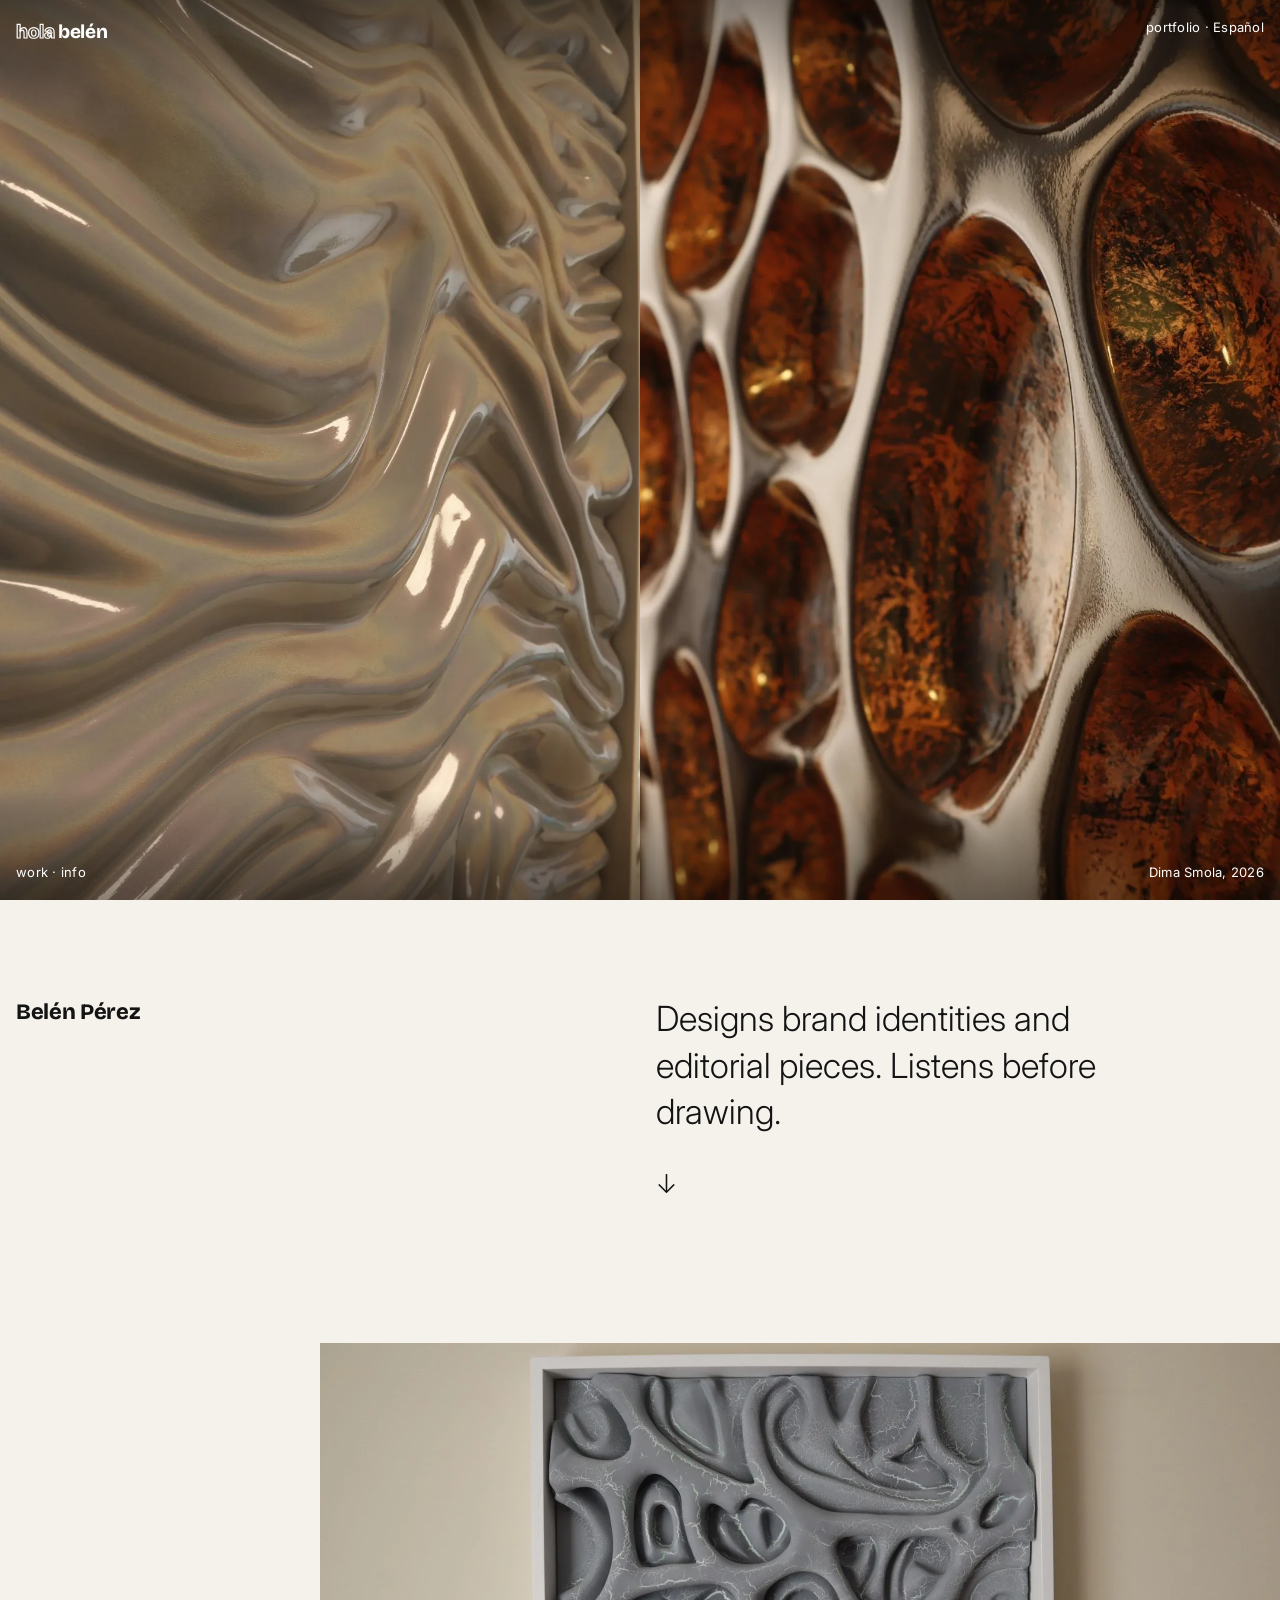
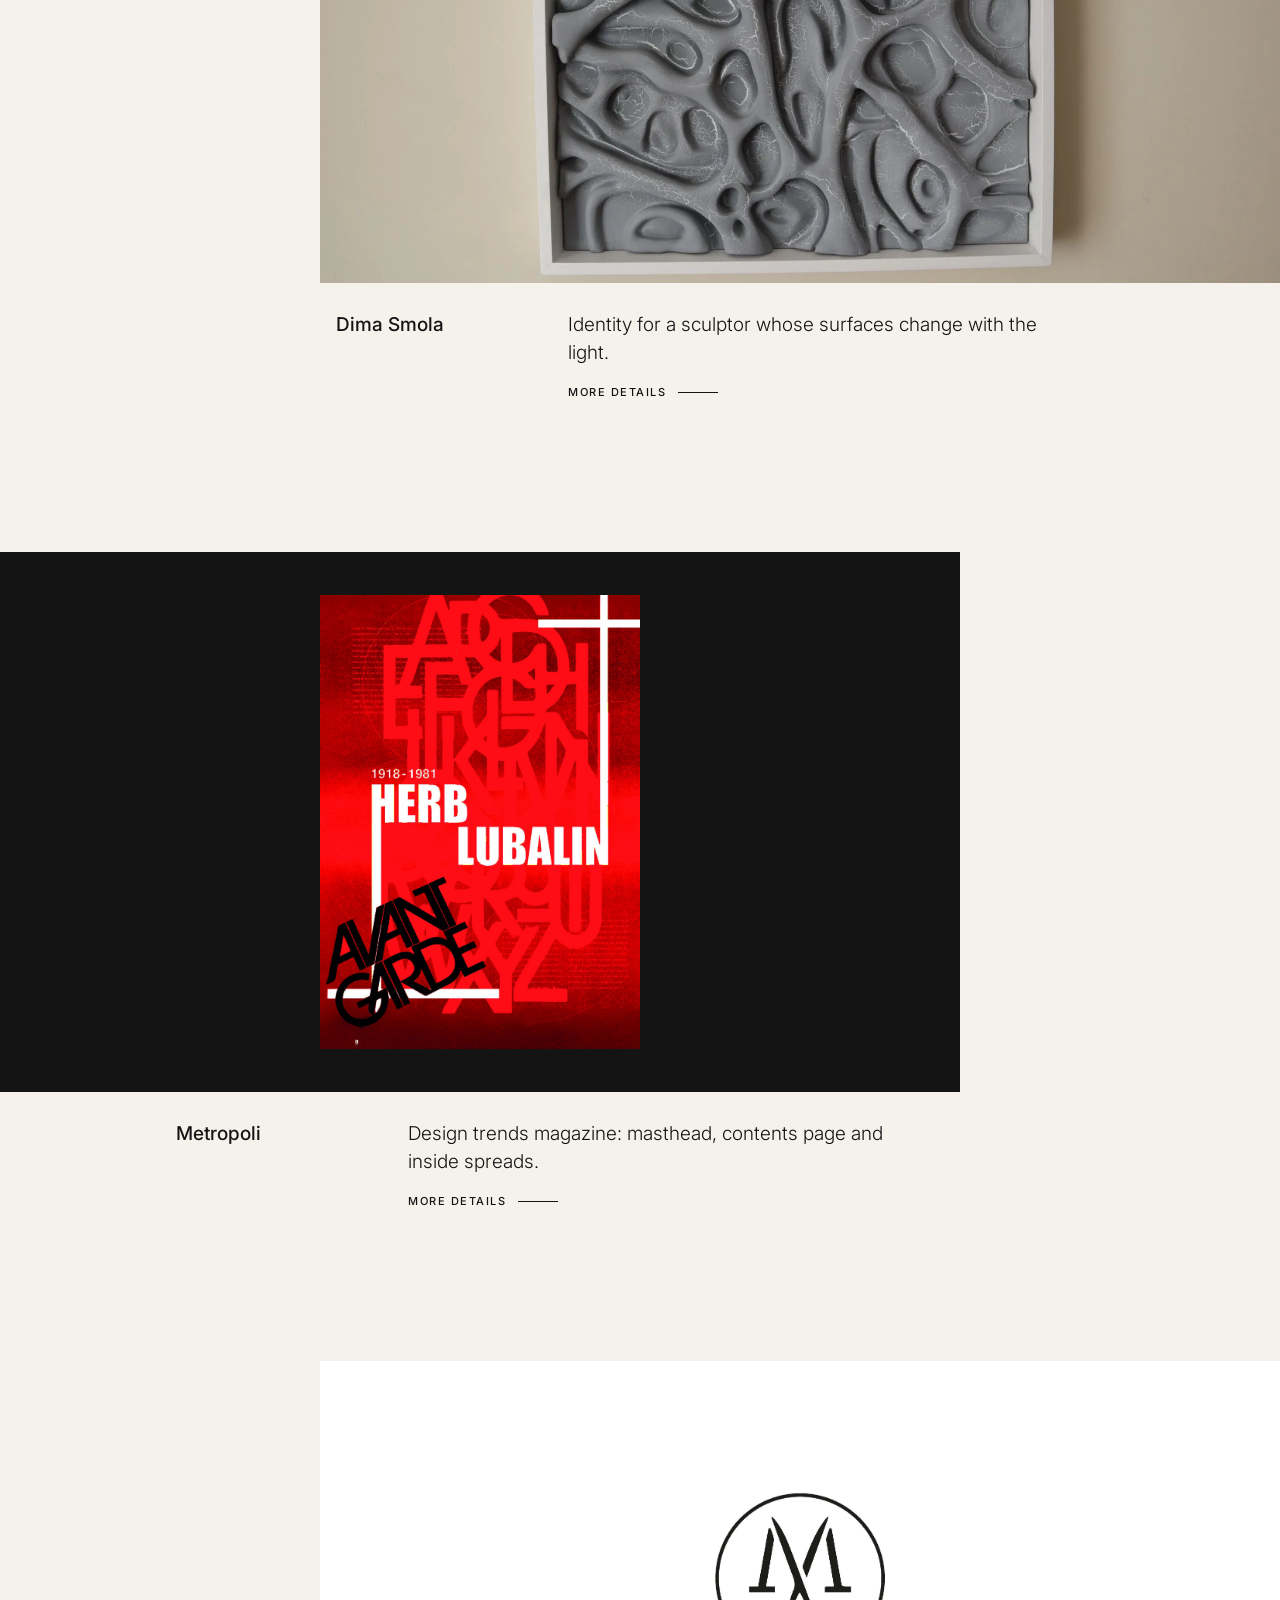
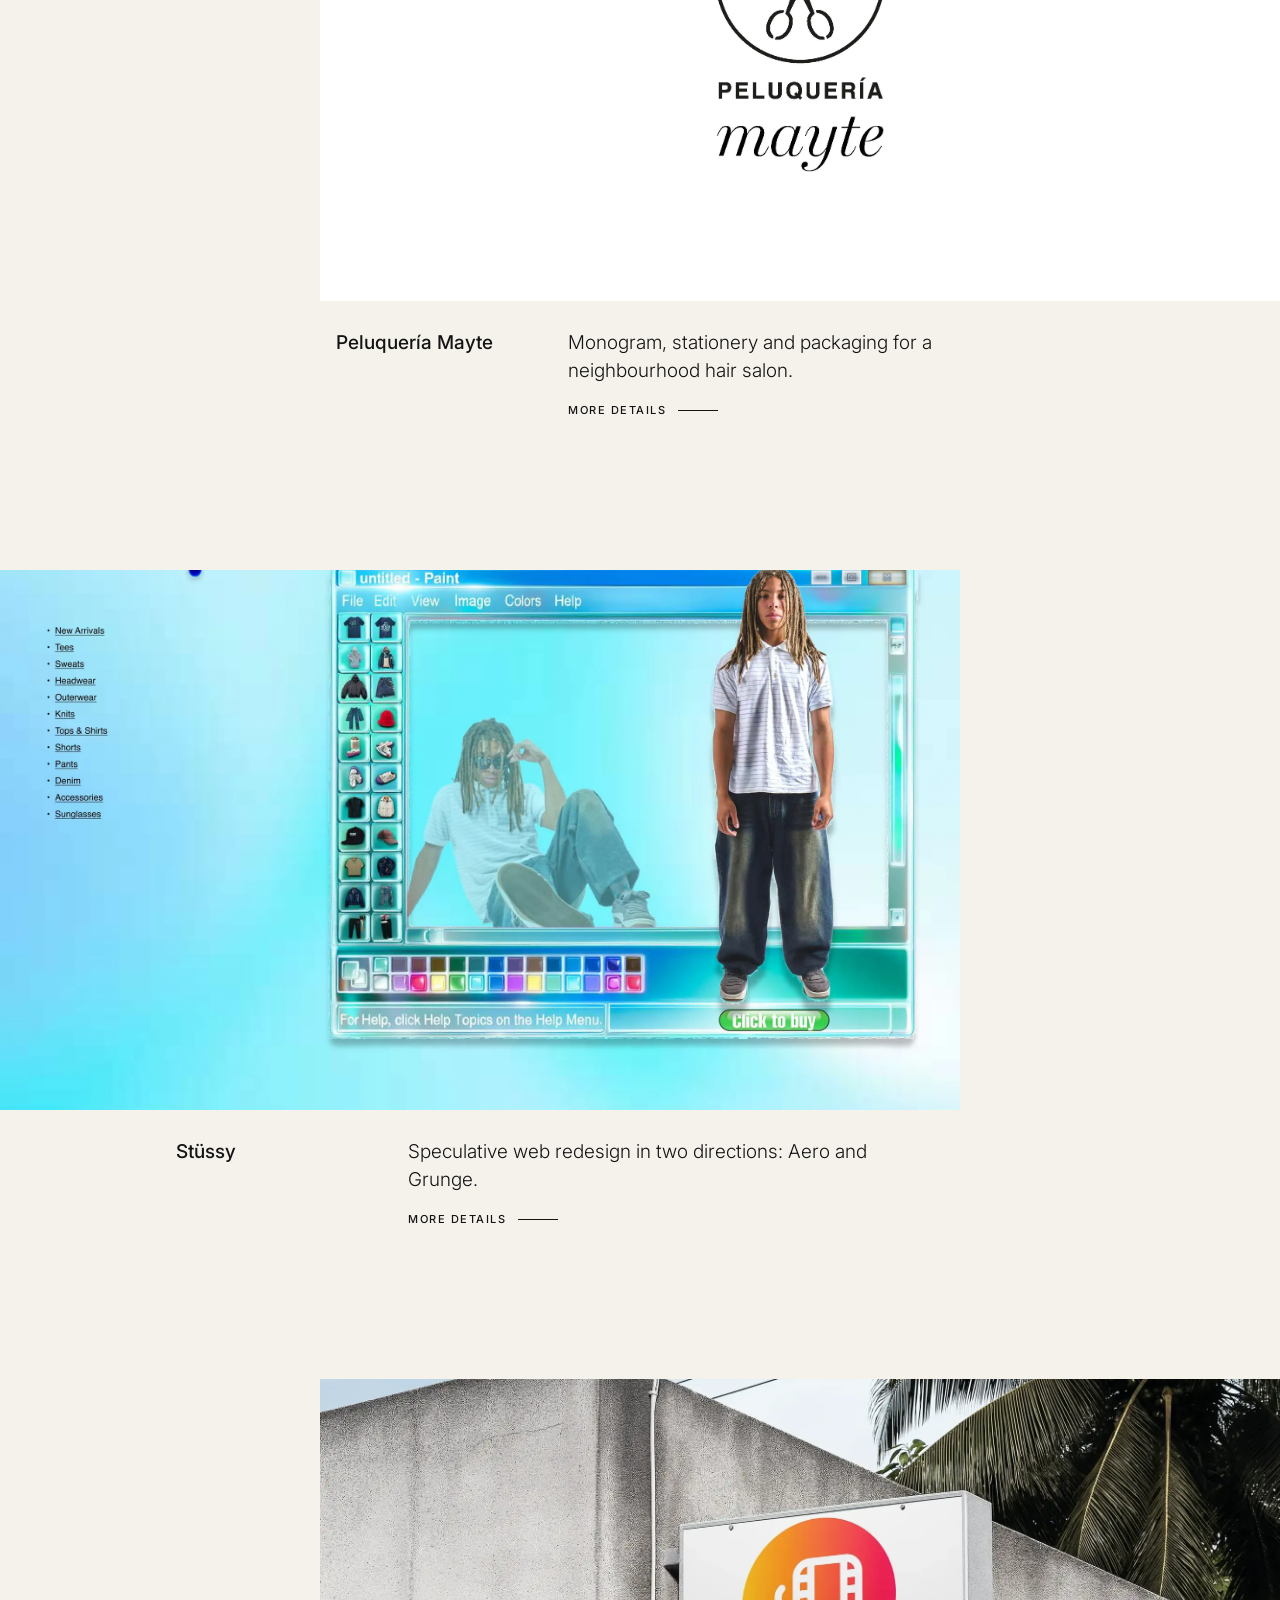
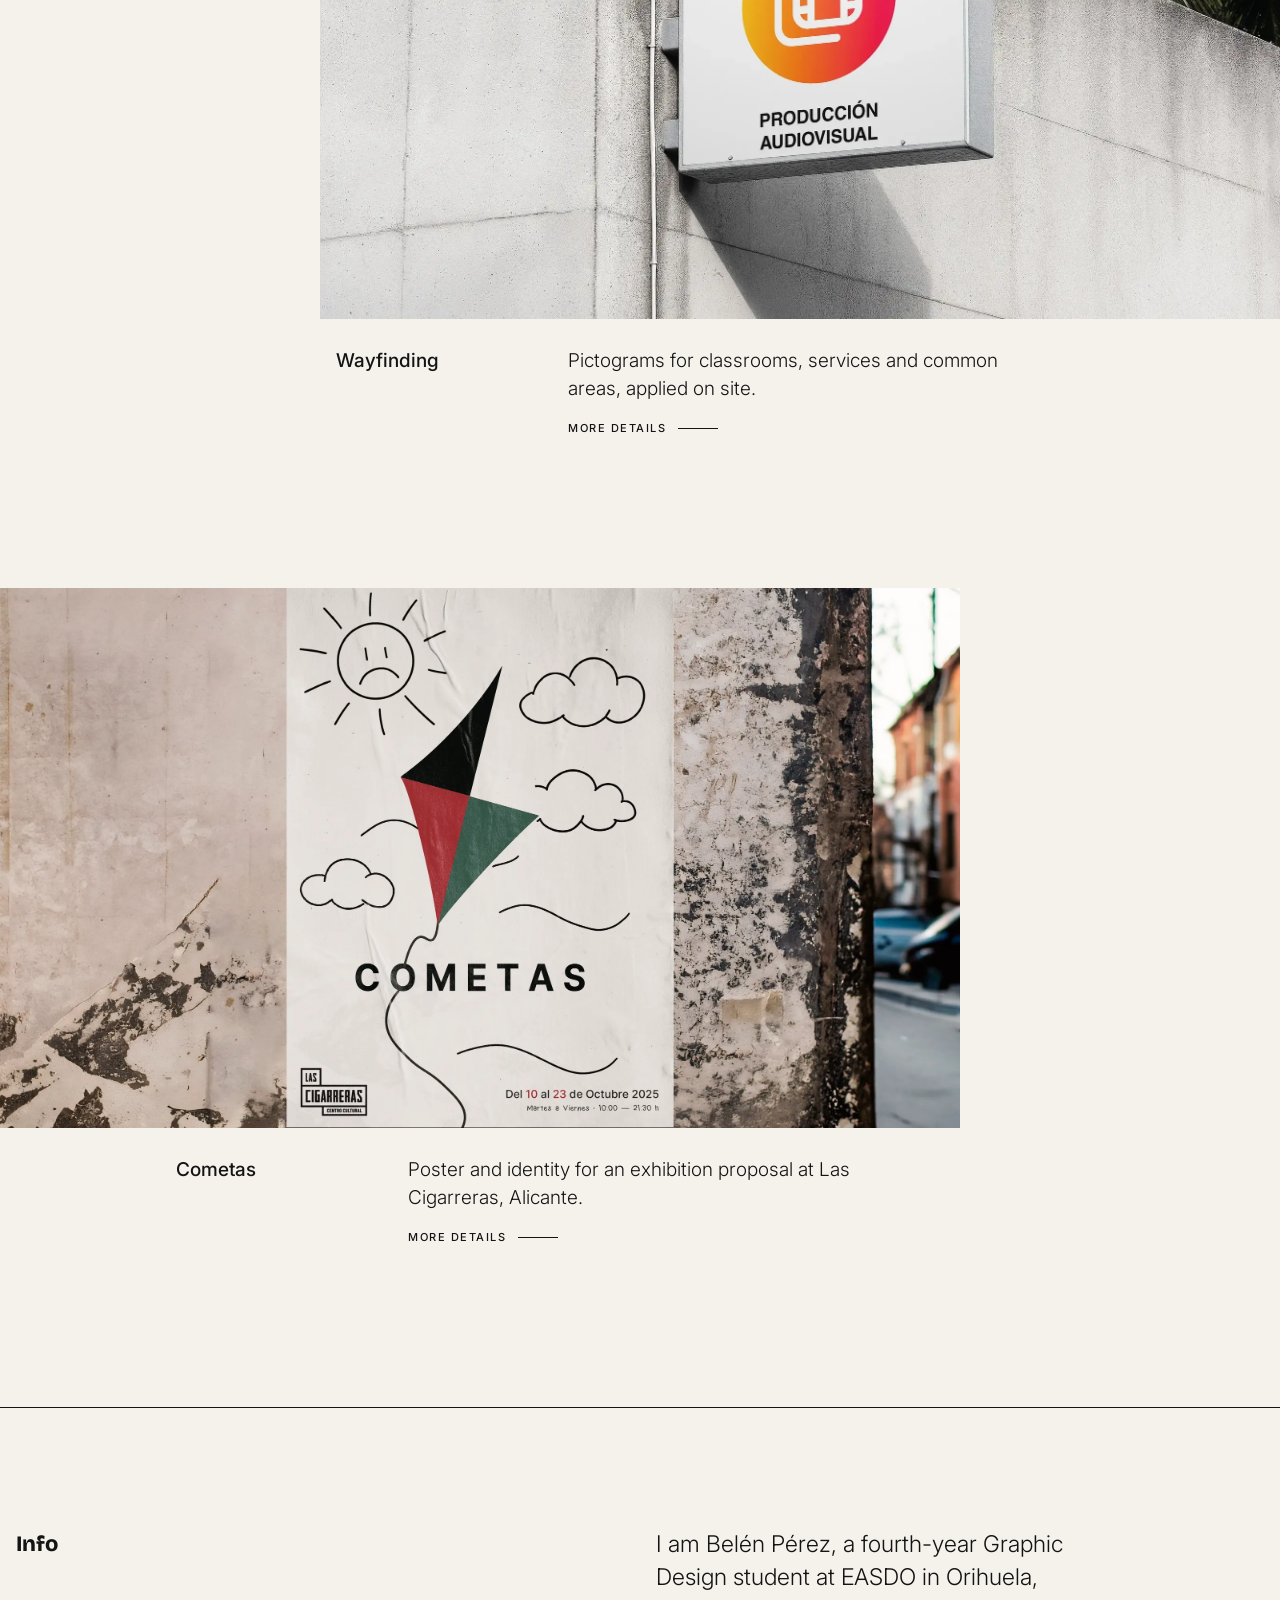
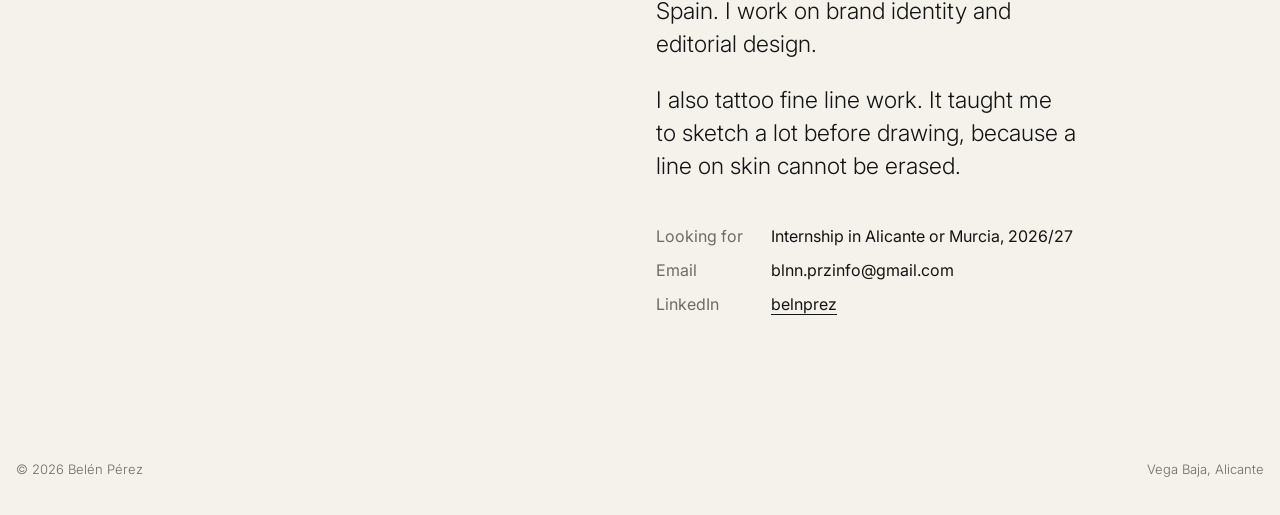
==== en/index.html @ 3cc9762c "Portfolio hola belén: home, five project pages and English version Adds project pages for Metropoli," ====
<!doctype html>
<html lang="en">
<meta charset="utf-8">
<meta name="viewport" content="width=device-width, initial-scale=1, viewport-fit=cover">
<title>hola belén</title>
<link rel="alternate" hreflang="es" href="../">
<meta name="description" content="Belén Pérez, graphic designer. Brand identity and editorial design.">
<link rel="icon" href="data:image/svg+xml,%3Csvg xmlns=%27http://www.w3.org/2000/svg%27 viewBox=%270 0 32 32%27%3E%3Crect width=%2732%27 height=%2732%27 fill=%27%23141414%27/%3E%3Ctext x=%2716%27 y=%2724%27 font-family=%27Arial%27 font-weight=%27700%27 font-size=%2722%27 text-anchor=%27middle%27 fill=%27%23F5F2EC%27%3Eb%3C/text%3E%3C/svg%3E">
<link rel="preconnect" href="https://fonts.googleapis.com">
<link rel="preconnect" href="https://fonts.gstatic.com" crossorigin>
<link rel="stylesheet" href="https://fonts.googleapis.com/css2?family=Bricolage+Grotesque:opsz,wght@12..96,760&family=Inter:wght@300;400;500&display=swap">
<style>
/* Layout: abre como Judit Grau (díptico a sangre, rótulos mínimos en esquinas);
   sigue como Mackey Saturday (frase ligera, proyectos enormes pegados a un borde, nombre + una frase + "más detalles") */
:root{
  --papel:#F5F2EC; --tinta:#141414; --calco:#3B2FD9; --gris:#6E6B66; --linea:#141414;
  --display:"Bricolage Grotesque","Helvetica Neue",Arial,sans-serif;
  --text:"Inter",system-ui,-apple-system,"Segoe UI",sans-serif;
  --gut:max(16px, env(safe-area-inset-left,0px));
  --gutr:max(16px, env(safe-area-inset-right,0px));
}
@media (prefers-color-scheme: dark){:root:not([data-theme="light"]){--papel:#121212;--tinta:#F1EEE8;--calco:#8F88FF;--gris:#A3A09A;--linea:#F1EEE8;color-scheme:dark}}
:root[data-theme="dark"]{--papel:#121212;--tinta:#F1EEE8;--calco:#8F88FF;--gris:#A3A09A;--linea:#F1EEE8;color-scheme:dark}

*{box-sizing:border-box}
body{margin:0;background:var(--papel);color:var(--tinta);font-family:var(--text);font-weight:300;line-height:1.5;-webkit-font-smoothing:antialiased}
img{display:block;max-width:100%}
a{color:inherit;text-decoration:none}
a:focus-visible{outline:2px solid var(--calco);outline-offset:4px}
.small{font-size:11px;font-weight:500;letter-spacing:.14em;text-transform:uppercase}

/* ---------- apertura (Judit) ---------- */
.open{position:relative;display:grid;grid-template-columns:1fr 1fr;grid-template-rows:minmax(0,1fr);height:min(100vh,1000px);min-height:520px;overflow:hidden}
.open img{width:100%;height:100%;min-height:0;object-fit:cover}
/* velo suave arriba y abajo para que los rótulos se lean sobre cualquier imagen */
.open::after{content:"";position:absolute;inset:0;z-index:1;pointer-events:none;background:linear-gradient(rgba(0,0,0,.42),transparent 110px),linear-gradient(0deg,rgba(0,0,0,.42),transparent 110px)}
.corner{position:absolute;z-index:2;color:#fff;font-size:13px;font-weight:400;letter-spacing:.02em}
.corner.tl{top:18px;left:var(--gut)} .corner.tr{top:18px;right:var(--gutr)}
.corner.bl{bottom:18px;left:var(--gut)} .corner.br{bottom:18px;right:var(--gutr)}
.corner a:hover{text-decoration:underline}
.logo{font-family:var(--display);font-weight:760;font-size:19px;letter-spacing:-.02em}
.logo .h{-webkit-text-fill-color:transparent;-webkit-text-stroke:1.2px currentColor}

/* ---------- intro (Mackey) ---------- */
.intro{display:grid;grid-template-columns:1fr 1fr;gap:32px;padding-block:96px 140px;padding-left:var(--gut);padding-right:var(--gutr);max-width:1440px;margin-inline:auto}
.intro .name{font-family:var(--display);font-weight:760;font-size:22px;letter-spacing:-.015em}
.intro p{font-size:clamp(26px,2.7vw,38px);line-height:1.35;margin:0;max-width:22ch}
.intro .down{display:block;margin-top:28px;font-size:26px}

/* ---------- proyectos (Mackey) ---------- */
.work{display:flex;flex-direction:column;gap:150px;padding-bottom:160px}
.proj{display:flex;flex-direction:column;gap:28px}
.proj figure{margin:0;width:75%;aspect-ratio:16/9;overflow:hidden}
.proj.right figure{margin-left:auto}
.proj figure img{width:100%;height:100%;object-fit:cover;transition:transform 1s cubic-bezier(.2,.7,.2,1)}
.proj figure.panel{display:flex;align-items:center;justify-content:center}
.proj figure.panel img{width:auto;height:84%;object-fit:contain}
.proj:hover figure img{transform:scale(1.02)}
.cap{display:grid;grid-template-columns:200px minmax(0,1fr);gap:32px;max-width:900px;padding-left:var(--gut);padding-right:var(--gutr)}
.proj.left .cap{margin-left:12.5%}
.proj.right .cap{margin-left:calc(25% + 0px)}
.cap h2{font-family:var(--text);font-weight:500;font-size:19px;margin:0}
.cap p{margin:0;font-size:19px;line-height:1.5;max-width:40ch}
.more{display:inline-flex;align-items:center;gap:12px;margin-top:16px}
.more::after{content:"";width:40px;height:1px;background:currentColor;transition:width .3s}
.proj:hover .more{color:var(--calco)} .proj:hover .more::after{width:64px}

/* ---------- info ---------- */
.info{display:grid;grid-template-columns:1fr 1fr;gap:32px;padding-block:120px;padding-left:var(--gut);padding-right:var(--gutr);max-width:1440px;margin-inline:auto;border-top:1px solid var(--linea)}
.info p{margin:0 0 22px;font-size:clamp(20px,1.8vw,26px);line-height:1.45;max-width:30ch}
.info dl{display:grid;grid-template-columns:auto 1fr;gap:10px 28px;margin:40px 0 0;font-size:16px;font-weight:400}
.info dt{color:var(--gris)} .info dd{margin:0}
.info a{border-bottom:1px solid currentColor}
footer{display:flex;justify-content:space-between;gap:16px;flex-wrap:wrap;padding-block:24px 36px;padding-left:var(--gut);padding-right:var(--gutr);color:var(--gris);font-size:13px}

/* ---------- página de proyecto (Judit + Mackey) ---------- */
.case .open{grid-template-columns:1fr}
.case .open.two{grid-template-columns:1fr 1fr}
.case-text{display:grid;grid-template-columns:1fr 1fr;gap:32px;padding-block:96px 120px;padding-left:var(--gut);padding-right:var(--gutr);max-width:1440px;margin-inline:auto}
.case-text h1{font-family:var(--display);font-weight:760;font-size:22px;margin:0;letter-spacing:-.015em}
.case-text .lead{font-size:clamp(24px,2.4vw,34px);line-height:1.35;margin:0 0 32px;max-width:26ch}
.case-text .body p{margin:0 0 16px;font-size:17px;max-width:52ch;color:var(--gris)}
.case-text .credit{margin-top:28px;font-size:13px;color:var(--gris)}
.plates{display:flex;flex-direction:column;gap:12px}
.plate{position:relative}
.plate img{width:100%}
.plate.panel{display:flex;justify-content:center;padding:6vw 16px;background:#fff}
.plate.panel.dark{background:#141414}
.plate.panel img{width:auto;max-width:100%;max-height:80vh}
.duo{display:grid;grid-template-columns:1fr 1fr;gap:12px}
.duo img{width:100%;height:100%;object-fit:cover;aspect-ratio:4/5}
.duo.pages img{aspect-ratio:auto;height:auto}
.quad{display:grid;grid-template-columns:repeat(4,1fr);gap:12px}
.quad img{width:100%;aspect-ratio:9/16;object-fit:cover}
.quad.sq img{aspect-ratio:1}
.grid4{display:grid;grid-template-columns:repeat(4,1fr);gap:12px;background:#fff}
.grid4 img{width:100%;height:auto}
.grid4 .span3{grid-column:span 3;width:100%;height:100%;object-fit:cover}
.case-text .tag{display:inline-block;margin:12px 0 0;padding:4px 10px;border:1px solid currentColor;font-size:13px;font-weight:500}
.lbl{position:absolute;bottom:14px;left:var(--gut);font-size:12px;color:var(--gris)}
.next{display:flex;justify-content:space-between;align-items:baseline;gap:16px;padding-block:120px 80px;padding-left:var(--gut);padding-right:var(--gutr);max-width:1440px;margin-inline:auto}
.next b{font-family:var(--display);font-weight:760;font-size:clamp(32px,5vw,64px);letter-spacing:-.03em}
.next:hover b{color:var(--calco)}

@media (max-width:820px){
  .open,.case .open.two{grid-template-columns:1fr 1fr;height:72vh;min-height:420px}
  .intro,.info,.case-text{grid-template-columns:1fr;padding-block:64px}
  .work{gap:96px}
  .proj figure{width:100%}
  .proj figure.panel img{height:78%}
  .proj.left .cap,.proj.right .cap{margin-left:0}
  .cap{grid-template-columns:1fr;gap:8px}
  .quad{grid-template-columns:1fr 1fr}
  .grid4{grid-template-columns:repeat(3,1fr)}
  .grid4 .span3{grid-column:span 2}
  .duo{grid-template-columns:1fr}
}
@media (prefers-reduced-motion:reduce){*{transition:none!important}}
</style>

<!-- ================= HOME ================= -->
<div id="home">
  <section class="open" aria-label="Cover">
    <img src="../img/dima-ola.webp" alt="Detail of a Dima Smola relief with pearly reflections">
    <img src="../img/dima-cobre.webp" alt="Detail of a copper piece by Dima Smola">
    <a class="corner tl logo" href="#"><span class="h">hola</span> belén</a>
    <span class="corner tr">portfolio · <a href="../" hreflang="es" lang="es">Español</a></span>
    <nav class="corner bl" aria-label="Main"><a href="#trabajo">work</a> · <a href="#info">info</a></nav>
    <span class="corner br">Dima Smola, 2026</span>
  </section>

  <section class="intro" id="trabajo">
    <span class="name">Belén Pérez</span>
    <div>
      <p>Designs brand identities and editorial pieces. Listens before drawing.</p>
      <span class="down" aria-hidden="true">↓</span>
    </div>
  </section>

  <section class="work" aria-label="Projects">
    <a class="proj right" href="#dima-smola">
      <figure><img src="../img/dima-hero.webp" alt="Grey sculptural relief by Dima Smola"></figure>
      <div class="cap"><h2>Dima Smola</h2><div><p>Identity for a sculptor whose surfaces change with the light.</p><span class="more small">More details</span></div></div>
    </a>
    <a class="proj left" href="#metropoli">
      <figure class="panel" style="background:#141414"><img src="../img/metropoli-herb-lubalin.webp" alt="Opening page on Herb Lubalin in Metropoli magazine" loading="lazy"></figure>
      <div class="cap"><h2>Metropoli</h2><div><p>Design trends magazine: masthead, contents page and inside spreads.</p><span class="more small">More details</span></div></div>
    </a>
    <a class="proj right" href="#mayte">
      <figure class="panel" style="background:#FFFFFF"><img src="../img/mayte-monograma.webp" alt="Peluquería Mayte monogram, an M made from a pair of scissors" loading="lazy"></figure>
      <div class="cap"><h2>Peluquería Mayte</h2><div><p>Monogram, stationery and packaging for a neighbourhood hair salon.</p><span class="more small">More details</span></div></div>
    </a>
    <a class="proj left" href="#stussy">
      <figure><img src="../img/stussy-aero-apertura.webp" alt="Aero web proposal for Stüssy, with system windows and bubbles" style="object-position:50% 25%" loading="lazy"></figure>
      <div class="cap"><h2>Stüssy</h2><div><p>Speculative web redesign in two directions: Aero and Grunge.</p><span class="more small">More details</span></div></div>
    </a>
    <a class="proj right" href="#senaletica">
      <figure><img src="../img/senaletica-fachada.webp" alt="Audiovisual production projecting sign on a concrete façade" loading="lazy"></figure>
      <div class="cap"><h2>Wayfinding</h2><div><p>Pictograms for classrooms, services and common areas, applied on site.</p><span class="more small">More details</span></div></div>
    </a>
    <a class="proj left" href="#cometas">
      <figure><img src="../img/cometas-cartel-pared.webp" alt="Cometas poster pasted on a peeling wall" loading="lazy"></figure>
      <div class="cap"><h2>Cometas</h2><div><p>Poster and identity for an exhibition proposal at Las Cigarreras, Alicante.</p><span class="more small">More details</span></div></div>
    </a>
  </section>

  <section class="info" id="info">
    <span class="name" style="font-family:var(--display);font-weight:760;font-size:22px">Info</span>
    <div>
      <p>I am Belén Pérez, a fourth-year Graphic Design student at EASDO in Orihuela, Spain. I work on brand identity and editorial design.</p>
      <p>I also tattoo fine line work. It taught me to sketch a lot before drawing, because a line on skin cannot be erased.</p>
      <dl>
        <dt>Looking for</dt><dd>Internship in Alicante or Murcia, 2026/27</dd>
        <dt>Email</dt><dd>blnn.przinfo@gmail.com</dd>
        <dt>LinkedIn</dt><dd><a href="https://www.linkedin.com/in/belnprez">belnprez</a></dd>
      </dl>
    </div>
  </section>
  <footer><span>© 2026 Belén Pérez</span><span>Vega Baja, Alicante</span></footer>
</div>

<!-- ================= PROYECTO: DIMA SMOLA ================= -->
<div id="dima-smola" class="case" hidden>
  <section class="open two" aria-label="Project opening">
    <img src="../img/dima-hero.webp" alt="Sinapsis relief hanging on a wall" style="object-position:40% 50%">
    <img src="../img/dima-violeta.webp" alt="Detail of Colapso, violet chameleon">
    <a class="corner tl logo" href="#"><span class="h">hola</span> belén</a>
    <a class="corner tr" href="#trabajo">close ✕</a>
    <span class="corner bl">Dima Smola</span>
    <span class="corner br">identity · 2026</span>
  </section>

  <section class="case-text">
    <h1>Dima Smola</h1>
    <div>
      <p class="lead">His reliefs change depending on how the light hits them. The brand had to step aside so it would not compete with them.</p>
      <div class="body">
        <p>His competitors sell themselves as decor, with classic serifs and sand tones. I positioned him as an artist: the descriptor "Sculptural Surfaces", the claim "Shaped by light" and a mineral palette with no accent colour, because the work already brings the colour.</p>
        <p>The D seal comes from a hand sketch. I turned it into a system: signature, seal, a 25-page brand manual, an embossed business card, a certificate of authenticity, a website and Instagram templates.</p>
      </div>
      <p class="credit">Real client · Whole project done solo · Artwork photography: Dima Smola</p>
    </div>
  </section>

  <section class="plates" aria-label="Project images">
    <div class="plate"><img src="../img/dima-logos.webp" alt="Logo system"></div>
    <div class="plate"><img src="../img/dima-origen.webp" alt="From pencil sketch to the D seal"></div>
    <div class="quad">
      <img src="../img/dima-sinapsis.webp" alt="Detail of Sinapsis">
      <img src="../img/dima-cobre.webp" alt="Detail of the copper piece">
      <img src="../img/dima-duna.webp" alt="Detail of Duna">
      <img src="../img/dima-violeta.webp" alt="Detail of Colapso">
    </div>
    <div class="plate"><img src="../img/dima-paleta.webp" alt="Mineral palette"></div>
    <div class="duo">
      <img src="../img/dima-tarjeta.webp" alt="Business card" style="aspect-ratio:auto;height:auto">
      <img src="../img/dima-certificado.webp" alt="Certificate and labels" style="aspect-ratio:auto;height:auto">
    </div>
    <div class="plate"><img src="../img/dima-web.webp" alt="Dima Smola website"></div>
    <div class="plate"><img src="../img/dima-instagram.webp" alt="Instagram templates"></div>
  </section>

  <a class="next" href="#metropoli"><span class="small">Next</span><b>Metropoli →</b></a>
  <footer><span>© 2026 Belén Pérez</span><span>Vega Baja, Alicante</span></footer>
</div>

<!-- ================= PROYECTO: METROPOLI ================= -->
<div id="metropoli" class="case" hidden>
  <section class="open two" aria-label="Project opening">
    <img src="../img/metropoli-apertura.webp" alt="Red-toned photo of a kiss, from the Lubalin and Ginzburg feature">
    <img src="../img/metropoli-herb-lubalin.webp" alt="Herb Lubalin opening page with overlapping Avant Garde letters" style="object-position:50% 40%">
    <a class="corner tl logo" href="#"><span class="h">hola</span> belén</a>
    <a class="corner tr" href="#trabajo">close ✕</a>
    <span class="corner bl">Metropoli</span>
    <span class="corner br">editorial · 2025</span>
  </section>

  <section class="case-text">
    <h1>Metropoli</h1>
    <div>
      <p class="lead">A design trends magazine whose inside pages are about Herb Lubalin and David Carson, each laid out by his own rules.</p>
      <div class="body">
        <p>I designed the masthead, the contents page and the inside pages. The contents page is seven quarter circles turning across the spread, one per section, in red and black. I also made a two-colour version.</p>
        <p>The inside pages change register depending on who they are about. The Lubalin and Ginzburg pages go through Eros, Fact, Avant Garde and Moneysworth with tight headlines and overlapping letters. The Carson pages break the grid and dirty the image, the way he did in Ray Gun.</p>
      </div>
      <p class="credit">Solo academic project · May 2025 · Texts written by me · Archive images from the magazines mentioned</p>
    </div>
  </section>

  <section class="plates" aria-label="Project images">
    <div class="plate"><img src="../img/metropoli-sumario.webp" alt="Contents spread with seven red quarter circles" loading="lazy"></div>
    <div class="duo pages">
      <img src="../img/metropoli-herb-lubalin.webp" alt="Opening of the Herb Lubalin feature" loading="lazy">
      <img src="../img/metropoli-lubalin-ginzburg.webp" alt="Page on the Lubalin and Ginzburg collaboration" loading="lazy">
    </div>
    <div class="duo pages">
      <img src="../img/metropoli-eros.webp" alt="Page on Eros magazine, 1962" loading="lazy">
      <img src="../img/metropoli-fact.webp" alt="Page on Fact and Avant Garde magazines with torn paper" loading="lazy">
    </div>
    <div class="duo pages">
      <img src="../img/metropoli-moneysworth.webp" alt="Page on Moneysworth magazine" loading="lazy">
      <img src="../img/metropoli-avant-garde.webp" alt="Page on Lubalin's work for Avant Garde" loading="lazy">
    </div>
    <div class="duo pages">
      <img src="../img/metropoli-carson.webp" alt="Page on David Carson with Ray Gun covers" loading="lazy">
      <img src="../img/metropoli-carson-legado.webp" alt="Red page on David Carson's legacy" loading="lazy">
    </div>
    <div class="plate"><img src="../img/metropoli-mockup.webp" alt="Printed spread with the Diseño en transformación text and the colour contents page" loading="lazy"></div>
  </section>

  <a class="next" href="#mayte"><span class="small">Next</span><b>Peluquería Mayte →</b></a>
  <footer><span>© 2026 Belén Pérez</span><span>Vega Baja, Alicante</span></footer>
</div>

<!-- ================= PROYECTO: PELUQUERÍA MAYTE ================= -->
<div id="mayte" class="case" hidden>
  <section class="open two" aria-label="Project opening">
    <img src="../img/mayte-melena.webp" alt="Drawn yellow hair ending in magenta lips" style="object-position:50% 70%">
    <img src="../img/mayte-caja-qr.webp" alt="Yellow Peluquería Mayte box with a QR code, photographed against a wall">
    <a class="corner tl logo" href="#"><span class="h">hola</span> belén</a>
    <a class="corner tr" href="#trabajo">close ✕</a>
    <span class="corner bl">Peluquería Mayte</span>
    <span class="corner br">identity · packaging</span>
  </section>

  <section class="case-text">
    <h1>Peluquería Mayte</h1>
    <div>
      <p class="lead">The monogram joins the M of Mayte with a pair of open scissors. Everything else is painted yellow and magenta.</p>
      <div class="body">
        <p>I wanted a mark that worked small, on a card or on the side of a box. The legs of the M are the blades of the scissors. It comes with two flat colours and a drawn head of hair that ends in a pair of lips.</p>
        <p>With those pieces I built the full stationery set, with letterheads, envelopes and business cards, die-cut boxes for products that I made and photographed, social media posts and a street poster.</p>
      </div>
      <p class="credit">Real client · Model photos in social posts and street poster: stock images</p>
    </div>
  </section>

  <section class="plates" aria-label="Project images">
    <div class="duo pages">
      <img src="../img/mayte-monograma.webp" alt="Black monogram with the Peluquería Mayte name" loading="lazy">
      <img src="../img/mayte-carta-diagonal.webp" alt="Sheet with yellow diagonal stripes and the monogram" loading="lazy">
    </div>
    <div class="plate"><img src="../img/mayte-papeleria.webp" alt="Mockup of the Peluquería Mayte folder, cards and envelope" loading="lazy"></div>
    <div class="duo pages">
      <img src="../img/mayte-carta.webp" alt="Letterhead with the yellow hair" loading="lazy">
      <img src="../img/mayte-melena.webp" alt="Sheet with the yellow hair and magenta lips" loading="lazy">
    </div>
    <div class="duo pages">
      <img src="../img/mayte-tarjeta-logo.webp" alt="Business card, logo side" loading="lazy">
      <img src="../img/mayte-tarjeta-datos.webp" alt="Business card, contact side" loading="lazy">
    </div>
    <div class="duo pages">
      <img src="../img/mayte-sobre-magenta.webp" alt="Unfolded magenta envelope" loading="lazy">
      <img src="../img/mayte-sobre-amarillo.webp" alt="Unfolded yellow envelope" loading="lazy">
    </div>
    <div class="duo">
      <img src="../img/mayte-envase.webp" alt="Tall package with the hair and lips" loading="lazy">
      <img src="../img/mayte-bloom.webp" alt="Bloom Hair product box" loading="lazy">
    </div>
    <div class="duo">
      <img src="../img/mayte-caja-lateral.webp" alt="Side of a box with the salon details" loading="lazy">
      <img src="../img/mayte-hexagonal.webp" alt="Yellow and white hexagonal package" loading="lazy">
    </div>
    <div class="duo">
      <img src="../img/mayte-carrusel-logo.webp" alt="Instagram post with the logo in magenta" loading="lazy">
      <img src="../img/mayte-carrusel-tijeras.webp" alt="Instagram post with scissors cutting hair" loading="lazy">
    </div>
    <div class="plate"><img src="../img/mayte-mupi.webp" alt="Street poster with the Tu belleza, nuestra pasión campaign" loading="lazy"></div>
  </section>

  <a class="next" href="#stussy"><span class="small">Next</span><b>Stüssy →</b></a>
  <footer><span>© 2026 Belén Pérez</span><span>Vega Baja, Alicante</span></footer>
</div>

<!-- ================= PROYECTO: STÜSSY ================= -->
<div id="stussy" class="case" hidden>
  <section class="open two" aria-label="Project opening">
    <img src="../img/stussy-aero-apertura.webp" alt="Aero direction: website with blue sky, system window and glass bubbles" style="object-position:50% 20%">
    <img src="../img/stussy-grunge-productos.webp" alt="Grunge direction: red and black collage with products">
    <a class="corner tl logo" href="#"><span class="h">hola</span> belén</a>
    <a class="corner tr" href="#trabajo">close ✕</a>
    <span class="corner bl">Stüssy</span>
    <span class="corner br">web · speculative project</span>
  </section>

  <section class="case-text">
    <div>
      <h1>Stüssy</h1>
      <p class="tag">Speculative project</p>
    </div>
    <div>
      <p class="lead">Two online stores for Stüssy that look nothing alike. One is made of glass and blue sky, the other of photocopies and tape.</p>
      <div class="body">
        <p>The Aero direction brings back the look of 2000s computer desktops. A sky background, operating system windows and products inside glass bubbles that you pop to see the product page.</p>
        <p>The Grunge direction goes to the other extreme. Red and black collage, cut-outs, bursts and broken type for the best sellers section and a November promotion.</p>
      </div>
      <p class="credit">Speculative project, not commissioned by or affiliated with the brand · Academic project · Product and model photos: Stüssy</p>
    </div>
  </section>

  <section class="plates" aria-label="Project images">
    <div class="duo pages">
      <img src="../img/stussy-aero-web.webp" alt="Full page of the Aero direction" loading="lazy">
      <img src="../img/stussy-grunge-web.webp" alt="Full page of the Grunge direction" loading="lazy">
    </div>
    <div class="quad sq">
      <img src="../img/stussy-burbuja-chaqueta.webp" alt="Varsity jacket inside a glass bubble" loading="lazy">
      <img src="../img/stussy-burbuja-camiseta.webp" alt="Blue T-shirt inside a glass bubble" loading="lazy">
      <img src="../img/stussy-burbuja-gorra.webp" alt="Black cap inside a glass bubble" loading="lazy">
      <img src="../img/stussy-burbuja-sudadera.webp" alt="Hoodie inside a glass bubble" loading="lazy">
    </div>
    <div class="plate panel dark"><img src="../img/stussy-grunge-productos.webp" alt="Product collage for the Grunge direction" loading="lazy"></div>
  </section>

  <a class="next" href="#senaletica"><span class="small">Next</span><b>Wayfinding →</b></a>
  <footer><span>© 2026 Belén Pérez</span><span>Vega Baja, Alicante</span></footer>
</div>

<!-- ================= PROYECTO: SEÑALÉTICA ================= -->
<div id="senaletica" class="case" hidden>
  <section class="open two" aria-label="Project opening">
    <img src="../img/senaletica-fachada.webp" alt="Audiovisual production projecting sign on a concrete façade">
    <img src="../img/senaletica-cafeteria.webp" alt="Cafeteria sign on the corner of a building">
    <a class="corner tl logo" href="#"><span class="h">hola</span> belén</a>
    <a class="corner tr" href="#trabajo">close ✕</a>
    <span class="corner bl">Wayfinding</span>
    <span class="corner br">pictograms</span>
  </section>

  <section class="case-text">
    <h1>Wayfinding</h1>
    <div>
      <p class="lead">Thirteen pictograms for finding your way around EASDO, my school, from the virtual reality room to the print room.</p>
      <div class="body">
        <p>They all share the same thick, round-ended stroke and the same circle with a yellow-to-magenta gradient, so they read as one family even when the object changes.</p>
        <p>The name sits underneath in sans serif capitals. I then applied them to a projecting sign on a façade and to the cafeteria sign.</p>
      </div>
      <p class="credit">Academic project · Mockups built on third-party templates</p>
    </div>
  </section>

  <section class="plates" aria-label="Project images">
    <div class="grid4">
      <img src="../img/senaletica-01.webp" alt="Audiovisual production pictogram" loading="lazy">
      <img src="../img/senaletica-02.webp" alt="Accessible toilet pictogram" loading="lazy">
      <img src="../img/senaletica-03.webp" alt="Multipurpose room pictogram" loading="lazy">
      <img src="../img/senaletica-04.webp" alt="Graphic design pictogram" loading="lazy">
      <img src="../img/senaletica-05.webp" alt="Virtual reality pictogram" loading="lazy">
      <img src="../img/senaletica-06.webp" alt="Administration pictogram" loading="lazy">
      <img src="../img/senaletica-07.webp" alt="Print room pictogram" loading="lazy">
      <img src="../img/senaletica-08.webp" alt="Men's toilet pictogram" loading="lazy">
      <img src="../img/senaletica-09.webp" alt="First aid pictogram" loading="lazy">
      <img src="../img/senaletica-10.webp" alt="Women's toilet pictogram" loading="lazy">
      <img src="../img/senaletica-11.webp" alt="Library pictogram" loading="lazy">
      <img src="../img/senaletica-12.webp" alt="Cafeteria pictogram" loading="lazy">
      <img src="../img/senaletica-13.webp" alt="Storage pictogram" loading="lazy">
      <img class="span3" src="../img/senaletica-cafeteria.webp" alt="Cafeteria sign applied on a building" loading="lazy">
    </div>
    <div class="plate"><img src="../img/senaletica-fachada.webp" alt="Audiovisual production projecting sign on a façade" loading="lazy"></div>
  </section>

  <a class="next" href="#cometas"><span class="small">Next</span><b>Cometas →</b></a>
  <footer><span>© 2026 Belén Pérez</span><span>Vega Baja, Alicante</span></footer>
</div>

<!-- ================= PROYECTO: COMETAS ================= -->
<div id="cometas" class="case" hidden>
  <section class="open two" aria-label="Project opening">
    <img src="../img/cometas-cartel.webp" alt="Cometas poster: a red, green and black kite on a hand-drawn sky">
    <img src="../img/cometas-flyer.webp" alt="Folded exhibition flyer on a maroon and wood background">
    <a class="corner tl logo" href="#"><span class="h">hola</span> belén</a>
    <a class="corner tr" href="#trabajo">close ✕</a>
    <span class="corner bl">Cometas</span>
    <span class="corner br">poster and identity · 2025</span>
  </section>

  <section class="case-text">
    <h1>Cometas</h1>
    <div>
      <p class="lead">An exhibition proposal about children growing up among ruins, told with a kite and a red thread.</p>
      <div class="body">
        <p>The kite takes the colours of the Palestinian flag and the outline of its map. I drew it on a sky of childlike lines, with a sad sun, because the exhibition is about a game that gets interrupted.</p>
        <p>The identity carries over to the poster, a folded flyer in Spanish and Arabic, the ticket, the room signage and a tote bag. The flyer ends with the line that sums up the route: “Only a red thread keeps all the kites up”.</p>
      </div>
      <p class="credit">Interdisciplinary Projects · 3rd year of Graphic Design · Exhibition proposal for the Las Cigarreras Cultural Centre, 10 to 23 October 2025</p>
    </div>
  </section>

  <section class="plates" aria-label="Project images">
    <div class="plate panel"><img src="../img/cometas-logo.webp" alt="Cometas logo: the kite with the map outline and the name in Spanish and Arabic" loading="lazy"></div>
    <div class="plate"><img src="../img/cometas-cartel-pared.webp" alt="Poster pasted on a peeling wall" loading="lazy"></div>
    <div class="duo">
      <img src="../img/cometas-flyer.webp" alt="Open flyer in Spanish" loading="lazy">
      <img src="../img/cometas-flyer-arabe.webp" alt="Open flyer in Arabic" loading="lazy">
    </div>
    <div class="plate"><img src="../img/cometas-entrada.webp" alt="Exhibition ticket with a QR code" loading="lazy"></div>
    <div class="plate"><img src="../img/cometas-senaletica.webp" alt="Room signage on wooden posts" loading="lazy"></div>
    <div class="plate"><img src="../img/cometas-grupo-reducido.webp" alt="Room sign: small group, two people maximum" loading="lazy"></div>
    <div class="duo">
      <img src="../img/cometas-movil.webp" alt="Poster adapted to a phone screen" loading="lazy">
      <img src="../img/cometas-bolsa.webp" alt="Tote bag with the line Recoge lo que el viento dejó" loading="lazy">
    </div>
  </section>

  <a class="next" href="#dima-smola"><span class="small">Next</span><b>Dima Smola →</b></a>
  <footer><span>© 2026 Belén Pérez</span><span>Vega Baja, Alicante</span></footer>
</div>

<script>
/* Navegación: #dima-smola abre el proyecto; cualquier otro ancla vuelve a la home */
(function(){
  var projects=['dima-smola','metropoli','mayte','stussy','senaletica','cometas'];
  function route(){
    var h=location.hash.slice(1), isProj=projects.indexOf(h)>-1;
    document.getElementById('home').hidden=isProj;
    projects.forEach(function(p){document.getElementById(p).hidden=(p!==h);});
    if(isProj){window.scrollTo(0,0);}
    else if(h){var el=document.getElementById(h); if(el) el.scrollIntoView();}
  }
  window.addEventListener('hashchange',route); route();
})();
</script>
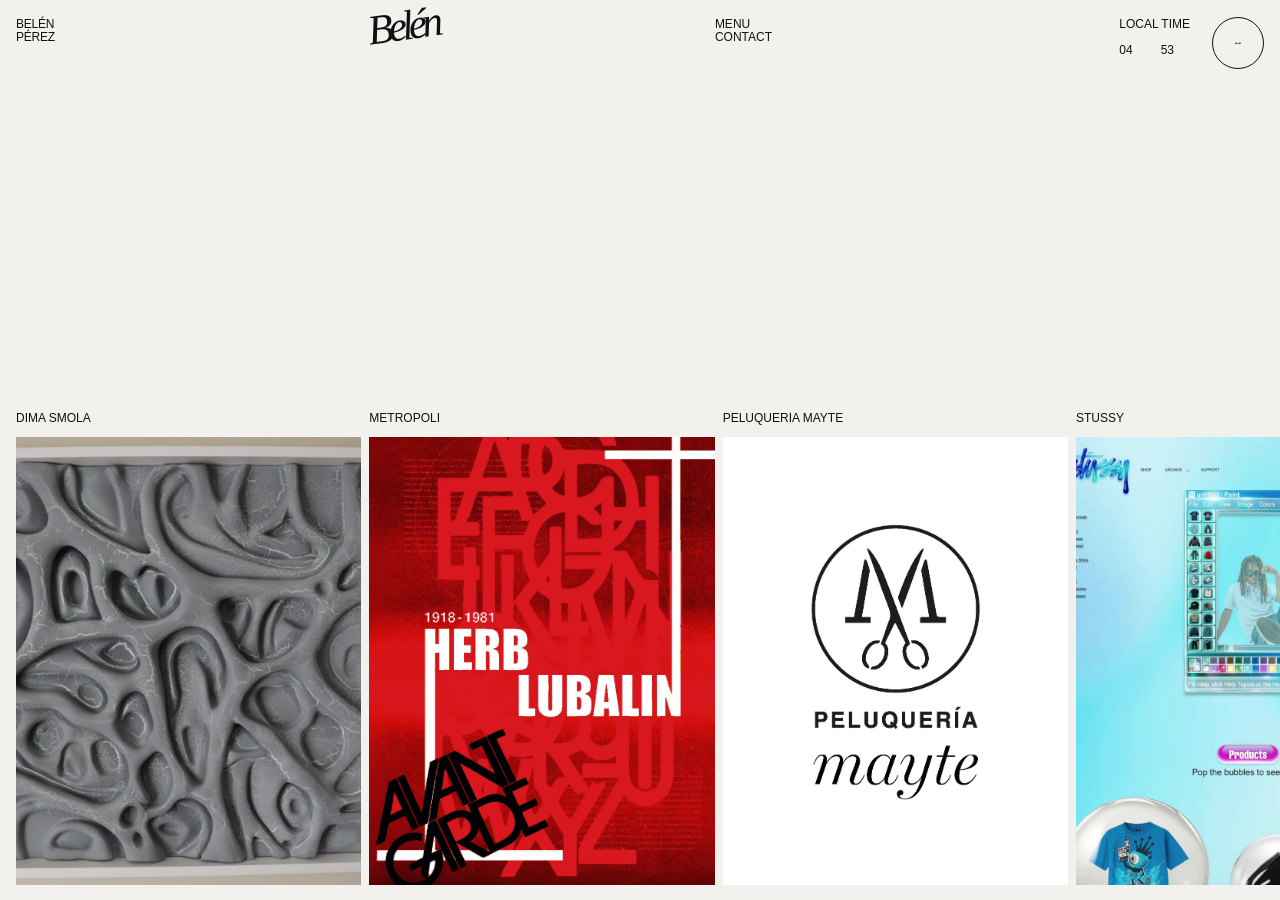
==== commit 31da66e6: "New archive-style home, about panel with portrait Replaces the home with a horizontal project rail a" ====
--- a/en/index.html
+++ b/en/index.html
@@ -117,66 +117,18 @@
 }
 @media (prefers-reduced-motion:reduce){*{transition:none!important}}
 </style>
+<link rel="stylesheet" href="../archive-2026.css">
 
 <!-- ================= HOME ================= -->
 <div id="home">
-  <section class="open" aria-label="Cover">
-    <img src="../img/dima-ola.webp" alt="Detail of a Dima Smola relief with pearly reflections">
-    <img src="../img/dima-cobre.webp" alt="Detail of a copper piece by Dima Smola">
-    <a class="corner tl logo" href="#"><span class="h">hola</span> belén</a>
-    <span class="corner tr">portfolio · <a href="../" hreflang="es" lang="es">Español</a></span>
-    <nav class="corner bl" aria-label="Main"><a href="#trabajo">work</a> · <a href="#info">info</a></nav>
-    <span class="corner br">Dima Smola, 2026</span>
-  </section>
-
-  <section class="intro" id="trabajo">
-    <span class="name">Belén Pérez</span>
-    <div>
-      <p>Designs brand identities and editorial pieces. Listens before drawing.</p>
-      <span class="down" aria-hidden="true">↓</span>
-    </div>
-  </section>
-
-  <section class="work" aria-label="Projects">
-    <a class="proj right" href="#dima-smola">
-      <figure><img src="../img/dima-hero.webp" alt="Grey sculptural relief by Dima Smola"></figure>
-      <div class="cap"><h2>Dima Smola</h2><div><p>Identity for a sculptor whose surfaces change with the light.</p><span class="more small">More details</span></div></div>
-    </a>
-    <a class="proj left" href="#metropoli">
-      <figure class="panel" style="background:#141414"><img src="../img/metropoli-herb-lubalin.webp" alt="Opening page on Herb Lubalin in Metropoli magazine" loading="lazy"></figure>
-      <div class="cap"><h2>Metropoli</h2><div><p>Design trends magazine: masthead, contents page and inside spreads.</p><span class="more small">More details</span></div></div>
-    </a>
-    <a class="proj right" href="#mayte">
-      <figure class="panel" style="background:#FFFFFF"><img src="../img/mayte-monograma.webp" alt="Peluquería Mayte monogram, an M made from a pair of scissors" loading="lazy"></figure>
-      <div class="cap"><h2>Peluquería Mayte</h2><div><p>Monogram, stationery and packaging for a neighbourhood hair salon.</p><span class="more small">More details</span></div></div>
-    </a>
-    <a class="proj left" href="#stussy">
-      <figure><img src="../img/stussy-aero-apertura.webp" alt="Aero web proposal for Stüssy, with system windows and bubbles" style="object-position:50% 25%" loading="lazy"></figure>
-      <div class="cap"><h2>Stüssy</h2><div><p>Speculative web redesign in two directions: Aero and Grunge.</p><span class="more small">More details</span></div></div>
-    </a>
-    <a class="proj right" href="#senaletica">
-      <figure><img src="../img/senaletica-fachada.webp" alt="Audiovisual production projecting sign on a concrete façade" loading="lazy"></figure>
-      <div class="cap"><h2>Wayfinding</h2><div><p>Pictograms for classrooms, services and common areas, applied on site.</p><span class="more small">More details</span></div></div>
-    </a>
-    <a class="proj left" href="#cometas">
-      <figure><img src="../img/cometas-cartel-pared.webp" alt="Cometas poster pasted on a peeling wall" loading="lazy"></figure>
-      <div class="cap"><h2>Cometas</h2><div><p>Poster and identity for an exhibition proposal at Las Cigarreras, Alicante.</p><span class="more small">More details</span></div></div>
-    </a>
-  </section>
-
-  <section class="info" id="info">
-    <span class="name" style="font-family:var(--display);font-weight:760;font-size:22px">Info</span>
-    <div>
-      <p>I am Belén Pérez, a fourth-year Graphic Design student at EASDO in Orihuela, Spain. I work on brand identity and editorial design.</p>
-      <p>I also tattoo fine line work. It taught me to sketch a lot before drawing, because a line on skin cannot be erased.</p>
-      <dl>
-        <dt>Looking for</dt><dd>Internship in Alicante or Murcia, 2026/27</dd>
-        <dt>Email</dt><dd>blnn.przinfo@gmail.com</dd>
-        <dt>LinkedIn</dt><dd><a href="https://www.linkedin.com/in/belnprez">belnprez</a></dd>
-      </dl>
-    </div>
-  </section>
-  <footer><span>© 2026 Belén Pérez</span><span>Vega Baja, Alicante</span></footer>
+  <main class="archive-home" aria-label="Belén Pérez portfolio">
+    <header class="archive-nav"><a class="archive-brand" href="#">BELÉN<br>PÉREZ</a><span class="archive-signature" aria-hidden="true">Belén</span><nav class="archive-menu" aria-label="Main"><a href="#info">MENU</a><a href="mailto:blnn.przinfo@gmail.com">CONTACT</a></nav><div class="archive-clock"><span class="clock-copy"><b>LOCAL TIME</b><span data-hour>00</span><span data-minute>00</span></span><span class="drag-orb" aria-label="Drag to browse projects"></span></div></header>
+    <span class="archive-label">ARCHIVE — 2023/2026</span>
+    <section class="archive-rail" aria-label="Projects; scroll horizontally">
+      <a class="archive-card" href="#dima-smola"><span class="archive-card-name">DIMA SMOLA</span><figure><img src="../img/dima-hero.webp" alt="Grey sculptural relief by Dima Smola"></figure></a><a class="archive-card" href="#metropoli"><span class="archive-card-name">METROPOLI</span><figure><img src="../img/metropoli-herb-lubalin.webp" alt="Herb Lubalin editorial opening"></figure></a><a class="archive-card" href="#mayte"><span class="archive-card-name">PELUQUERÍA MAYTE</span><figure><img src="../img/mayte-monograma.webp" alt="Peluquería Mayte monogram"></figure></a><a class="archive-card" href="#stussy"><span class="archive-card-name">STÜSSY</span><figure><img src="../img/stussy-aero-apertura.webp" alt="Aero proposal for Stüssy"></figure></a><a class="archive-card" href="#senaletica"><span class="archive-card-name">WAYFINDING</span><figure><img src="../img/senaletica-fachada.webp" alt="Wayfinding applied to a façade"></figure></a><a class="archive-card" href="#cometas"><span class="archive-card-name">COMETAS</span><figure><img src="../img/cometas-cartel-pared.webp" alt="Cometas poster"></figure></a>
+    </section>
+    <section class="about-panel" id="info" aria-label="About Belén Pérez"><a class="close-about" href="#">CLOSE ✕</a><h1>I design identities and graphic experiences with intention.</h1><figure class="about-photo"><img src="../img/belen-perez.webp" alt="Portrait of Belén Pérez in a black blazer against a dark background" width="1334" height="2000"></figure><div class="about-copy"><p>I am Belén Pérez, a fourth-year Graphic Design student at EASDO in Orihuela, Spain. I work on identity, editorial design and fine-line tattooing.</p><dl><dt>Looking for</dt><dd>Internship in Alicante or Murcia, 2026/27</dd><dt>Email</dt><dd><a href="mailto:blnn.przinfo@gmail.com">blnn.przinfo@gmail.com</a></dd><dt>LinkedIn</dt><dd><a href="https://www.linkedin.com/in/belnprez">belnprez</a></dd><dt>Language</dt><dd><a href="../" hreflang="es" lang="es">Español</a></dd></dl></div></section>
+  </main>
 </div>
 
 <!-- ================= PROYECTO: DIMA SMOLA ================= -->
@@ -480,3 +432,4 @@
   window.addEventListener('hashchange',route); route();
 })();
 </script>
+<script src="../archive-2026.js"></script>
--- a/archive-2026.css
+++ b/archive-2026.css
@@ -0,0 +1,37 @@
+:root,:root:not([data-theme="never"]){--papel:#f3f1ed;--tinta:#111;--calco:#111;--gris:#67645f;--linea:rgba(16,16,16,.2);color-scheme:light}
+html{scroll-behavior:smooth}body{overflow-x:hidden;background:var(--papel);font-family:Arial,"Helvetica Neue",sans-serif}
+
+/* Home — réplica funcional de la composición de referencia */
+#home{height:100svh;min-height:620px;overflow:hidden;background:var(--papel);position:relative;color:var(--tinta)}
+.archive-home{height:100%;position:relative;padding:18px 16px 15px}
+.archive-nav{position:absolute;z-index:5;inset:18px 16px auto;display:grid;grid-template-columns:28% 28% 28% 1fr;align-items:start;font-size:12px;line-height:1.05;text-transform:uppercase}
+.archive-brand{font-weight:400;letter-spacing:-.02em}.archive-signature{font:italic 42px/1 "Times New Roman",serif;text-transform:none;letter-spacing:-.12em;transform:rotate(-8deg);transform-origin:left top;margin-top:-8px;width:max-content}
+.archive-menu{display:flex;flex-direction:column;align-items:flex-start}.archive-menu a,.archive-menu button{font:inherit;text-transform:inherit;padding:0;border:0;background:none;color:inherit;cursor:pointer;text-align:left}
+.archive-clock{display:grid;grid-template-columns:auto 52px;gap:22px;justify-content:end}.clock-copy{display:grid;grid-template-columns:auto auto;column-gap:12px}.clock-copy b{grid-column:1/-1;font-weight:400}.drag-orb{width:52px;height:52px;border:1px solid currentColor;border-radius:50%;display:grid;place-items:center;margin-top:-1px;font-size:14px;cursor:grab;user-select:none}.drag-orb:active{cursor:grabbing}.drag-orb::before{content:"↔";font-size:10px}
+.archive-label{position:absolute;width:1px;height:1px;overflow:hidden;clip-path:inset(50%);white-space:nowrap}
+.archive-rail{position:absolute;left:16px;right:0;bottom:15px;display:flex;gap:8px;overflow-x:auto;overflow-y:hidden;scrollbar-width:none;cursor:grab;overscroll-behavior-inline:contain;scroll-snap-type:x proximity}.archive-rail::-webkit-scrollbar{display:none}.archive-rail.dragging{cursor:grabbing;scroll-snap-type:none}
+.archive-card{flex:0 0 calc((100vw - 54px)/3.55);min-width:300px;scroll-snap-align:start;display:flex;flex-direction:column;gap:13px}.archive-card-name{font-size:12px;line-height:1;text-transform:uppercase;white-space:nowrap}.archive-card figure{margin:0;height:calc(min(49.8vh,498px));overflow:hidden;background:#ddd}.archive-card img{width:100%;height:100%;object-fit:cover;filter:saturate(.8);transition:transform .8s cubic-bezier(.2,.7,.2,1),filter .4s}.archive-card:hover img{transform:scale(1.025);filter:saturate(1)}
+.archive-card:nth-child(2) img{object-position:50% 30%}.archive-card:nth-child(3) img{object-fit:contain;background:#fff}.archive-card:nth-child(4) img{object-position:50% 25%}
+.about-panel{display:none;position:absolute;z-index:10;inset:0;background:var(--papel);padding:18px 16px 30px;grid-template-columns:28% 28% 28% 1fr;grid-template-rows:auto 1fr auto}.about-panel:target{display:grid}.about-panel .close-about{grid-column:3;font-size:12px;text-transform:uppercase}.about-panel h1{grid-column:1/4;align-self:center;margin:0;font:400 clamp(48px,7.5vw,116px)/.95 "Helvetica Neue",Arial,sans-serif;letter-spacing:-.065em;max-width:12ch}.about-panel .about-copy{grid-column:3/5;display:grid;grid-template-columns:1fr 1fr;gap:30px;align-self:end;font-size:14px;line-height:1.45}.about-panel p{margin:0}.about-panel dl{margin:0;display:grid;grid-template-columns:auto 1fr;gap:5px 16px}.about-panel dd{margin:0}.about-panel a{text-decoration:underline;text-underline-offset:3px}
+/* Foto en el panel Info */
+.about-panel{grid-template-columns:24% 24% 26% 1fr}
+.about-panel h1{grid-column:1/3;grid-row:2}
+.about-panel .about-photo{grid-column:3/4;grid-row:2/4;align-self:end;margin:0;width:100%;aspect-ratio:2/3;max-height:78svh;overflow:hidden;background:#232220}
+.about-panel .about-photo img{width:100%;height:100%;object-fit:cover;object-position:50% 20%}
+.about-panel .about-copy{grid-column:4/5;grid-row:3;grid-template-columns:1fr;padding-left:24px}
+@media (max-width:1024px){
+  .about-panel{overflow-y:auto}.about-panel:target{display:flex;flex-direction:column;gap:28px}.about-panel>*{flex-shrink:0}.about-panel .close-about{align-self:flex-end}
+  .about-panel h1{margin-top:24px;max-width:14ch}.about-panel .about-photo{width:min(72%,420px);height:auto;max-height:none}.about-panel .about-copy{padding-left:0;max-width:560px;grid-template-columns:1fr}
+}
+
+/* Páginas de proyecto */
+.case{background:var(--papel)}.case .open{height:100svh}.case-text{max-width:none;padding-top:clamp(80px,10vw,150px)}.case-text h1{font-size:clamp(48px,8vw,122px);line-height:.9;letter-spacing:-.06em}.case-text .lead{font-size:clamp(28px,3.8vw,58px);line-height:1.03;letter-spacing:-.045em;max-width:18ch}.plates{gap:6px}.duo,.quad{gap:6px}.next{max-width:none;border-top:1px solid var(--linea)}footer{border-top:1px solid var(--linea);text-transform:uppercase;letter-spacing:.08em;font-size:10px}
+.reveal{opacity:0;transform:translateY(34px);transition:opacity .7s ease,transform .9s cubic-bezier(.2,.7,.2,1)}.reveal.in{opacity:1;transform:none}
+
+@media (max-width:760px){
+  #home{min-height:560px}.archive-home{padding:15px 12px 12px}.archive-nav{inset:15px 12px auto;grid-template-columns:1fr auto}.archive-signature{display:none}.archive-menu{grid-column:2}.archive-clock{display:none}.archive-label{left:12px;bottom:min(61vh,530px)}
+  .archive-rail{left:12px;bottom:12px;gap:7px}.archive-card{flex-basis:76vw;min-width:0}.archive-card figure{height:56vh;min-height:330px}.about-panel{padding:15px 12px 24px;grid-template-columns:1fr;grid-template-rows:auto 1fr auto}.about-panel .close-about{grid-column:1;justify-self:end}.about-panel h1{grid-column:1;font-size:clamp(48px,15vw,74px)}.about-panel .about-copy{grid-column:1;grid-template-columns:1fr;gap:22px}
+  .about-panel{overflow-y:auto}.about-panel:target{display:flex;flex-direction:column;gap:28px}.about-panel>*{flex-shrink:0}.about-panel .close-about{align-self:flex-end}.about-panel h1{margin-top:24px}.about-panel .about-photo{width:72%;height:auto;aspect-ratio:2/3}.about-panel .about-copy{padding-left:0}
+  .case .open,.case .open.two{height:100svh;min-height:560px}.case-text h1{font-size:clamp(52px,14vw,88px)}
+}
+@media (prefers-reduced-motion:reduce){html{scroll-behavior:auto}.reveal{opacity:1;transform:none}.archive-card img{transition:none}}
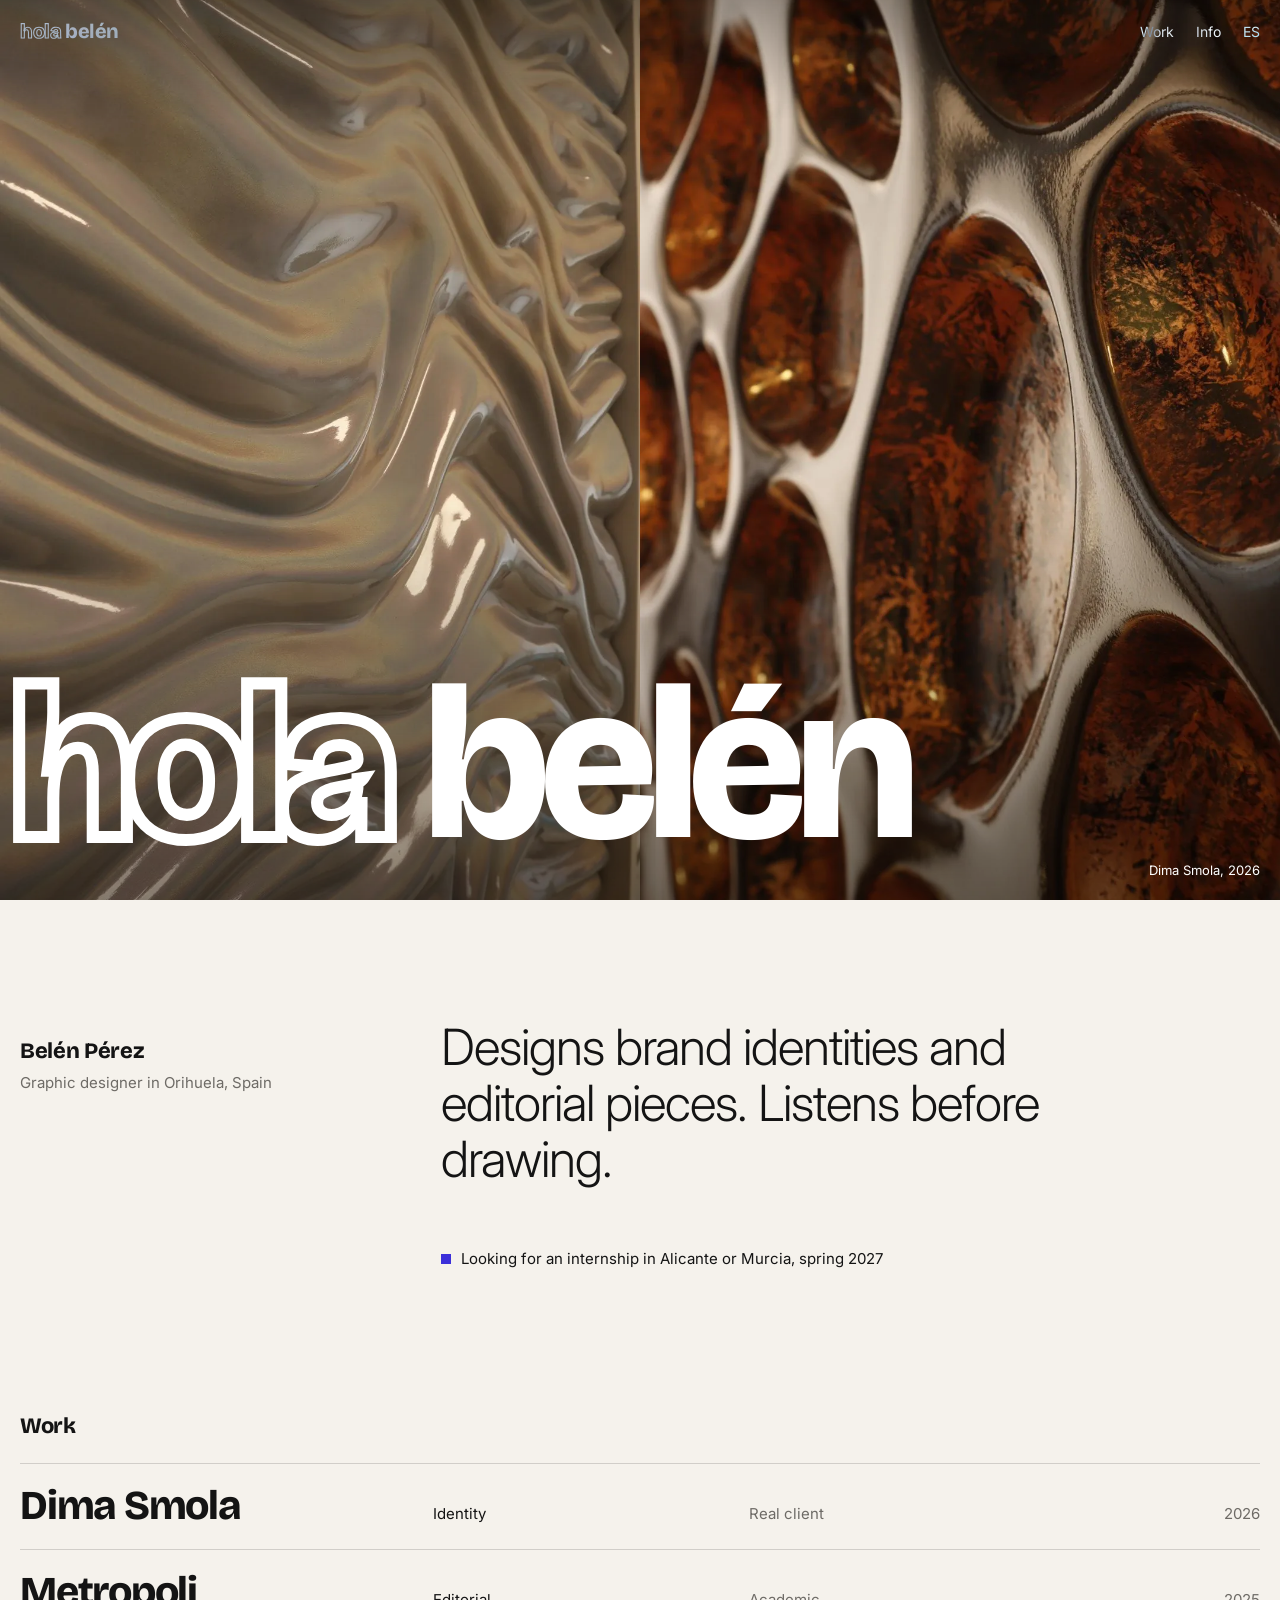
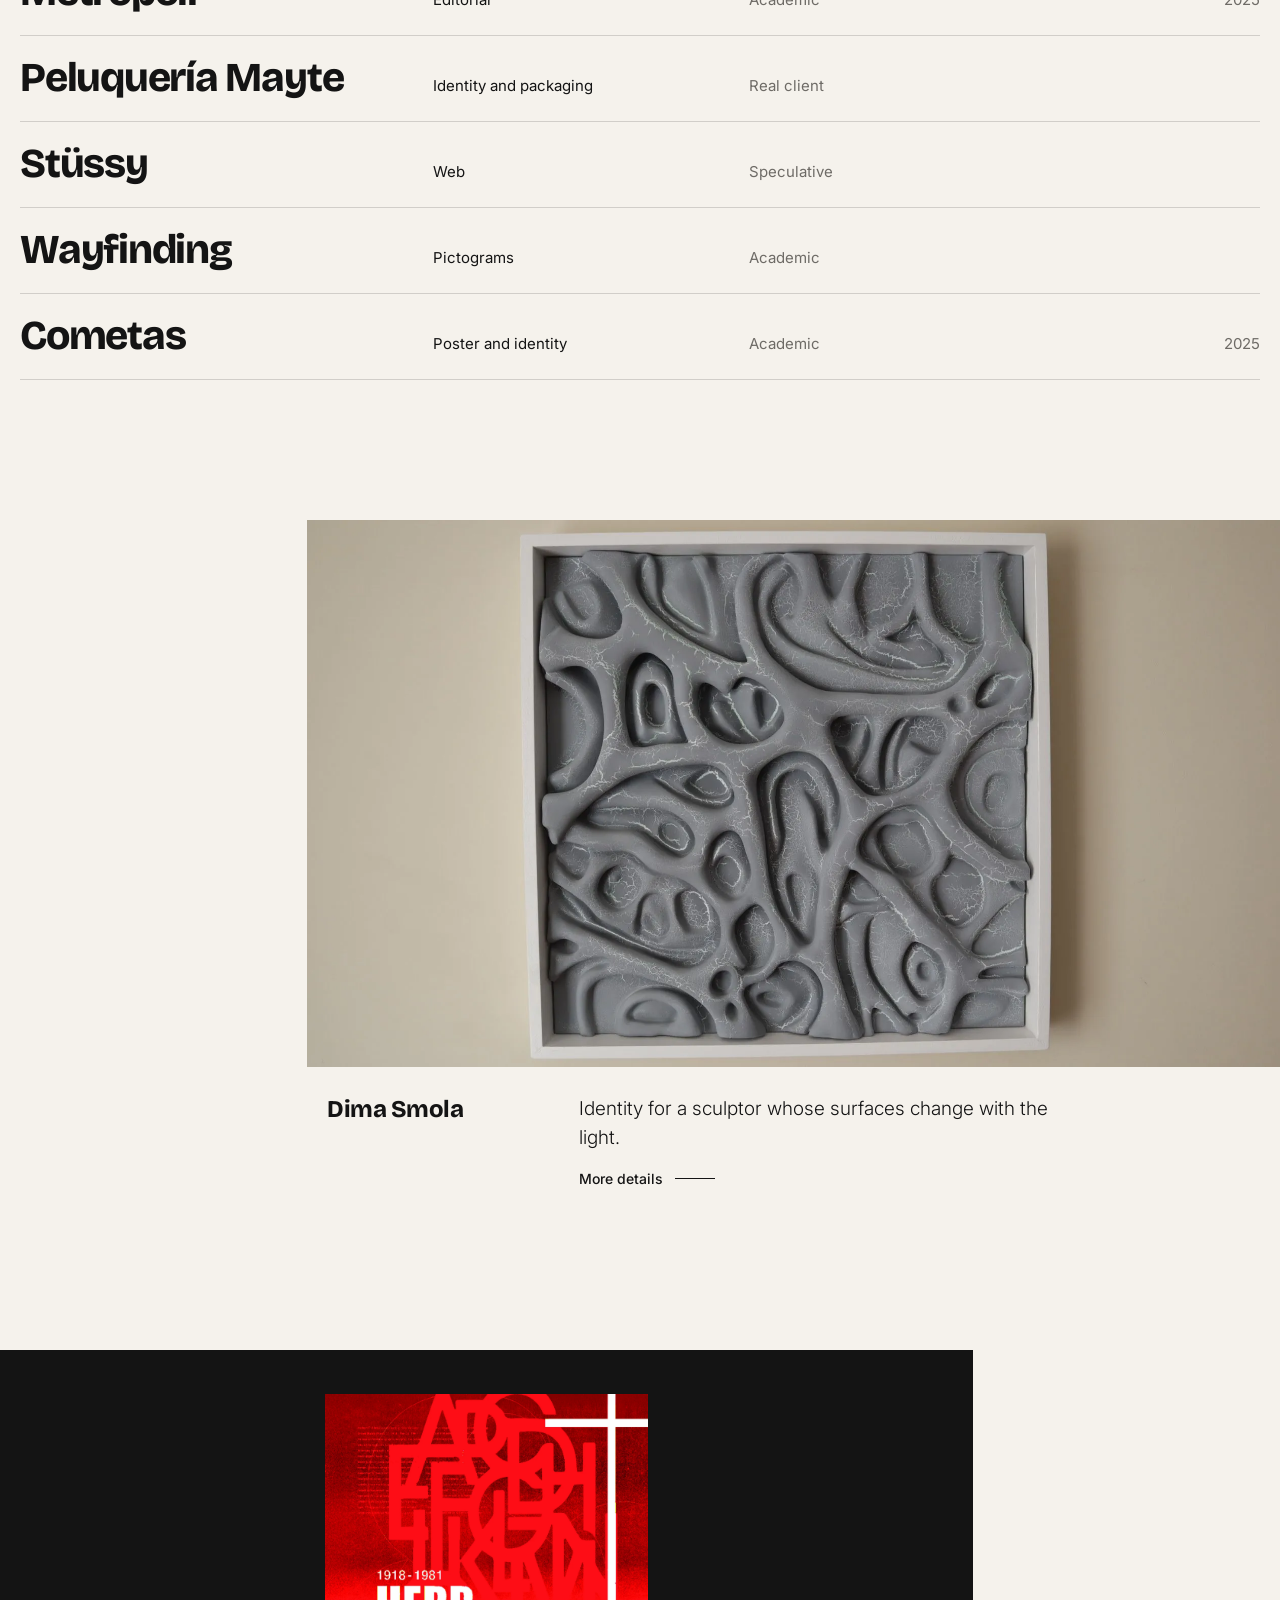
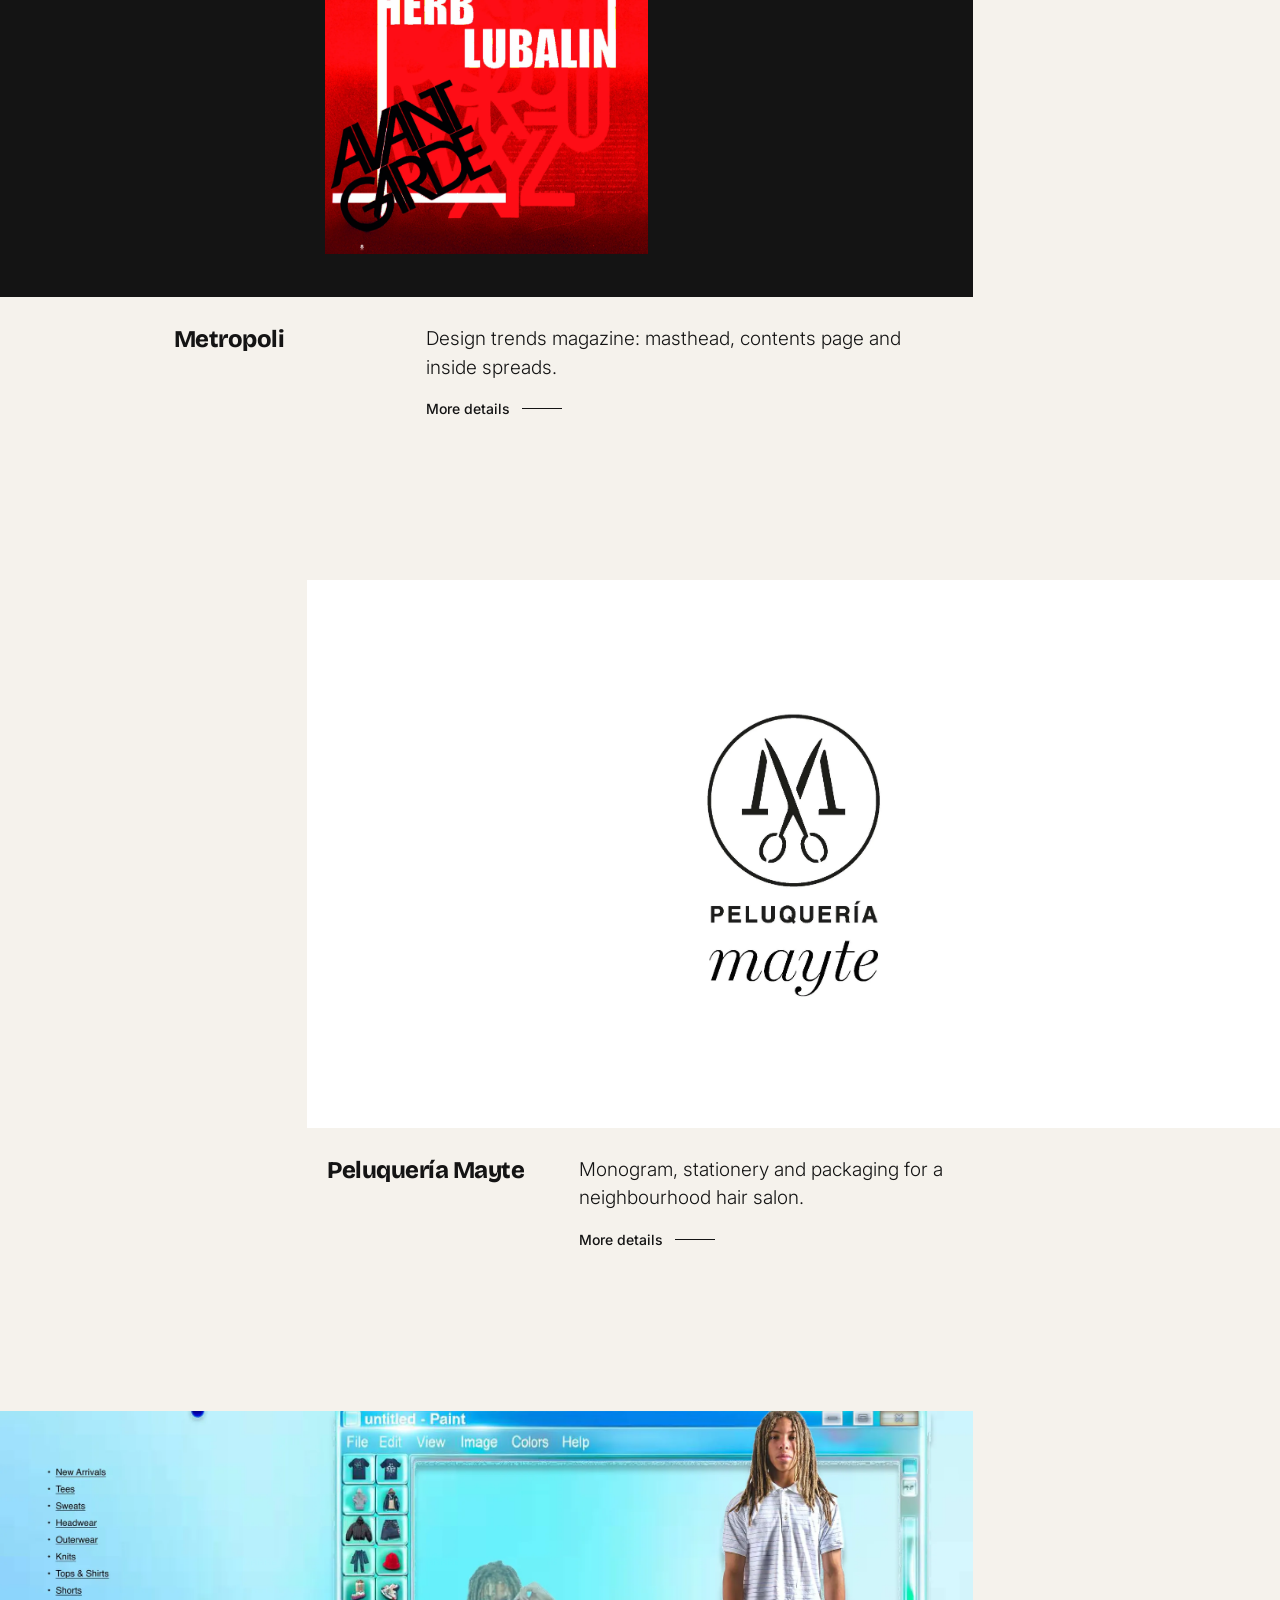
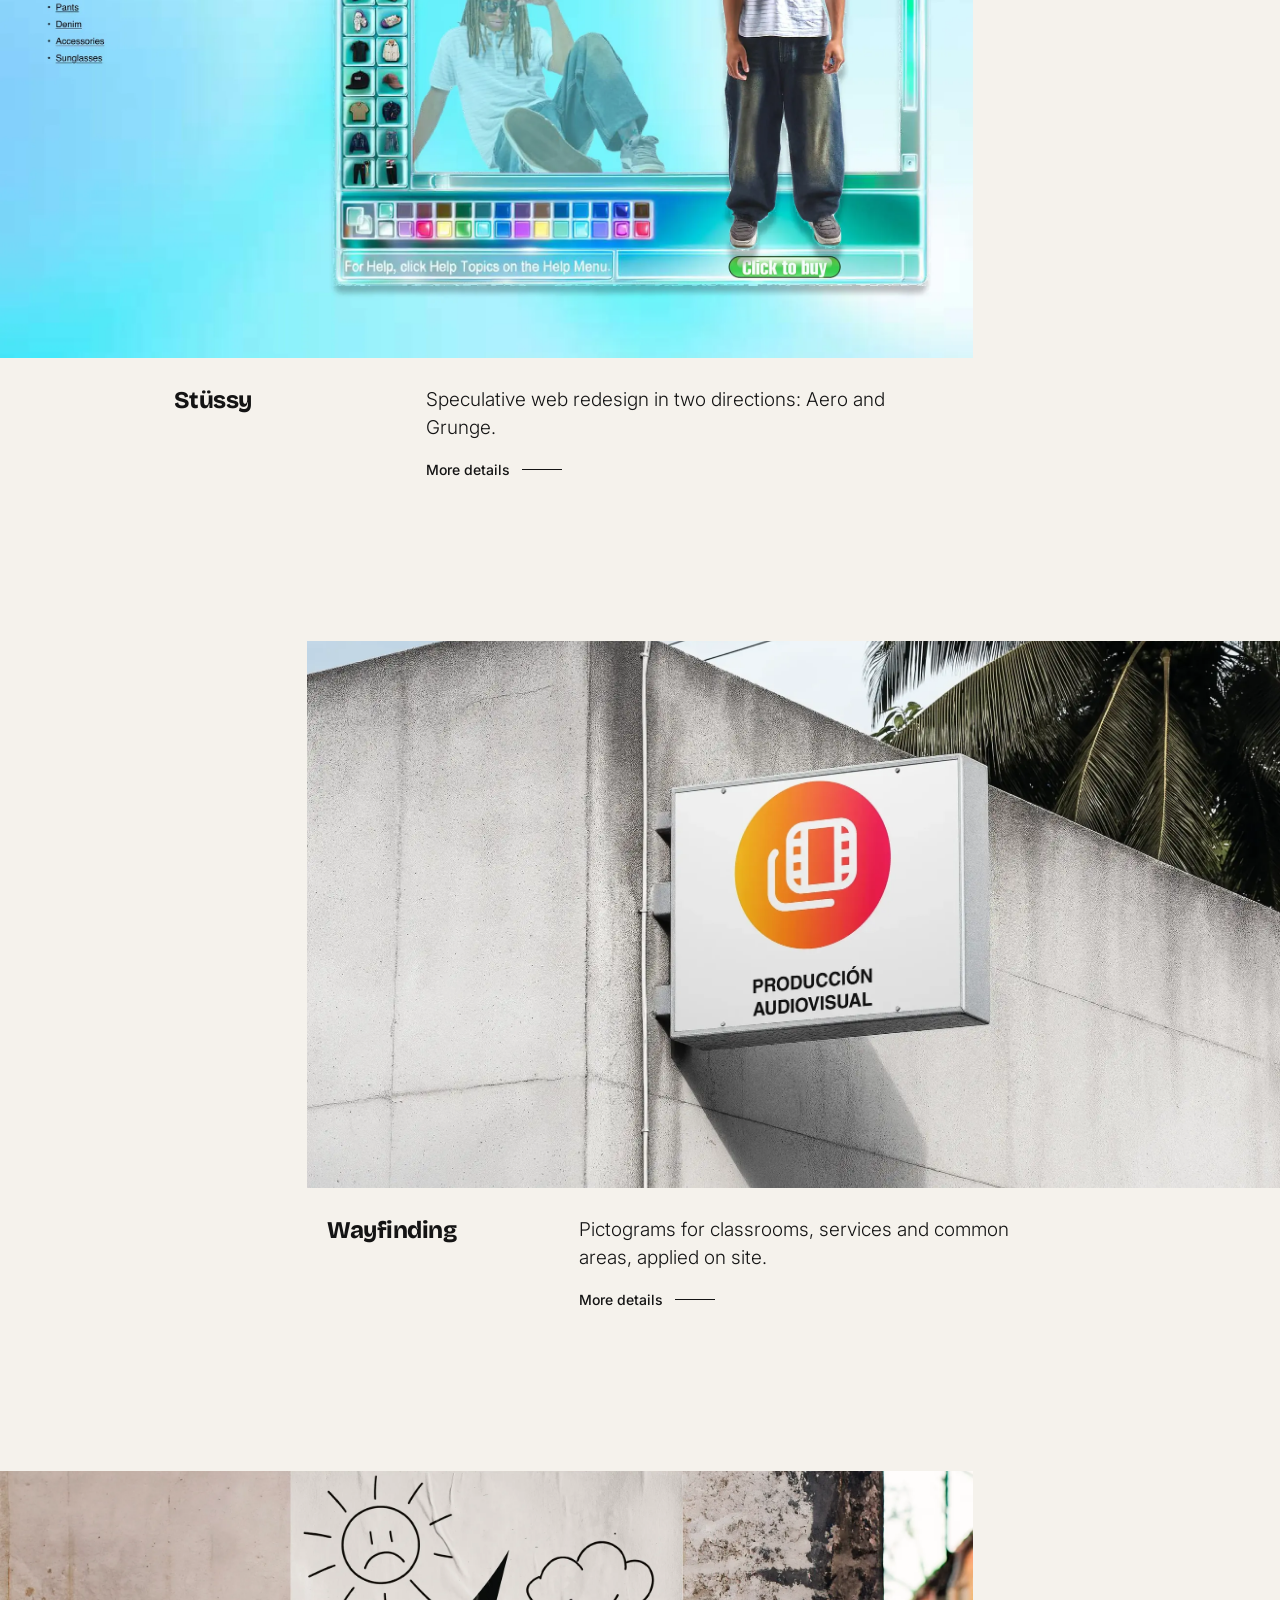
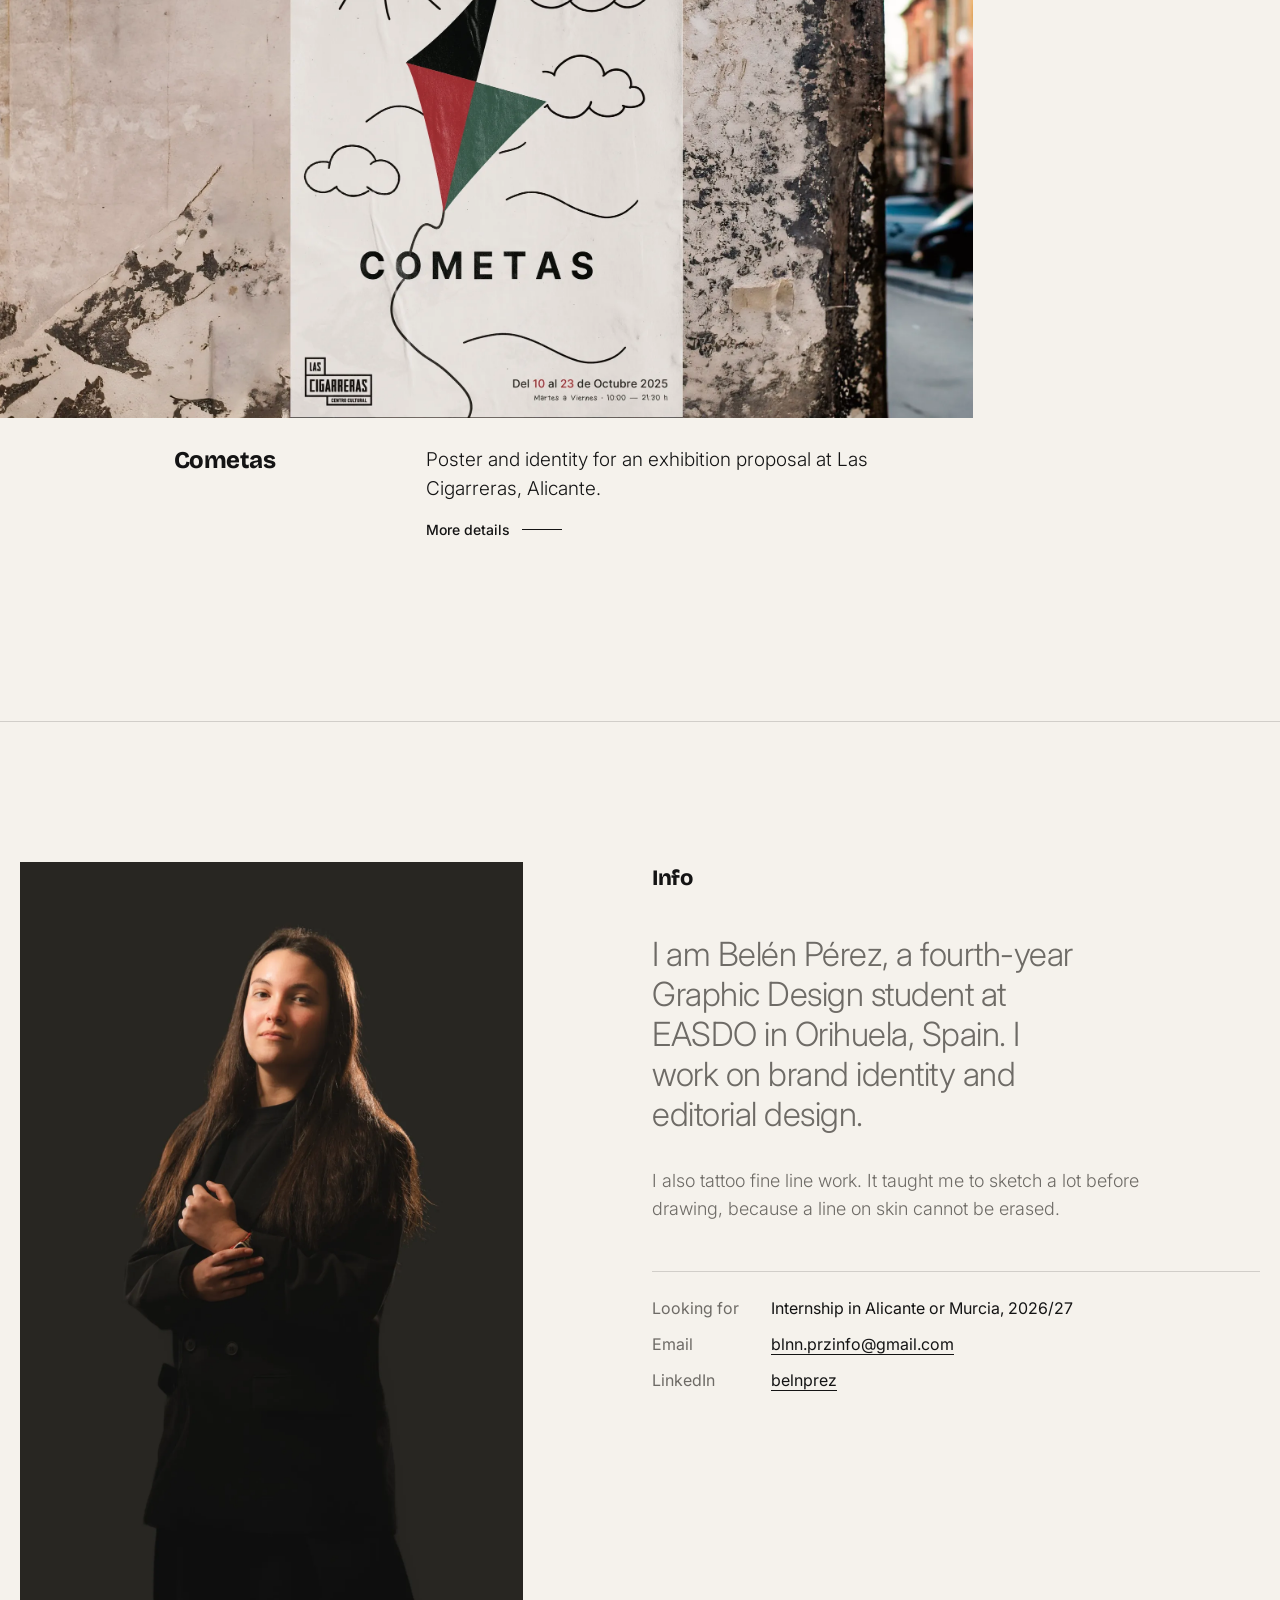
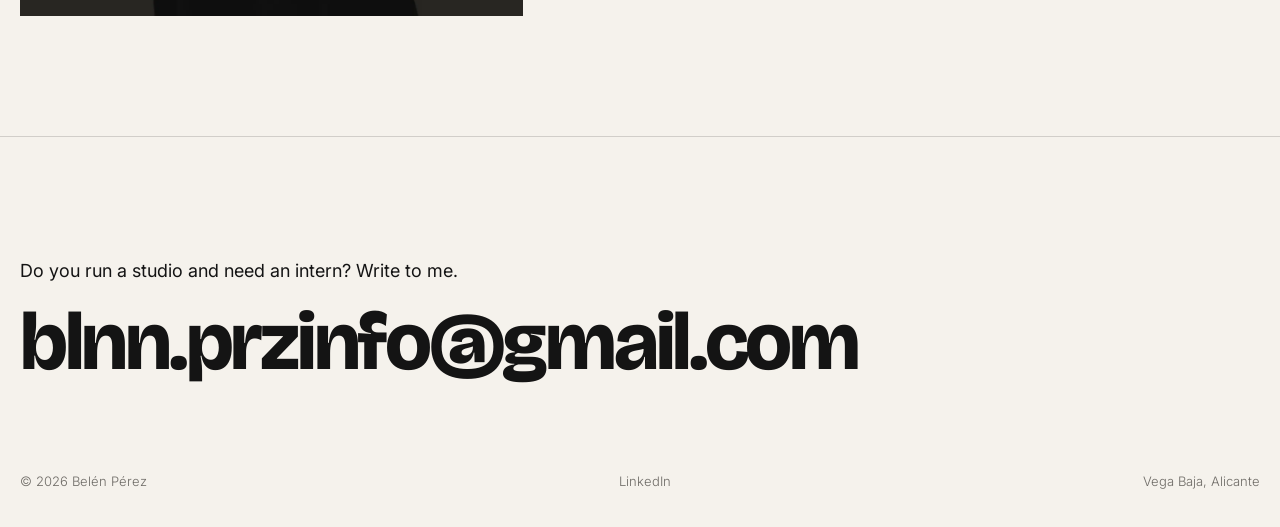
==== commit d74a80d8: "Redesign: brand wordmark cover, project index, shared CSS/JS Replaces the archive-style home with a " ====
--- a/en/index.html
+++ b/en/index.html
@@ -9,126 +9,88 @@
 <link rel="preconnect" href="https://fonts.googleapis.com">
 <link rel="preconnect" href="https://fonts.gstatic.com" crossorigin>
 <link rel="stylesheet" href="https://fonts.googleapis.com/css2?family=Bricolage+Grotesque:opsz,wght@12..96,760&family=Inter:wght@300;400;500&display=swap">
-<style>
-/* Layout: abre como Judit Grau (díptico a sangre, rótulos mínimos en esquinas);
-   sigue como Mackey Saturday (frase ligera, proyectos enormes pegados a un borde, nombre + una frase + "más detalles") */
-:root{
-  --papel:#F5F2EC; --tinta:#141414; --calco:#3B2FD9; --gris:#6E6B66; --linea:#141414;
-  --display:"Bricolage Grotesque","Helvetica Neue",Arial,sans-serif;
-  --text:"Inter",system-ui,-apple-system,"Segoe UI",sans-serif;
-  --gut:max(16px, env(safe-area-inset-left,0px));
-  --gutr:max(16px, env(safe-area-inset-right,0px));
-}
-@media (prefers-color-scheme: dark){:root:not([data-theme="light"]){--papel:#121212;--tinta:#F1EEE8;--calco:#8F88FF;--gris:#A3A09A;--linea:#F1EEE8;color-scheme:dark}}
-:root[data-theme="dark"]{--papel:#121212;--tinta:#F1EEE8;--calco:#8F88FF;--gris:#A3A09A;--linea:#F1EEE8;color-scheme:dark}
-
-*{box-sizing:border-box}
-body{margin:0;background:var(--papel);color:var(--tinta);font-family:var(--text);font-weight:300;line-height:1.5;-webkit-font-smoothing:antialiased}
-img{display:block;max-width:100%}
-a{color:inherit;text-decoration:none}
-a:focus-visible{outline:2px solid var(--calco);outline-offset:4px}
-.small{font-size:11px;font-weight:500;letter-spacing:.14em;text-transform:uppercase}
-
-/* ---------- apertura (Judit) ---------- */
-.open{position:relative;display:grid;grid-template-columns:1fr 1fr;grid-template-rows:minmax(0,1fr);height:min(100vh,1000px);min-height:520px;overflow:hidden}
-.open img{width:100%;height:100%;min-height:0;object-fit:cover}
-/* velo suave arriba y abajo para que los rótulos se lean sobre cualquier imagen */
-.open::after{content:"";position:absolute;inset:0;z-index:1;pointer-events:none;background:linear-gradient(rgba(0,0,0,.42),transparent 110px),linear-gradient(0deg,rgba(0,0,0,.42),transparent 110px)}
-.corner{position:absolute;z-index:2;color:#fff;font-size:13px;font-weight:400;letter-spacing:.02em}
-.corner.tl{top:18px;left:var(--gut)} .corner.tr{top:18px;right:var(--gutr)}
-.corner.bl{bottom:18px;left:var(--gut)} .corner.br{bottom:18px;right:var(--gutr)}
-.corner a:hover{text-decoration:underline}
-.logo{font-family:var(--display);font-weight:760;font-size:19px;letter-spacing:-.02em}
-.logo .h{-webkit-text-fill-color:transparent;-webkit-text-stroke:1.2px currentColor}
-
-/* ---------- intro (Mackey) ---------- */
-.intro{display:grid;grid-template-columns:1fr 1fr;gap:32px;padding-block:96px 140px;padding-left:var(--gut);padding-right:var(--gutr);max-width:1440px;margin-inline:auto}
-.intro .name{font-family:var(--display);font-weight:760;font-size:22px;letter-spacing:-.015em}
-.intro p{font-size:clamp(26px,2.7vw,38px);line-height:1.35;margin:0;max-width:22ch}
-.intro .down{display:block;margin-top:28px;font-size:26px}
-
-/* ---------- proyectos (Mackey) ---------- */
-.work{display:flex;flex-direction:column;gap:150px;padding-bottom:160px}
-.proj{display:flex;flex-direction:column;gap:28px}
-.proj figure{margin:0;width:75%;aspect-ratio:16/9;overflow:hidden}
-.proj.right figure{margin-left:auto}
-.proj figure img{width:100%;height:100%;object-fit:cover;transition:transform 1s cubic-bezier(.2,.7,.2,1)}
-.proj figure.panel{display:flex;align-items:center;justify-content:center}
-.proj figure.panel img{width:auto;height:84%;object-fit:contain}
-.proj:hover figure img{transform:scale(1.02)}
-.cap{display:grid;grid-template-columns:200px minmax(0,1fr);gap:32px;max-width:900px;padding-left:var(--gut);padding-right:var(--gutr)}
-.proj.left .cap{margin-left:12.5%}
-.proj.right .cap{margin-left:calc(25% + 0px)}
-.cap h2{font-family:var(--text);font-weight:500;font-size:19px;margin:0}
-.cap p{margin:0;font-size:19px;line-height:1.5;max-width:40ch}
-.more{display:inline-flex;align-items:center;gap:12px;margin-top:16px}
-.more::after{content:"";width:40px;height:1px;background:currentColor;transition:width .3s}
-.proj:hover .more{color:var(--calco)} .proj:hover .more::after{width:64px}
-
-/* ---------- info ---------- */
-.info{display:grid;grid-template-columns:1fr 1fr;gap:32px;padding-block:120px;padding-left:var(--gut);padding-right:var(--gutr);max-width:1440px;margin-inline:auto;border-top:1px solid var(--linea)}
-.info p{margin:0 0 22px;font-size:clamp(20px,1.8vw,26px);line-height:1.45;max-width:30ch}
-.info dl{display:grid;grid-template-columns:auto 1fr;gap:10px 28px;margin:40px 0 0;font-size:16px;font-weight:400}
-.info dt{color:var(--gris)} .info dd{margin:0}
-.info a{border-bottom:1px solid currentColor}
-footer{display:flex;justify-content:space-between;gap:16px;flex-wrap:wrap;padding-block:24px 36px;padding-left:var(--gut);padding-right:var(--gutr);color:var(--gris);font-size:13px}
-
-/* ---------- página de proyecto (Judit + Mackey) ---------- */
-.case .open{grid-template-columns:1fr}
-.case .open.two{grid-template-columns:1fr 1fr}
-.case-text{display:grid;grid-template-columns:1fr 1fr;gap:32px;padding-block:96px 120px;padding-left:var(--gut);padding-right:var(--gutr);max-width:1440px;margin-inline:auto}
-.case-text h1{font-family:var(--display);font-weight:760;font-size:22px;margin:0;letter-spacing:-.015em}
-.case-text .lead{font-size:clamp(24px,2.4vw,34px);line-height:1.35;margin:0 0 32px;max-width:26ch}
-.case-text .body p{margin:0 0 16px;font-size:17px;max-width:52ch;color:var(--gris)}
-.case-text .credit{margin-top:28px;font-size:13px;color:var(--gris)}
-.plates{display:flex;flex-direction:column;gap:12px}
-.plate{position:relative}
-.plate img{width:100%}
-.plate.panel{display:flex;justify-content:center;padding:6vw 16px;background:#fff}
-.plate.panel.dark{background:#141414}
-.plate.panel img{width:auto;max-width:100%;max-height:80vh}
-.duo{display:grid;grid-template-columns:1fr 1fr;gap:12px}
-.duo img{width:100%;height:100%;object-fit:cover;aspect-ratio:4/5}
-.duo.pages img{aspect-ratio:auto;height:auto}
-.quad{display:grid;grid-template-columns:repeat(4,1fr);gap:12px}
-.quad img{width:100%;aspect-ratio:9/16;object-fit:cover}
-.quad.sq img{aspect-ratio:1}
-.grid4{display:grid;grid-template-columns:repeat(4,1fr);gap:12px;background:#fff}
-.grid4 img{width:100%;height:auto}
-.grid4 .span3{grid-column:span 3;width:100%;height:100%;object-fit:cover}
-.case-text .tag{display:inline-block;margin:12px 0 0;padding:4px 10px;border:1px solid currentColor;font-size:13px;font-weight:500}
-.lbl{position:absolute;bottom:14px;left:var(--gut);font-size:12px;color:var(--gris)}
-.next{display:flex;justify-content:space-between;align-items:baseline;gap:16px;padding-block:120px 80px;padding-left:var(--gut);padding-right:var(--gutr);max-width:1440px;margin-inline:auto}
-.next b{font-family:var(--display);font-weight:760;font-size:clamp(32px,5vw,64px);letter-spacing:-.03em}
-.next:hover b{color:var(--calco)}
-
-@media (max-width:820px){
-  .open,.case .open.two{grid-template-columns:1fr 1fr;height:72vh;min-height:420px}
-  .intro,.info,.case-text{grid-template-columns:1fr;padding-block:64px}
-  .work{gap:96px}
-  .proj figure{width:100%}
-  .proj figure.panel img{height:78%}
-  .proj.left .cap,.proj.right .cap{margin-left:0}
-  .cap{grid-template-columns:1fr;gap:8px}
-  .quad{grid-template-columns:1fr 1fr}
-  .grid4{grid-template-columns:repeat(3,1fr)}
-  .grid4 .span3{grid-column:span 2}
-  .duo{grid-template-columns:1fr}
-}
-@media (prefers-reduced-motion:reduce){*{transition:none!important}}
-</style>
-<link rel="stylesheet" href="../archive-2026.css">
+<link rel="stylesheet" href="../site.css">
+
+<a class="skip" href="#trabajo">Skip to work</a>
+<header class="site-head">
+  <a class="logo" href="#"><span class="h">hola</span> belén</a>
+  <nav aria-label="Main"><a href="#trabajo" data-sec="trabajo">Work</a><a href="#info" data-sec="info">Info</a><a href="../" hreflang="es" lang="es">ES</a></nav>
+</header>
 
 <!-- ================= HOME ================= -->
 <div id="home">
-  <main class="archive-home" aria-label="Belén Pérez portfolio">
-    <header class="archive-nav"><a class="archive-brand" href="#">BELÉN<br>PÉREZ</a><span class="archive-signature" aria-hidden="true">Belén</span><nav class="archive-menu" aria-label="Main"><a href="#info">MENU</a><a href="mailto:blnn.przinfo@gmail.com">CONTACT</a></nav><div class="archive-clock"><span class="clock-copy"><b>LOCAL TIME</b><span data-hour>00</span><span data-minute>00</span></span><span class="drag-orb" aria-label="Drag to browse projects"></span></div></header>
-    <span class="archive-label">ARCHIVE — 2023/2026</span>
-    <section class="archive-rail" aria-label="Projects; scroll horizontally">
-      <a class="archive-card" href="#dima-smola"><span class="archive-card-name">DIMA SMOLA</span><figure><img src="../img/dima-hero.webp" alt="Grey sculptural relief by Dima Smola"></figure></a><a class="archive-card" href="#metropoli"><span class="archive-card-name">METROPOLI</span><figure><img src="../img/metropoli-herb-lubalin.webp" alt="Herb Lubalin editorial opening"></figure></a><a class="archive-card" href="#mayte"><span class="archive-card-name">PELUQUERÍA MAYTE</span><figure><img src="../img/mayte-monograma.webp" alt="Peluquería Mayte monogram"></figure></a><a class="archive-card" href="#stussy"><span class="archive-card-name">STÜSSY</span><figure><img src="../img/stussy-aero-apertura.webp" alt="Aero proposal for Stüssy"></figure></a><a class="archive-card" href="#senaletica"><span class="archive-card-name">WAYFINDING</span><figure><img src="../img/senaletica-fachada.webp" alt="Wayfinding applied to a façade"></figure></a><a class="archive-card" href="#cometas"><span class="archive-card-name">COMETAS</span><figure><img src="../img/cometas-cartel-pared.webp" alt="Cometas poster"></figure></a>
-    </section>
-    <section class="about-panel" id="info" aria-label="About Belén Pérez"><a class="close-about" href="#">CLOSE ✕</a><h1>I design identities and graphic experiences with intention.</h1><figure class="about-photo"><img src="../img/belen-perez.webp" alt="Portrait of Belén Pérez in a black blazer against a dark background" width="1334" height="2000"></figure><div class="about-copy"><p>I am Belén Pérez, a fourth-year Graphic Design student at EASDO in Orihuela, Spain. I work on identity, editorial design and fine-line tattooing.</p><dl><dt>Looking for</dt><dd>Internship in Alicante or Murcia, 2026/27</dd><dt>Email</dt><dd><a href="mailto:blnn.przinfo@gmail.com">blnn.przinfo@gmail.com</a></dd><dt>LinkedIn</dt><dd><a href="https://www.linkedin.com/in/belnprez">belnprez</a></dd><dt>Language</dt><dd><a href="../" hreflang="es" lang="es">Español</a></dd></dl></div></section>
-  </main>
+  <section class="open hero" aria-label="Cover">
+    <img src="../img/dima-ola.webp" alt="Detail of a Dima Smola relief with pearly reflections">
+    <img src="../img/dima-cobre.webp" alt="Detail of a copper piece by Dima Smola">
+    <p class="wordmark logo" aria-label="hola belén"><span class="h">hola</span> <span>belén</span></p>
+    <span class="corner br credit-img">Dima Smola, 2026</span>
+  </section>
+
+  <section class="intro wrap">
+    <p class="who"><b>Belén Pérez</b><span>Graphic designer in Orihuela, Spain</span></p>
+    <p class="claim">Designs brand identities and editorial pieces. Listens before drawing.</p>
+    <p class="status">Looking for an internship in Alicante or Murcia, spring 2027</p>
+  </section>
+
+  <section class="index wrap" id="trabajo" aria-labelledby="t-trabajo">
+    <h2 id="t-trabajo">Work</h2>
+    <ol>
+      <li><a href="#dima-smola" data-img="../img/dima-hero.webp"><span class="t">Dima Smola</span><span class="d">Identity</span><span class="k">Real client</span><span class="y">2026</span></a></li>
+      <li><a href="#metropoli" data-img="../img/metropoli-herb-lubalin.webp"><span class="t">Metropoli</span><span class="d">Editorial</span><span class="k">Academic</span><span class="y">2025</span></a></li>
+      <li><a href="#mayte" data-img="../img/mayte-papeleria.webp"><span class="t">Peluquería Mayte</span><span class="d">Identity and packaging</span><span class="k">Real client</span><span class="y"></span></a></li>
+      <li><a href="#stussy" data-img="../img/stussy-aero-apertura.webp"><span class="t">Stüssy</span><span class="d">Web</span><span class="k">Speculative</span><span class="y"></span></a></li>
+      <li><a href="#senaletica" data-img="../img/senaletica-fachada.webp"><span class="t">Wayfinding</span><span class="d">Pictograms</span><span class="k">Academic</span><span class="y"></span></a></li>
+      <li><a href="#cometas" data-img="../img/cometas-cartel-pared.webp"><span class="t">Cometas</span><span class="d">Poster and identity</span><span class="k">Academic</span><span class="y">2025</span></a></li>
+    </ol>
+  </section>
+  <div class="peek" aria-hidden="true"></div>
+
+  <section class="work" aria-label="Featured projects">
+    <a class="proj right" href="#dima-smola">
+      <figure><img src="../img/dima-hero.webp" alt="Grey sculptural relief by Dima Smola"></figure>
+      <div class="cap"><h3>Dima Smola</h3><div><p>Identity for a sculptor whose surfaces change with the light.</p><span class="more small">More details</span></div></div>
+    </a>
+    <a class="proj left" href="#metropoli">
+      <figure class="panel" style="background:#141414"><img src="../img/metropoli-herb-lubalin.webp" alt="Opening page on Herb Lubalin in Metropoli magazine" loading="lazy"></figure>
+      <div class="cap"><h3>Metropoli</h3><div><p>Design trends magazine: masthead, contents page and inside spreads.</p><span class="more small">More details</span></div></div>
+    </a>
+    <a class="proj right" href="#mayte">
+      <figure class="panel" style="background:#FFFFFF"><img src="../img/mayte-monograma.webp" alt="Peluquería Mayte monogram, an M made from a pair of scissors" loading="lazy"></figure>
+      <div class="cap"><h3>Peluquería Mayte</h3><div><p>Monogram, stationery and packaging for a neighbourhood hair salon.</p><span class="more small">More details</span></div></div>
+    </a>
+    <a class="proj left" href="#stussy">
+      <figure><img src="../img/stussy-aero-apertura.webp" alt="Aero web proposal for Stüssy, with system windows and bubbles" style="object-position:50% 25%" loading="lazy"></figure>
+      <div class="cap"><h3>Stüssy</h3><div><p>Speculative web redesign in two directions: Aero and Grunge.</p><span class="more small">More details</span></div></div>
+    </a>
+    <a class="proj right" href="#senaletica">
+      <figure><img src="../img/senaletica-fachada.webp" alt="Audiovisual production projecting sign on a concrete façade" loading="lazy"></figure>
+      <div class="cap"><h3>Wayfinding</h3><div><p>Pictograms for classrooms, services and common areas, applied on site.</p><span class="more small">More details</span></div></div>
+    </a>
+    <a class="proj left" href="#cometas">
+      <figure><img src="../img/cometas-cartel-pared.webp" alt="Cometas poster pasted on a peeling wall" loading="lazy"></figure>
+      <div class="cap"><h3>Cometas</h3><div><p>Poster and identity for an exhibition proposal at Las Cigarreras, Alicante.</p><span class="more small">More details</span></div></div>
+    </a>
+  </section>
+
+  <section class="info wrap" id="info">
+    <figure class="me"><img src="../img/belen-perez.webp" alt="Portrait of Belén Pérez in a black blazer against a dark background" width="1334" height="2000" loading="lazy"></figure>
+    <div class="about">
+      <h2>Info</h2>
+      <p class="big">I am Belén Pérez, a fourth-year Graphic Design student at EASDO in Orihuela, Spain. I work on brand identity and editorial design.</p>
+      <p>I also tattoo fine line work. It taught me to sketch a lot before drawing, because a line on skin cannot be erased.</p>
+      <dl>
+        <dt>Looking for</dt><dd>Internship in Alicante or Murcia, 2026/27</dd>
+        <dt>Email</dt><dd><a href="mailto:blnn.przinfo@gmail.com">blnn.przinfo@gmail.com</a></dd>
+        <dt>LinkedIn</dt><dd><a href="https://www.linkedin.com/in/belnprez">belnprez</a></dd>
+      </dl>
+    </div>
+  </section>
+
+  <section class="contact wrap" id="contacto">
+    <p>Do you run a studio and need an intern? Write to me.</p>
+    <a class="mail" href="mailto:blnn.przinfo@gmail.com">blnn.przinfo@gmail.com</a>
+  </section>
+  <footer class="wrap"><span>© 2026 Belén Pérez</span><a href="https://www.linkedin.com/in/belnprez">LinkedIn</a><span>Vega Baja, Alicante</span></footer>
 </div>
 
 <!-- ================= PROYECTO: DIMA SMOLA ================= -->
@@ -136,20 +98,20 @@
   <section class="open two" aria-label="Project opening">
     <img src="../img/dima-hero.webp" alt="Sinapsis relief hanging on a wall" style="object-position:40% 50%">
     <img src="../img/dima-violeta.webp" alt="Detail of Colapso, violet chameleon">
-    <a class="corner tl logo" href="#"><span class="h">hola</span> belén</a>
-    <a class="corner tr" href="#trabajo">close ✕</a>
     <span class="corner bl">Dima Smola</span>
     <span class="corner br">identity · 2026</span>
   </section>
 
-  <section class="case-text">
+  <header class="case-head wrap">
     <h1>Dima Smola</h1>
-    <div>
-      <p class="lead">His reliefs change depending on how the light hits them. The brand had to step aside so it would not compete with them.</p>
-      <div class="body">
+    <dl class="meta" aria-label="Project details"><div><dt>Type</dt><dd>Real client</dd></div><div><dt>Disciplines</dt><dd>Identity, stationery and web</dd></div><div><dt>Year</dt><dd>2026</dd></div><div><dt>Role</dt><dd>Whole project, solo</dd></div></dl>
+  </header>
+
+  <section class="case-text wrap">
+    <p class="lead">His reliefs change depending on how the light hits them. The brand had to step aside so it would not compete with them.</p>
+    <div class="body">
         <p>His competitors sell themselves as decor, with classic serifs and sand tones. I positioned him as an artist: the descriptor "Sculptural Surfaces", the claim "Shaped by light" and a mineral palette with no accent colour, because the work already brings the colour.</p>
         <p>The D seal comes from a hand sketch. I turned it into a system: signature, seal, a 25-page brand manual, an embossed business card, a certificate of authenticity, a website and Instagram templates.</p>
-      </div>
       <p class="credit">Real client · Whole project done solo · Artwork photography: Dima Smola</p>
     </div>
   </section>
@@ -172,8 +134,8 @@
     <div class="plate"><img src="../img/dima-instagram.webp" alt="Instagram templates"></div>
   </section>
 
-  <a class="next" href="#metropoli"><span class="small">Next</span><b>Metropoli →</b></a>
-  <footer><span>© 2026 Belén Pérez</span><span>Vega Baja, Alicante</span></footer>
+  <a class="next wrap" href="#metropoli"><span>Next project</span><b>Metropoli</b></a>
+  <footer class="wrap"><span>© 2026 Belén Pérez</span><a href="#info">Info</a><span>Vega Baja, Alicante</span></footer>
 </div>
 
 <!-- ================= PROYECTO: METROPOLI ================= -->
@@ -181,20 +143,20 @@
   <section class="open two" aria-label="Project opening">
     <img src="../img/metropoli-apertura.webp" alt="Red-toned photo of a kiss, from the Lubalin and Ginzburg feature">
     <img src="../img/metropoli-herb-lubalin.webp" alt="Herb Lubalin opening page with overlapping Avant Garde letters" style="object-position:50% 40%">
-    <a class="corner tl logo" href="#"><span class="h">hola</span> belén</a>
-    <a class="corner tr" href="#trabajo">close ✕</a>
     <span class="corner bl">Metropoli</span>
     <span class="corner br">editorial · 2025</span>
   </section>
 
-  <section class="case-text">
+  <header class="case-head wrap">
     <h1>Metropoli</h1>
-    <div>
-      <p class="lead">A design trends magazine whose inside pages are about Herb Lubalin and David Carson, each laid out by his own rules.</p>
-      <div class="body">
+    <dl class="meta" aria-label="Project details"><div><dt>Type</dt><dd>Academic</dd></div><div><dt>Disciplines</dt><dd>Editorial design</dd></div><div><dt>Year</dt><dd>2025</dd></div><div><dt>Role</dt><dd>Solo</dd></div></dl>
+  </header>
+
+  <section class="case-text wrap">
+    <p class="lead">A design trends magazine whose inside pages are about Herb Lubalin and David Carson, each laid out by his own rules.</p>
+    <div class="body">
         <p>I designed the masthead, the contents page and the inside pages. The contents page is seven quarter circles turning across the spread, one per section, in red and black. I also made a two-colour version.</p>
         <p>The inside pages change register depending on who they are about. The Lubalin and Ginzburg pages go through Eros, Fact, Avant Garde and Moneysworth with tight headlines and overlapping letters. The Carson pages break the grid and dirty the image, the way he did in Ray Gun.</p>
-      </div>
       <p class="credit">Solo academic project · May 2025 · Texts written by me · Archive images from the magazines mentioned</p>
     </div>
   </section>
@@ -220,8 +182,8 @@
     <div class="plate"><img src="../img/metropoli-mockup.webp" alt="Printed spread with the Diseño en transformación text and the colour contents page" loading="lazy"></div>
   </section>
 
-  <a class="next" href="#mayte"><span class="small">Next</span><b>Peluquería Mayte →</b></a>
-  <footer><span>© 2026 Belén Pérez</span><span>Vega Baja, Alicante</span></footer>
+  <a class="next wrap" href="#mayte"><span>Next project</span><b>Peluquería Mayte</b></a>
+  <footer class="wrap"><span>© 2026 Belén Pérez</span><a href="#info">Info</a><span>Vega Baja, Alicante</span></footer>
 </div>
 
 <!-- ================= PROYECTO: PELUQUERÍA MAYTE ================= -->
@@ -229,20 +191,20 @@
   <section class="open two" aria-label="Project opening">
     <img src="../img/mayte-melena.webp" alt="Drawn yellow hair ending in magenta lips" style="object-position:50% 70%">
     <img src="../img/mayte-caja-qr.webp" alt="Yellow Peluquería Mayte box with a QR code, photographed against a wall">
-    <a class="corner tl logo" href="#"><span class="h">hola</span> belén</a>
-    <a class="corner tr" href="#trabajo">close ✕</a>
     <span class="corner bl">Peluquería Mayte</span>
     <span class="corner br">identity · packaging</span>
   </section>
 
-  <section class="case-text">
+  <header class="case-head wrap">
     <h1>Peluquería Mayte</h1>
-    <div>
-      <p class="lead">The monogram joins the M of Mayte with a pair of open scissors. Everything else is painted yellow and magenta.</p>
-      <div class="body">
+    <dl class="meta" aria-label="Project details"><div><dt>Type</dt><dd>Real client</dd></div><div><dt>Disciplines</dt><dd>Identity, packaging and social media</dd></div></dl>
+  </header>
+
+  <section class="case-text wrap">
+    <p class="lead">The monogram joins the M of Mayte with a pair of open scissors. Everything else is painted yellow and magenta.</p>
+    <div class="body">
         <p>I wanted a mark that worked small, on a card or on the side of a box. The legs of the M are the blades of the scissors. It comes with two flat colours and a drawn head of hair that ends in a pair of lips.</p>
         <p>With those pieces I built the full stationery set, with letterheads, envelopes and business cards, die-cut boxes for products that I made and photographed, social media posts and a street poster.</p>
-      </div>
       <p class="credit">Real client · Model photos in social posts and street poster: stock images</p>
     </div>
   </section>
@@ -280,8 +242,8 @@
     <div class="plate"><img src="../img/mayte-mupi.webp" alt="Street poster with the Tu belleza, nuestra pasión campaign" loading="lazy"></div>
   </section>
 
-  <a class="next" href="#stussy"><span class="small">Next</span><b>Stüssy →</b></a>
-  <footer><span>© 2026 Belén Pérez</span><span>Vega Baja, Alicante</span></footer>
+  <a class="next wrap" href="#stussy"><span>Next project</span><b>Stüssy</b></a>
+  <footer class="wrap"><span>© 2026 Belén Pérez</span><a href="#info">Info</a><span>Vega Baja, Alicante</span></footer>
 </div>
 
 <!-- ================= PROYECTO: STÜSSY ================= -->
@@ -289,23 +251,21 @@
   <section class="open two" aria-label="Project opening">
     <img src="../img/stussy-aero-apertura.webp" alt="Aero direction: website with blue sky, system window and glass bubbles" style="object-position:50% 20%">
     <img src="../img/stussy-grunge-productos.webp" alt="Grunge direction: red and black collage with products">
-    <a class="corner tl logo" href="#"><span class="h">hola</span> belén</a>
-    <a class="corner tr" href="#trabajo">close ✕</a>
     <span class="corner bl">Stüssy</span>
     <span class="corner br">web · speculative project</span>
   </section>
 
-  <section class="case-text">
-    <div>
-      <h1>Stüssy</h1>
-      <p class="tag">Speculative project</p>
-    </div>
-    <div>
-      <p class="lead">Two online stores for Stüssy that look nothing alike. One is made of glass and blue sky, the other of photocopies and tape.</p>
-      <div class="body">
+  <header class="case-head wrap">
+    <h1>Stüssy</h1>
+    <p class="tag">Speculative project</p>
+    <dl class="meta" aria-label="Project details"><div><dt>Type</dt><dd>Speculative</dd></div><div><dt>Disciplines</dt><dd>Web design</dd></div></dl>
+  </header>
+
+  <section class="case-text wrap">
+    <p class="lead">Two online stores for Stüssy that look nothing alike. One is made of glass and blue sky, the other of photocopies and tape.</p>
+    <div class="body">
         <p>The Aero direction brings back the look of 2000s computer desktops. A sky background, operating system windows and products inside glass bubbles that you pop to see the product page.</p>
         <p>The Grunge direction goes to the other extreme. Red and black collage, cut-outs, bursts and broken type for the best sellers section and a November promotion.</p>
-      </div>
       <p class="credit">Speculative project, not commissioned by or affiliated with the brand · Academic project · Product and model photos: Stüssy</p>
     </div>
   </section>
@@ -324,8 +284,8 @@
     <div class="plate panel dark"><img src="../img/stussy-grunge-productos.webp" alt="Product collage for the Grunge direction" loading="lazy"></div>
   </section>
 
-  <a class="next" href="#senaletica"><span class="small">Next</span><b>Wayfinding →</b></a>
-  <footer><span>© 2026 Belén Pérez</span><span>Vega Baja, Alicante</span></footer>
+  <a class="next wrap" href="#senaletica"><span>Next project</span><b>Wayfinding</b></a>
+  <footer class="wrap"><span>© 2026 Belén Pérez</span><a href="#info">Info</a><span>Vega Baja, Alicante</span></footer>
 </div>
 
 <!-- ================= PROYECTO: SEÑALÉTICA ================= -->
@@ -333,20 +293,20 @@
   <section class="open two" aria-label="Project opening">
     <img src="../img/senaletica-fachada.webp" alt="Audiovisual production projecting sign on a concrete façade">
     <img src="../img/senaletica-cafeteria.webp" alt="Cafeteria sign on the corner of a building">
-    <a class="corner tl logo" href="#"><span class="h">hola</span> belén</a>
-    <a class="corner tr" href="#trabajo">close ✕</a>
     <span class="corner bl">Wayfinding</span>
     <span class="corner br">pictograms</span>
   </section>
 
-  <section class="case-text">
+  <header class="case-head wrap">
     <h1>Wayfinding</h1>
-    <div>
-      <p class="lead">Thirteen pictograms for finding your way around EASDO, my school, from the virtual reality room to the print room.</p>
-      <div class="body">
+    <dl class="meta" aria-label="Project details"><div><dt>Type</dt><dd>Academic</dd></div><div><dt>Disciplines</dt><dd>Pictograms and wayfinding</dd></div><div><dt>School</dt><dd>EASDO, Orihuela</dd></div></dl>
+  </header>
+
+  <section class="case-text wrap">
+    <p class="lead">Thirteen pictograms for finding your way around EASDO, my school, from the virtual reality room to the print room.</p>
+    <div class="body">
         <p>They all share the same thick, round-ended stroke and the same circle with a yellow-to-magenta gradient, so they read as one family even when the object changes.</p>
         <p>The name sits underneath in sans serif capitals. I then applied them to a projecting sign on a façade and to the cafeteria sign.</p>
-      </div>
       <p class="credit">Academic project · Mockups built on third-party templates</p>
     </div>
   </section>
@@ -371,8 +331,8 @@
     <div class="plate"><img src="../img/senaletica-fachada.webp" alt="Audiovisual production projecting sign on a façade" loading="lazy"></div>
   </section>
 
-  <a class="next" href="#cometas"><span class="small">Next</span><b>Cometas →</b></a>
-  <footer><span>© 2026 Belén Pérez</span><span>Vega Baja, Alicante</span></footer>
+  <a class="next wrap" href="#cometas"><span>Next project</span><b>Cometas</b></a>
+  <footer class="wrap"><span>© 2026 Belén Pérez</span><a href="#info">Info</a><span>Vega Baja, Alicante</span></footer>
 </div>
 
 <!-- ================= PROYECTO: COMETAS ================= -->
@@ -380,20 +340,20 @@
   <section class="open two" aria-label="Project opening">
     <img src="../img/cometas-cartel.webp" alt="Cometas poster: a red, green and black kite on a hand-drawn sky">
     <img src="../img/cometas-flyer.webp" alt="Folded exhibition flyer on a maroon and wood background">
-    <a class="corner tl logo" href="#"><span class="h">hola</span> belén</a>
-    <a class="corner tr" href="#trabajo">close ✕</a>
     <span class="corner bl">Cometas</span>
     <span class="corner br">poster and identity · 2025</span>
   </section>
 
-  <section class="case-text">
+  <header class="case-head wrap">
     <h1>Cometas</h1>
-    <div>
-      <p class="lead">An exhibition proposal about children growing up among ruins, told with a kite and a red thread.</p>
-      <div class="body">
+    <dl class="meta" aria-label="Project details"><div><dt>Type</dt><dd>Academic, proposal</dd></div><div><dt>Disciplines</dt><dd>Poster and identity</dd></div><div><dt>Year</dt><dd>2025</dd></div><div><dt>Venue</dt><dd>Las Cigarreras, Alicante</dd></div></dl>
+  </header>
+
+  <section class="case-text wrap">
+    <p class="lead">An exhibition proposal about children growing up among ruins, told with a kite and a red thread.</p>
+    <div class="body">
         <p>The kite takes the colours of the Palestinian flag and the outline of its map. I drew it on a sky of childlike lines, with a sad sun, because the exhibition is about a game that gets interrupted.</p>
         <p>The identity carries over to the poster, a folded flyer in Spanish and Arabic, the ticket, the room signage and a tote bag. The flyer ends with the line that sums up the route: “Only a red thread keeps all the kites up”.</p>
-      </div>
       <p class="credit">Interdisciplinary Projects · 3rd year of Graphic Design · Exhibition proposal for the Las Cigarreras Cultural Centre, 10 to 23 October 2025</p>
     </div>
   </section>
@@ -414,22 +374,8 @@
     </div>
   </section>
 
-  <a class="next" href="#dima-smola"><span class="small">Next</span><b>Dima Smola →</b></a>
-  <footer><span>© 2026 Belén Pérez</span><span>Vega Baja, Alicante</span></footer>
-</div>
-
-<script>
-/* Navegación: #dima-smola abre el proyecto; cualquier otro ancla vuelve a la home */
-(function(){
-  var projects=['dima-smola','metropoli','mayte','stussy','senaletica','cometas'];
-  function route(){
-    var h=location.hash.slice(1), isProj=projects.indexOf(h)>-1;
-    document.getElementById('home').hidden=isProj;
-    projects.forEach(function(p){document.getElementById(p).hidden=(p!==h);});
-    if(isProj){window.scrollTo(0,0);}
-    else if(h){var el=document.getElementById(h); if(el) el.scrollIntoView();}
-  }
-  window.addEventListener('hashchange',route); route();
-})();
-</script>
-<script src="../archive-2026.js"></script>
+  <a class="next wrap" href="#dima-smola"><span>Next project</span><b>Dima Smola</b></a>
+  <footer class="wrap"><span>© 2026 Belén Pérez</span><a href="#info">Info</a><span>Vega Baja, Alicante</span></footer>
+</div>
+
+<script src="../site.js"></script>
--- a/site.css
+++ b/site.css
@@ -0,0 +1,182 @@
+/* hola belén — estilos compartidos por la versión ES (index.html) y EN (en/index.html)
+   Marca: papel #F5F2EC · tinta #141414 · azul calco #3B2FD9 (solo acentos y hover)
+   Tipos: Bricolage Grotesque 760 (logo y títulos) · Inter (textos) */
+:root{
+  --papel:#F5F2EC; --tinta:#141414; --calco:#3B2FD9; --gris:#6E6B66; --linea:rgba(20,20,20,.16); --hueso:#ECE7DE;
+  --display:"Bricolage Grotesque","Helvetica Neue",Arial,sans-serif;
+  --text:"Inter",system-ui,-apple-system,"Segoe UI",sans-serif;
+  --gut:max(20px, env(safe-area-inset-left,0px));
+  --gutr:max(20px, env(safe-area-inset-right,0px));
+  --max:1600px;
+}
+@media (prefers-color-scheme: dark){:root:not([data-theme="light"]){--papel:#121212;--tinta:#F1EEE8;--calco:#8F88FF;--gris:#A3A09A;--linea:rgba(241,238,232,.18);--hueso:#1C1B1A;color-scheme:dark}}
+:root[data-theme="dark"]{--papel:#121212;--tinta:#F1EEE8;--calco:#8F88FF;--gris:#A3A09A;--linea:rgba(241,238,232,.18);--hueso:#1C1B1A;color-scheme:dark}
+
+*{box-sizing:border-box}
+html{-webkit-text-size-adjust:100%}
+body{margin:0;background:var(--papel);color:var(--tinta);font-family:var(--text);font-weight:300;line-height:1.5;-webkit-font-smoothing:antialiased}
+img{display:block;max-width:100%}
+a{color:inherit;text-decoration:none}
+a:focus-visible,button:focus-visible{outline:2px solid var(--calco);outline-offset:4px}
+::selection{background:var(--calco);color:#fff}
+.wrap{max-width:var(--max);margin-inline:auto;padding-left:var(--gut);padding-right:var(--gutr)}
+.logo{font-family:var(--display);font-weight:760;letter-spacing:-.02em;white-space:nowrap}
+.logo .h{-webkit-text-fill-color:transparent;-webkit-text-stroke:.055em currentColor}
+.skip{position:absolute;left:-9999px;top:8px;background:var(--tinta);color:var(--papel);padding:8px 12px;z-index:50}
+.skip:focus{left:8px}
+
+/* ---------- cabecera fija ---------- */
+.site-head{position:fixed;inset:0 0 auto;z-index:20;display:flex;justify-content:space-between;align-items:center;gap:16px;padding:16px var(--gutr) 16px var(--gut);color:#fff;mix-blend-mode:difference;pointer-events:none}
+.site-head a{pointer-events:auto}
+.site-head .logo{font-size:20px;transition:opacity .3s}
+.en-portada .site-head .logo{opacity:0;pointer-events:none}
+.site-head nav{display:flex;gap:22px;font-size:14px;font-weight:400}
+.site-head nav a{position:relative}
+.site-head nav a::after{content:"";position:absolute;left:0;right:0;bottom:-3px;height:1px;background:currentColor;transform:scaleX(0);transform-origin:left;transition:transform .3s}
+.site-head nav a:hover::after,.site-head nav a[aria-current="page"]::after{transform:scaleX(1)}
+
+/* ---------- apertura a sangre ---------- */
+.open{position:relative;display:grid;grid-template-columns:1fr 1fr;height:100svh;min-height:560px;max-height:1200px;overflow:hidden;background:#1B1A18}
+.open img{width:100%;height:100%;min-height:0;object-fit:cover}
+.open::after{content:"";position:absolute;inset:0;z-index:1;pointer-events:none;background:linear-gradient(rgba(0,0,0,.35),transparent 120px),linear-gradient(0deg,rgba(0,0,0,.45),transparent 45%)}
+.corner{position:absolute;z-index:2;color:#fff;font-size:13px;font-weight:400}
+.corner.bl{bottom:20px;left:var(--gut)} .corner.br{bottom:20px;right:var(--gutr);text-align:right}
+
+/* portada: el logotipo es la imagen principal */
+.hero .wordmark{position:absolute;z-index:2;left:calc(var(--gut) - .04em);right:var(--gutr);bottom:48px;margin:0;color:#fff;font-size:clamp(64px,17.2vw,300px);line-height:.8;letter-spacing:-.045em}
+.hero .wordmark span{display:inline-block}
+.hero .credit-img{bottom:20px}
+@media (prefers-reduced-motion:no-preference){
+  .hero .wordmark span{animation:sube 1.1s cubic-bezier(.2,.7,.1,1) both}
+  .hero .wordmark span+span{animation-delay:.12s}
+  @keyframes sube{from{transform:translateY(40%);opacity:0}to{transform:none;opacity:1}}
+}
+
+/* ---------- presentación ---------- */
+.intro{display:grid;grid-template-columns:repeat(12,1fr);gap:24px;padding-block:120px 140px}
+.intro .who{grid-column:1/5;font-size:15px;font-weight:400}
+.intro .who b{display:block;font-family:var(--display);font-weight:760;font-size:22px;letter-spacing:-.015em;margin-bottom:4px}
+.intro .who span{color:var(--gris)}
+.intro .claim{grid-column:5/13;margin:0;font-size:clamp(30px,3.9vw,60px);line-height:1.12;letter-spacing:-.02em;max-width:20ch}
+.intro .status{grid-column:5/13;margin:36px 0 0;display:flex;align-items:center;gap:10px;font-size:15px;font-weight:400}
+.intro .status::before{content:"";width:10px;height:10px;background:var(--calco)}
+
+/* ---------- índice de proyectos ---------- */
+.index{padding-bottom:140px}
+.index h2,.feature-head{font-family:var(--display);font-weight:760;font-size:22px;letter-spacing:-.015em;margin:0 0 20px}
+.index ol{list-style:none;margin:0;padding:0;border-top:1px solid var(--linea)}
+.index li a{display:grid;grid-template-columns:4fr 3fr 3fr 2fr;gap:24px;align-items:baseline;padding:22px 0;border-bottom:1px solid var(--linea);transition:color .2s,padding .3s}
+.index .t{font-family:var(--display);font-weight:760;font-size:clamp(26px,3.2vw,48px);line-height:1;letter-spacing:-.03em}
+.index .d,.index .k,.index .y{font-size:15px;font-weight:400}
+.index .k,.index .y{color:var(--gris)} .index .y{text-align:right}
+.index li a:hover,.index li a:focus-visible{color:var(--calco)}
+.index li a:hover .k,.index li a:hover .y{color:var(--calco)}
+@media (hover:hover){.index li a:hover{padding-left:14px}}
+.peek{position:fixed;z-index:15;left:0;top:0;width:min(30vw,420px);aspect-ratio:4/3;pointer-events:none;opacity:0;transform:translate(0,-50%) scale(.92);transition:opacity .25s,transform .35s cubic-bezier(.2,.7,.2,1);overflow:hidden;background:#1B1A18}
+.peek.on{opacity:1;transform:translate(0,-50%) scale(1)}
+.peek img{width:100%;height:100%;object-fit:cover}
+@media (hover:none){.peek{display:none}}
+
+/* ---------- proyectos destacados ---------- */
+.work{display:flex;flex-direction:column;gap:160px;padding-bottom:180px}
+.proj{display:flex;flex-direction:column;gap:28px}
+.proj figure{margin:0;width:76%;aspect-ratio:16/9;overflow:hidden;background:var(--hueso)}
+.proj.right figure{margin-left:auto}
+.proj figure img{width:100%;height:100%;object-fit:cover;transition:transform 1.2s cubic-bezier(.2,.7,.2,1)}
+.proj figure.panel{display:flex;align-items:center;justify-content:center}
+.proj figure.panel img{width:auto;height:84%;object-fit:contain}
+.proj:hover figure img{transform:scale(1.025)}
+.cap{display:grid;grid-template-columns:220px minmax(0,1fr);gap:32px;max-width:940px;padding-left:var(--gut);padding-right:var(--gutr)}
+.proj.left .cap{margin-left:12%}
+.proj.right .cap{margin-left:24%}
+.cap h3{font-family:var(--display);font-weight:760;font-size:24px;letter-spacing:-.02em;margin:0;line-height:1.2}
+.cap p{margin:0;font-size:19px;line-height:1.5;max-width:40ch}
+.more{display:inline-flex;align-items:center;gap:12px;margin-top:16px;font-size:14px;font-weight:500}
+.more::after{content:"";width:40px;height:1px;background:currentColor;transition:width .3s}
+.proj:hover .more{color:var(--calco)} .proj:hover .more::after{width:72px}
+
+/* ---------- info ---------- */
+.info{display:grid;grid-template-columns:repeat(12,1fr);gap:24px;padding-block:140px 120px;border-top:1px solid var(--linea)}
+.info .me{grid-column:1/6;margin:0;aspect-ratio:2/3;overflow:hidden;background:#1B1A18;align-self:start;position:sticky;top:80px}
+.info .me img{width:100%;height:100%;object-fit:cover;object-position:50% 18%}
+.info .about{grid-column:7/13}
+.info h2{font-family:var(--display);font-weight:760;font-size:22px;letter-spacing:-.015em;margin:0 0 40px}
+.info .big{margin:0 0 32px;font-size:clamp(26px,2.6vw,40px);line-height:1.2;letter-spacing:-.015em;max-width:22ch}
+.info p{margin:0 0 18px;font-size:18px;line-height:1.55;max-width:46ch;color:var(--gris)}
+.info dl{display:grid;grid-template-columns:auto 1fr;gap:12px 32px;margin:48px 0 0;padding-top:24px;border-top:1px solid var(--linea);font-size:16px;font-weight:400}
+.info dt{color:var(--gris)} .info dd{margin:0}
+.info dd a{border-bottom:1px solid currentColor} .info dd a:hover{color:var(--calco)}
+
+/* ---------- contacto ---------- */
+.contact{padding-block:120px 60px;border-top:1px solid var(--linea)}
+.contact p{margin:0 0 18px;font-size:18px;font-weight:400}
+.contact .mail{display:inline-block;font-family:var(--display);font-weight:760;font-size:clamp(30px,6.4vw,112px);line-height:1;letter-spacing:-.04em;word-break:break-all;transition:color .2s}
+.contact .mail:hover{color:var(--calco)}
+footer{display:flex;justify-content:space-between;gap:16px;flex-wrap:wrap;padding-block:28px 36px;color:var(--gris);font-size:13px}
+footer a:hover{color:var(--calco)}
+
+/* ---------- página de proyecto ---------- */
+.case .open.one{grid-template-columns:1fr}
+.case-head{padding-block:110px 0}
+.case-head h1{font-family:var(--display);font-weight:760;font-size:clamp(52px,10vw,176px);line-height:.88;letter-spacing:-.045em;margin:0}
+.case-head .tag{display:inline-block;margin:20px 0 0;padding:4px 10px;border:1px solid currentColor;font-size:13px;font-weight:500}
+.meta{display:grid;grid-template-columns:repeat(4,1fr);gap:24px;margin:56px 0 0;padding-top:20px;border-top:1px solid var(--linea);font-size:15px;font-weight:400}
+.meta dt{color:var(--gris);margin-bottom:4px} .meta dd{margin:0}
+.case-text{display:grid;grid-template-columns:repeat(12,1fr);gap:24px;padding-block:72px 120px}
+.case-text .lead{grid-column:1/7;margin:0;font-size:clamp(26px,2.7vw,42px);line-height:1.2;letter-spacing:-.015em;max-width:22ch}
+.case-text .body{grid-column:8/13}
+.case-text .body p{margin:0 0 18px;font-size:18px;line-height:1.6;color:var(--gris)}
+.case-text .body .credit{margin-top:28px;font-size:13px;line-height:1.5;color:var(--gris)}
+#trabajo,#info,#contacto{scroll-margin-top:72px}
+.plates{display:flex;flex-direction:column;gap:12px}
+.plate{position:relative}
+.plate img{width:100%}
+.plate.panel{display:flex;justify-content:center;padding:6vw 16px;background:#fff}
+.plate.panel.dark{background:#141414}
+.plate.panel img{width:auto;max-width:100%;max-height:80vh}
+.duo{display:grid;grid-template-columns:1fr 1fr;gap:12px}
+.duo img{width:100%;height:100%;object-fit:cover;aspect-ratio:4/5}
+.duo.pages img{aspect-ratio:auto;height:auto}
+.quad{display:grid;grid-template-columns:repeat(4,1fr);gap:12px}
+.quad img{width:100%;aspect-ratio:9/16;object-fit:cover}
+.quad.sq img{aspect-ratio:1}
+.grid4{display:grid;grid-template-columns:repeat(4,1fr);gap:12px;background:#fff}
+.grid4 img{width:100%;height:auto}
+.grid4 .span3{grid-column:span 3;width:100%;height:100%;object-fit:cover}
+.next{display:block;padding-block:140px 100px;border-top:1px solid var(--linea);margin-top:140px}
+.next span{display:block;font-size:15px;font-weight:400;color:var(--gris);margin-bottom:12px}
+.next b{display:block;font-family:var(--display);font-weight:760;font-size:clamp(48px,9vw,160px);line-height:.9;letter-spacing:-.045em;transition:color .2s}
+.next:hover b{color:var(--calco)}
+
+/* ---------- móvil ---------- */
+@media (max-width:820px){
+  .site-head{padding-block:14px}
+  .site-head nav{gap:16px}
+  .open{min-height:520px}
+  .hero .wordmark{bottom:56px}
+  .intro,.info,.case-text{grid-template-columns:1fr;gap:0}
+  .intro{padding-block:72px 96px}
+  .intro .who,.intro .claim,.intro .status{grid-column:1}
+  .intro .claim{margin-top:28px}
+  .index li a{grid-template-columns:1fr auto;gap:6px 16px;padding:18px 0}
+  .index .t{grid-column:1/3}
+  .index .d{grid-column:1} .index .k{display:none} .index .y{grid-column:2}
+  .work{gap:96px}
+  .proj figure{width:100%}
+  .proj figure.panel img{height:78%}
+  .proj.left .cap,.proj.right .cap{margin-left:0}
+  .cap{grid-template-columns:1fr;gap:8px}
+  .info{padding-block:96px}
+  .info .me{grid-column:1;position:static;width:min(78%,420px);margin-bottom:48px}
+  .info .about{grid-column:1}
+  .meta{grid-template-columns:1fr 1fr;row-gap:20px}
+  .case-text{padding-block:48px 80px}
+  .case-text .lead,.case-text .body{grid-column:1}
+  .case-text .lead{margin-bottom:28px}
+  .quad{grid-template-columns:1fr 1fr}
+  .grid4{grid-template-columns:repeat(3,1fr)}
+  .grid4 .span3{grid-column:span 2}
+  .duo{grid-template-columns:1fr}
+  .next{padding-block:96px 72px;margin-top:96px}
+}
+@media (prefers-reduced-motion:reduce){*{transition:none!important;animation:none!important}}
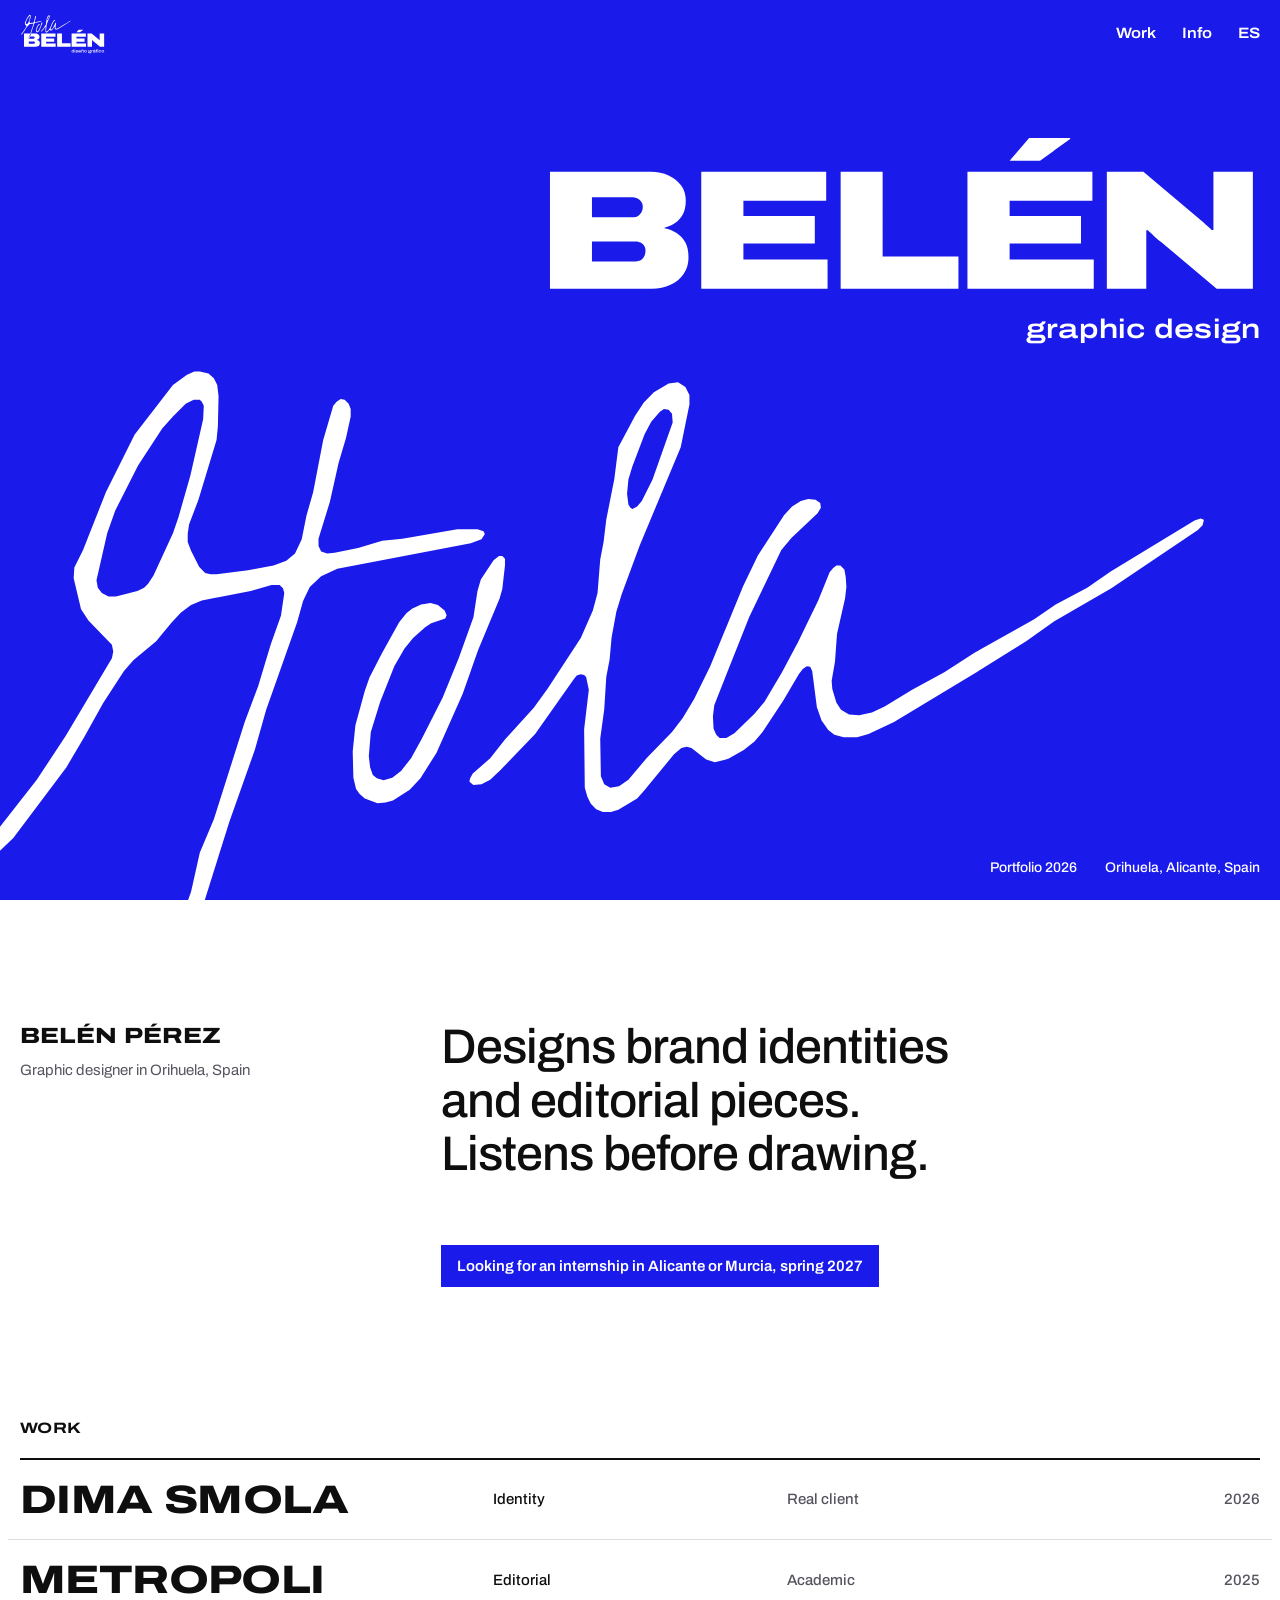
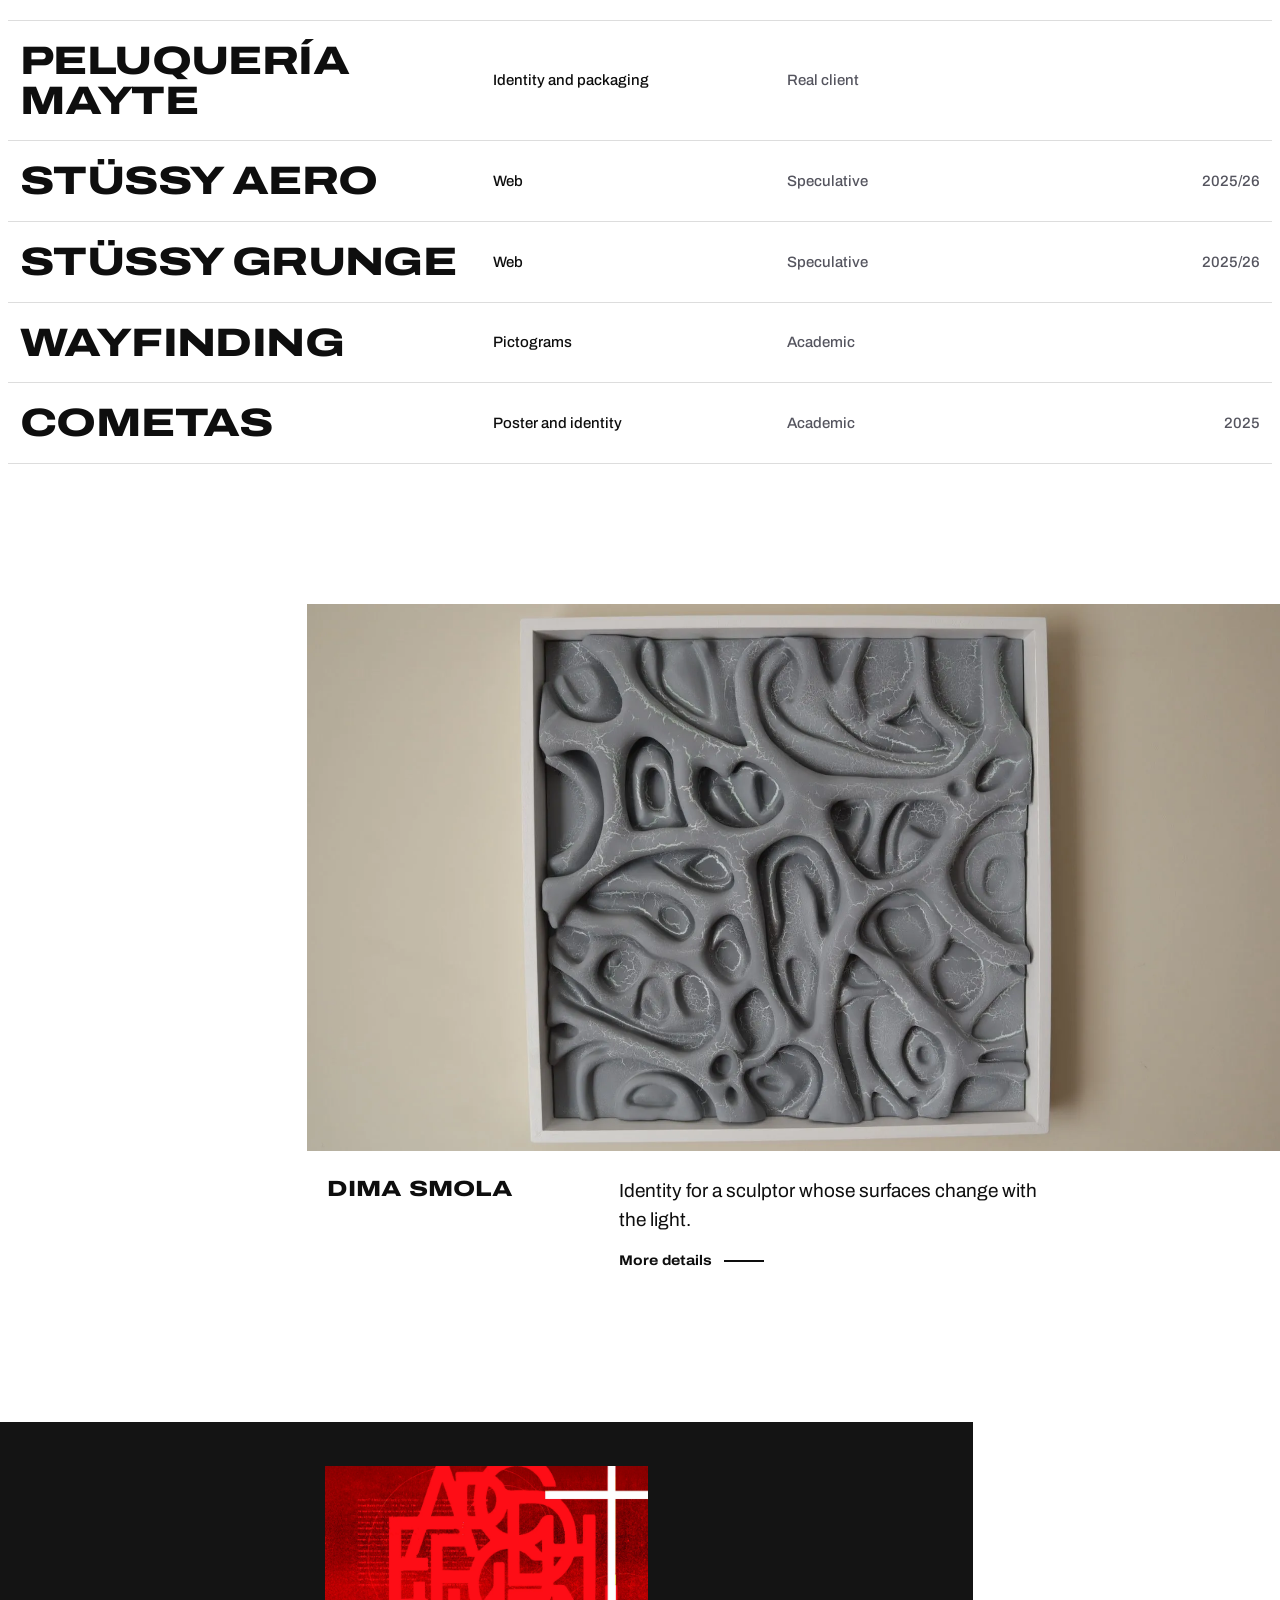
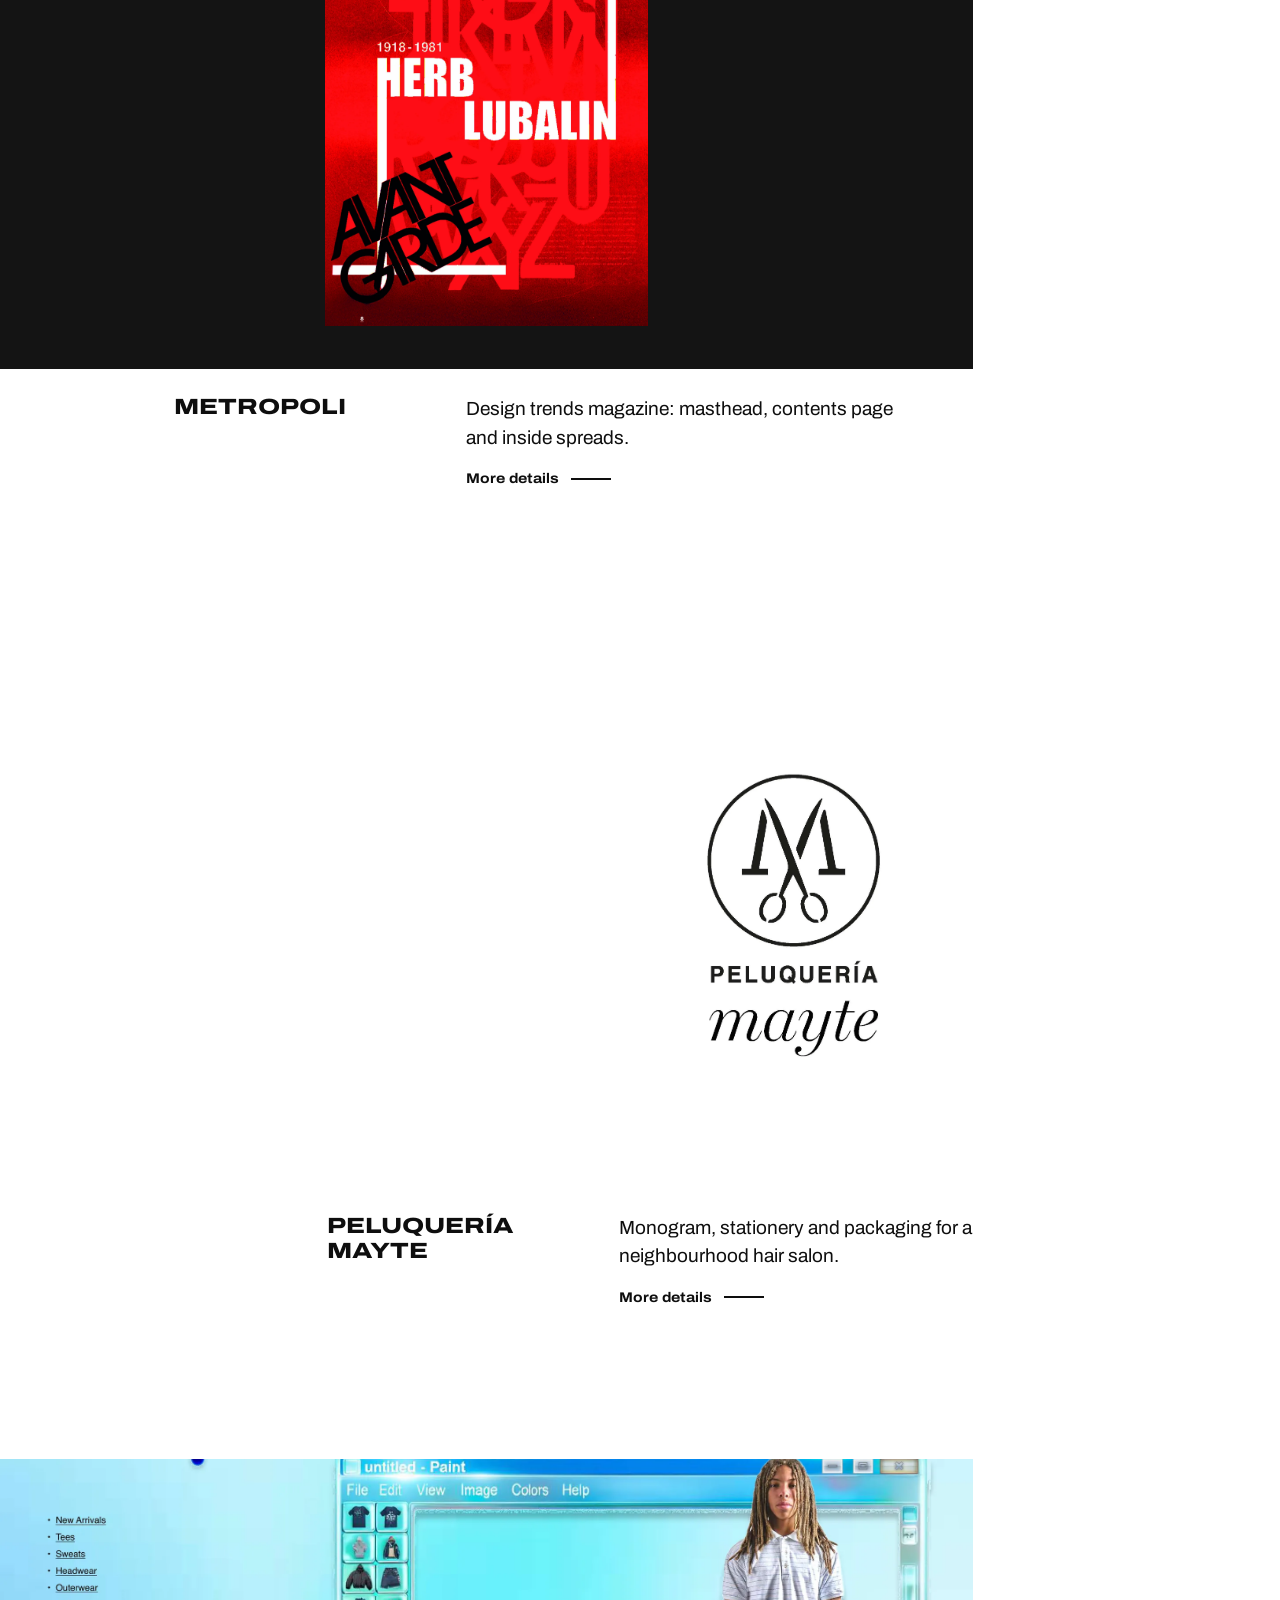
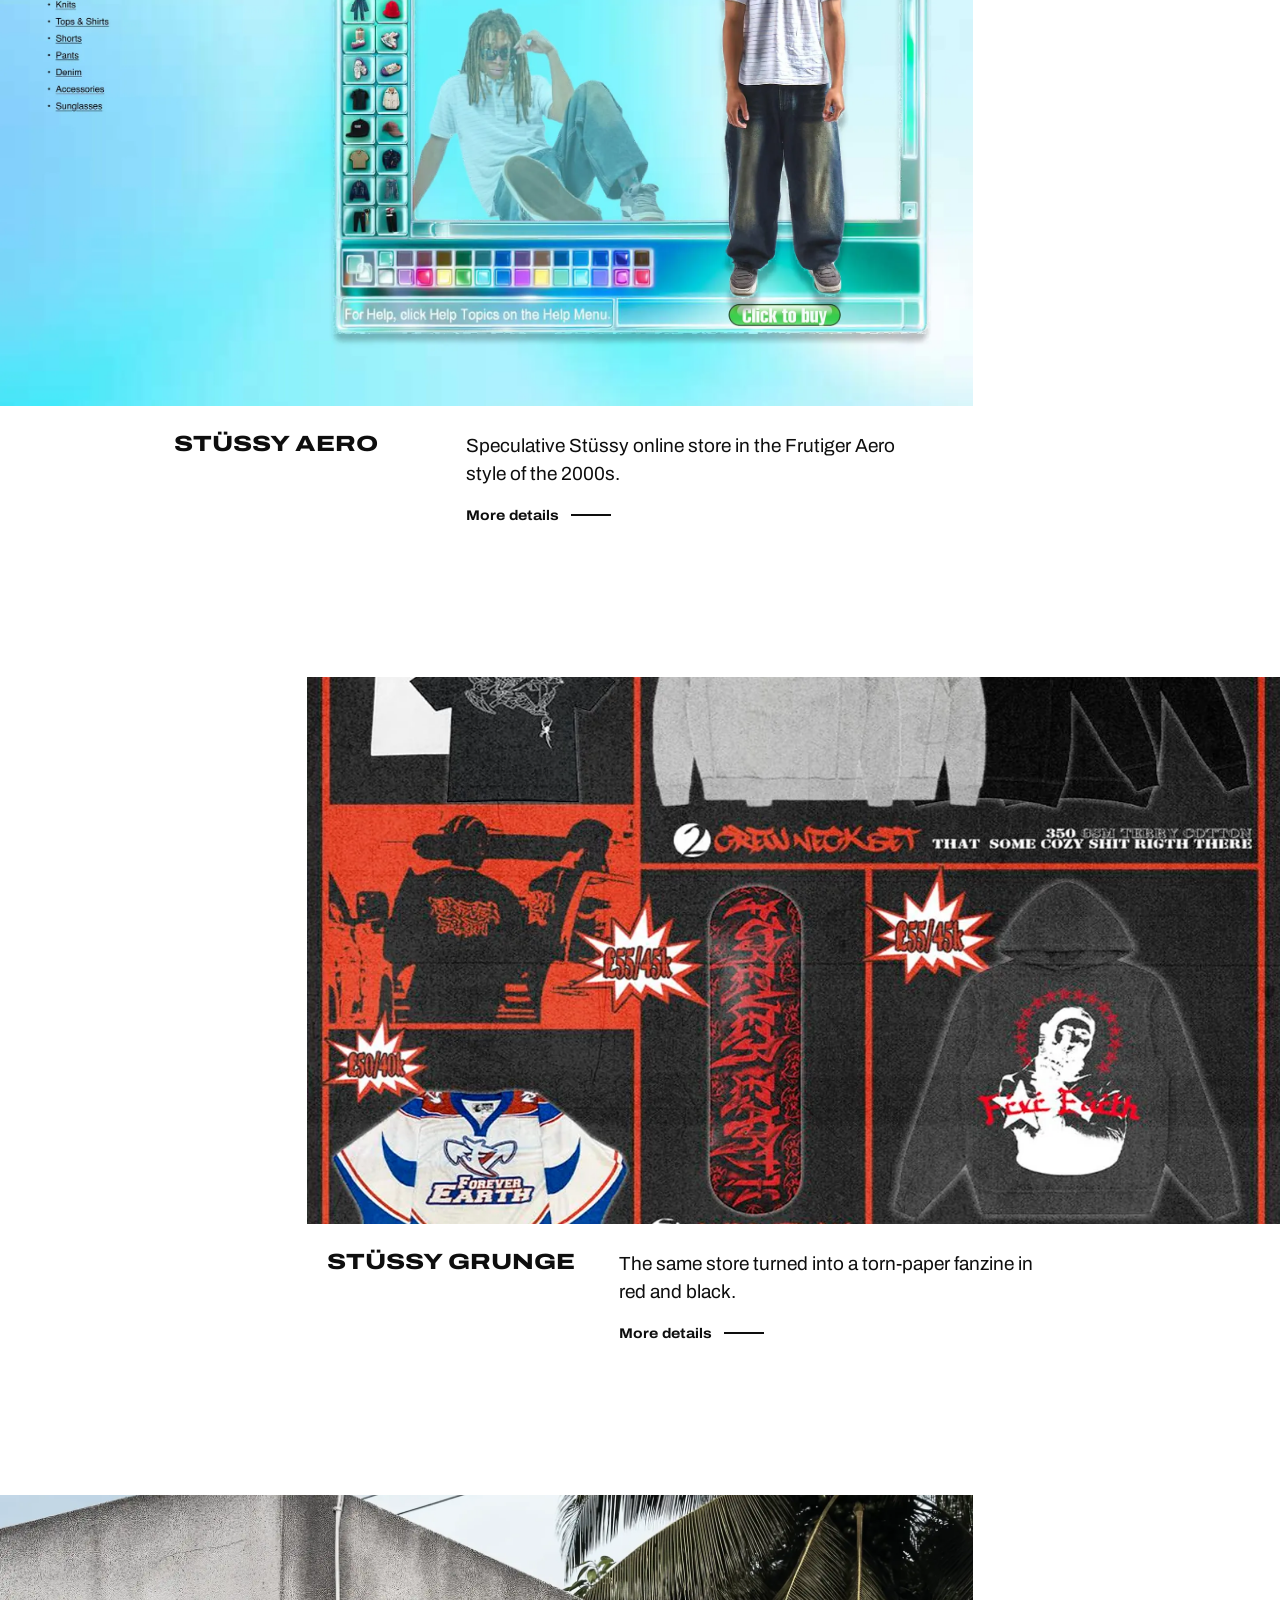
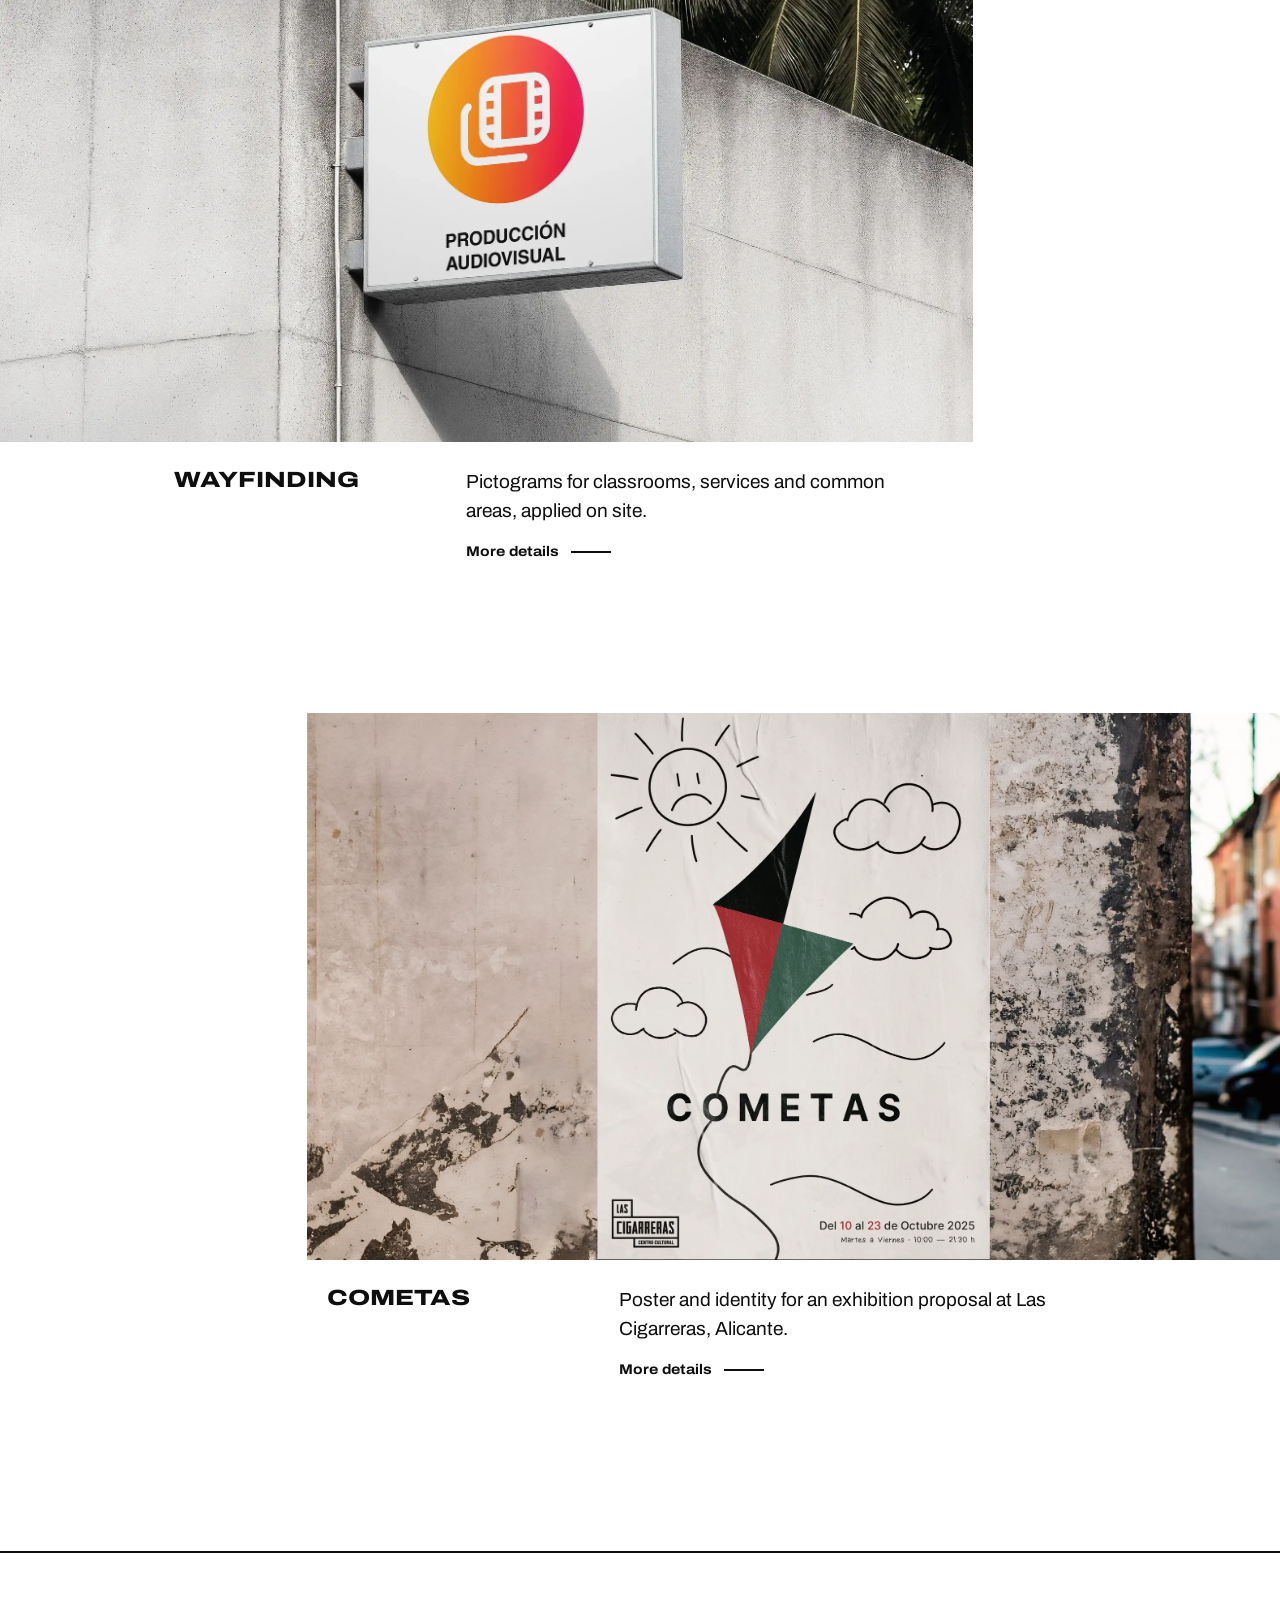
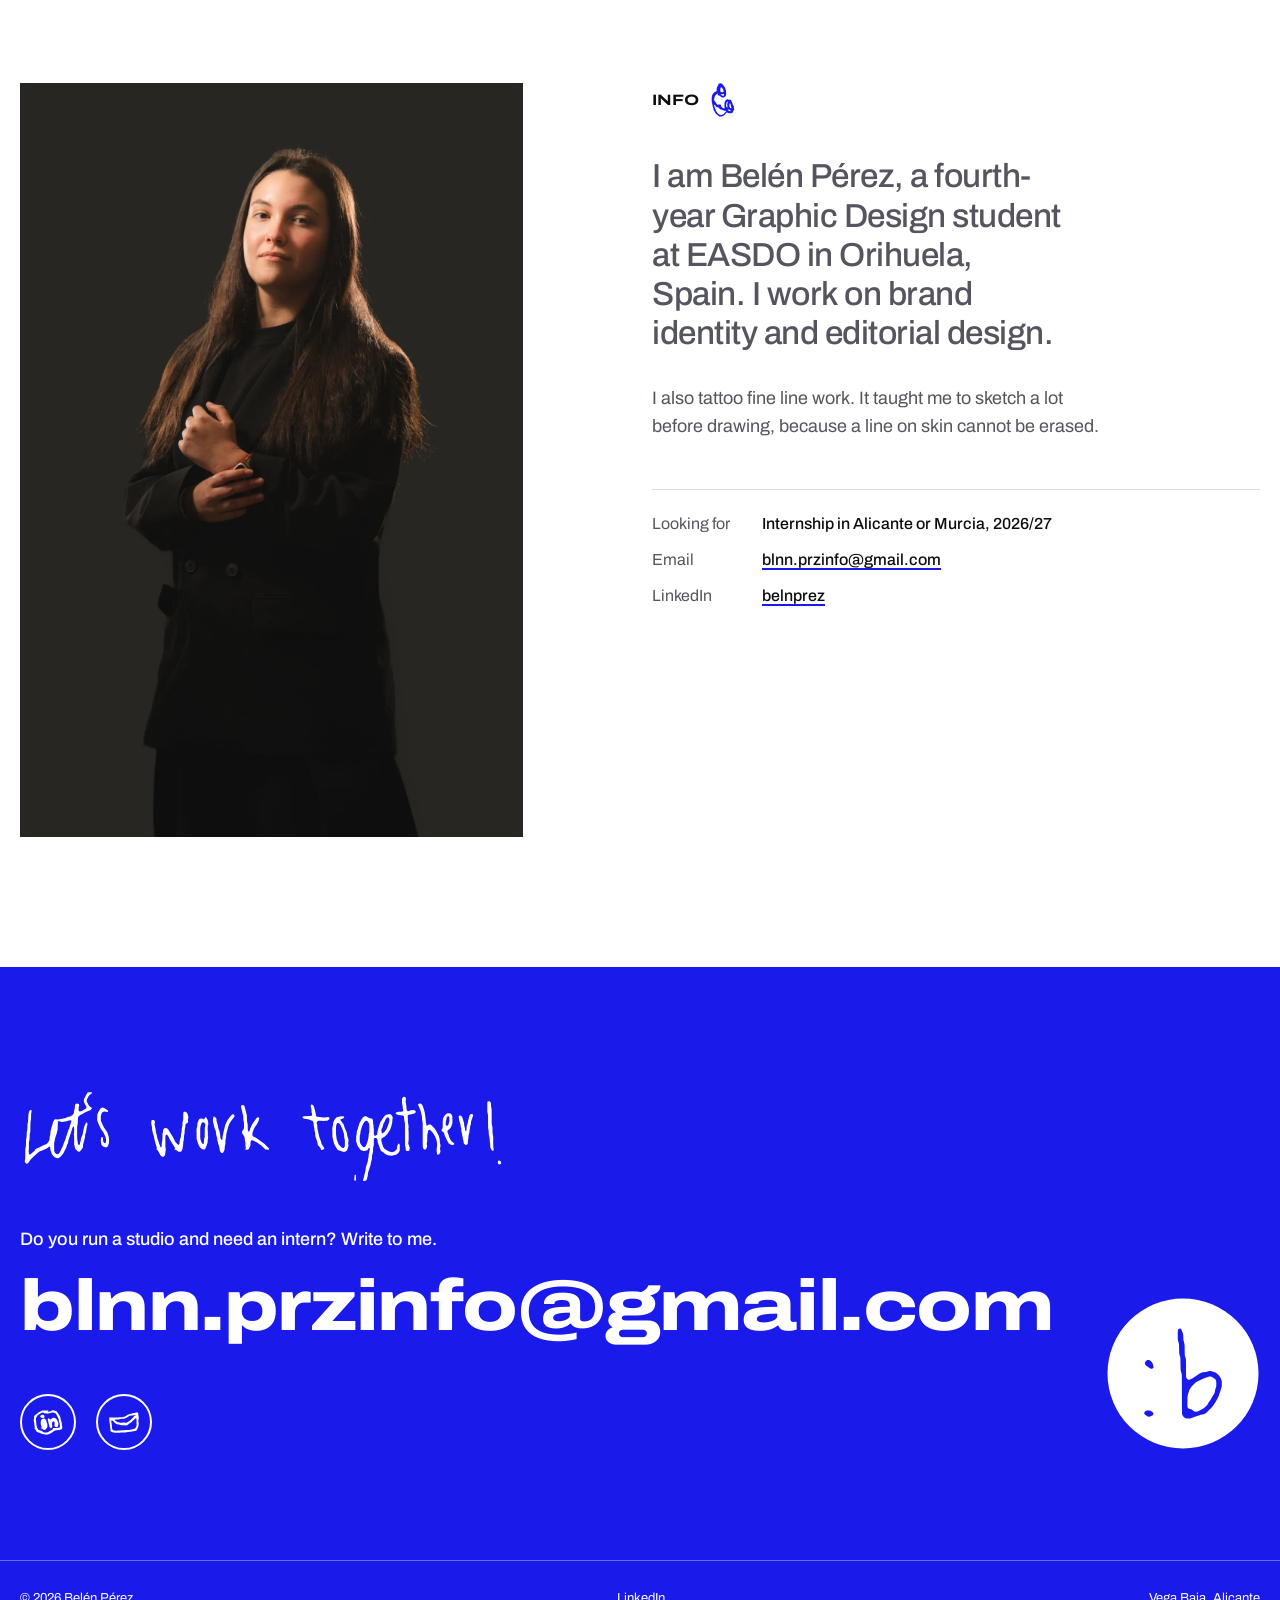
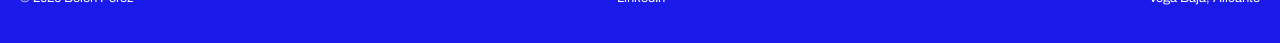
==== commit d5fe3081: "New brand (Hola BELÉN), Stüssy split into Aero and Grunge, SEO and print Applies the new personal br" ====
--- a/en/index.html
+++ b/en/index.html
@@ -2,28 +2,51 @@
 <html lang="en">
 <meta charset="utf-8">
 <meta name="viewport" content="width=device-width, initial-scale=1, viewport-fit=cover">
-<title>hola belén</title>
-<link rel="alternate" hreflang="es" href="../">
-<meta name="description" content="Belén Pérez, graphic designer. Brand identity and editorial design.">
-<link rel="icon" href="data:image/svg+xml,%3Csvg xmlns=%27http://www.w3.org/2000/svg%27 viewBox=%270 0 32 32%27%3E%3Crect width=%2732%27 height=%2732%27 fill=%27%23141414%27/%3E%3Ctext x=%2716%27 y=%2724%27 font-family=%27Arial%27 font-weight=%27700%27 font-size=%2722%27 text-anchor=%27middle%27 fill=%27%23F5F2EC%27%3Eb%3C/text%3E%3C/svg%3E">
+<title>Belén Pérez · Graphic designer in Alicante, Spain | Hola Belén</title>
+<meta name="description" content="Portfolio of Belén Pérez, graphic designer in Orihuela (Alicante, Spain). Brand identity, editorial, packaging and web design. Open to internships in 2026/27.">
+<!-- SEO -->
+<link rel="canonical" href="https://blnnprzinfo-crypto.github.io/holabelen/en/">
+<link rel="alternate" hreflang="es" href="https://blnnprzinfo-crypto.github.io/holabelen/">
+<link rel="alternate" hreflang="en" href="https://blnnprzinfo-crypto.github.io/holabelen/en/">
+<link rel="alternate" hreflang="x-default" href="https://blnnprzinfo-crypto.github.io/holabelen/">
+<meta name="theme-color" content="#1A1AEB">
+<meta name="author" content="Belén Pérez">
+<meta property="og:type" content="website">
+<meta property="og:site_name" content="Hola Belén">
+<meta property="og:title" content="Belén Pérez · Graphic designer in Alicante, Spain | Hola Belén">
+<meta property="og:description" content="Portfolio of Belén Pérez, graphic designer in Orihuela (Alicante, Spain). Brand identity, editorial, packaging and web design. Open to internships in 2026/27.">
+<meta property="og:url" content="https://blnnprzinfo-crypto.github.io/holabelen/en/">
+<meta property="og:image" content="https://blnnprzinfo-crypto.github.io/holabelen/img/og.png">
+<meta property="og:image:width" content="1200">
+<meta property="og:image:height" content="630">
+<meta property="og:image:alt" content="Hola Belén, diseño gráfico">
+<meta property="og:locale" content="en_GB">
+<meta property="og:locale:alternate" content="es_ES">
+<meta name="twitter:card" content="summary_large_image">
+<script type="application/ld+json">{"@context": "https://schema.org", "@type": "Person", "name": "Belén Pérez", "url": "https://blnnprzinfo-crypto.github.io/holabelen/en/", "image": "https://blnnprzinfo-crypto.github.io/holabelen/img/belen-perez.webp", "sameAs": ["https://www.linkedin.com/in/belnprez"], "address": {"@type": "PostalAddress", "addressLocality": "Orihuela", "addressRegion": "Alicante", "addressCountry": "ES"}, "alumniOf": {"@type": "EducationalOrganization", "name": "EASDO, Escuela de Arte y Superior de Diseño de Orihuela"}, "jobTitle": "Graphic designer", "knowsAbout": ["Brand identity", "Editorial design", "Packaging", "Web design", "Wayfinding"]}</script>
+<!-- /SEO -->
+<link rel="icon" href="../img/marca/simbolo-azul.svg" type="image/svg+xml">
 <link rel="preconnect" href="https://fonts.googleapis.com">
 <link rel="preconnect" href="https://fonts.gstatic.com" crossorigin>
-<link rel="stylesheet" href="https://fonts.googleapis.com/css2?family=Bricolage+Grotesque:opsz,wght@12..96,760&family=Inter:wght@300;400;500&display=swap">
+<link rel="stylesheet" href="https://fonts.googleapis.com/css2?family=Archivo:wdth,wght@62..125,300..900&display=swap">
 <link rel="stylesheet" href="../site.css">
 
 <a class="skip" href="#trabajo">Skip to work</a>
 <header class="site-head">
-  <a class="logo" href="#"><span class="h">hola</span> belén</a>
+  <a class="brand" href="#" aria-label="Hola Belén, home"><img class="on-white" src="../img/marca/logo-azul.svg" alt="" width="339" height="160"><img class="on-blue" src="../img/marca/logo-blanco.svg" alt="" width="339" height="160"></a>
   <nav aria-label="Main"><a href="#trabajo" data-sec="trabajo">Work</a><a href="#info" data-sec="info">Info</a><a href="../" hreflang="es" lang="es">ES</a></nav>
 </header>
 
 <!-- ================= HOME ================= -->
 <div id="home">
-  <section class="open hero" aria-label="Cover">
-    <img src="../img/dima-ola.webp" alt="Detail of a Dima Smola relief with pearly reflections">
-    <img src="../img/dima-cobre.webp" alt="Detail of a copper piece by Dima Smola">
-    <p class="wordmark logo" aria-label="hola belén"><span class="h">hola</span> <span>belén</span></p>
-    <span class="corner br credit-img">Dima Smola, 2026</span>
+  <section class="hero" aria-label="Cover">
+    <h1 class="sr">Hello, I am Belén Pérez, graphic designer</h1>
+    <div class="hero-mark" aria-hidden="true">
+      <img class="belen" src="../img/marca/belen-blanco.svg" alt="" width="422" height="97">
+      <span class="dg">graphic design</span>
+    </div>
+    <img class="hola" src="../img/marca/hola-blanco.svg" alt="" width="374" height="180" aria-hidden="true">
+    <p class="hero-foot"><span>Portfolio 2026</span><span>Orihuela, Alicante, Spain</span></p>
   </section>
 
   <section class="intro wrap">
@@ -33,12 +56,13 @@
   </section>
 
   <section class="index wrap" id="trabajo" aria-labelledby="t-trabajo">
-    <h2 id="t-trabajo">Work</h2>
+    <h2 id="t-trabajo" class="sec-title">Work</h2>
     <ol>
       <li><a href="#dima-smola" data-img="../img/dima-hero.webp"><span class="t">Dima Smola</span><span class="d">Identity</span><span class="k">Real client</span><span class="y">2026</span></a></li>
       <li><a href="#metropoli" data-img="../img/metropoli-herb-lubalin.webp"><span class="t">Metropoli</span><span class="d">Editorial</span><span class="k">Academic</span><span class="y">2025</span></a></li>
       <li><a href="#mayte" data-img="../img/mayte-papeleria.webp"><span class="t">Peluquería Mayte</span><span class="d">Identity and packaging</span><span class="k">Real client</span><span class="y"></span></a></li>
-      <li><a href="#stussy" data-img="../img/stussy-aero-apertura.webp"><span class="t">Stüssy</span><span class="d">Web</span><span class="k">Speculative</span><span class="y"></span></a></li>
+      <li><a href="#stussy-aero" data-img="../img/stussy-aero-apertura.webp"><span class="t">Stüssy Aero</span><span class="d">Web</span><span class="k">Speculative</span><span class="y">2025/26</span></a></li>
+      <li><a href="#stussy-grunge" data-img="../img/stussy-grunge-productos.webp"><span class="t">Stüssy Grunge</span><span class="d">Web</span><span class="k">Speculative</span><span class="y">2025/26</span></a></li>
       <li><a href="#senaletica" data-img="../img/senaletica-fachada.webp"><span class="t">Wayfinding</span><span class="d">Pictograms</span><span class="k">Academic</span><span class="y"></span></a></li>
       <li><a href="#cometas" data-img="../img/cometas-cartel-pared.webp"><span class="t">Cometas</span><span class="d">Poster and identity</span><span class="k">Academic</span><span class="y">2025</span></a></li>
     </ol>
@@ -48,34 +72,38 @@
   <section class="work" aria-label="Featured projects">
     <a class="proj right" href="#dima-smola">
       <figure><img src="../img/dima-hero.webp" alt="Grey sculptural relief by Dima Smola"></figure>
-      <div class="cap"><h3>Dima Smola</h3><div><p>Identity for a sculptor whose surfaces change with the light.</p><span class="more small">More details</span></div></div>
+      <div class="cap"><h3>Dima Smola</h3><div><p>Identity for a sculptor whose surfaces change with the light.</p><span class="more">More details</span></div></div>
     </a>
     <a class="proj left" href="#metropoli">
       <figure class="panel" style="background:#141414"><img src="../img/metropoli-herb-lubalin.webp" alt="Opening page on Herb Lubalin in Metropoli magazine" loading="lazy"></figure>
-      <div class="cap"><h3>Metropoli</h3><div><p>Design trends magazine: masthead, contents page and inside spreads.</p><span class="more small">More details</span></div></div>
+      <div class="cap"><h3>Metropoli</h3><div><p>Design trends magazine: masthead, contents page and inside spreads.</p><span class="more">More details</span></div></div>
     </a>
     <a class="proj right" href="#mayte">
       <figure class="panel" style="background:#FFFFFF"><img src="../img/mayte-monograma.webp" alt="Peluquería Mayte monogram, an M made from a pair of scissors" loading="lazy"></figure>
-      <div class="cap"><h3>Peluquería Mayte</h3><div><p>Monogram, stationery and packaging for a neighbourhood hair salon.</p><span class="more small">More details</span></div></div>
-    </a>
-    <a class="proj left" href="#stussy">
-      <figure><img src="../img/stussy-aero-apertura.webp" alt="Aero web proposal for Stüssy, with system windows and bubbles" style="object-position:50% 25%" loading="lazy"></figure>
-      <div class="cap"><h3>Stüssy</h3><div><p>Speculative web redesign in two directions: Aero and Grunge.</p><span class="more small">More details</span></div></div>
-    </a>
-    <a class="proj right" href="#senaletica">
+      <div class="cap"><h3>Peluquería Mayte</h3><div><p>Monogram, stationery and packaging for a neighbourhood hair salon.</p><span class="more">More details</span></div></div>
+    </a>
+    <a class="proj left" href="#stussy-aero">
+      <figure><img src="../img/stussy-aero-apertura.webp" alt="Aero direction of the Stüssy store, with a system window and bubbles" style="object-position:50% 25%" loading="lazy"></figure>
+      <div class="cap"><h3>Stüssy Aero</h3><div><p>Speculative Stüssy online store in the Frutiger Aero style of the 2000s.</p><span class="more">More details</span></div></div>
+    </a>
+    <a class="proj right" href="#stussy-grunge">
+      <figure><img src="../img/stussy-grunge-productos.webp" alt="Red and black product collage for the Grunge direction" style="object-position:50% 30%" loading="lazy"></figure>
+      <div class="cap"><h3>Stüssy Grunge</h3><div><p>The same store turned into a torn-paper fanzine in red and black.</p><span class="more">More details</span></div></div>
+    </a>
+    <a class="proj left" href="#senaletica">
       <figure><img src="../img/senaletica-fachada.webp" alt="Audiovisual production projecting sign on a concrete façade" loading="lazy"></figure>
-      <div class="cap"><h3>Wayfinding</h3><div><p>Pictograms for classrooms, services and common areas, applied on site.</p><span class="more small">More details</span></div></div>
-    </a>
-    <a class="proj left" href="#cometas">
+      <div class="cap"><h3>Wayfinding</h3><div><p>Pictograms for classrooms, services and common areas, applied on site.</p><span class="more">More details</span></div></div>
+    </a>
+    <a class="proj right" href="#cometas">
       <figure><img src="../img/cometas-cartel-pared.webp" alt="Cometas poster pasted on a peeling wall" loading="lazy"></figure>
-      <div class="cap"><h3>Cometas</h3><div><p>Poster and identity for an exhibition proposal at Las Cigarreras, Alicante.</p><span class="more small">More details</span></div></div>
+      <div class="cap"><h3>Cometas</h3><div><p>Poster and identity for an exhibition proposal at Las Cigarreras, Alicante.</p><span class="more">More details</span></div></div>
     </a>
   </section>
 
   <section class="info wrap" id="info">
     <figure class="me"><img src="../img/belen-perez.webp" alt="Portrait of Belén Pérez in a black blazer against a dark background" width="1334" height="2000" loading="lazy"></figure>
     <div class="about">
-      <h2>Info</h2>
+      <h2>Info <img class="cara" src="../img/marca/mano-cara-azul.svg" alt="" width="23" height="34" aria-hidden="true"></h2>
       <p class="big">I am Belén Pérez, a fourth-year Graphic Design student at EASDO in Orihuela, Spain. I work on brand identity and editorial design.</p>
       <p>I also tattoo fine line work. It taught me to sketch a lot before drawing, because a line on skin cannot be erased.</p>
       <dl>
@@ -86,11 +114,19 @@
     </div>
   </section>
 
-  <section class="contact wrap" id="contacto">
-    <p>Do you run a studio and need an intern? Write to me.</p>
-    <a class="mail" href="mailto:blnn.przinfo@gmail.com">blnn.przinfo@gmail.com</a>
-  </section>
-  <footer class="wrap"><span>© 2026 Belén Pérez</span><a href="https://www.linkedin.com/in/belnprez">LinkedIn</a><span>Vega Baja, Alicante</span></footer>
+  <section class="contact" id="contacto">
+    <div class="wrap">
+      <img class="mano" src="../img/marca/mano-work-blanco.svg" alt="Let's work together!" width="265" height="53">
+      <p>Do you run a studio and need an intern? Write to me.</p>
+      <a class="mail" href="mailto:blnn.przinfo@gmail.com">blnn.przinfo@gmail.com</a>
+      <ul class="social" aria-label="Contact">
+        <li><a href="https://www.linkedin.com/in/belnprez"><img src="../img/marca/mano-in-blanco.svg" alt="LinkedIn" width="31" height="26"></a></li>
+        <li><a href="mailto:blnn.przinfo@gmail.com"><img src="../img/marca/mano-sobre-blanco.svg" alt="Email" width="31" height="22"></a></li>
+      </ul>
+      <img class="simbolo" src="../img/marca/simbolo-blanco.svg" alt="" width="153" height="153" aria-hidden="true">
+    </div>
+    <footer class="wrap"><span>© 2026 Belén Pérez</span><a href="https://www.linkedin.com/in/belnprez">LinkedIn</a><span>Vega Baja, Alicante</span></footer>
+  </section>
 </div>
 
 <!-- ================= PROYECTO: DIMA SMOLA ================= -->
@@ -134,7 +170,7 @@
     <div class="plate"><img src="../img/dima-instagram.webp" alt="Instagram templates"></div>
   </section>
 
-  <a class="next wrap" href="#metropoli"><span>Next project</span><b>Metropoli</b></a>
+  <a class="next" href="#metropoli"><span class="wrap"><span>Next project</span><b>Metropoli</b></span></a>
   <footer class="wrap"><span>© 2026 Belén Pérez</span><a href="#info">Info</a><span>Vega Baja, Alicante</span></footer>
 </div>
 
@@ -182,7 +218,7 @@
     <div class="plate"><img src="../img/metropoli-mockup.webp" alt="Printed spread with the Diseño en transformación text and the colour contents page" loading="lazy"></div>
   </section>
 
-  <a class="next wrap" href="#mayte"><span>Next project</span><b>Peluquería Mayte</b></a>
+  <a class="next" href="#mayte"><span class="wrap"><span>Next project</span><b>Peluquería Mayte</b></span></a>
   <footer class="wrap"><span>© 2026 Belén Pérez</span><a href="#info">Info</a><span>Vega Baja, Alicante</span></footer>
 </div>
 
@@ -242,49 +278,84 @@
     <div class="plate"><img src="../img/mayte-mupi.webp" alt="Street poster with the Tu belleza, nuestra pasión campaign" loading="lazy"></div>
   </section>
 
-  <a class="next wrap" href="#stussy"><span>Next project</span><b>Stüssy</b></a>
-  <footer class="wrap"><span>© 2026 Belén Pérez</span><a href="#info">Info</a><span>Vega Baja, Alicante</span></footer>
-</div>
-
-<!-- ================= PROYECTO: STÜSSY ================= -->
-<div id="stussy" class="case" hidden>
-  <section class="open two" aria-label="Project opening">
-    <img src="../img/stussy-aero-apertura.webp" alt="Aero direction: website with blue sky, system window and glass bubbles" style="object-position:50% 20%">
+  <a class="next" href="#stussy-aero"><span class="wrap"><span>Next project</span><b>Stüssy Aero</b></span></a>
+  <footer class="wrap"><span>© 2026 Belén Pérez</span><a href="#info">Info</a><span>Vega Baja, Alicante</span></footer>
+</div>
+
+<!-- ================= PROYECTO: STÜSSY AERO ================= -->
+<div id="stussy-aero" class="case" hidden>
+  <section class="open two" aria-label="Project opening">
+    <img src="../img/stussy-aero-apertura.webp" alt="Aero direction: website with a turquoise sky, system window and glass bubbles" style="object-position:50% 20%">
+    <img src="../img/stussy-burbuja-chaqueta.webp" alt="Varsity jacket inside a glass bubble">
+    <span class="corner bl">Stüssy Aero</span>
+    <span class="corner br">web · speculative project</span>
+  </section>
+
+  <header class="case-head wrap">
+    <h1>Stüssy Aero</h1>
+    <p class="tag">Speculative project</p>
+    <dl class="meta" aria-label="Project details"><div><dt>Type</dt><dd>Speculative</dd></div><div><dt>Disciplines</dt><dd>Web design</dd></div><div><dt>Year</dt><dd>2025/26</dd></div><div><dt>Style</dt><dd>Frutiger Aero</dd></div></dl>
+  </header>
+
+  <section class="case-text wrap">
+    <p class="lead">The Stüssy online store turned into an early-2000s computer desktop, with a turquoise sky and products inside bubbles.</p>
+    <div class="body">
+      <p>This direction comes from Frutiger Aero, the optimistic look of the interfaces of those years. I studied the 2008 Disney Channel website and the 2007 Windows Vista site and kept their glossy gradients, reflections and organic shapes.</p>
+      <p>The background is light turquoise and the buttons use fuchsia, red, green and blue with a glossy finish. Products float in bubbles you pop to open the product page. Underneath, the page is organised in modules, just like the Grunge version.</p>
+      <p class="credit">Speculative project, not commissioned by or affiliated with the brand · Moodboard with third-party references · Product and model photos: Stüssy</p>
+    </div>
+  </section>
+
+  <section class="plates" aria-label="Project images">
+    <div class="plate"><img src="../img/stussy-aero-moodboard.webp" alt="Frutiger Aero moodboard with gradients, bubbles and 2000s screens" loading="lazy"></div>
+    <div class="plate"><img src="../img/stussy-aero-wireframe.webp" alt="Wireframe of the Aero direction" loading="lazy"></div>
+    <div class="plate web" style="background:#74F0FA"><img src="../img/stussy-aero-web.webp" alt="Full page of the Aero direction" loading="lazy"></div>
+    <div class="quad sq">
+      <img src="../img/stussy-burbuja-chaqueta.webp" alt="Varsity jacket inside a bubble" loading="lazy">
+      <img src="../img/stussy-burbuja-camiseta.webp" alt="Blue T-shirt inside a bubble" loading="lazy">
+      <img src="../img/stussy-burbuja-gorra.webp" alt="Black cap inside a bubble" loading="lazy">
+      <img src="../img/stussy-burbuja-sudadera.webp" alt="Hoodie inside a bubble" loading="lazy">
+    </div>
+    <div class="plate"><img src="../img/stussy-aero-color.webp" alt="Colour palette of the Aero direction" loading="lazy"></div>
+  </section>
+
+  <a class="next" href="#stussy-grunge"><span class="wrap"><span>Next project</span><b>Stüssy Grunge</b></span></a>
+  <footer class="wrap"><span>© 2026 Belén Pérez</span><a href="#info">Info</a><span>Vega Baja, Alicante</span></footer>
+</div>
+
+<!-- ================= PROYECTO: STÜSSY GRUNGE ================= -->
+<div id="stussy-grunge" class="case" hidden>
+  <section class="open two" aria-label="Project opening">
     <img src="../img/stussy-grunge-productos.webp" alt="Grunge direction: red and black collage with products">
-    <span class="corner bl">Stüssy</span>
+    <img src="../img/stussy-grunge-moodboard.webp" alt="Grunge moodboard with fanzines, posters and expressive type" style="object-position:70% 50%">
+    <span class="corner bl">Stüssy Grunge</span>
     <span class="corner br">web · speculative project</span>
   </section>
 
   <header class="case-head wrap">
-    <h1>Stüssy</h1>
+    <h1>Stüssy Grunge</h1>
     <p class="tag">Speculative project</p>
-    <dl class="meta" aria-label="Project details"><div><dt>Type</dt><dd>Speculative</dd></div><div><dt>Disciplines</dt><dd>Web design</dd></div></dl>
-  </header>
-
-  <section class="case-text wrap">
-    <p class="lead">Two online stores for Stüssy that look nothing alike. One is made of glass and blue sky, the other of photocopies and tape.</p>
-    <div class="body">
-        <p>The Aero direction brings back the look of 2000s computer desktops. A sky background, operating system windows and products inside glass bubbles that you pop to see the product page.</p>
-        <p>The Grunge direction goes to the other extreme. Red and black collage, cut-outs, bursts and broken type for the best sellers section and a November promotion.</p>
-      <p class="credit">Speculative project, not commissioned by or affiliated with the brand · Academic project · Product and model photos: Stüssy</p>
-    </div>
-  </section>
-
-  <section class="plates" aria-label="Project images">
-    <div class="duo pages">
-      <img src="../img/stussy-aero-web.webp" alt="Full page of the Aero direction" loading="lazy">
-      <img src="../img/stussy-grunge-web.webp" alt="Full page of the Grunge direction" loading="lazy">
-    </div>
-    <div class="quad sq">
-      <img src="../img/stussy-burbuja-chaqueta.webp" alt="Varsity jacket inside a glass bubble" loading="lazy">
-      <img src="../img/stussy-burbuja-camiseta.webp" alt="Blue T-shirt inside a glass bubble" loading="lazy">
-      <img src="../img/stussy-burbuja-gorra.webp" alt="Black cap inside a glass bubble" loading="lazy">
-      <img src="../img/stussy-burbuja-sudadera.webp" alt="Hoodie inside a glass bubble" loading="lazy">
-    </div>
+    <dl class="meta" aria-label="Project details"><div><dt>Type</dt><dd>Speculative</dd></div><div><dt>Disciplines</dt><dd>Web design</dd></div><div><dt>Year</dt><dd>2025/26</dd></div><div><dt>Style</dt><dd>Grunge, fanzine</dd></div></dl>
+  </header>
+
+  <section class="case-text wrap">
+    <p class="lead">The Stüssy online store put together like a photocopied fanzine, with torn paper and red on black.</p>
+    <div class="body">
+      <p>I started from streetwear and the skate culture the brand was born in. I looked at websites that bring collage to the screen, such as Self Seekers and Eminem's 2008 site, and used texture and wear as part of the interface.</p>
+      <p>Black is the base, white appears as torn paper between sections and red #BE0000 marks prices and frames. Under the noise there is a 12-column grid with products in three-column modules, so the store stays easy to use.</p>
+      <p class="credit">Speculative project, not commissioned by or affiliated with the brand · Moodboard with third-party references · Product and model photos: Stüssy</p>
+    </div>
+  </section>
+
+  <section class="plates" aria-label="Project images">
+    <div class="plate"><img src="../img/stussy-grunge-moodboard.webp" alt="Grunge moodboard with fanzines, posters and expressive type" loading="lazy"></div>
+    <div class="plate"><img src="../img/stussy-grunge-wireframe.webp" alt="Wireframe of the Grunge direction" loading="lazy"></div>
+    <div class="plate web" style="background:#0E0E0E"><img src="../img/stussy-grunge-web.webp" alt="Full page of the Grunge direction" loading="lazy"></div>
     <div class="plate panel dark"><img src="../img/stussy-grunge-productos.webp" alt="Product collage for the Grunge direction" loading="lazy"></div>
-  </section>
-
-  <a class="next wrap" href="#senaletica"><span>Next project</span><b>Wayfinding</b></a>
+    <div class="plate"><img src="../img/stussy-grunge-color.webp" alt="Grunge colour palette: red, black and white" loading="lazy"></div>
+  </section>
+
+  <a class="next" href="#senaletica"><span class="wrap"><span>Next project</span><b>Wayfinding</b></span></a>
   <footer class="wrap"><span>© 2026 Belén Pérez</span><a href="#info">Info</a><span>Vega Baja, Alicante</span></footer>
 </div>
 
@@ -331,7 +402,7 @@
     <div class="plate"><img src="../img/senaletica-fachada.webp" alt="Audiovisual production projecting sign on a façade" loading="lazy"></div>
   </section>
 
-  <a class="next wrap" href="#cometas"><span>Next project</span><b>Cometas</b></a>
+  <a class="next" href="#cometas"><span class="wrap"><span>Next project</span><b>Cometas</b></span></a>
   <footer class="wrap"><span>© 2026 Belén Pérez</span><a href="#info">Info</a><span>Vega Baja, Alicante</span></footer>
 </div>
 
@@ -374,7 +445,7 @@
     </div>
   </section>
 
-  <a class="next wrap" href="#dima-smola"><span>Next project</span><b>Dima Smola</b></a>
+  <a class="next" href="#dima-smola"><span class="wrap"><span>Next project</span><b>Dima Smola</b></span></a>
   <footer class="wrap"><span>© 2026 Belén Pérez</span><a href="#info">Info</a><span>Vega Baja, Alicante</span></footer>
 </div>
 
--- a/site.css
+++ b/site.css
@@ -1,174 +1,193 @@
-/* hola belén — estilos compartidos por la versión ES (index.html) y EN (en/index.html)
-   Marca: papel #F5F2EC · tinta #141414 · azul calco #3B2FD9 (solo acentos y hover)
-   Tipos: Bricolage Grotesque 760 (logo y títulos) · Inter (textos) */
+/* Hola BELÉN · diseño gráfico — estilos compartidos ES (index.html) y EN (en/index.html)
+   Marca: azul #1A1AEB · negro #0E0E0E · blanco #FFFFFF
+   Tipografía web: Archivo (variable). Ancho 125 % para titulares, en la línea del BELÉN del logotipo.
+   Al final del archivo está la maquetación para imprimir o exportar a PDF (A4 horizontal). */
 :root{
-  --papel:#F5F2EC; --tinta:#141414; --calco:#3B2FD9; --gris:#6E6B66; --linea:rgba(20,20,20,.16); --hueso:#ECE7DE;
-  --display:"Bricolage Grotesque","Helvetica Neue",Arial,sans-serif;
-  --text:"Inter",system-ui,-apple-system,"Segoe UI",sans-serif;
-  --gut:max(20px, env(safe-area-inset-left,0px));
-  --gutr:max(20px, env(safe-area-inset-right,0px));
-  --max:1600px;
-}
-@media (prefers-color-scheme: dark){:root:not([data-theme="light"]){--papel:#121212;--tinta:#F1EEE8;--calco:#8F88FF;--gris:#A3A09A;--linea:rgba(241,238,232,.18);--hueso:#1C1B1A;color-scheme:dark}}
-:root[data-theme="dark"]{--papel:#121212;--tinta:#F1EEE8;--calco:#8F88FF;--gris:#A3A09A;--linea:rgba(241,238,232,.18);--hueso:#1C1B1A;color-scheme:dark}
-
+  --azul:#1A1AEB; --negro:#0E0E0E; --blanco:#FFFFFF; --gris:#55555F; --linea:rgba(14,14,14,.14); --fondo-img:#EFEFF4;
+  --font:"Archivo","Helvetica Neue",Arial,sans-serif;
+  --gut:max(20px, env(safe-area-inset-left,0px)); --gutr:max(20px, env(safe-area-inset-right,0px));
+  --max:1600px; --head:68px;
+  color-scheme:light;
+}
 *{box-sizing:border-box}
 html{-webkit-text-size-adjust:100%}
-body{margin:0;background:var(--papel);color:var(--tinta);font-family:var(--text);font-weight:300;line-height:1.5;-webkit-font-smoothing:antialiased}
+body{margin:0;background:var(--blanco);color:var(--negro);font-family:var(--font);font-weight:400;font-stretch:100%;line-height:1.5;-webkit-font-smoothing:antialiased}
 img{display:block;max-width:100%}
 a{color:inherit;text-decoration:none}
-a:focus-visible,button:focus-visible{outline:2px solid var(--calco);outline-offset:4px}
-::selection{background:var(--calco);color:#fff}
+a:focus-visible,button:focus-visible{outline:3px solid var(--azul);outline-offset:4px}
+.contact a:focus-visible,.hero a:focus-visible,.next:focus-visible{outline-color:var(--blanco)}
+::selection{background:var(--azul);color:var(--blanco)}
 .wrap{max-width:var(--max);margin-inline:auto;padding-left:var(--gut);padding-right:var(--gutr)}
-.logo{font-family:var(--display);font-weight:760;letter-spacing:-.02em;white-space:nowrap}
-.logo .h{-webkit-text-fill-color:transparent;-webkit-text-stroke:.055em currentColor}
-.skip{position:absolute;left:-9999px;top:8px;background:var(--tinta);color:var(--papel);padding:8px 12px;z-index:50}
+.sr{position:absolute;width:1px;height:1px;overflow:hidden;clip-path:inset(50%);white-space:nowrap}
+.skip{position:absolute;left:-9999px;top:8px;background:var(--azul);color:var(--blanco);padding:8px 12px;z-index:50}
 .skip:focus{left:8px}
+/* titulares de marca: palo seco extendido en mayúsculas */
+.x{font-stretch:125%;font-weight:800;text-transform:uppercase;letter-spacing:-.01em}
 
 /* ---------- cabecera fija ---------- */
-.site-head{position:fixed;inset:0 0 auto;z-index:20;display:flex;justify-content:space-between;align-items:center;gap:16px;padding:16px var(--gutr) 16px var(--gut);color:#fff;mix-blend-mode:difference;pointer-events:none}
-.site-head a{pointer-events:auto}
-.site-head .logo{font-size:20px;transition:opacity .3s}
-.en-portada .site-head .logo{opacity:0;pointer-events:none}
-.site-head nav{display:flex;gap:22px;font-size:14px;font-weight:400}
-.site-head nav a{position:relative}
-.site-head nav a::after{content:"";position:absolute;left:0;right:0;bottom:-3px;height:1px;background:currentColor;transform:scaleX(0);transform-origin:left;transition:transform .3s}
+.site-head{position:fixed;inset:0 0 auto;z-index:20;height:var(--head);display:flex;justify-content:space-between;align-items:center;gap:16px;padding:0 var(--gutr) 0 var(--gut);background:var(--blanco);border-bottom:1px solid var(--linea);transition:background .25s,border-color .25s}
+.site-head .brand img{height:40px;width:auto}
+.site-head .brand .on-blue{display:none}
+.site-head nav{display:flex;gap:26px;font-size:15px;font-weight:600;font-stretch:112%}
+.site-head nav a{padding:10px 0;position:relative}
+.site-head nav a::after{content:"";position:absolute;left:0;right:0;bottom:4px;height:2px;background:currentColor;transform:scaleX(0);transform-origin:left;transition:transform .25s}
 .site-head nav a:hover::after,.site-head nav a[aria-current="page"]::after{transform:scaleX(1)}
-
-/* ---------- apertura a sangre ---------- */
-.open{position:relative;display:grid;grid-template-columns:1fr 1fr;height:100svh;min-height:560px;max-height:1200px;overflow:hidden;background:#1B1A18}
-.open img{width:100%;height:100%;min-height:0;object-fit:cover}
-.open::after{content:"";position:absolute;inset:0;z-index:1;pointer-events:none;background:linear-gradient(rgba(0,0,0,.35),transparent 120px),linear-gradient(0deg,rgba(0,0,0,.45),transparent 45%)}
-.corner{position:absolute;z-index:2;color:#fff;font-size:13px;font-weight:400}
-.corner.bl{bottom:20px;left:var(--gut)} .corner.br{bottom:20px;right:var(--gutr);text-align:right}
-
-/* portada: el logotipo es la imagen principal */
-.hero .wordmark{position:absolute;z-index:2;left:calc(var(--gut) - .04em);right:var(--gutr);bottom:48px;margin:0;color:#fff;font-size:clamp(64px,17.2vw,300px);line-height:.8;letter-spacing:-.045em}
-.hero .wordmark span{display:inline-block}
-.hero .credit-img{bottom:20px}
+.site-head nav a:hover{color:var(--azul)}
+.en-portada .site-head{background:transparent;border-color:transparent;color:var(--blanco)}
+.en-portada .site-head .on-white{display:none} .en-portada .site-head .on-blue{display:block}
+.site-head .brand{transition:opacity .25s} .en-portada .site-head .brand{opacity:0;pointer-events:none}
+.en-portada .site-head nav a:hover{color:var(--blanco)}
+
+/* ---------- portada: composición de la tarjeta ---------- */
+.hero{position:relative;height:100svh;min-height:600px;max-height:1100px;background:var(--azul);color:var(--blanco);overflow:hidden}
+.hero-mark{position:absolute;right:var(--gutr);top:calc(var(--head) + 7vh);width:min(56vw,900px);text-align:right}
+.hero-mark .belen{width:100%;height:auto}
+.hero-mark .dg{display:block;margin-top:.5em;font-size:clamp(16px,2.1vw,34px);font-weight:600;font-stretch:125%;letter-spacing:.005em}
+.hero .hola{position:absolute;left:-3vw;bottom:-7vh;width:min(98vw,1500px);max-width:none;height:auto}
+.hero-foot{position:absolute;right:var(--gutr);bottom:22px;margin:0;display:flex;gap:28px;font-size:14px;font-weight:500}
 @media (prefers-reduced-motion:no-preference){
-  .hero .wordmark span{animation:sube 1.1s cubic-bezier(.2,.7,.1,1) both}
-  .hero .wordmark span+span{animation-delay:.12s}
-  @keyframes sube{from{transform:translateY(40%);opacity:0}to{transform:none;opacity:1}}
+  .hero .hola{animation:traza 1.2s cubic-bezier(.2,.7,.1,1) both .1s}
+  .hero-mark{animation:entra .8s cubic-bezier(.2,.7,.1,1) both}
+  @keyframes traza{from{clip-path:inset(0 100% 0 0)}to{clip-path:inset(0 0 0 0)}}
+  @keyframes entra{from{opacity:0;transform:translateY(12px)}to{opacity:1;transform:none}}
 }
 
 /* ---------- presentación ---------- */
-.intro{display:grid;grid-template-columns:repeat(12,1fr);gap:24px;padding-block:120px 140px}
-.intro .who{grid-column:1/5;font-size:15px;font-weight:400}
-.intro .who b{display:block;font-family:var(--display);font-weight:760;font-size:22px;letter-spacing:-.015em;margin-bottom:4px}
+.intro{display:grid;grid-template-columns:repeat(12,1fr);gap:24px;padding-block:120px 130px}
+.intro .who{grid-column:1/5;margin:0;font-size:15px}
+.intro .who b{display:block;font-size:22px;font-stretch:125%;font-weight:800;text-transform:uppercase;margin-bottom:6px}
 .intro .who span{color:var(--gris)}
-.intro .claim{grid-column:5/13;margin:0;font-size:clamp(30px,3.9vw,60px);line-height:1.12;letter-spacing:-.02em;max-width:20ch}
-.intro .status{grid-column:5/13;margin:36px 0 0;display:flex;align-items:center;gap:10px;font-size:15px;font-weight:400}
-.intro .status::before{content:"";width:10px;height:10px;background:var(--calco)}
-
-/* ---------- índice de proyectos ---------- */
+.intro .claim{grid-column:5/13;margin:0;font-size:clamp(30px,3.8vw,58px);line-height:1.1;font-weight:500;letter-spacing:-.02em;max-width:20ch}
+.intro .status{grid-column:5/13;margin:40px 0 0;display:inline-flex;align-items:center;gap:12px;justify-self:start;padding:10px 16px;background:var(--azul);color:var(--blanco);font-size:15px;font-weight:600}
+
+/* ---------- índice ---------- */
 .index{padding-bottom:140px}
-.index h2,.feature-head{font-family:var(--display);font-weight:760;font-size:22px;letter-spacing:-.015em;margin:0 0 20px}
-.index ol{list-style:none;margin:0;padding:0;border-top:1px solid var(--linea)}
-.index li a{display:grid;grid-template-columns:4fr 3fr 3fr 2fr;gap:24px;align-items:baseline;padding:22px 0;border-bottom:1px solid var(--linea);transition:color .2s,padding .3s}
-.index .t{font-family:var(--display);font-weight:760;font-size:clamp(26px,3.2vw,48px);line-height:1;letter-spacing:-.03em}
-.index .d,.index .k,.index .y{font-size:15px;font-weight:400}
+.sec-title{font-size:15px;font-weight:700;font-stretch:125%;text-transform:uppercase;letter-spacing:.02em;margin:0 0 18px;display:flex;align-items:center;gap:12px}
+.index ol{list-style:none;margin:0;padding:0;border-top:2px solid var(--negro)}
+.index li a{display:grid;grid-template-columns:5fr 3fr 3fr 2fr;gap:24px;align-items:center;padding:20px 12px;margin-inline:-12px;border-bottom:1px solid var(--linea);transition:background .18s,color .18s}
+.index .t{font-size:clamp(24px,3.1vw,46px);line-height:1;font-stretch:125%;font-weight:800;text-transform:uppercase;letter-spacing:-.015em}
+.index .d,.index .k,.index .y{font-size:15px;font-weight:500}
 .index .k,.index .y{color:var(--gris)} .index .y{text-align:right}
-.index li a:hover,.index li a:focus-visible{color:var(--calco)}
-.index li a:hover .k,.index li a:hover .y{color:var(--calco)}
-@media (hover:hover){.index li a:hover{padding-left:14px}}
-.peek{position:fixed;z-index:15;left:0;top:0;width:min(30vw,420px);aspect-ratio:4/3;pointer-events:none;opacity:0;transform:translate(0,-50%) scale(.92);transition:opacity .25s,transform .35s cubic-bezier(.2,.7,.2,1);overflow:hidden;background:#1B1A18}
+.index li a:hover,.index li a:focus-visible{background:var(--azul);color:var(--blanco)}
+.index li a:hover .k,.index li a:hover .y,.index li a:focus-visible .k,.index li a:focus-visible .y{color:var(--blanco)}
+.peek{position:fixed;z-index:15;left:0;top:0;width:min(30vw,420px);aspect-ratio:4/3;pointer-events:none;opacity:0;transform:translate(0,-50%) scale(.94);transition:opacity .2s,transform .3s cubic-bezier(.2,.7,.2,1);overflow:hidden;background:var(--fondo-img);border:3px solid var(--blanco)}
 .peek.on{opacity:1;transform:translate(0,-50%) scale(1)}
 .peek img{width:100%;height:100%;object-fit:cover}
 @media (hover:none){.peek{display:none}}
 
-/* ---------- proyectos destacados ---------- */
-.work{display:flex;flex-direction:column;gap:160px;padding-bottom:180px}
-.proj{display:flex;flex-direction:column;gap:28px}
-.proj figure{margin:0;width:76%;aspect-ratio:16/9;overflow:hidden;background:var(--hueso)}
+/* ---------- destacados ---------- */
+.work{display:flex;flex-direction:column;gap:150px;padding-bottom:170px}
+.proj{display:flex;flex-direction:column;gap:26px}
+.proj figure{margin:0;width:76%;aspect-ratio:16/9;overflow:hidden;background:var(--fondo-img)}
 .proj.right figure{margin-left:auto}
-.proj figure img{width:100%;height:100%;object-fit:cover;transition:transform 1.2s cubic-bezier(.2,.7,.2,1)}
+.proj figure img{width:100%;height:100%;object-fit:cover;transition:transform 1.1s cubic-bezier(.2,.7,.2,1)}
 .proj figure.panel{display:flex;align-items:center;justify-content:center}
 .proj figure.panel img{width:auto;height:84%;object-fit:contain}
 .proj:hover figure img{transform:scale(1.025)}
-.cap{display:grid;grid-template-columns:220px minmax(0,1fr);gap:32px;max-width:940px;padding-left:var(--gut);padding-right:var(--gutr)}
-.proj.left .cap{margin-left:12%}
-.proj.right .cap{margin-left:24%}
-.cap h3{font-family:var(--display);font-weight:760;font-size:24px;letter-spacing:-.02em;margin:0;line-height:1.2}
+.cap{display:grid;grid-template-columns:260px minmax(0,1fr);gap:32px;max-width:980px;padding-left:var(--gut);padding-right:var(--gutr)}
+.proj.left .cap{margin-left:12%} .proj.right .cap{margin-left:24%}
+.cap h3{margin:0;font-size:22px;line-height:1.15;font-stretch:125%;font-weight:800;text-transform:uppercase}
 .cap p{margin:0;font-size:19px;line-height:1.5;max-width:40ch}
-.more{display:inline-flex;align-items:center;gap:12px;margin-top:16px;font-size:14px;font-weight:500}
-.more::after{content:"";width:40px;height:1px;background:currentColor;transition:width .3s}
-.proj:hover .more{color:var(--calco)} .proj:hover .more::after{width:72px}
+.more{display:inline-flex;align-items:center;gap:12px;margin-top:16px;font-size:14px;font-weight:700;font-stretch:112%}
+.more::after{content:"";width:40px;height:2px;background:currentColor;transition:width .3s}
+.proj:hover .more{color:var(--azul)} .proj:hover .more::after{width:72px}
 
 /* ---------- info ---------- */
-.info{display:grid;grid-template-columns:repeat(12,1fr);gap:24px;padding-block:140px 120px;border-top:1px solid var(--linea)}
-.info .me{grid-column:1/6;margin:0;aspect-ratio:2/3;overflow:hidden;background:#1B1A18;align-self:start;position:sticky;top:80px}
+.info{display:grid;grid-template-columns:repeat(12,1fr);gap:24px;padding-block:130px;border-top:2px solid var(--negro)}
+.info .me{grid-column:1/6;margin:0;aspect-ratio:2/3;overflow:hidden;background:#1B1A18;align-self:start;position:sticky;top:calc(var(--head) + 24px)}
 .info .me img{width:100%;height:100%;object-fit:cover;object-position:50% 18%}
 .info .about{grid-column:7/13}
-.info h2{font-family:var(--display);font-weight:760;font-size:22px;letter-spacing:-.015em;margin:0 0 40px}
-.info .big{margin:0 0 32px;font-size:clamp(26px,2.6vw,40px);line-height:1.2;letter-spacing:-.015em;max-width:22ch}
-.info p{margin:0 0 18px;font-size:18px;line-height:1.55;max-width:46ch;color:var(--gris)}
-.info dl{display:grid;grid-template-columns:auto 1fr;gap:12px 32px;margin:48px 0 0;padding-top:24px;border-top:1px solid var(--linea);font-size:16px;font-weight:400}
-.info dt{color:var(--gris)} .info dd{margin:0}
-.info dd a{border-bottom:1px solid currentColor} .info dd a:hover{color:var(--calco)}
-
-/* ---------- contacto ---------- */
-.contact{padding-block:120px 60px;border-top:1px solid var(--linea)}
-.contact p{margin:0 0 18px;font-size:18px;font-weight:400}
-.contact .mail{display:inline-block;font-family:var(--display);font-weight:760;font-size:clamp(30px,6.4vw,112px);line-height:1;letter-spacing:-.04em;word-break:break-all;transition:color .2s}
-.contact .mail:hover{color:var(--calco)}
-footer{display:flex;justify-content:space-between;gap:16px;flex-wrap:wrap;padding-block:28px 36px;color:var(--gris);font-size:13px}
-footer a:hover{color:var(--calco)}
+.info h2{margin:0 0 40px;font-size:15px;font-weight:700;font-stretch:125%;text-transform:uppercase;display:flex;align-items:center;gap:12px}
+.info h2 .cara{height:34px;width:auto}
+.info .big{margin:0 0 30px;font-size:clamp(26px,2.6vw,40px);line-height:1.18;font-weight:500;letter-spacing:-.015em;max-width:22ch}
+.info p{margin:0 0 18px;font-size:18px;line-height:1.6;max-width:46ch;color:var(--gris)}
+.info dl{display:grid;grid-template-columns:auto 1fr;gap:12px 32px;margin:48px 0 0;padding-top:22px;border-top:1px solid var(--linea);font-size:16px}
+.info dt{color:var(--gris)} .info dd{margin:0;font-weight:500}
+.info dd a{border-bottom:2px solid var(--azul)} .info dd a:hover{color:var(--azul)}
+
+/* ---------- contacto en azul ---------- */
+.contact{background:var(--azul);color:var(--blanco);padding-top:120px;position:relative;overflow:hidden}
+.contact .wrap{position:relative}
+.contact .mano{width:clamp(240px,38vw,620px);height:auto;margin-bottom:40px}
+.contact p{margin:0 0 18px;font-size:18px;font-weight:500}
+.contact .mail{display:inline-block;font-size:clamp(26px,5.6vw,98px);line-height:1;font-stretch:125%;font-weight:800;letter-spacing:-.02em;word-break:break-all;border-bottom:4px solid transparent;transition:border-color .2s}
+.contact .mail:hover{border-color:var(--blanco)}
+.social{list-style:none;display:flex;gap:20px;margin:48px 0 0;padding:0}
+.social a{display:grid;place-items:center;width:56px;height:56px;border:2px solid var(--blanco);border-radius:50%;transition:background .2s}
+.social a:hover{background:rgba(255,255,255,.15)}
+.social img{width:30px;height:auto}
+.contact .simbolo{position:absolute;right:var(--gutr);bottom:0;width:clamp(90px,12vw,170px);height:auto}
+footer{display:flex;justify-content:space-between;gap:16px;flex-wrap:wrap;padding-block:28px 34px;font-size:13px;color:var(--gris)}
+.contact footer{margin-top:110px;border-top:1px solid rgba(255,255,255,.35);color:var(--blanco)}
+footer a:hover{text-decoration:underline}
 
 /* ---------- página de proyecto ---------- */
-.case .open.one{grid-template-columns:1fr}
-.case-head{padding-block:110px 0}
-.case-head h1{font-family:var(--display);font-weight:760;font-size:clamp(52px,10vw,176px);line-height:.88;letter-spacing:-.045em;margin:0}
-.case-head .tag{display:inline-block;margin:20px 0 0;padding:4px 10px;border:1px solid currentColor;font-size:13px;font-weight:500}
-.meta{display:grid;grid-template-columns:repeat(4,1fr);gap:24px;margin:56px 0 0;padding-top:20px;border-top:1px solid var(--linea);font-size:15px;font-weight:400}
-.meta dt{color:var(--gris);margin-bottom:4px} .meta dd{margin:0}
+.open{position:relative;display:grid;grid-template-columns:1fr 1fr;height:100svh;min-height:560px;max-height:1100px;overflow:hidden;background:var(--negro)}
+.open img{width:100%;height:100%;min-height:0;object-fit:cover}
+.open::after{content:"";position:absolute;inset:0;z-index:1;pointer-events:none;background:linear-gradient(0deg,rgba(0,0,0,.5),transparent 30%)}
+.corner{position:absolute;z-index:2;color:var(--blanco);font-size:14px;font-weight:600}
+.corner.bl{bottom:20px;left:var(--gut)} .corner.br{bottom:20px;right:var(--gutr);text-align:right}
+.case-head{padding-block:100px 0}
+.case-head h1{margin:0;font-size:clamp(46px,8.6vw,150px);line-height:.92;font-stretch:125%;font-weight:800;text-transform:uppercase;letter-spacing:-.025em;overflow-wrap:anywhere}
+.case-head .tag{display:inline-block;margin:22px 0 0;padding:6px 12px;background:var(--azul);color:var(--blanco);font-size:13px;font-weight:700;font-stretch:112%}
+.meta{display:grid;grid-template-columns:repeat(4,1fr);gap:24px;margin:56px 0 0;padding-top:18px;border-top:2px solid var(--negro);font-size:15px}
+.meta dt{color:var(--gris);margin-bottom:4px} .meta dd{margin:0;font-weight:600}
 .case-text{display:grid;grid-template-columns:repeat(12,1fr);gap:24px;padding-block:72px 120px}
-.case-text .lead{grid-column:1/7;margin:0;font-size:clamp(26px,2.7vw,42px);line-height:1.2;letter-spacing:-.015em;max-width:22ch}
+.case-text .lead{grid-column:1/7;margin:0;font-size:clamp(26px,2.6vw,40px);line-height:1.18;font-weight:500;letter-spacing:-.015em;max-width:22ch}
 .case-text .body{grid-column:8/13}
 .case-text .body p{margin:0 0 18px;font-size:18px;line-height:1.6;color:var(--gris)}
-.case-text .body .credit{margin-top:28px;font-size:13px;line-height:1.5;color:var(--gris)}
-#trabajo,#info,#contacto{scroll-margin-top:72px}
+.case-text .body .credit{margin-top:28px;font-size:13px;line-height:1.5}
 .plates{display:flex;flex-direction:column;gap:12px}
 .plate{position:relative}
 .plate img{width:100%}
-.plate.panel{display:flex;justify-content:center;padding:6vw 16px;background:#fff}
-.plate.panel.dark{background:#141414}
+.plate.panel{display:flex;justify-content:center;padding:6vw 16px;background:var(--blanco);border-block:1px solid var(--linea)}
+.plate.panel.dark{background:var(--negro);border:0}
 .plate.panel img{width:auto;max-width:100%;max-height:80vh}
+.plate.web{display:flex;justify-content:center;padding:6vw 16px}
+.plate.web img{width:min(100%,760px);box-shadow:0 20px 60px rgba(0,0,0,.25)}
 .duo{display:grid;grid-template-columns:1fr 1fr;gap:12px}
 .duo img{width:100%;height:100%;object-fit:cover;aspect-ratio:4/5}
 .duo.pages img{aspect-ratio:auto;height:auto}
 .quad{display:grid;grid-template-columns:repeat(4,1fr);gap:12px}
 .quad img{width:100%;aspect-ratio:9/16;object-fit:cover}
 .quad.sq img{aspect-ratio:1}
-.grid4{display:grid;grid-template-columns:repeat(4,1fr);gap:12px;background:#fff}
+.grid4{display:grid;grid-template-columns:repeat(4,1fr);gap:12px;background:var(--blanco)}
 .grid4 img{width:100%;height:auto}
 .grid4 .span3{grid-column:span 3;width:100%;height:100%;object-fit:cover}
-.next{display:block;padding-block:140px 100px;border-top:1px solid var(--linea);margin-top:140px}
-.next span{display:block;font-size:15px;font-weight:400;color:var(--gris);margin-bottom:12px}
-.next b{display:block;font-family:var(--display);font-weight:760;font-size:clamp(48px,9vw,160px);line-height:.9;letter-spacing:-.045em;transition:color .2s}
-.next:hover b{color:var(--calco)}
+.next{display:block;margin-top:120px;background:var(--azul);color:var(--blanco);padding-block:110px 90px;transition:background .2s}
+.next:hover{background:var(--negro)}
+.next > span > span{display:block;font-size:15px;font-weight:600;margin-bottom:14px}
+.next b{display:block;font-size:clamp(44px,8.4vw,150px);line-height:.92;font-stretch:125%;font-weight:800;text-transform:uppercase;letter-spacing:-.025em}
+.case > footer{color:var(--gris)}
+#trabajo,#info,#contacto{scroll-margin-top:calc(var(--head) + 12px)}
 
 /* ---------- móvil ---------- */
 @media (max-width:820px){
-  .site-head{padding-block:14px}
-  .site-head nav{gap:16px}
-  .open{min-height:520px}
-  .hero .wordmark{bottom:56px}
+  :root{--head:60px}
+  .site-head .brand img{height:32px}
+  .site-head nav{gap:18px;font-size:14px}
+  .hero{min-height:560px}
+  .hero-mark{width:84vw;top:calc(var(--head) + 6vh)}
+  .hero .hola{width:150vw;left:-12vw;bottom:8vh}
+  .hero-foot{left:var(--gut);justify-content:space-between}
   .intro,.info,.case-text{grid-template-columns:1fr;gap:0}
-  .intro{padding-block:72px 96px}
+  .intro{padding-block:72px 90px}
   .intro .who,.intro .claim,.intro .status{grid-column:1}
   .intro .claim{margin-top:28px}
-  .index li a{grid-template-columns:1fr auto;gap:6px 16px;padding:18px 0}
+  .index li a{grid-template-columns:1fr auto;gap:6px 16px;padding:16px 12px}
   .index .t{grid-column:1/3}
-  .index .d{grid-column:1} .index .k{display:none} .index .y{grid-column:2}
+  .index .k{display:none} .index .y{grid-column:2}
   .work{gap:96px}
   .proj figure{width:100%}
   .proj figure.panel img{height:78%}
   .proj.left .cap,.proj.right .cap{margin-left:0}
   .cap{grid-template-columns:1fr;gap:8px}
-  .info{padding-block:96px}
+  .info{padding-block:90px}
   .info .me{grid-column:1;position:static;width:min(78%,420px);margin-bottom:48px}
   .info .about{grid-column:1}
+  .contact{padding-top:90px}
+  .contact .simbolo{position:static;margin-top:48px}
+  .contact footer{margin-top:60px}
   .meta{grid-template-columns:1fr 1fr;row-gap:20px}
   .case-text{padding-block:48px 80px}
   .case-text .lead,.case-text .body{grid-column:1}
@@ -177,6 +196,45 @@
   .grid4{grid-template-columns:repeat(3,1fr)}
   .grid4 .span3{grid-column:span 2}
   .duo{grid-template-columns:1fr}
-  .next{padding-block:96px 72px;margin-top:96px}
+  .next{margin-top:90px;padding-block:80px 64px}
 }
 @media (prefers-reduced-motion:reduce){*{transition:none!important;animation:none!important}}
+
+/* =====================================================================
+   PDF / IMPRESIÓN — A4 horizontal, una lámina por página.
+   Imprime la home (portada, índice, info, contacto) y todos los proyectos.
+   ===================================================================== */
+@page{size:A4 landscape;margin:0}
+@media print{
+  :root{--gut:14mm;--gutr:14mm}
+  html,body{width:297mm;background:var(--blanco);-webkit-print-color-adjust:exact;print-color-adjust:exact}
+  .site-head,.skip,.peek,.work,.next,.case > footer,.contact footer,.social{display:none!important}
+  .case[hidden],#home[hidden]{display:block!important}
+  .wrap{max-width:none}
+  /* cada bloque grande ocupa su propia lámina */
+  .hero,.intro,.index,.info,.contact,.case .open,.case-head,.plate,.duo,.quad,.grid4{break-before:page;break-inside:avoid}
+  .hero{height:210mm;min-height:0;max-height:none}
+  .hero .hola,.hero-mark{animation:none}
+  .hero-mark{top:24mm;width:150mm} .hero .hola{width:250mm;bottom:-8mm;left:-6mm}
+  .intro{height:210mm;padding-block:40mm 0;align-content:start}
+  .index{height:210mm;padding-block:18mm 0}
+  .index li a{padding:3.4mm 0;margin:0}
+  .index .t{font-size:22pt}
+  .info{height:210mm;padding-block:16mm 0;border:0}
+  .info .me{position:static;grid-column:1/5;height:178mm;width:auto}
+  .info .about{grid-column:6/13}
+  .contact{height:210mm;padding-top:40mm}
+  .case .open{height:210mm;min-height:0;max-height:none}
+  .case-head{padding-block:16mm 0}
+  .case-head h1{font-size:46pt}
+  .meta{margin-top:7mm;font-size:10pt}
+  .case-text{padding-block:9mm 0;break-before:avoid}
+  .case-text .body .credit{font-size:8.5pt;margin-top:4mm}
+  .case-text .body p{font-size:11pt}
+  .case-text .lead{font-size:20pt}
+  .plate,.duo,.quad,.grid4{height:210mm;display:flex;align-items:center;justify-content:center;gap:4mm;padding:10mm;background:var(--blanco);border:0}
+  .plate img,.plate.panel img,.plate.web img{width:auto;height:auto;max-width:100%;max-height:190mm;object-fit:contain;box-shadow:none}
+  .duo img,.quad img{flex:1 1 0;min-width:0;width:auto;height:auto;max-height:190mm;object-fit:contain;aspect-ratio:auto}
+  .grid4{display:grid;grid-template-columns:repeat(7,1fr);align-content:center}
+  .grid4 .span3{display:none}
+}
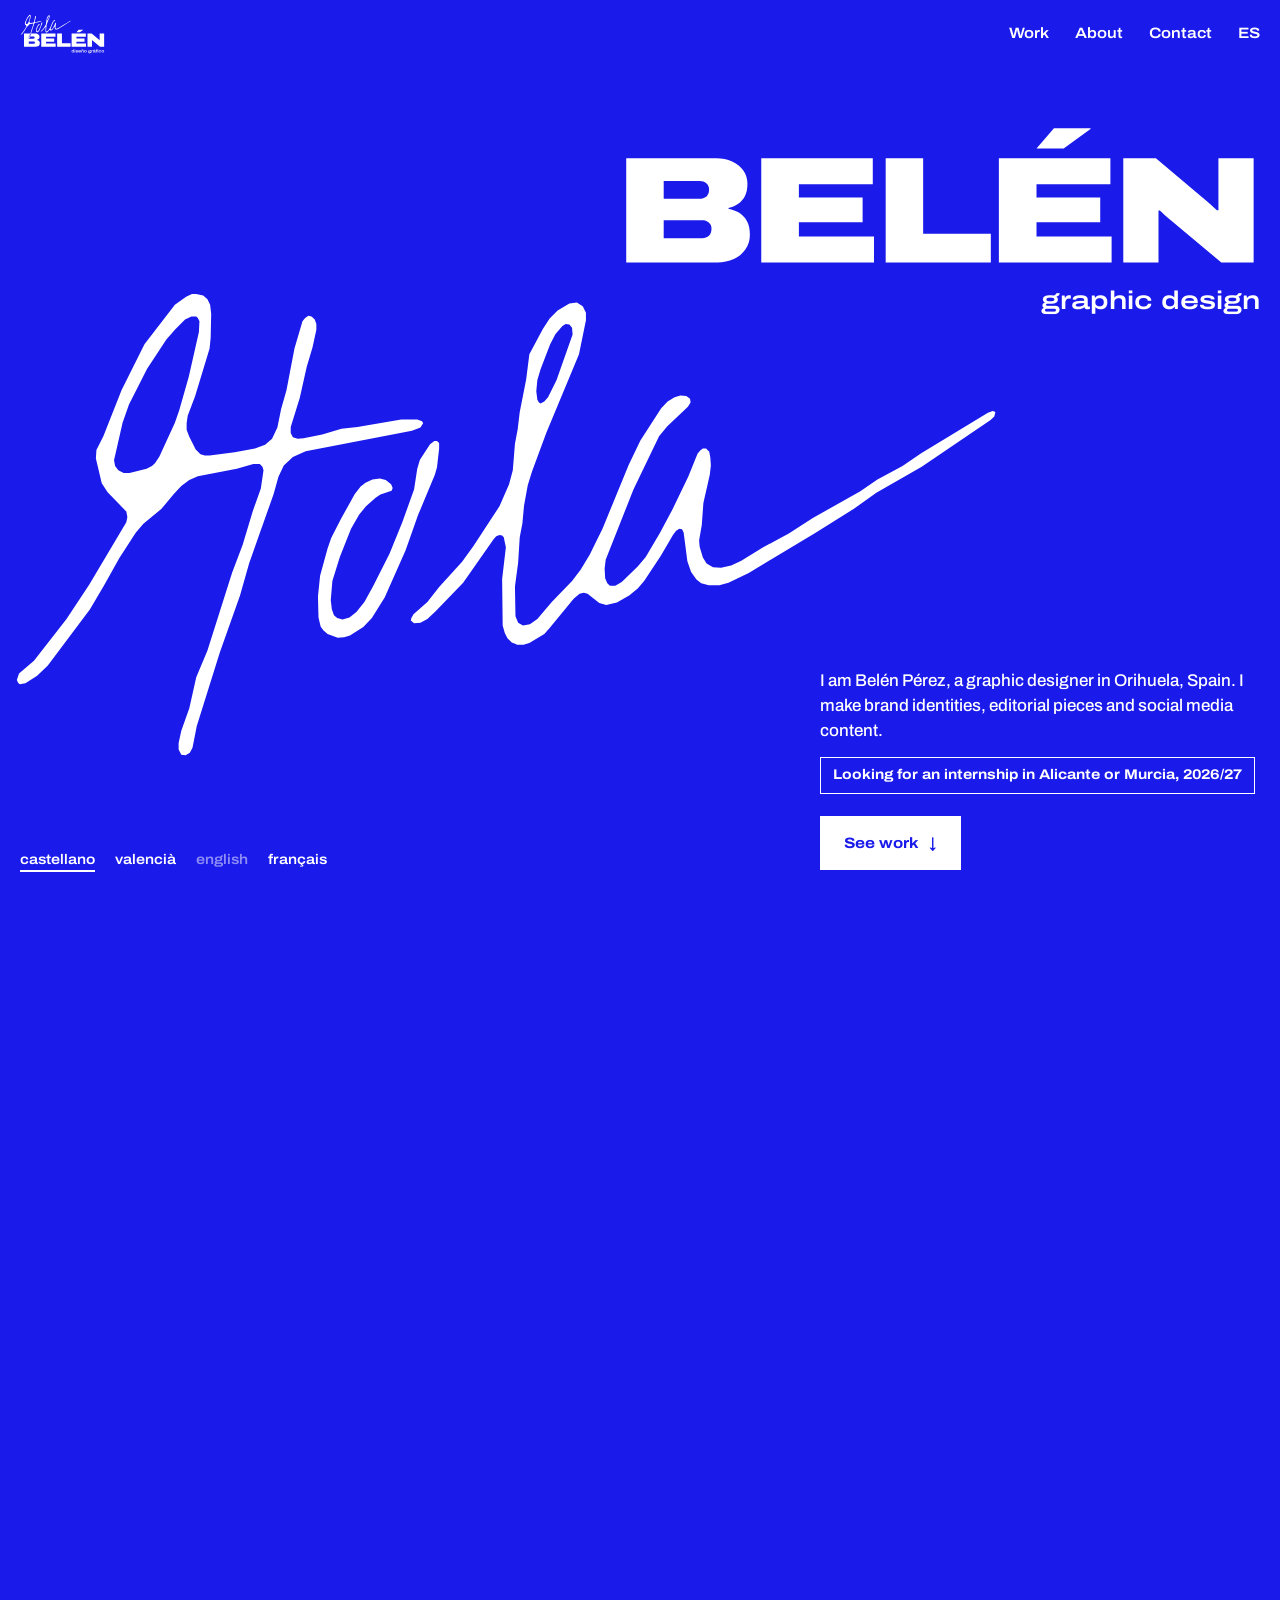
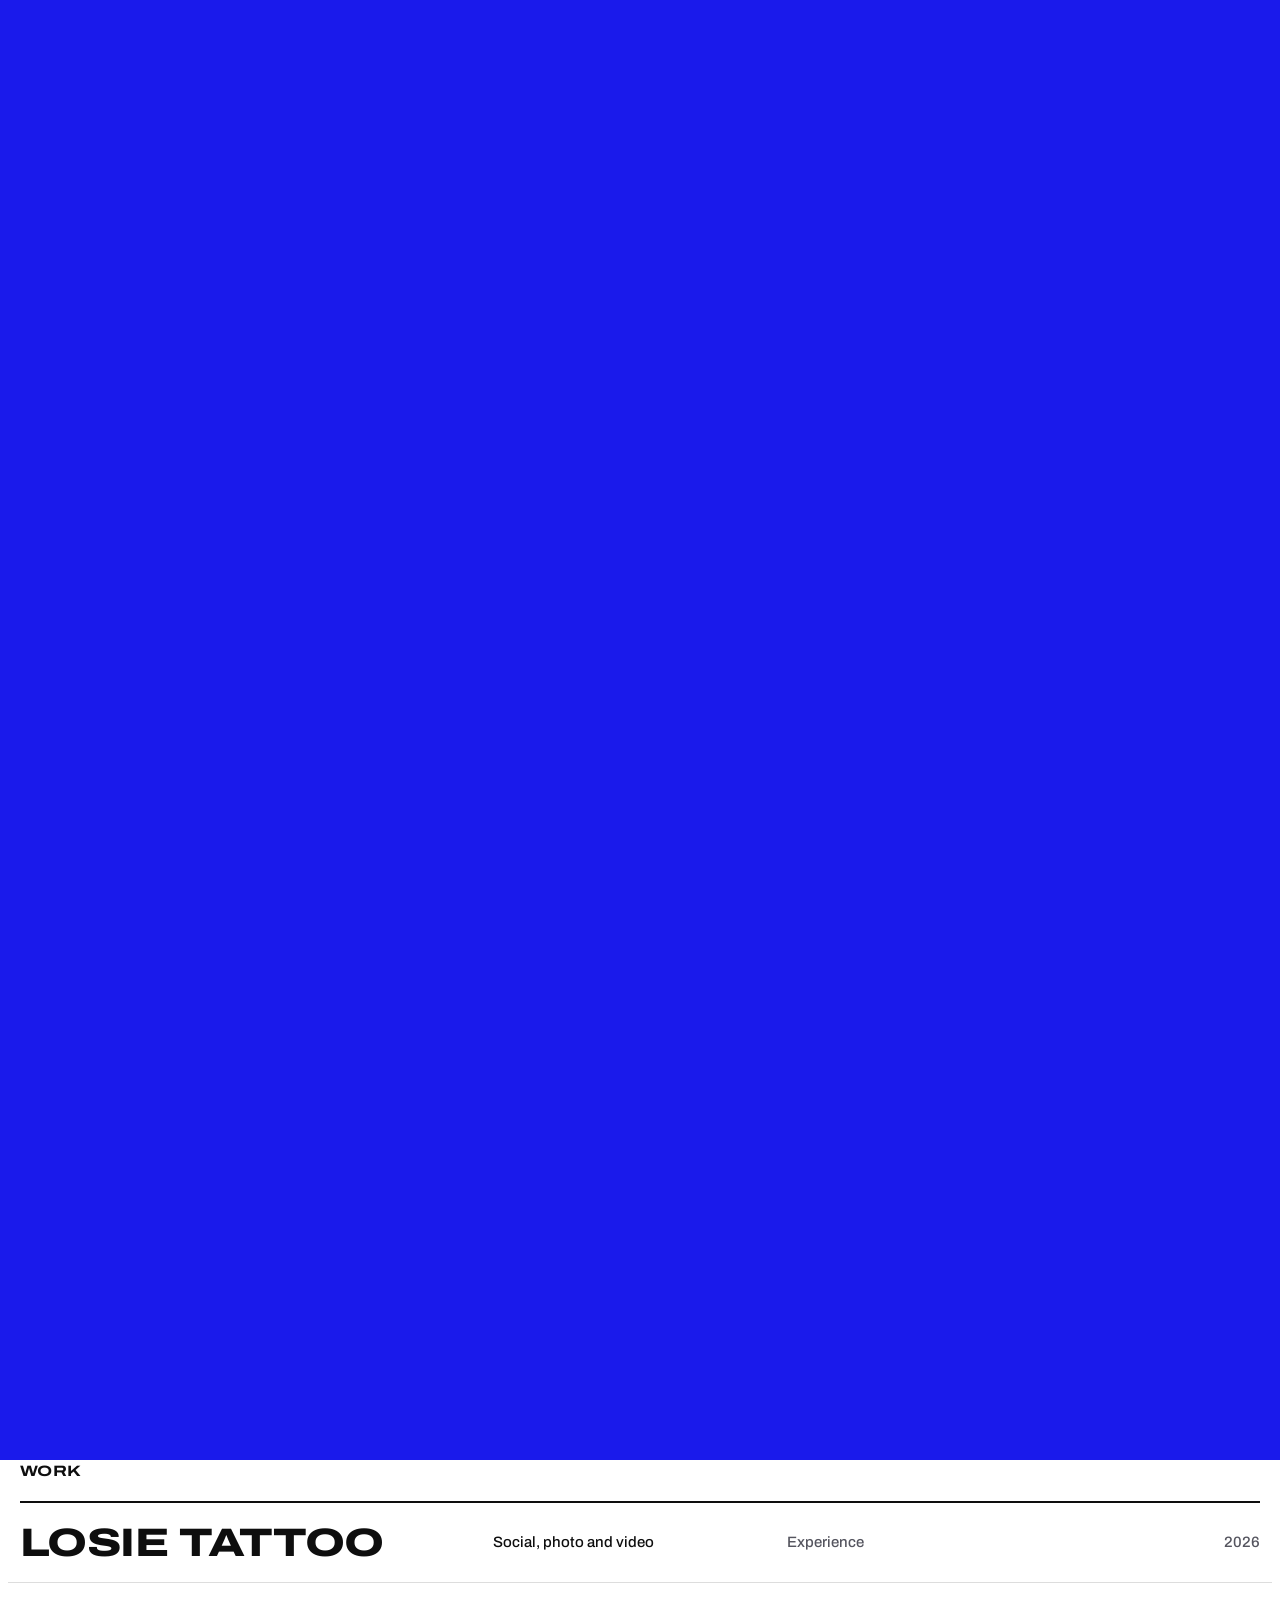
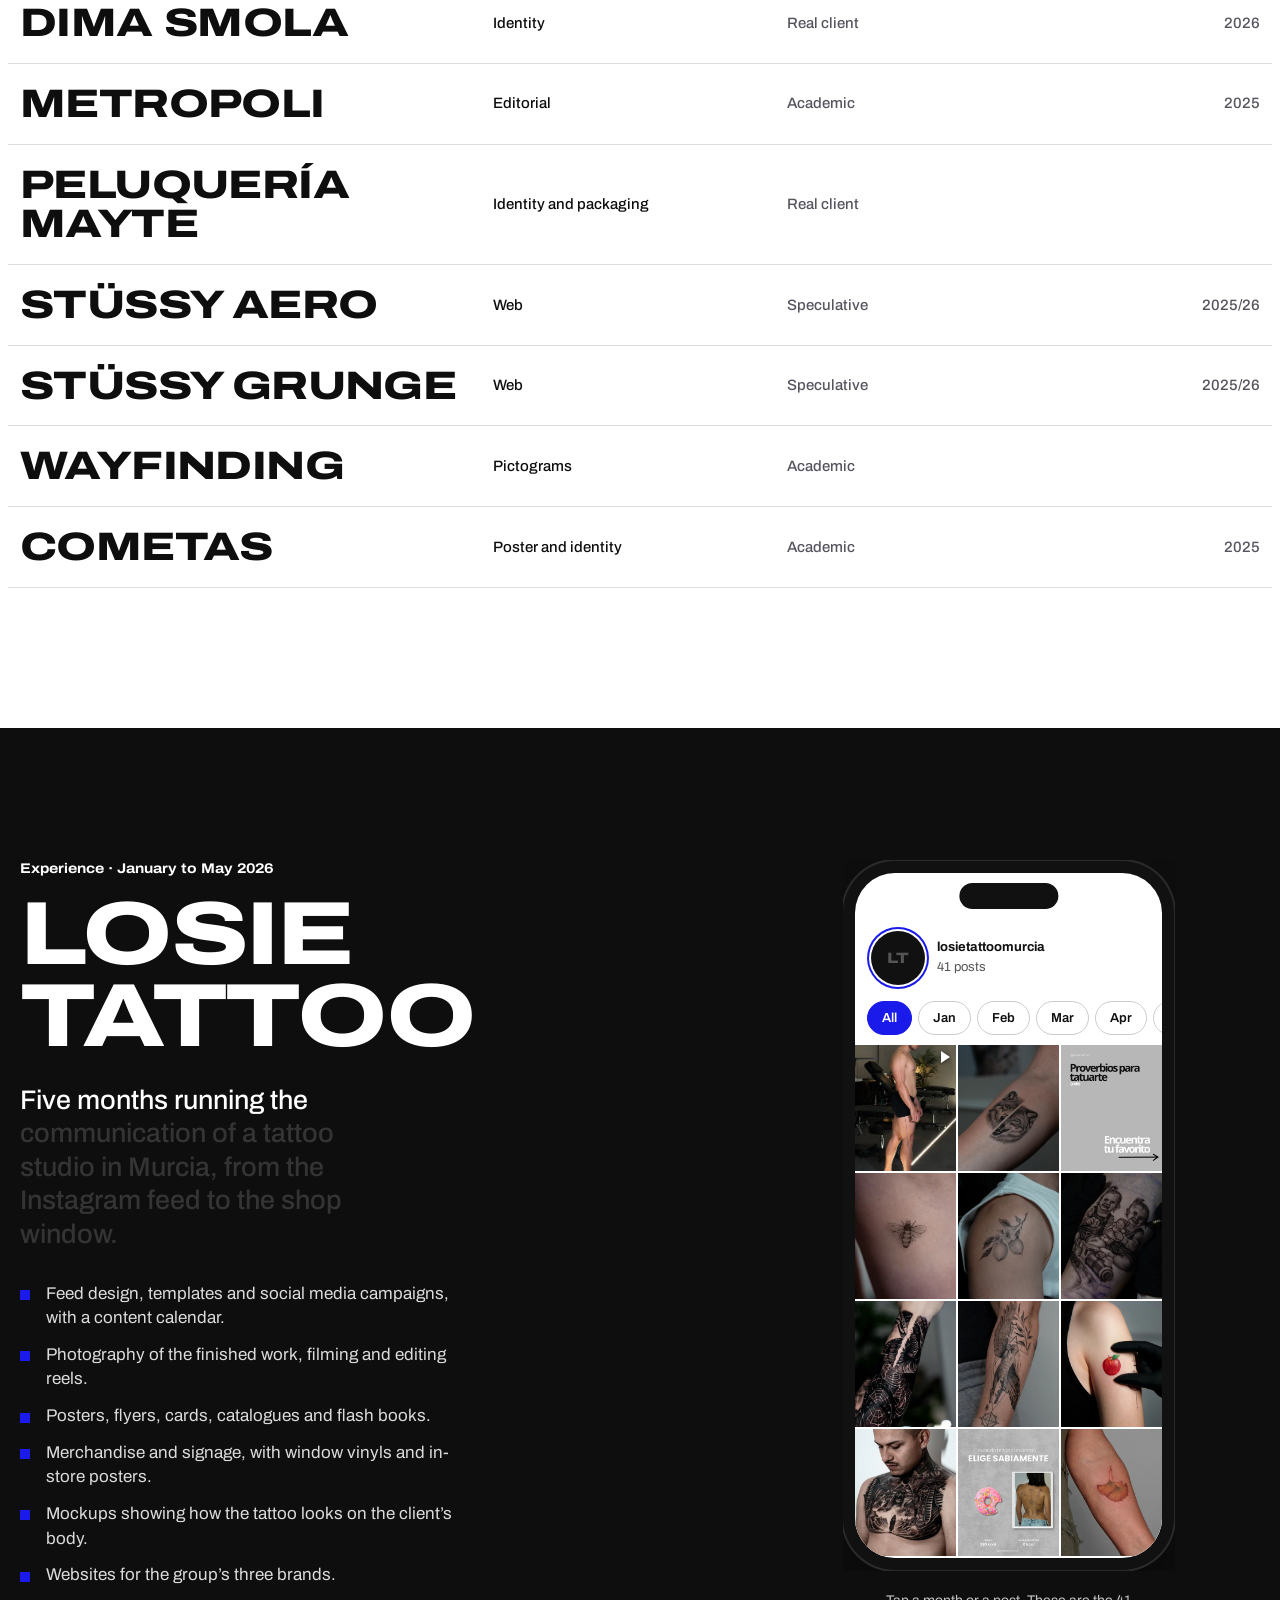
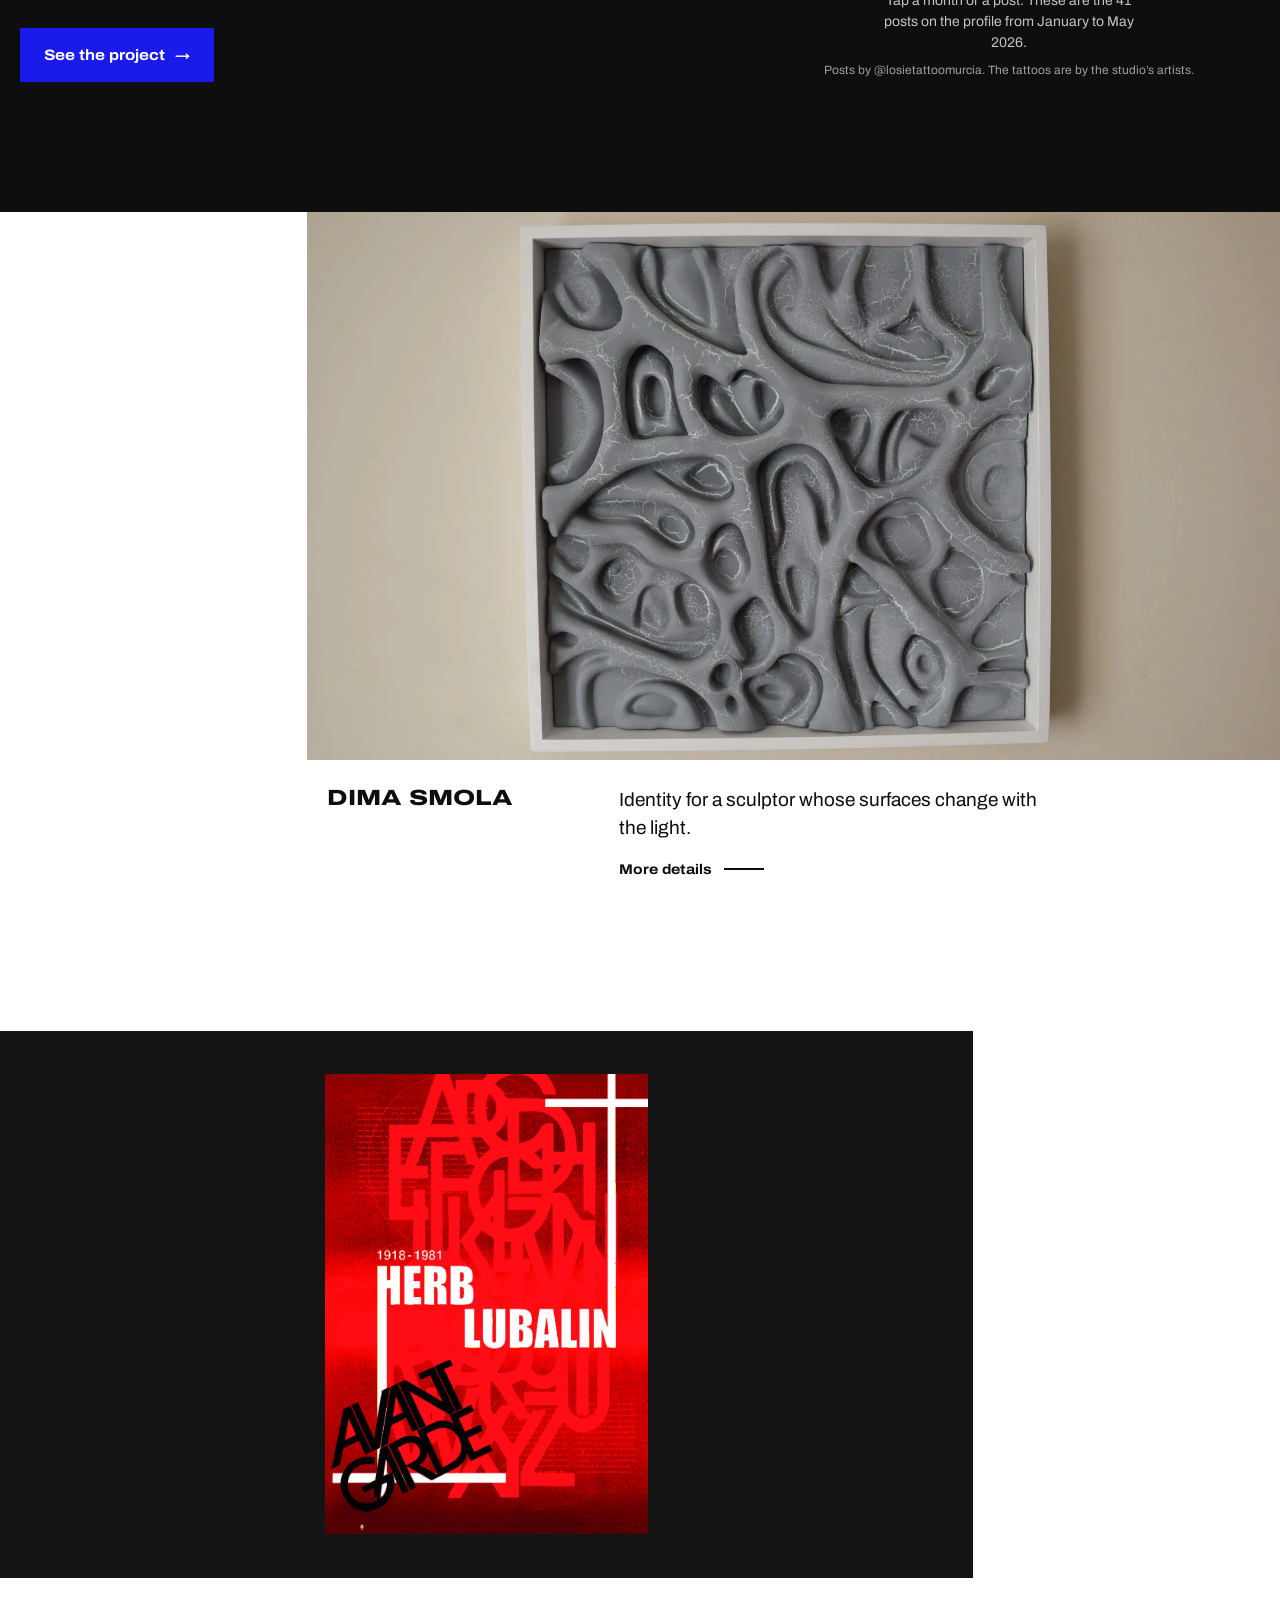
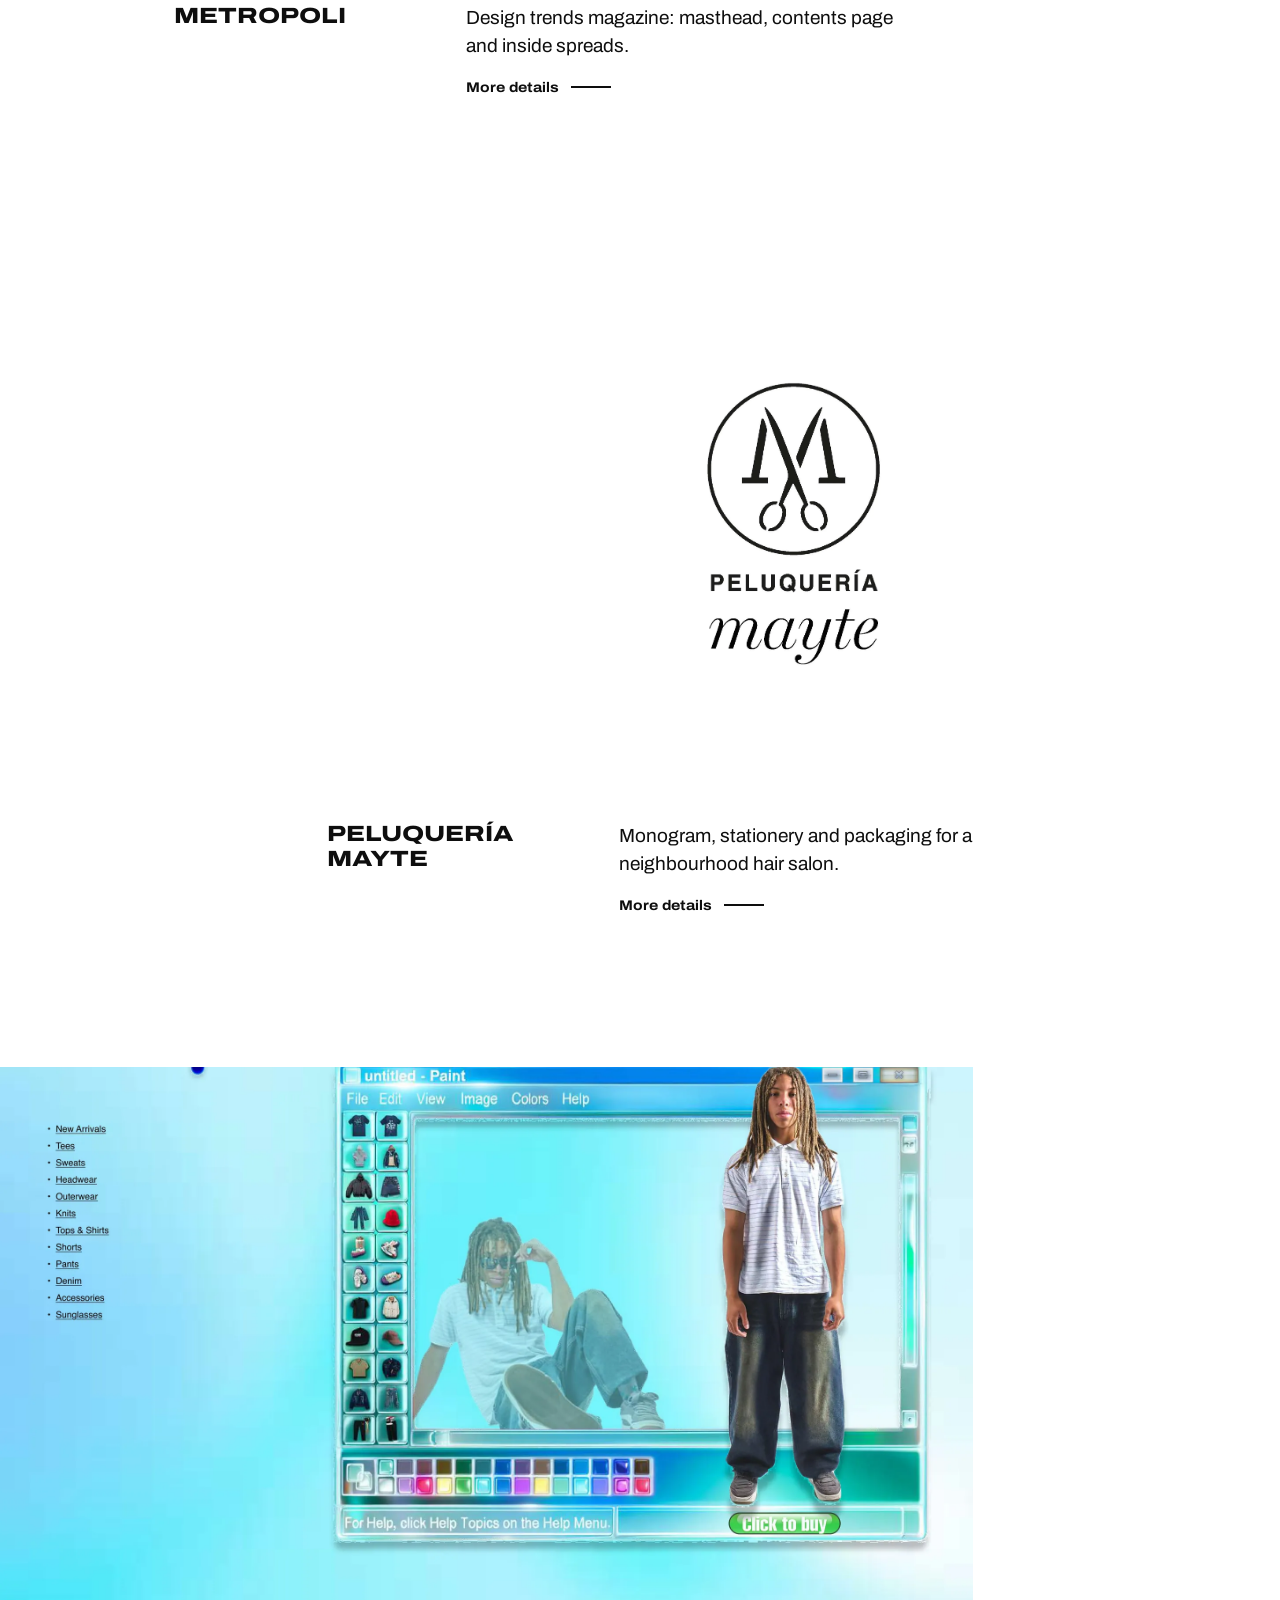
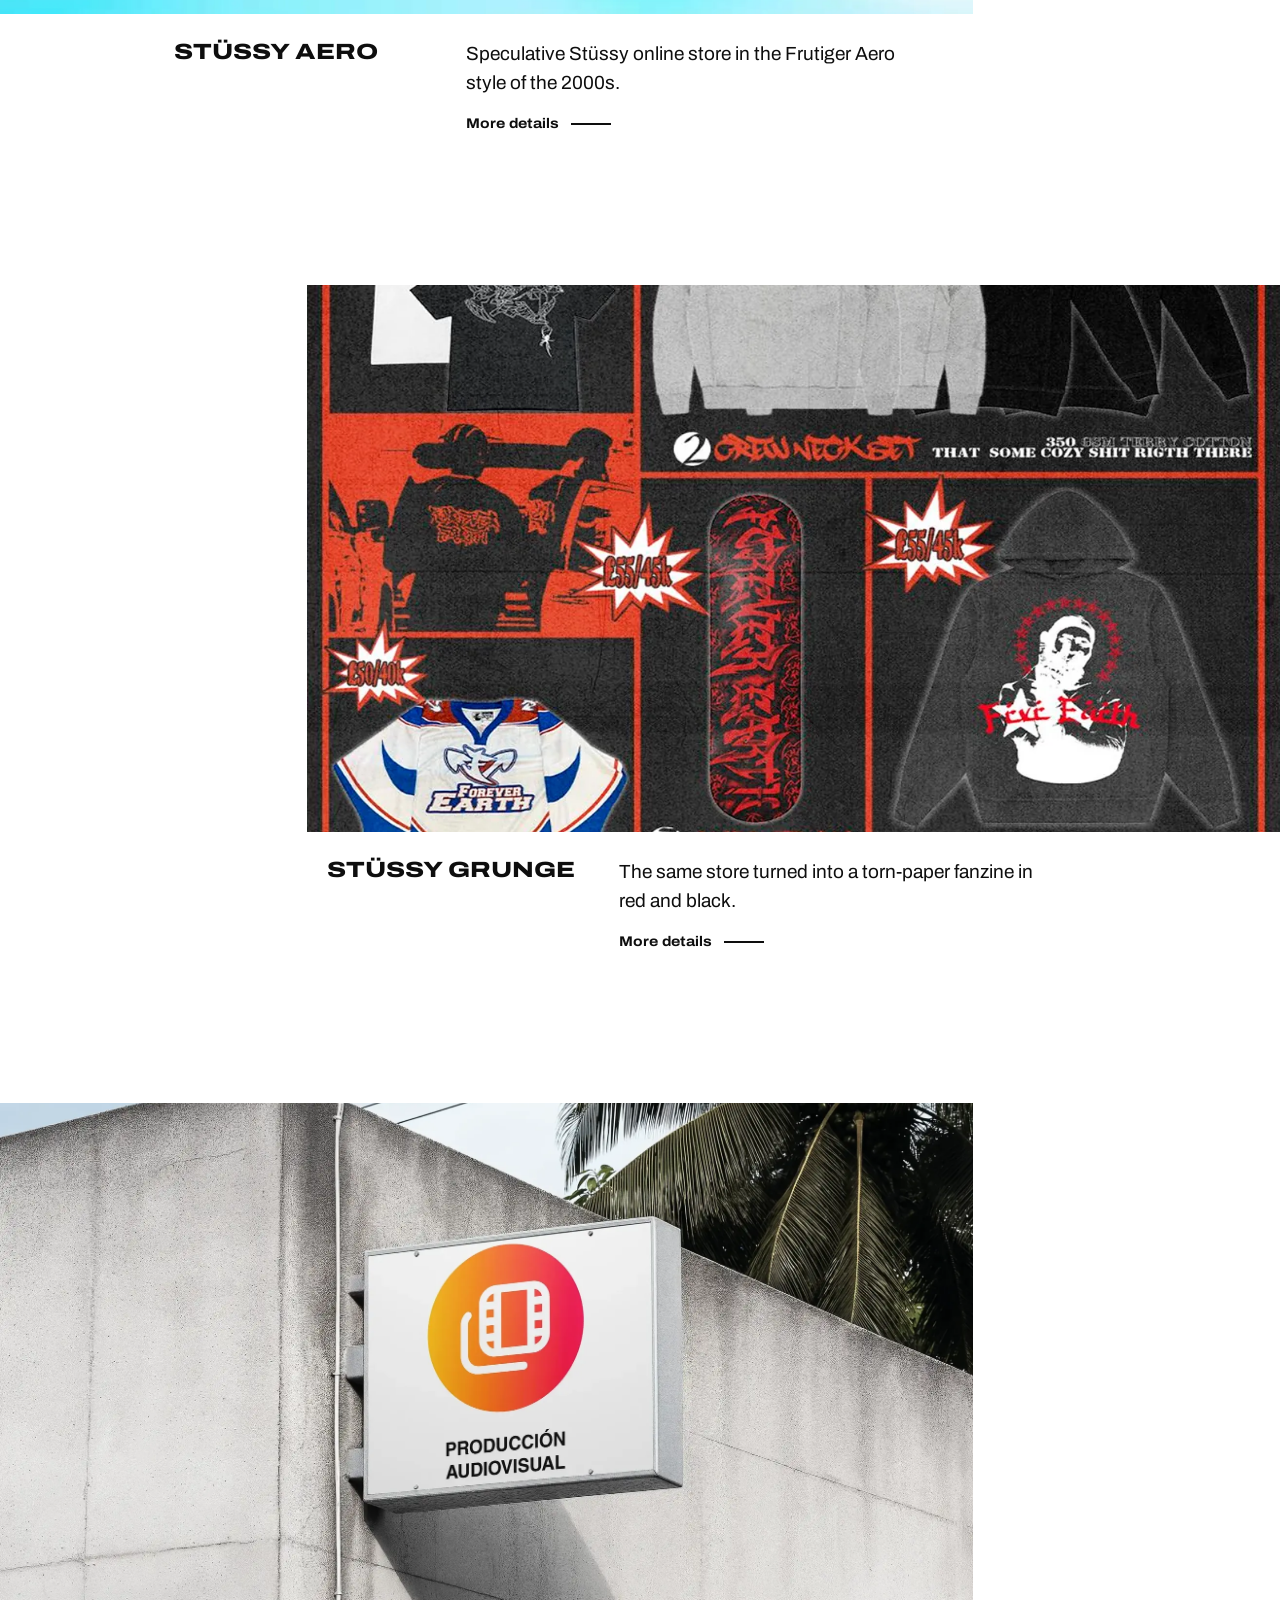
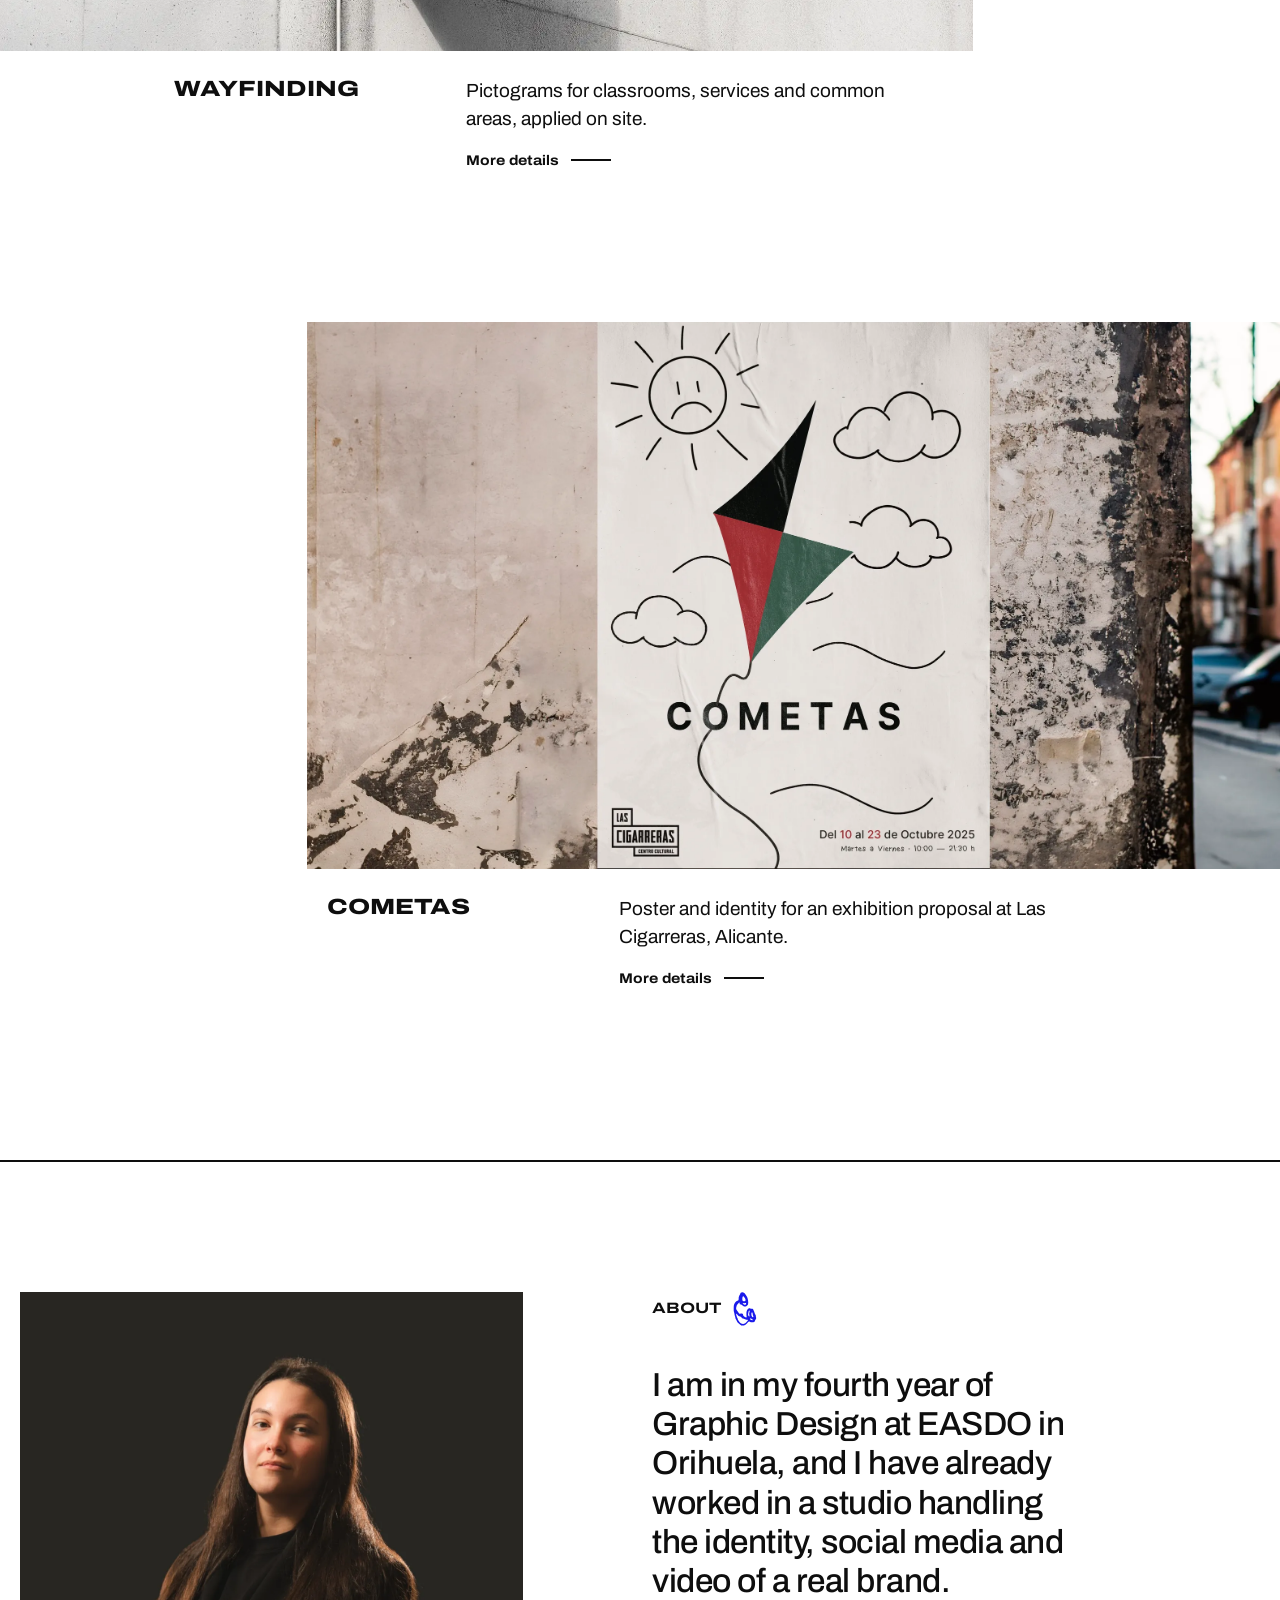
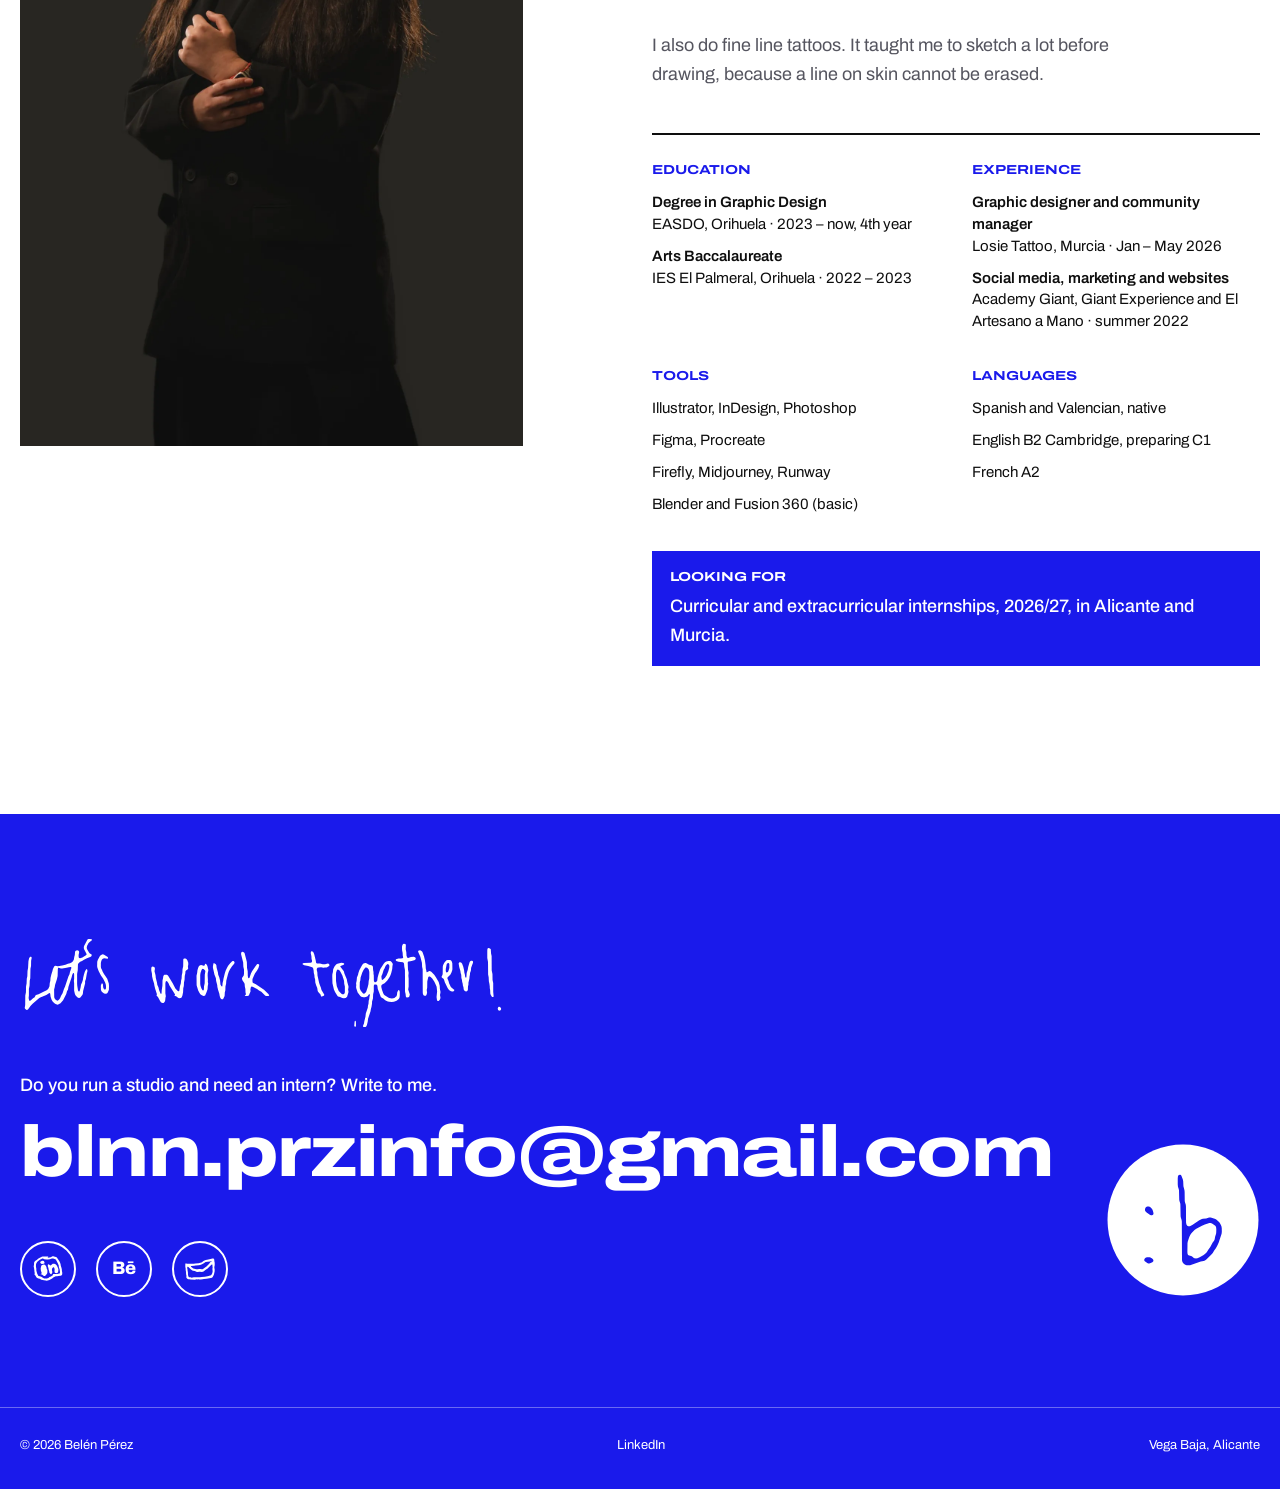
==== commit dec86827: "Multilingual greeting, Losie Tattoo, about section and new effects - The cover greeting changes lang" ====
--- a/en/index.html
+++ b/en/index.html
@@ -29,35 +29,41 @@
 <link rel="preconnect" href="https://fonts.googleapis.com">
 <link rel="preconnect" href="https://fonts.gstatic.com" crossorigin>
 <link rel="stylesheet" href="https://fonts.googleapis.com/css2?family=Archivo:wdth,wght@62..125,300..900&display=swap">
+<link rel="preload" href="../fonts/belen-manuscrita.woff2" as="font" type="font/woff2" crossorigin>
 <link rel="stylesheet" href="../site.css">
 
 <a class="skip" href="#trabajo">Skip to work</a>
 <header class="site-head">
   <a class="brand" href="#" aria-label="Hola Belén, home"><img class="on-white" src="../img/marca/logo-azul.svg" alt="" width="339" height="160"><img class="on-blue" src="../img/marca/logo-blanco.svg" alt="" width="339" height="160"></a>
-  <nav aria-label="Main"><a href="#trabajo" data-sec="trabajo">Work</a><a href="#info" data-sec="info">Info</a><a href="../" hreflang="es" lang="es">ES</a></nav>
+  <nav aria-label="Main"><a href="#trabajo" data-sec="trabajo">Work</a><a href="#info" data-sec="info">About</a><a href="#contacto" data-sec="contacto">Contact</a><a href="../" hreflang="es" lang="es">ES</a></nav>
 </header>
+<div class="leer" aria-hidden="true"></div>
 
 <!-- ================= HOME ================= -->
 <div id="home">
-  <section class="hero" aria-label="Cover">
-    <h1 class="sr">Hello, I am Belén Pérez, graphic designer</h1>
-    <div class="hero-mark" aria-hidden="true">
-      <img class="belen" src="../img/marca/belen-blanco.svg" alt="" width="422" height="97">
-      <span class="dg">graphic design</span>
-    </div>
-    <img class="hola" src="../img/marca/hola-blanco.svg" alt="" width="374" height="180" aria-hidden="true">
-    <p class="hero-foot"><span>Portfolio 2026</span><span>Orihuela, Alicante, Spain</span></p>
-  </section>
-
-  <section class="intro wrap">
-    <p class="who"><b>Belén Pérez</b><span>Graphic designer in Orihuela, Spain</span></p>
-    <p class="claim">Designs brand identities and editorial pieces. Listens before drawing.</p>
-    <p class="status">Looking for an internship in Alicante or Murcia, spring 2027</p>
+  <section class="saludo" aria-label="Cover">
+    <div class="saludo-sticky">
+      <h1 class="sr">Hello, I am Belén Pérez, graphic designer</h1>
+      <div class="hero-mark" aria-hidden="true"><img class="belen" src="../img/marca/belen-blanco.svg" alt="" width="422" height="97"><span class="dg">graphic design</span></div>
+      <div class="words" aria-hidden="true">
+        <img class="w" src="../img/marca/hola-blanco.svg" alt="" width="374" height="180">
+        <span class="w" lang="ca">Bon dia</span>
+        <span class="w" lang="en">Hello</span>
+        <span class="w" lang="fr">Bonjour</span>
+      </div>
+      <p class="langs" aria-hidden="true"><span>castellano</span><span>valencià</span><span>english</span><span>français</span></p>
+      <div class="hero-intro">
+        <p>I am Belén Pérez, a graphic designer in Orihuela, Spain. I make brand identities, editorial pieces and social media content.</p>
+        <p class="status">Looking for an internship in Alicante or Murcia, 2026/27</p>
+        <a class="btn" href="#trabajo">See work <span aria-hidden="true">↓</span></a>
+      </div>
+    </div>
   </section>
 
   <section class="index wrap" id="trabajo" aria-labelledby="t-trabajo">
     <h2 id="t-trabajo" class="sec-title">Work</h2>
     <ol>
+      <li><a href="#losie-tattoo" data-img="../img/losie/24.webp"><span class="t">Losie Tattoo</span><span class="d">Social, photo and video</span><span class="k">Experience</span><span class="y">2026</span></a></li>
       <li><a href="#dima-smola" data-img="../img/dima-hero.webp"><span class="t">Dima Smola</span><span class="d">Identity</span><span class="k">Real client</span><span class="y">2026</span></a></li>
       <li><a href="#metropoli" data-img="../img/metropoli-herb-lubalin.webp"><span class="t">Metropoli</span><span class="d">Editorial</span><span class="k">Academic</span><span class="y">2025</span></a></li>
       <li><a href="#mayte" data-img="../img/mayte-papeleria.webp"><span class="t">Peluquería Mayte</span><span class="d">Identity and packaging</span><span class="k">Real client</span><span class="y"></span></a></li>
@@ -69,33 +75,54 @@
   </section>
   <div class="peek" aria-hidden="true"></div>
 
+  <section class="exp" aria-labelledby="t-exp">
+    <div class="wrap exp-in">
+      <div class="exp-txt">
+        <p class="kicker">Experience · January to May 2026</p>
+        <h2 id="t-exp">Losie Tattoo</h2>
+        <p class="lead" data-revela>Five months running the communication of a tattoo studio in Murcia, from the Instagram feed to the shop window.</p>
+        <ul class="ticks"><li>Feed design, templates and social media campaigns, with a content calendar.</li><li>Photography of the finished work, filming and editing reels.</li><li>Posters, flyers, cards, catalogues and flash books.</li><li>Merchandise and signage, with window vinyls and in-store posters.</li><li>Mockups showing how the tattoo looks on the client’s body.</li><li>Websites for the group’s three brands.</li></ul>
+        <a class="btn" href="#losie-tattoo">See the project <span aria-hidden="true">→</span></a>
+      </div>
+      <div class="exp-phone">
+        <figure class="phone " data-feed="../img/losie/" aria-label="Interactive phone with the Losie Tattoo Murcia Instagram profile">
+        <div class="ph-frame"><div class="ph-screen">
+          <div class="ph-top"><span class="ph-avatar" aria-hidden="true">LT</span><div><b>losietattoomurcia</b><span><span class="ph-count">41</span> posts</span></div></div>
+        </div></div>
+      </figure>
+        <p class="help">Tap a month or a post. These are the 41 posts on the profile from January to May 2026.</p>
+        <p class="credit">Posts by @losietattoomurcia. The tattoos are by the studio’s artists.</p>
+      </div>
+    </div>
+  </section>
+
   <section class="work" aria-label="Featured projects">
     <a class="proj right" href="#dima-smola">
-      <figure><img src="../img/dima-hero.webp" alt="Grey sculptural relief by Dima Smola"></figure>
+      <figure data-cta="See project"><img src="../img/dima-hero.webp" alt="Grey sculptural relief by Dima Smola"></figure>
       <div class="cap"><h3>Dima Smola</h3><div><p>Identity for a sculptor whose surfaces change with the light.</p><span class="more">More details</span></div></div>
     </a>
     <a class="proj left" href="#metropoli">
-      <figure class="panel" style="background:#141414"><img src="../img/metropoli-herb-lubalin.webp" alt="Opening page on Herb Lubalin in Metropoli magazine" loading="lazy"></figure>
+      <figure data-cta="See project" class="panel" style="background:#141414"><img src="../img/metropoli-herb-lubalin.webp" alt="Opening page on Herb Lubalin in Metropoli magazine" loading="lazy"></figure>
       <div class="cap"><h3>Metropoli</h3><div><p>Design trends magazine: masthead, contents page and inside spreads.</p><span class="more">More details</span></div></div>
     </a>
     <a class="proj right" href="#mayte">
-      <figure class="panel" style="background:#FFFFFF"><img src="../img/mayte-monograma.webp" alt="Peluquería Mayte monogram, an M made from a pair of scissors" loading="lazy"></figure>
+      <figure data-cta="See project" class="panel" style="background:#FFFFFF"><img src="../img/mayte-monograma.webp" alt="Peluquería Mayte monogram, an M made from a pair of scissors" loading="lazy"></figure>
       <div class="cap"><h3>Peluquería Mayte</h3><div><p>Monogram, stationery and packaging for a neighbourhood hair salon.</p><span class="more">More details</span></div></div>
     </a>
     <a class="proj left" href="#stussy-aero">
-      <figure><img src="../img/stussy-aero-apertura.webp" alt="Aero direction of the Stüssy store, with a system window and bubbles" style="object-position:50% 25%" loading="lazy"></figure>
+      <figure data-cta="See project"><img src="../img/stussy-aero-apertura.webp" alt="Aero direction of the Stüssy store, with a system window and bubbles" style="object-position:50% 25%" loading="lazy"></figure>
       <div class="cap"><h3>Stüssy Aero</h3><div><p>Speculative Stüssy online store in the Frutiger Aero style of the 2000s.</p><span class="more">More details</span></div></div>
     </a>
     <a class="proj right" href="#stussy-grunge">
-      <figure><img src="../img/stussy-grunge-productos.webp" alt="Red and black product collage for the Grunge direction" style="object-position:50% 30%" loading="lazy"></figure>
+      <figure data-cta="See project"><img src="../img/stussy-grunge-productos.webp" alt="Red and black product collage for the Grunge direction" style="object-position:50% 30%" loading="lazy"></figure>
       <div class="cap"><h3>Stüssy Grunge</h3><div><p>The same store turned into a torn-paper fanzine in red and black.</p><span class="more">More details</span></div></div>
     </a>
     <a class="proj left" href="#senaletica">
-      <figure><img src="../img/senaletica-fachada.webp" alt="Audiovisual production projecting sign on a concrete façade" loading="lazy"></figure>
+      <figure data-cta="See project"><img src="../img/senaletica-fachada.webp" alt="Audiovisual production projecting sign on a concrete façade" loading="lazy"></figure>
       <div class="cap"><h3>Wayfinding</h3><div><p>Pictograms for classrooms, services and common areas, applied on site.</p><span class="more">More details</span></div></div>
     </a>
     <a class="proj right" href="#cometas">
-      <figure><img src="../img/cometas-cartel-pared.webp" alt="Cometas poster pasted on a peeling wall" loading="lazy"></figure>
+      <figure data-cta="See project"><img src="../img/cometas-cartel-pared.webp" alt="Cometas poster pasted on a peeling wall" loading="lazy"></figure>
       <div class="cap"><h3>Cometas</h3><div><p>Poster and identity for an exhibition proposal at Las Cigarreras, Alicante.</p><span class="more">More details</span></div></div>
     </a>
   </section>
@@ -103,14 +130,11 @@
   <section class="info wrap" id="info">
     <figure class="me"><img src="../img/belen-perez.webp" alt="Portrait of Belén Pérez in a black blazer against a dark background" width="1334" height="2000" loading="lazy"></figure>
     <div class="about">
-      <h2>Info <img class="cara" src="../img/marca/mano-cara-azul.svg" alt="" width="23" height="34" aria-hidden="true"></h2>
-      <p class="big">I am Belén Pérez, a fourth-year Graphic Design student at EASDO in Orihuela, Spain. I work on brand identity and editorial design.</p>
-      <p>I also tattoo fine line work. It taught me to sketch a lot before drawing, because a line on skin cannot be erased.</p>
-      <dl>
-        <dt>Looking for</dt><dd>Internship in Alicante or Murcia, 2026/27</dd>
-        <dt>Email</dt><dd><a href="mailto:blnn.przinfo@gmail.com">blnn.przinfo@gmail.com</a></dd>
-        <dt>LinkedIn</dt><dd><a href="https://www.linkedin.com/in/belnprez">belnprez</a></dd>
-      </dl>
+      <h2>About <img class="cara" src="../img/marca/mano-cara-azul.svg" alt="" width="23" height="34" aria-hidden="true"></h2>
+      <p class="big" data-revela>I am in my fourth year of Graphic Design at EASDO in Orihuela, and I have already worked in a studio handling the identity, social media and video of a real brand.</p>
+      <p>I also do fine line tattoos. It taught me to sketch a lot before drawing, because a line on skin cannot be erased.</p>
+      <div class="cv"><div class="col"><h3>Education</h3><ul><li><b>Degree in Graphic Design</b>EASDO, Orihuela · 2023 – now, 4th year</li><li><b>Arts Baccalaureate</b>IES El Palmeral, Orihuela · 2022 – 2023</li></ul></div><div class="col"><h3>Experience</h3><ul><li><b>Graphic designer and community manager</b>Losie Tattoo, Murcia · Jan – May 2026</li><li><b>Social media, marketing and websites</b>Academy Giant, Giant Experience and El Artesano a Mano · summer 2022</li></ul></div><div class="col"><h3>Tools</h3><ul><li>Illustrator, InDesign, Photoshop</li><li>Figma, Procreate</li><li>Firefly, Midjourney, Runway</li><li>Blender and Fusion 360 (basic)</li></ul></div><div class="col"><h3>Languages</h3><ul><li>Spanish and Valencian, native</li><li>English B2 Cambridge, preparing C1</li><li>French A2</li></ul></div></div>
+      <p class="busco"><b>Looking for</b>Curricular and extracurricular internships, 2026/27, in Alicante and Murcia.</p>
     </div>
   </section>
 
@@ -121,12 +145,65 @@
       <a class="mail" href="mailto:blnn.przinfo@gmail.com">blnn.przinfo@gmail.com</a>
       <ul class="social" aria-label="Contact">
         <li><a href="https://www.linkedin.com/in/belnprez"><img src="../img/marca/mano-in-blanco.svg" alt="LinkedIn" width="31" height="26"></a></li>
+        <li><a href="https://www.behance.net/belnprez11" class="be" aria-label="Behance">Bē</a></li>
         <li><a href="mailto:blnn.przinfo@gmail.com"><img src="../img/marca/mano-sobre-blanco.svg" alt="Email" width="31" height="22"></a></li>
       </ul>
       <img class="simbolo" src="../img/marca/simbolo-blanco.svg" alt="" width="153" height="153" aria-hidden="true">
     </div>
     <footer class="wrap"><span>© 2026 Belén Pérez</span><a href="https://www.linkedin.com/in/belnprez">LinkedIn</a><span>Vega Baja, Alicante</span></footer>
   </section>
+</div>
+
+<!-- ================= PROYECTO: LOSIE TATTOO ================= -->
+<div id="losie-tattoo" class="case" hidden>
+  <section class="open two" aria-label="Project opening">
+    <img src="../img/losie/01.webp" alt="Tattoo of two dogs on an arm, photographed for the feed">
+    <img src="../img/losie/25.webp" alt="Carousel reading Encuentra la raza de tu perro">
+    <span class="corner bl">Losie Tattoo</span>
+    <span class="corner br">social · photo · video · 2026</span>
+  </section>
+
+  <header class="case-head wrap">
+    <h1>Losie Tattoo</h1>
+    <dl class="meta" aria-label="Project details"><div><dt>Type</dt><dd>Studio experience</dd></div><div><dt>Role</dt><dd>Graphic designer and community manager</dd></div><div><dt>Dates</dt><dd>January to May 2026</dd></div><div><dt>Place</dt><dd>Murcia, Spain</dd></div></dl>
+  </header>
+
+  <section class="case-text wrap">
+    <p class="lead" data-revela>For five months I looked after the Losie Tattoo image on every front, from the phone screen to the shop window.</p>
+    <div class="body">
+      <p>My daily work was the Instagram profile. I designed the carousel templates, photographed the finished tattoos, filmed and edited the reels and kept the calendar so the feed had a steady rhythm.</p>
+      <p>Beyond social media I made posters, flyers, cards, catalogues and flash books, the merchandise and the window vinyls. I also prepared mockups so each client could see their tattoo on their body before getting it, and built the websites for the group’s three brands.</p>
+      <p class="credit">Posts by @losietattoomurcia. The tattoos are by the studio’s artists.</p>
+    </div>
+  </section>
+
+  <section class="plates" aria-label="Project images">
+    <div class="plate phone-plate">
+      <figure class="phone big" data-feed="../img/losie/" aria-label="Interactive phone with the Losie Tattoo Murcia Instagram profile">
+        <div class="ph-frame"><div class="ph-screen">
+          <div class="ph-top"><span class="ph-avatar" aria-hidden="true">LT</span><div><b>losietattoomurcia</b><span><span class="ph-count">41</span> posts</span></div></div>
+        </div></div>
+      </figure>
+      <p class="help">Tap a month or a post. These are the 41 posts on the profile from January to May 2026.</p>
+    </div>
+    <div class="quad sq">
+      <img src="../img/losie/02.webp" alt="Carousel No es el tatuaje, es lo que representa" loading="lazy">
+      <img src="../img/losie/17.webp" alt="Carousel Nuestras peores reseñas" loading="lazy">
+      <img src="../img/losie/22.webp" alt="Carousel No todos los tatuajes en la espalda quedan así de bien" loading="lazy">
+      <img src="../img/losie/39.webp" alt="Carousel Proverbios para tatuarte" loading="lazy">
+    </div>
+    <div class="duo">
+      <img src="../img/losie/07.webp" alt="Reel cover Verdad o mito" loading="lazy" style="object-position:50% 30%">
+      <img src="../img/losie/10.webp" alt="Reel cover Resultado tattoo" loading="lazy" style="object-position:50% 30%">
+    </div>
+    <div class="duo">
+      <img src="../img/losie/24.webp" alt="Realistic sleeve tattoo on an arm" loading="lazy">
+      <img src="../img/losie/32.webp" alt="Realistic chest tattoo" loading="lazy">
+    </div>
+  </section>
+
+  <a class="next" href="#dima-smola"><span class="wrap"><span>Next project</span><b>Dima Smola</b></span></a>
+  <footer class="wrap"><span>© 2026 Belén Pérez</span><a href="#info">About</a><span>Vega Baja, Alicante</span></footer>
 </div>
 
 <!-- ================= PROYECTO: DIMA SMOLA ================= -->
@@ -144,7 +221,7 @@
   </header>
 
   <section class="case-text wrap">
-    <p class="lead">His reliefs change depending on how the light hits them. The brand had to step aside so it would not compete with them.</p>
+    <p class="lead" data-revela>His reliefs change depending on how the light hits them. The brand had to step aside so it would not compete with them.</p>
     <div class="body">
         <p>His competitors sell themselves as decor, with classic serifs and sand tones. I positioned him as an artist: the descriptor "Sculptural Surfaces", the claim "Shaped by light" and a mineral palette with no accent colour, because the work already brings the colour.</p>
         <p>The D seal comes from a hand sketch. I turned it into a system: signature, seal, a 25-page brand manual, an embossed business card, a certificate of authenticity, a website and Instagram templates.</p>
@@ -171,7 +248,7 @@
   </section>
 
   <a class="next" href="#metropoli"><span class="wrap"><span>Next project</span><b>Metropoli</b></span></a>
-  <footer class="wrap"><span>© 2026 Belén Pérez</span><a href="#info">Info</a><span>Vega Baja, Alicante</span></footer>
+  <footer class="wrap"><span>© 2026 Belén Pérez</span><a href="#info">About</a><span>Vega Baja, Alicante</span></footer>
 </div>
 
 <!-- ================= PROYECTO: METROPOLI ================= -->
@@ -189,7 +266,7 @@
   </header>
 
   <section class="case-text wrap">
-    <p class="lead">A design trends magazine whose inside pages are about Herb Lubalin and David Carson, each laid out by his own rules.</p>
+    <p class="lead" data-revela>A design trends magazine whose inside pages are about Herb Lubalin and David Carson, each laid out by his own rules.</p>
     <div class="body">
         <p>I designed the masthead, the contents page and the inside pages. The contents page is seven quarter circles turning across the spread, one per section, in red and black. I also made a two-colour version.</p>
         <p>The inside pages change register depending on who they are about. The Lubalin and Ginzburg pages go through Eros, Fact, Avant Garde and Moneysworth with tight headlines and overlapping letters. The Carson pages break the grid and dirty the image, the way he did in Ray Gun.</p>
@@ -219,7 +296,7 @@
   </section>
 
   <a class="next" href="#mayte"><span class="wrap"><span>Next project</span><b>Peluquería Mayte</b></span></a>
-  <footer class="wrap"><span>© 2026 Belén Pérez</span><a href="#info">Info</a><span>Vega Baja, Alicante</span></footer>
+  <footer class="wrap"><span>© 2026 Belén Pérez</span><a href="#info">About</a><span>Vega Baja, Alicante</span></footer>
 </div>
 
 <!-- ================= PROYECTO: PELUQUERÍA MAYTE ================= -->
@@ -237,7 +314,7 @@
   </header>
 
   <section class="case-text wrap">
-    <p class="lead">The monogram joins the M of Mayte with a pair of open scissors. Everything else is painted yellow and magenta.</p>
+    <p class="lead" data-revela>The monogram joins the M of Mayte with a pair of open scissors. Everything else is painted yellow and magenta.</p>
     <div class="body">
         <p>I wanted a mark that worked small, on a card or on the side of a box. The legs of the M are the blades of the scissors. It comes with two flat colours and a drawn head of hair that ends in a pair of lips.</p>
         <p>With those pieces I built the full stationery set, with letterheads, envelopes and business cards, die-cut boxes for products that I made and photographed, social media posts and a street poster.</p>
@@ -279,7 +356,7 @@
   </section>
 
   <a class="next" href="#stussy-aero"><span class="wrap"><span>Next project</span><b>Stüssy Aero</b></span></a>
-  <footer class="wrap"><span>© 2026 Belén Pérez</span><a href="#info">Info</a><span>Vega Baja, Alicante</span></footer>
+  <footer class="wrap"><span>© 2026 Belén Pérez</span><a href="#info">About</a><span>Vega Baja, Alicante</span></footer>
 </div>
 
 <!-- ================= PROYECTO: STÜSSY AERO ================= -->
@@ -298,7 +375,7 @@
   </header>
 
   <section class="case-text wrap">
-    <p class="lead">The Stüssy online store turned into an early-2000s computer desktop, with a turquoise sky and products inside bubbles.</p>
+    <p class="lead" data-revela>The Stüssy online store turned into an early-2000s computer desktop, with a turquoise sky and products inside bubbles.</p>
     <div class="body">
       <p>This direction comes from Frutiger Aero, the optimistic look of the interfaces of those years. I studied the 2008 Disney Channel website and the 2007 Windows Vista site and kept their glossy gradients, reflections and organic shapes.</p>
       <p>The background is light turquoise and the buttons use fuchsia, red, green and blue with a glossy finish. Products float in bubbles you pop to open the product page. Underneath, the page is organised in modules, just like the Grunge version.</p>
@@ -320,7 +397,7 @@
   </section>
 
   <a class="next" href="#stussy-grunge"><span class="wrap"><span>Next project</span><b>Stüssy Grunge</b></span></a>
-  <footer class="wrap"><span>© 2026 Belén Pérez</span><a href="#info">Info</a><span>Vega Baja, Alicante</span></footer>
+  <footer class="wrap"><span>© 2026 Belén Pérez</span><a href="#info">About</a><span>Vega Baja, Alicante</span></footer>
 </div>
 
 <!-- ================= PROYECTO: STÜSSY GRUNGE ================= -->
@@ -339,7 +416,7 @@
   </header>
 
   <section class="case-text wrap">
-    <p class="lead">The Stüssy online store put together like a photocopied fanzine, with torn paper and red on black.</p>
+    <p class="lead" data-revela>The Stüssy online store put together like a photocopied fanzine, with torn paper and red on black.</p>
     <div class="body">
       <p>I started from streetwear and the skate culture the brand was born in. I looked at websites that bring collage to the screen, such as Self Seekers and Eminem's 2008 site, and used texture and wear as part of the interface.</p>
       <p>Black is the base, white appears as torn paper between sections and red #BE0000 marks prices and frames. Under the noise there is a 12-column grid with products in three-column modules, so the store stays easy to use.</p>
@@ -356,7 +433,7 @@
   </section>
 
   <a class="next" href="#senaletica"><span class="wrap"><span>Next project</span><b>Wayfinding</b></span></a>
-  <footer class="wrap"><span>© 2026 Belén Pérez</span><a href="#info">Info</a><span>Vega Baja, Alicante</span></footer>
+  <footer class="wrap"><span>© 2026 Belén Pérez</span><a href="#info">About</a><span>Vega Baja, Alicante</span></footer>
 </div>
 
 <!-- ================= PROYECTO: SEÑALÉTICA ================= -->
@@ -374,7 +451,7 @@
   </header>
 
   <section class="case-text wrap">
-    <p class="lead">Thirteen pictograms for finding your way around EASDO, my school, from the virtual reality room to the print room.</p>
+    <p class="lead" data-revela>Thirteen pictograms for finding your way around EASDO, my school, from the virtual reality room to the print room.</p>
     <div class="body">
         <p>They all share the same thick, round-ended stroke and the same circle with a yellow-to-magenta gradient, so they read as one family even when the object changes.</p>
         <p>The name sits underneath in sans serif capitals. I then applied them to a projecting sign on a façade and to the cafeteria sign.</p>
@@ -403,7 +480,7 @@
   </section>
 
   <a class="next" href="#cometas"><span class="wrap"><span>Next project</span><b>Cometas</b></span></a>
-  <footer class="wrap"><span>© 2026 Belén Pérez</span><a href="#info">Info</a><span>Vega Baja, Alicante</span></footer>
+  <footer class="wrap"><span>© 2026 Belén Pérez</span><a href="#info">About</a><span>Vega Baja, Alicante</span></footer>
 </div>
 
 <!-- ================= PROYECTO: COMETAS ================= -->
@@ -421,7 +498,7 @@
   </header>
 
   <section class="case-text wrap">
-    <p class="lead">An exhibition proposal about children growing up among ruins, told with a kite and a red thread.</p>
+    <p class="lead" data-revela>An exhibition proposal about children growing up among ruins, told with a kite and a red thread.</p>
     <div class="body">
         <p>The kite takes the colours of the Palestinian flag and the outline of its map. I drew it on a sky of childlike lines, with a sad sun, because the exhibition is about a game that gets interrupted.</p>
         <p>The identity carries over to the poster, a folded flyer in Spanish and Arabic, the ticket, the room signage and a tote bag. The flyer ends with the line that sums up the route: “Only a red thread keeps all the kites up”.</p>
@@ -445,8 +522,8 @@
     </div>
   </section>
 
-  <a class="next" href="#dima-smola"><span class="wrap"><span>Next project</span><b>Dima Smola</b></span></a>
-  <footer class="wrap"><span>© 2026 Belén Pérez</span><a href="#info">Info</a><span>Vega Baja, Alicante</span></footer>
+  <a class="next" href="#losie-tattoo"><span class="wrap"><span>Next project</span><b>Losie Tattoo</b></span></a>
+  <footer class="wrap"><span>© 2026 Belén Pérez</span><a href="#info">About</a><span>Vega Baja, Alicante</span></footer>
 </div>
 
 <script src="../site.js"></script>
--- a/site.css
+++ b/site.css
@@ -38,28 +38,6 @@
 .site-head .brand{transition:opacity .25s} .en-portada .site-head .brand{opacity:0;pointer-events:none}
 .en-portada .site-head nav a:hover{color:var(--blanco)}
 
-/* ---------- portada: composición de la tarjeta ---------- */
-.hero{position:relative;height:100svh;min-height:600px;max-height:1100px;background:var(--azul);color:var(--blanco);overflow:hidden}
-.hero-mark{position:absolute;right:var(--gutr);top:calc(var(--head) + 7vh);width:min(56vw,900px);text-align:right}
-.hero-mark .belen{width:100%;height:auto}
-.hero-mark .dg{display:block;margin-top:.5em;font-size:clamp(16px,2.1vw,34px);font-weight:600;font-stretch:125%;letter-spacing:.005em}
-.hero .hola{position:absolute;left:-3vw;bottom:-7vh;width:min(98vw,1500px);max-width:none;height:auto}
-.hero-foot{position:absolute;right:var(--gutr);bottom:22px;margin:0;display:flex;gap:28px;font-size:14px;font-weight:500}
-@media (prefers-reduced-motion:no-preference){
-  .hero .hola{animation:traza 1.2s cubic-bezier(.2,.7,.1,1) both .1s}
-  .hero-mark{animation:entra .8s cubic-bezier(.2,.7,.1,1) both}
-  @keyframes traza{from{clip-path:inset(0 100% 0 0)}to{clip-path:inset(0 0 0 0)}}
-  @keyframes entra{from{opacity:0;transform:translateY(12px)}to{opacity:1;transform:none}}
-}
-
-/* ---------- presentación ---------- */
-.intro{display:grid;grid-template-columns:repeat(12,1fr);gap:24px;padding-block:120px 130px}
-.intro .who{grid-column:1/5;margin:0;font-size:15px}
-.intro .who b{display:block;font-size:22px;font-stretch:125%;font-weight:800;text-transform:uppercase;margin-bottom:6px}
-.intro .who span{color:var(--gris)}
-.intro .claim{grid-column:5/13;margin:0;font-size:clamp(30px,3.8vw,58px);line-height:1.1;font-weight:500;letter-spacing:-.02em;max-width:20ch}
-.intro .status{grid-column:5/13;margin:40px 0 0;display:inline-flex;align-items:center;gap:12px;justify-self:start;padding:10px 16px;background:var(--azul);color:var(--blanco);font-size:15px;font-weight:600}
-
 /* ---------- índice ---------- */
 .index{padding-bottom:140px}
 .sec-title{font-size:15px;font-weight:700;font-stretch:125%;text-transform:uppercase;letter-spacing:.02em;margin:0 0 18px;display:flex;align-items:center;gap:12px}
@@ -80,6 +58,9 @@
 .proj{display:flex;flex-direction:column;gap:26px}
 .proj figure{margin:0;width:76%;aspect-ratio:16/9;overflow:hidden;background:var(--fondo-img)}
 .proj.right figure{margin-left:auto}
+.proj figure{position:relative}
+.proj figure::after{content:attr(data-cta);position:absolute;inset:0;display:grid;place-items:center;background:rgba(26,26,235,.0);color:#fff;font-weight:800;font-stretch:125%;font-size:clamp(18px,2vw,28px);text-transform:uppercase;opacity:0;transition:opacity .3s,background .3s}
+.proj:hover figure::after,.proj:focus-visible figure::after{opacity:1;background:rgba(26,26,235,.82)}
 .proj figure img{width:100%;height:100%;object-fit:cover;transition:transform 1.1s cubic-bezier(.2,.7,.2,1)}
 .proj figure.panel{display:flex;align-items:center;justify-content:center}
 .proj figure.panel img{width:auto;height:84%;object-fit:contain}
@@ -99,7 +80,7 @@
 .info .about{grid-column:7/13}
 .info h2{margin:0 0 40px;font-size:15px;font-weight:700;font-stretch:125%;text-transform:uppercase;display:flex;align-items:center;gap:12px}
 .info h2 .cara{height:34px;width:auto}
-.info .big{margin:0 0 30px;font-size:clamp(26px,2.6vw,40px);line-height:1.18;font-weight:500;letter-spacing:-.015em;max-width:22ch}
+.info .big{color:var(--negro);margin:0 0 30px;font-size:clamp(26px,2.6vw,40px);line-height:1.18;font-weight:500;letter-spacing:-.015em;max-width:22ch}
 .info p{margin:0 0 18px;font-size:18px;line-height:1.6;max-width:46ch;color:var(--gris)}
 .info dl{display:grid;grid-template-columns:auto 1fr;gap:12px 32px;margin:48px 0 0;padding-top:22px;border-top:1px solid var(--linea);font-size:16px}
 .info dt{color:var(--gris)} .info dd{margin:0;font-weight:500}
@@ -137,7 +118,10 @@
 .case-text .body{grid-column:8/13}
 .case-text .body p{margin:0 0 18px;font-size:18px;line-height:1.6;color:var(--gris)}
 .case-text .body .credit{margin-top:28px;font-size:13px;line-height:1.5}
-.plates{display:flex;flex-direction:column;gap:12px}
+/* ritmo editorial: láminas a sangre, parejas y grupos con margen */
+.plates{display:flex;flex-direction:column;gap:clamp(12px,1.4vw,24px)}
+.plates > .duo,.plates > .quad,.plates > .grid4{padding-inline:var(--gut)}
+.plates > .duo + .duo,.plates > .quad + .duo{margin-top:clamp(0px,1vw,12px)}
 .plate{position:relative}
 .plate img{width:100%}
 .plate.panel{display:flex;justify-content:center;padding:6vw 16px;background:var(--blanco);border-block:1px solid var(--linea)}
@@ -200,6 +184,134 @@
 }
 @media (prefers-reduced-motion:reduce){*{transition:none!important;animation:none!important}}
 
+
+/* ---------- tipografía manuscrita de Belén ---------- */
+@font-face{font-family:"Belen Manuscrita";src:url("fonts/belen-manuscrita.woff2") format("woff2");font-display:swap}
+.btn{display:inline-flex;align-items:center;gap:10px;padding:14px 22px;min-height:48px;background:var(--blanco);color:var(--azul);font-weight:700;font-stretch:112%;font-size:15px;border:2px solid var(--blanco);transition:background .2s,color .2s}
+.btn:hover{background:transparent;color:var(--blanco)}
+.kicker{margin:0 0 14px;font-size:14px;font-weight:700;font-stretch:112%}
+
+/* ---------- saludo: el Hola cambia de idioma al bajar ---------- */
+.saludo{position:relative;height:340vh;background:var(--azul);color:var(--blanco)}
+.saludo-sticky{position:sticky;top:0;height:100svh;min-height:600px;overflow:hidden}
+.saludo .hero-mark{position:absolute;right:var(--gutr);top:calc(var(--head) + 6vh);width:min(50vw,820px);text-align:right}
+.saludo .hero-mark .belen{width:100%;height:auto}
+.saludo .hero-mark .dg{display:block;margin-top:.5em;font-size:clamp(16px,2vw,32px);font-weight:600;font-stretch:125%}
+.words{position:absolute;left:var(--gut);right:var(--gutr);top:34%;height:40%}
+.w{position:absolute;left:-1vw;top:0;opacity:0;transform:translateY(18%) rotate(-2deg);transition:opacity .45s ease,transform .6s cubic-bezier(.2,.7,.1,1);will-change:transform,opacity}
+.w.on{opacity:1;transform:none}
+.w.fuera{transform:translateY(-18%) rotate(1deg)}
+img.w{width:min(78vw,1180px);max-width:none;height:auto;top:-6%}
+span.w{font-family:"Belen Manuscrita",cursive;font-size:clamp(110px,19vw,330px);line-height:1;white-space:nowrap}
+.langs{position:absolute;left:var(--gut);bottom:30px;margin:0;display:flex;gap:20px;font-size:14px;font-weight:600;font-stretch:112%}
+.langs span{opacity:.5;transition:opacity .3s}
+.langs span.on{opacity:1;text-decoration:underline;text-underline-offset:6px;text-decoration-thickness:2px}
+.hero-intro{position:absolute;right:var(--gutr);bottom:30px;width:min(440px,40vw);text-align:left}
+.hero-intro p{margin:0 0 14px;font-size:17px;line-height:1.45;font-weight:500}
+.hero-intro .status{display:inline-block;padding:7px 12px;border:1.5px solid var(--blanco);font-size:14px;font-weight:700;font-stretch:112%}
+.hero-intro .btn{margin-top:8px}
+.saludo.quieto{height:100svh}
+.saludo.quieto .w:first-child{opacity:1;transform:none}
+.saludo.quieto .langs span{opacity:1}
+
+/* ---------- Losie Tattoo en la home ---------- */
+.exp{background:var(--negro);color:var(--blanco);padding-block:130px}
+.exp-in{display:grid;grid-template-columns:repeat(12,1fr);gap:24px;align-items:center}
+.exp-txt{grid-column:1/7}
+.exp h2{margin:0 0 26px;font-size:clamp(46px,7vw,120px);line-height:.92;font-stretch:125%;font-weight:800;text-transform:uppercase;letter-spacing:-.025em}
+.exp .lead{margin:0 0 30px;font-size:clamp(22px,2.1vw,32px);line-height:1.25;font-weight:500;max-width:24ch}
+.ticks{list-style:none;margin:0 0 40px;padding:0;display:grid;gap:12px;font-size:17px;line-height:1.45;max-width:46ch}
+.ticks li{position:relative;padding-left:26px;color:rgba(255,255,255,.85)}
+.ticks li::before{content:"";position:absolute;left:0;top:.5em;width:10px;height:10px;background:var(--azul)}
+.exp .btn{background:var(--azul);border-color:var(--azul);color:var(--blanco)}
+.exp .btn:hover{background:transparent;border-color:var(--blanco)}
+.exp-phone{grid-column:8/13;display:flex;flex-direction:column;align-items:center}
+.exp .help,.phone-plate .help{margin:20px 0 0;font-size:14px;text-align:center;max-width:34ch;color:rgba(255,255,255,.75)}
+.exp .credit{margin:8px 0 0;font-size:12px;color:rgba(255,255,255,.6);text-align:center}
+
+/* ---------- móvil interactivo ---------- */
+.phone{margin:0;width:min(100%,370px,calc((100svh - 190px) * .466))}
+.phone.big{width:min(100%,390px,calc((100svh - 150px) * .466))}
+.plate .phone img,.plate .phone .ph-grid img{width:100%}
+.ph-frame{position:relative;aspect-ratio:9/19.3;background:#111;border-radius:52px;padding:12px;box-shadow:0 0 0 2px #2a2a2a,0 40px 90px rgba(0,0,0,.45)}
+.ph-frame::before{content:"";position:absolute;top:22px;left:50%;width:30%;height:26px;transform:translateX(-50%);background:#111;border-radius:20px;z-index:3}
+.ph-screen{position:relative;height:100%;border-radius:40px;overflow:hidden;background:#fff;color:#111;display:flex;flex-direction:column}
+.ph-top{display:flex;align-items:center;gap:12px;padding:58px 16px 12px;font-size:13px}
+.ph-top b{display:block;font-weight:700} .ph-top span{color:#555}
+.ph-avatar{flex:none;display:grid;place-items:center;width:54px;height:54px;border-radius:50%;background:#111;color:#fff;font-weight:800;font-stretch:125%;font-size:15px;box-shadow:0 0 0 2px #fff,0 0 0 4px var(--azul)}
+.ph-chips{display:flex;gap:6px;padding:4px 12px 10px;overflow-x:auto;scrollbar-width:none}
+.ph-chips::-webkit-scrollbar{display:none}
+.ph-chips button{flex:none;min-height:34px;padding:0 14px;border:1.5px solid #ccc;border-radius:999px;background:#fff;color:#111;font:600 13px var(--font);cursor:pointer}
+.ph-chips button[aria-pressed="true"]{background:var(--azul);border-color:var(--azul);color:#fff}
+.ph-grid{flex:1;min-height:0;display:grid;grid-template-columns:repeat(3,1fr);grid-auto-rows:max-content;gap:2px;overflow-y:auto;align-content:start;scrollbar-width:thin;outline:none}
+.ph-grid button{position:relative;display:block;width:100%;height:0;padding:0 0 125%;border:0;background:#eee;cursor:pointer;overflow:hidden}
+.ph-grid button[hidden]{display:none}
+.ph-grid img{position:absolute;inset:0;width:100%;height:100%;object-fit:cover;transition:transform .3s}
+.ph-grid button:hover img{transform:scale(1.06)}
+.ph-grid button:focus-visible{outline:3px solid var(--azul);outline-offset:-3px}
+.ph-reel{position:absolute;top:6px;right:6px;width:0;height:0;border-left:9px solid #fff;border-top:6px solid transparent;border-bottom:6px solid transparent;filter:drop-shadow(0 1px 2px rgba(0,0,0,.6))}
+.ph-view{position:absolute;inset:0;background:#fff;display:flex;flex-direction:column;padding:56px 0 0;z-index:2}
+.ph-view[hidden]{display:none}
+.ph-back{align-self:flex-start;margin:0 0 10px 12px;min-height:40px;padding:0 10px;border:0;background:none;font:600 14px var(--font);color:var(--azul);cursor:pointer}
+.ph-view img{width:100%;flex:1;min-height:0;object-fit:contain;background:#000}
+.ph-view p{margin:0;padding:12px 16px 26px;font-size:13px;color:#444}
+.phone-plate{display:flex;flex-direction:column;align-items:center;padding:7vw 16px;background:var(--negro)}
+
+/* ---------- sobre mí ---------- */
+.cv{display:grid;grid-template-columns:1fr 1fr;gap:34px 32px;margin:44px 0 0;padding-top:26px;border-top:2px solid var(--negro)}
+.cv h3{margin:0 0 12px;font-size:13px;font-weight:700;font-stretch:125%;text-transform:uppercase;color:var(--azul)}
+.cv ul{list-style:none;margin:0;padding:0;display:grid;gap:10px;font-size:15px;line-height:1.45}
+.cv b{display:block;font-weight:600}
+.info .busco{margin-top:36px;padding:16px 18px;background:var(--azul);color:var(--blanco);font-weight:500;max-width:none}
+.busco b{display:block;font-size:13px;font-stretch:125%;text-transform:uppercase;margin-bottom:4px}
+.social .be{font-weight:800;font-size:18px;color:var(--blanco)}
+
+/* ---------- barra de lectura y visor ---------- */
+.leer{position:fixed;top:var(--head);left:0;right:0;height:3px;background:var(--azul);transform:scaleX(0);transform-origin:left;z-index:21}
+.case .plates img{cursor:zoom-in}
+.case .plates .phone img{cursor:pointer}
+.visor{padding:0;border:0;max-width:none;max-height:none;width:100vw;height:100vh;background:rgba(14,14,14,.94)}
+.visor::backdrop{background:transparent}
+.visor[open]{display:flex;align-items:center;justify-content:center}
+.visor img{max-width:94vw;max-height:92vh;object-fit:contain;cursor:zoom-out}
+.visor-x{position:absolute;top:14px;right:18px;width:48px;height:48px;border:0;background:var(--azul);color:#fff;font-size:28px;cursor:pointer}
+
+@media (max-width:820px){
+  .saludo{height:300vh}
+  .saludo .hero-mark{width:80vw;top:calc(var(--head) + 4vh)}
+  .words{top:26%;height:30%}
+  img.w{width:104vw;left:-6vw}
+  span.w{font-size:33vw}
+  .langs{bottom:auto;top:56%;gap:14px;font-size:13px;flex-wrap:wrap}
+  .hero-intro{left:var(--gut);right:var(--gutr);width:auto;bottom:24px}
+  .hero-intro p{font-size:15px}
+  .exp{padding-block:90px}
+  .exp-txt,.exp-phone{grid-column:1/-1}
+  .exp-phone{margin-top:40px}
+  .cv{grid-template-columns:1fr}
+}
+
+
+/* ---------- efectos: telón, texto que se enciende, imágenes que asoman, cursor ---------- */
+.telon{position:fixed;inset:0;z-index:60;display:grid;place-items:center;background:var(--azul);color:var(--blanco);transform:scaleY(0);transform-origin:bottom;pointer-events:none}
+.telon span{font-size:clamp(40px,9vw,150px);line-height:.92;font-stretch:125%;font-weight:800;text-transform:uppercase;letter-spacing:-.025em;text-align:center;padding:0 var(--gut);opacity:0}
+.telon.cubre{animation:telon-sube .52s cubic-bezier(.7,0,.2,1) forwards}
+.telon.cubre span{animation:telon-txt .4s .18s ease forwards}
+.telon.destapa{transform:scaleY(1);transform-origin:top;animation:telon-baja .56s cubic-bezier(.7,0,.2,1) forwards}
+.telon.destapa span{opacity:1}
+@keyframes telon-sube{from{transform:scaleY(0)}to{transform:scaleY(1)}}
+@keyframes telon-baja{from{transform:scaleY(1)}to{transform:scaleY(0)}}
+@keyframes telon-txt{from{opacity:0;transform:translateY(20px)}to{opacity:1;transform:none}}
+.pal{opacity:.16;transition:opacity .35s ease}
+.pal.on{opacity:1}
+.asoma{clip-path:inset(22% 0 0 0);opacity:0;transform:translateY(24px);transition:clip-path 1.1s cubic-bezier(.2,.7,.1,1),opacity .7s ease,transform 1.1s cubic-bezier(.2,.7,.1,1)}
+.asoma.dentro{clip-path:inset(0 0 0 0);opacity:1;transform:none}
+.cursor{position:fixed;left:0;top:0;z-index:70;width:14px;height:14px;margin:-7px 0 0 -7px;border-radius:50%;background:var(--azul);pointer-events:none;display:grid;place-items:center;transition:width .25s,height .25s,margin .25s,background .2s}
+.cursor span{opacity:0;color:var(--blanco);font-size:14px;font-weight:800;font-stretch:112%;transition:opacity .2s}
+.cursor.grande{width:92px;height:92px;margin:-46px 0 0 -46px}
+.cursor.grande span{opacity:1}
+.cursor.sobre-azul{background:var(--blanco)} .cursor.sobre-azul span{color:var(--azul)}
+
 /* =====================================================================
    PDF / IMPRESIÓN — A4 horizontal, una lámina por página.
    Imprime la home (portada, índice, info, contacto) y todos los proyectos.
@@ -212,8 +324,16 @@
   .case[hidden],#home[hidden]{display:block!important}
   .wrap{max-width:none}
   /* cada bloque grande ocupa su propia lámina */
-  .hero,.intro,.index,.info,.contact,.case .open,.case-head,.plate,.duo,.quad,.grid4{break-before:page;break-inside:avoid}
-  .hero{height:210mm;min-height:0;max-height:none}
+  .saludo,.index,.info,.contact,.case .open,.case-head,.plate,.duo,.quad,.grid4{break-before:page;break-inside:avoid}
+  .saludo{height:210mm}
+  .saludo-sticky{position:relative;height:210mm;min-height:0}
+  .w{transition:none} .w:not(:first-child){display:none} .w:first-child{opacity:1;transform:none}
+  .langs span{opacity:1}
+  .exp{break-before:page;height:210mm;padding-block:14mm}
+  .ph-frame{box-shadow:none}
+  .visor,.leer,.btn,.telon,.cursor{display:none!important}
+  .pal{opacity:1!important} .asoma{clip-path:none!important;opacity:1!important;transform:none!important}
+  .cv{gap:5mm}
   .hero .hola,.hero-mark{animation:none}
   .hero-mark{top:24mm;width:150mm} .hero .hola{width:250mm;bottom:-8mm;left:-6mm}
   .intro{height:210mm;padding-block:40mm 0;align-content:start}
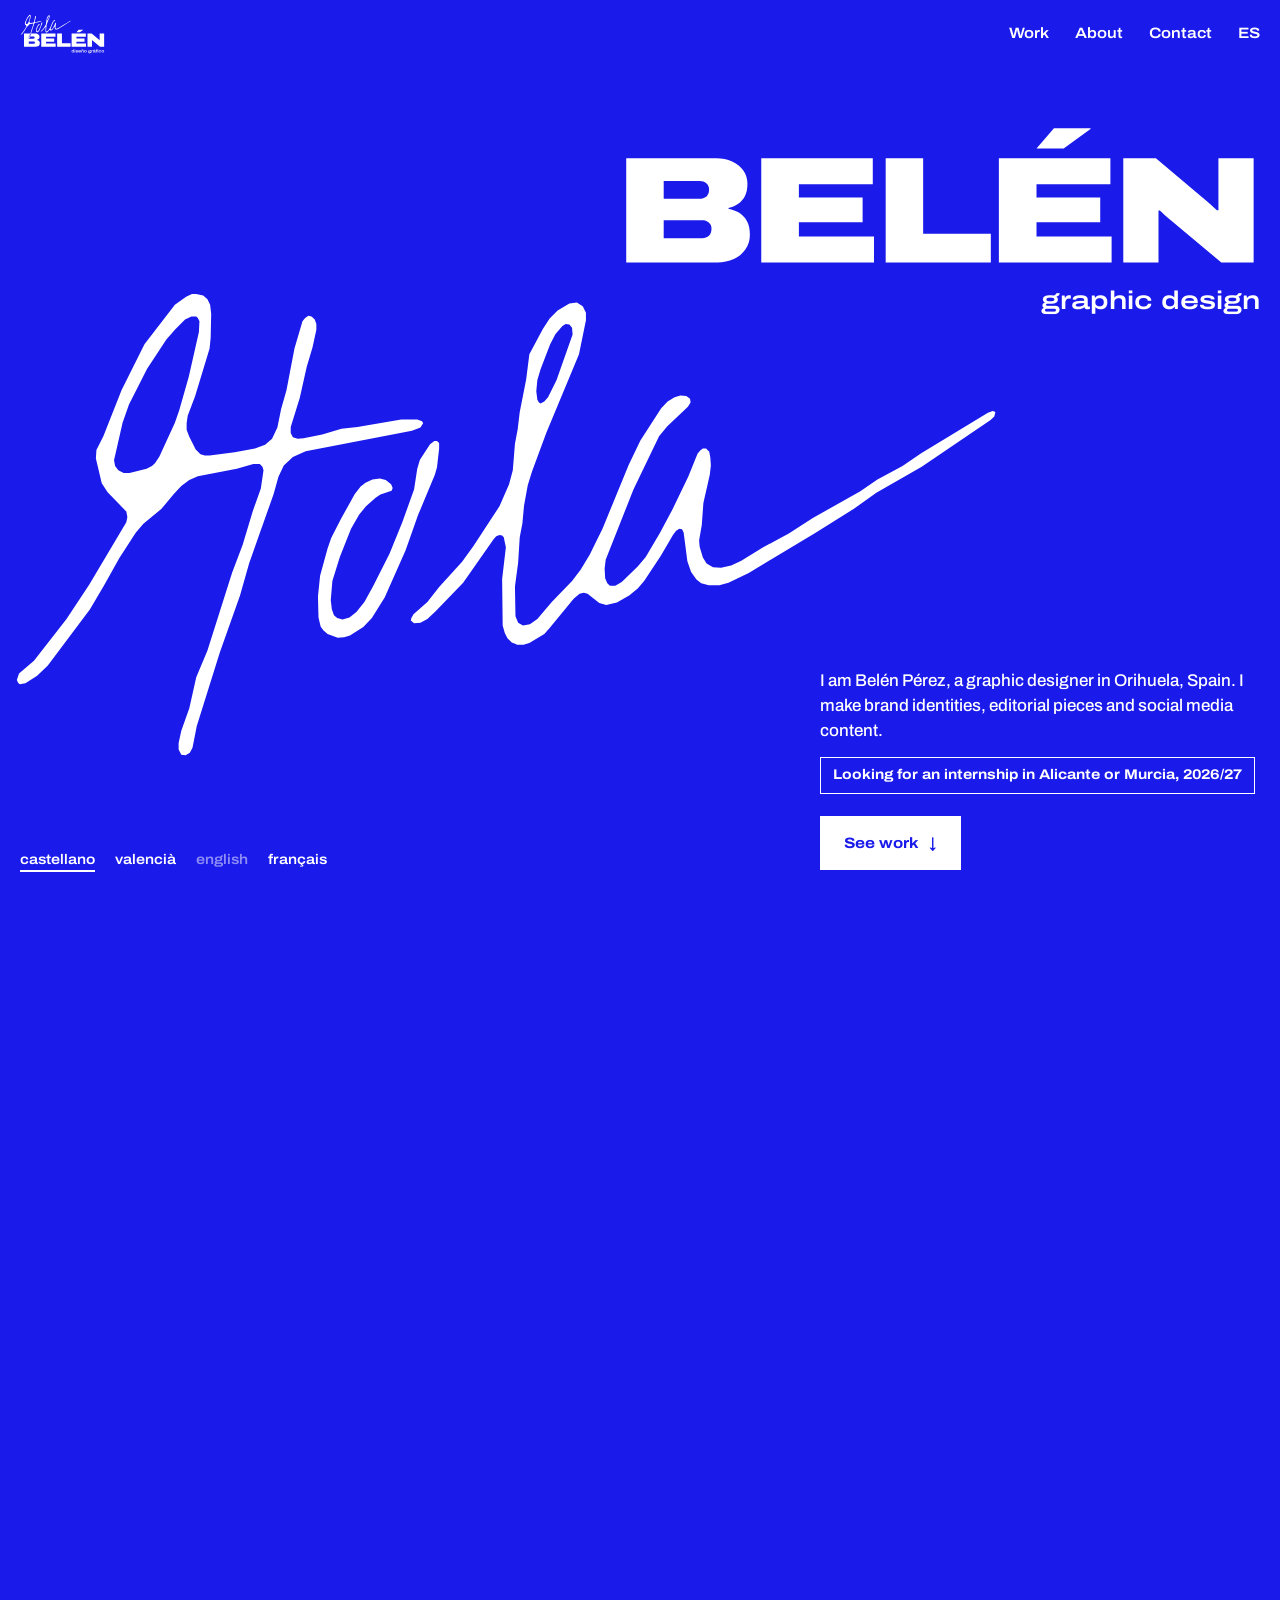
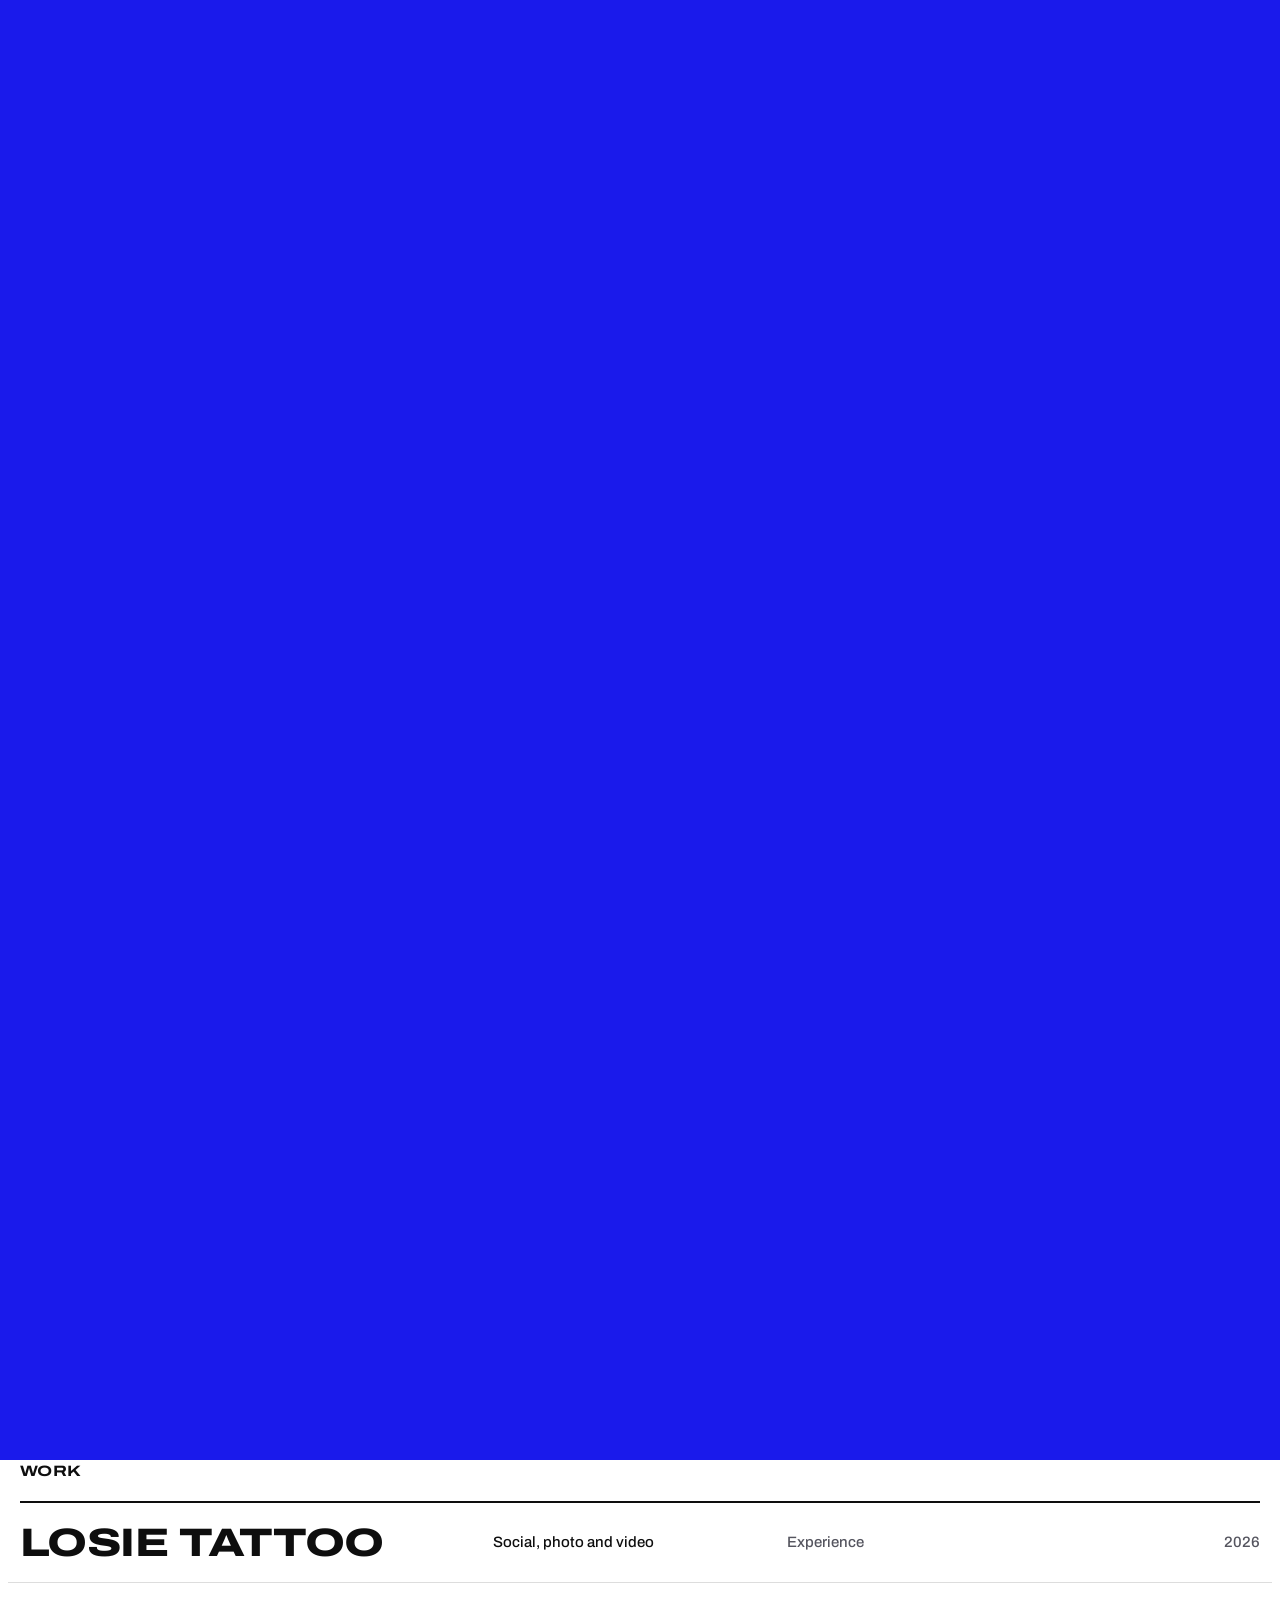
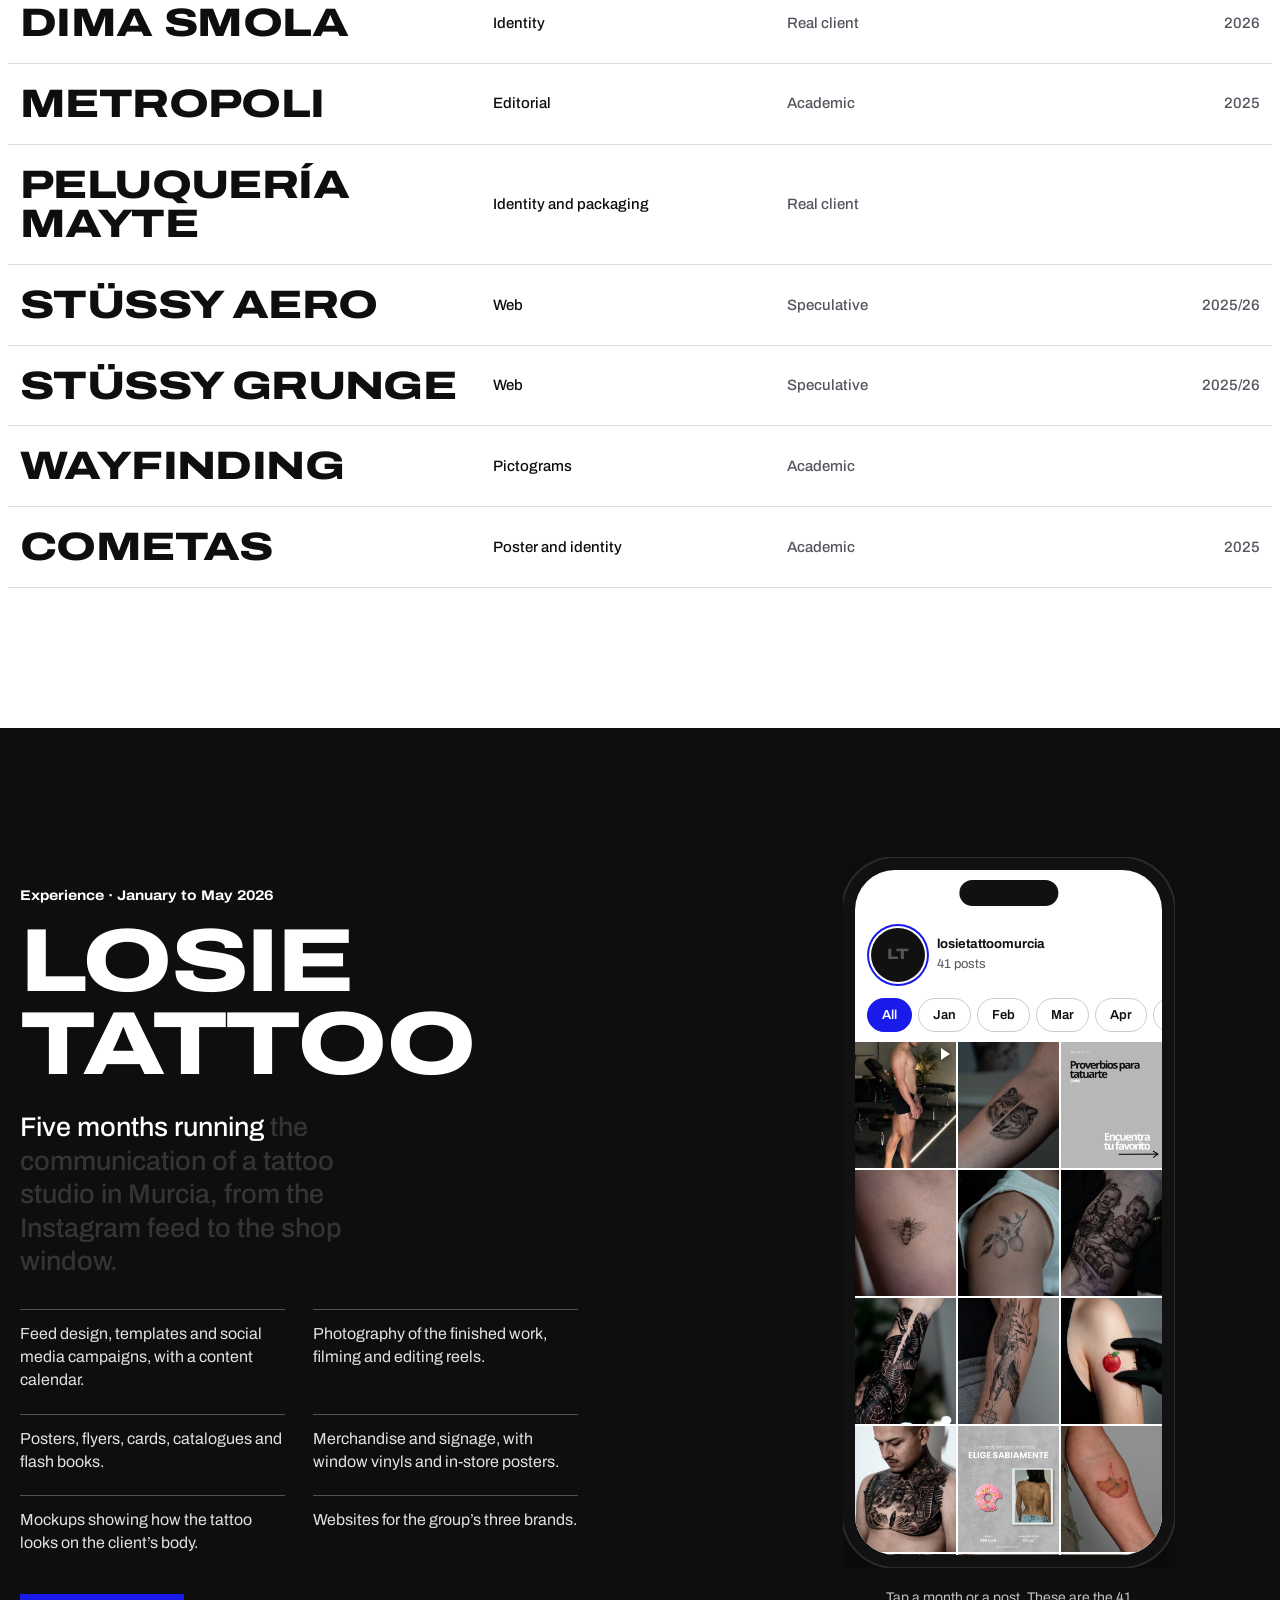
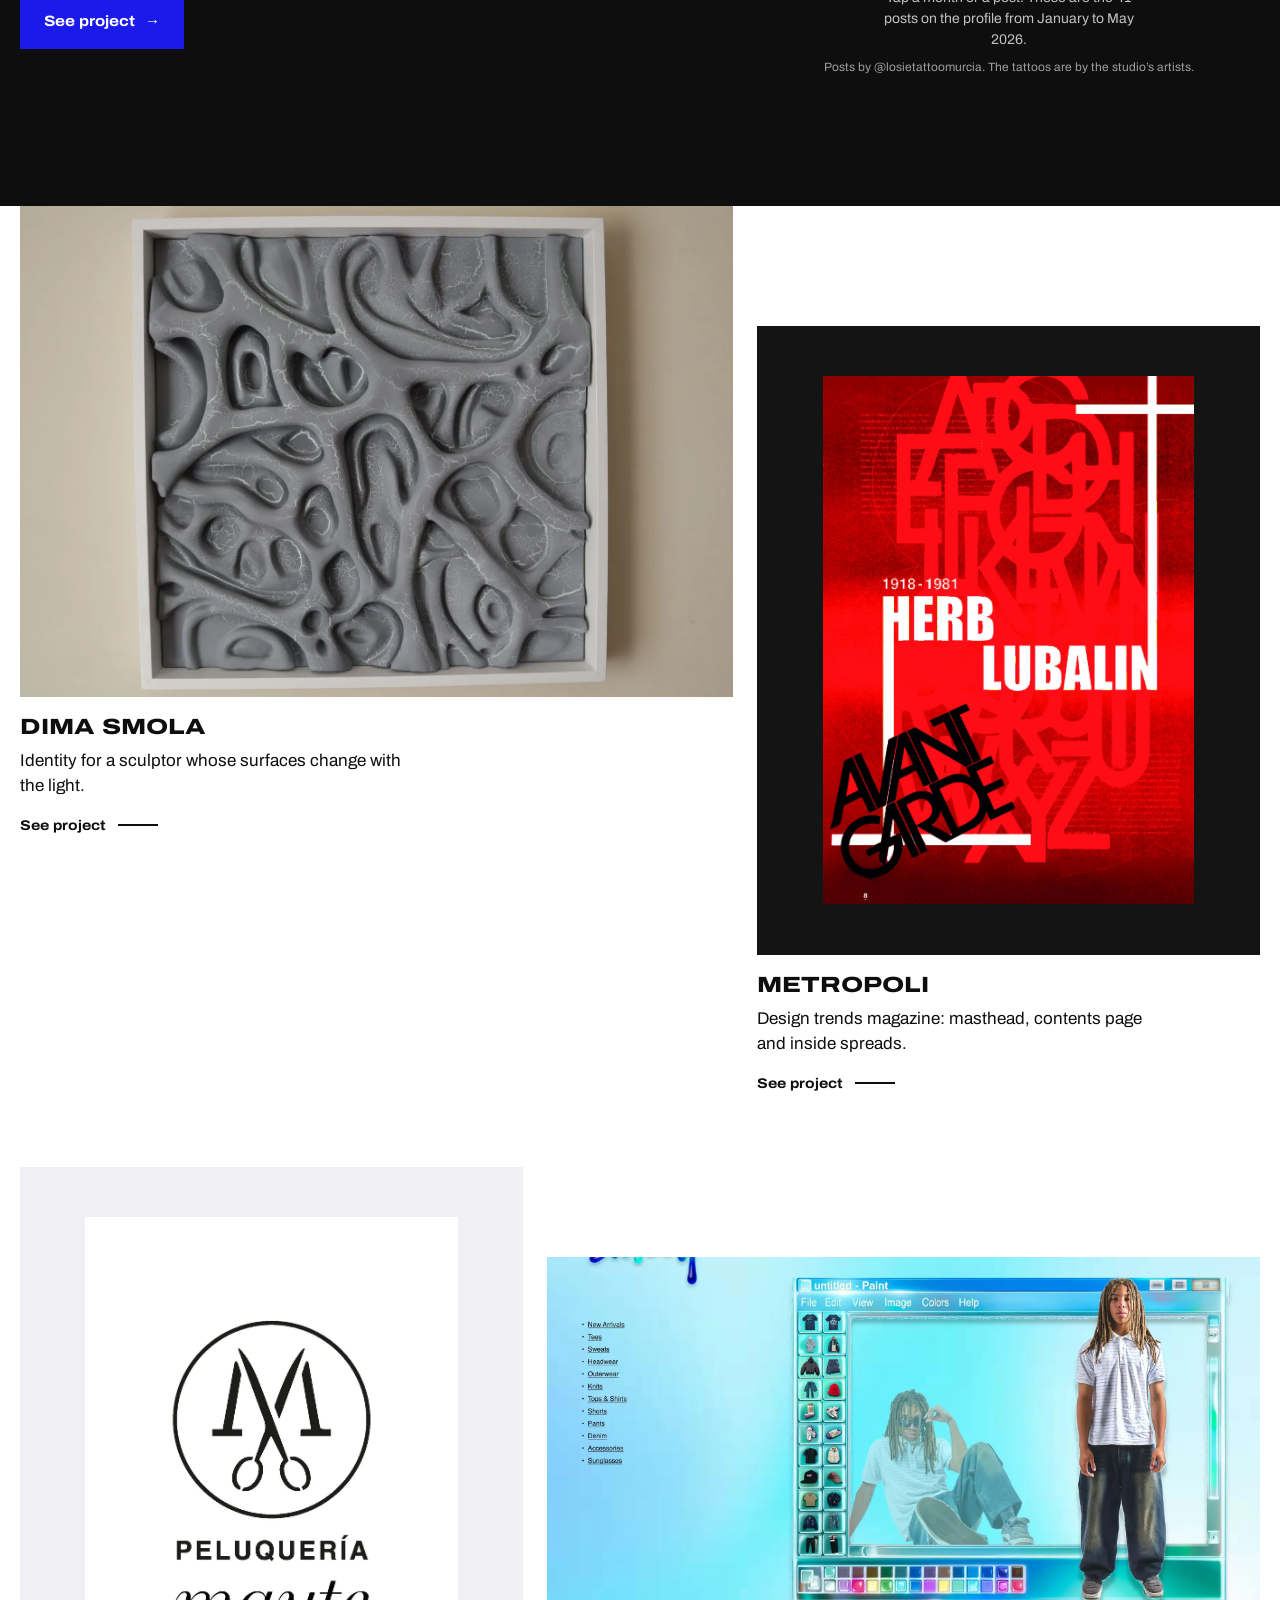
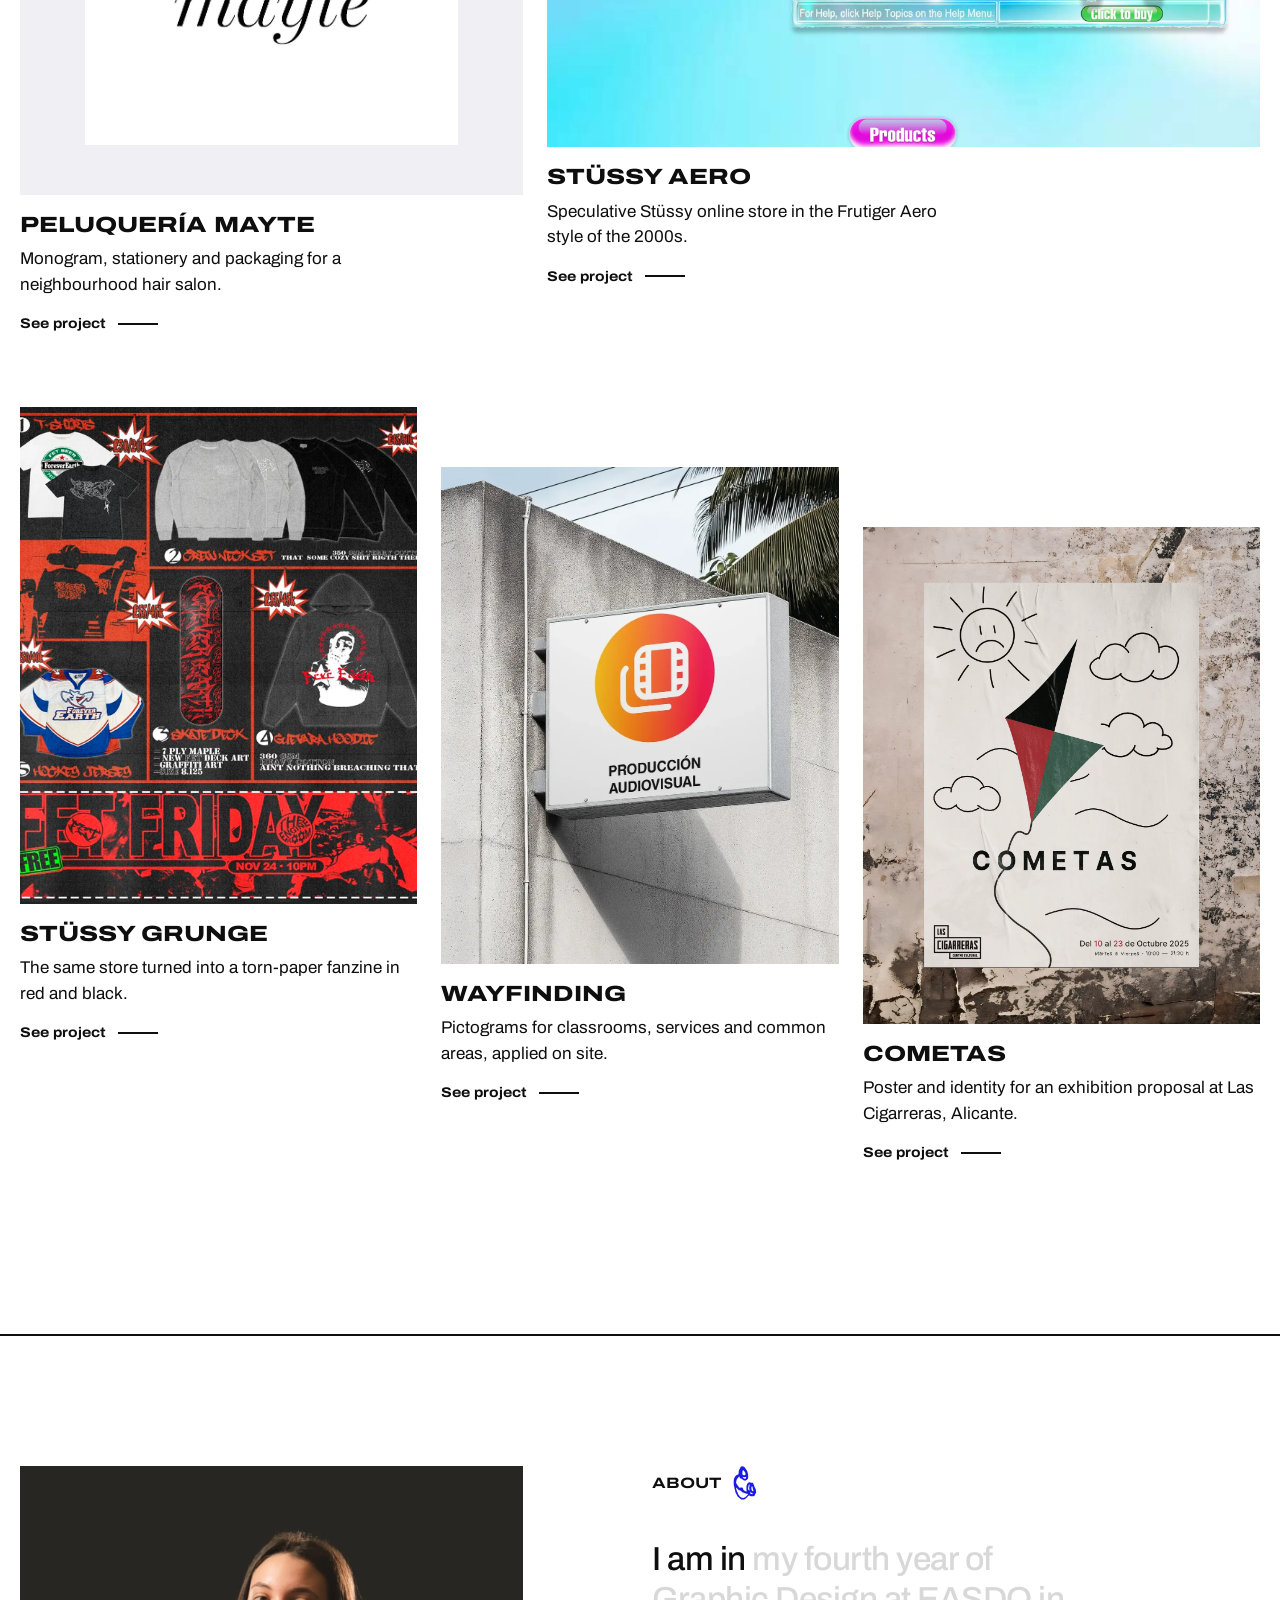
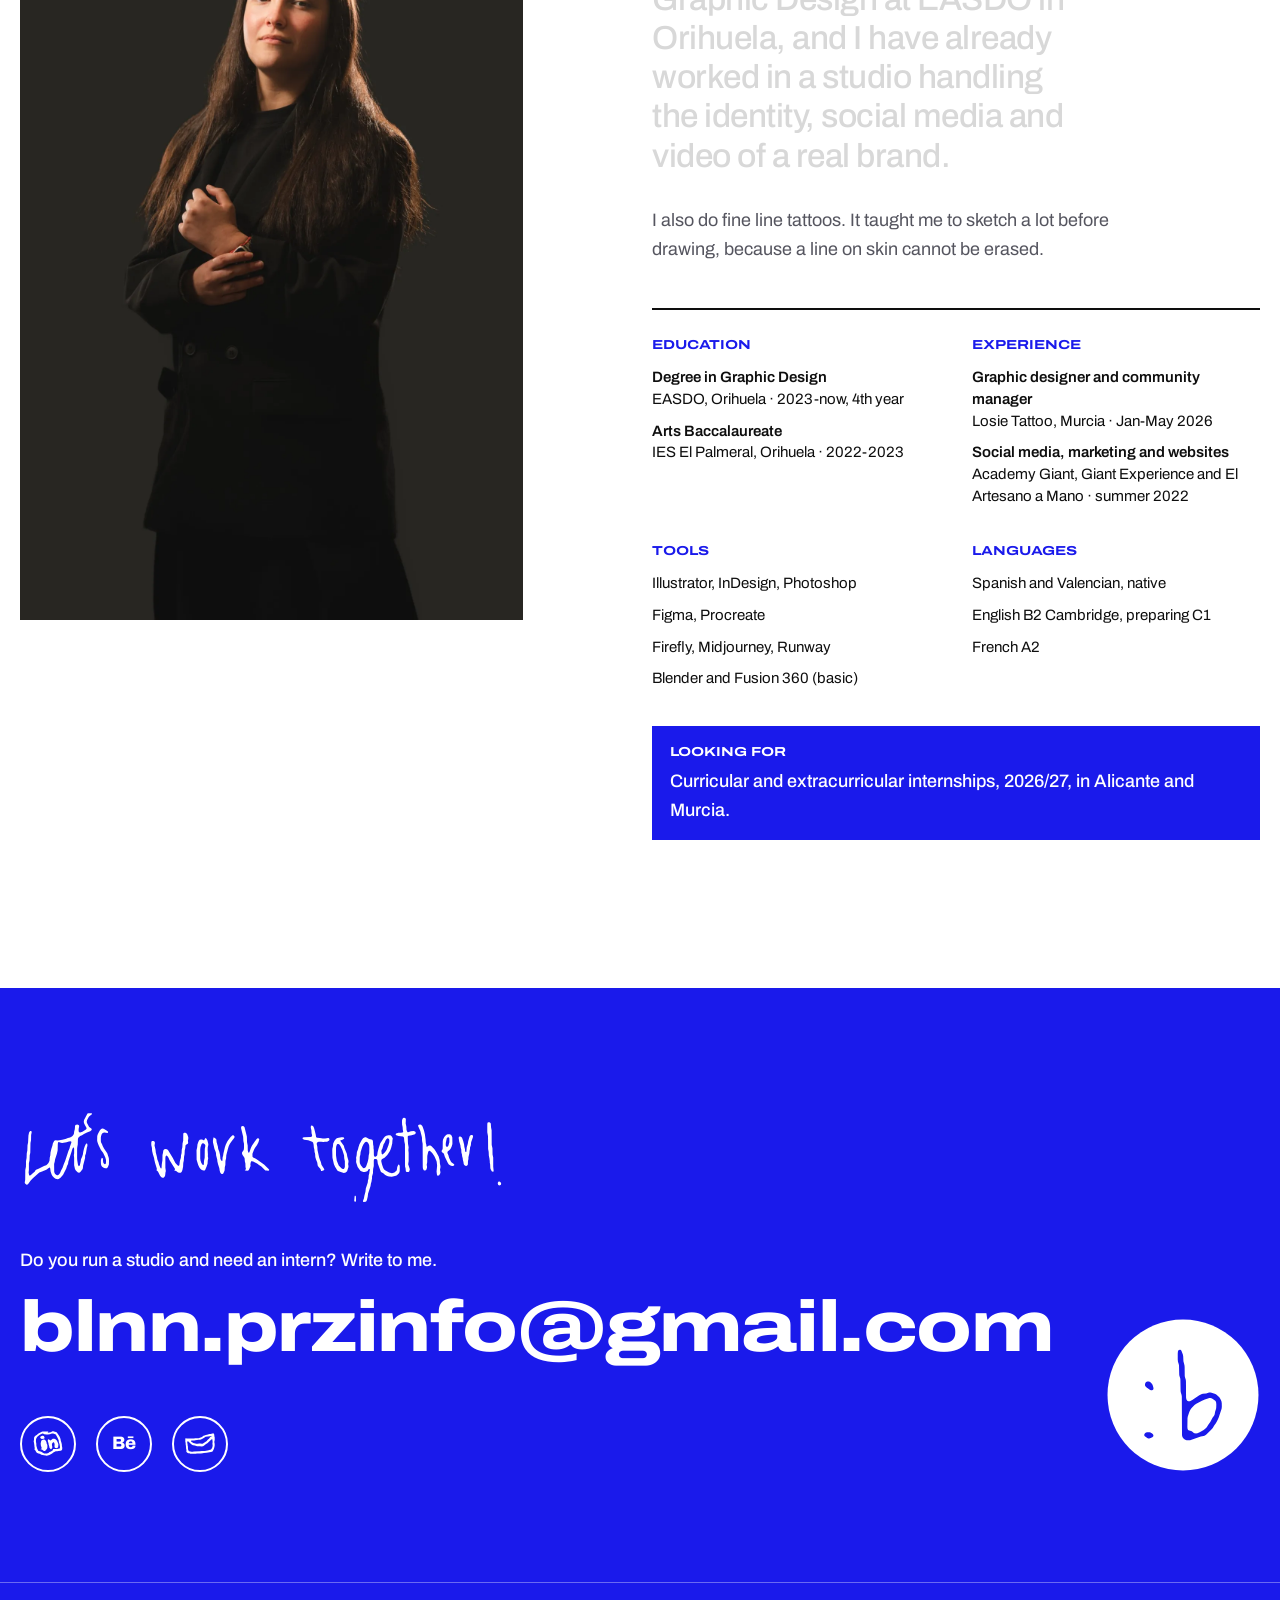
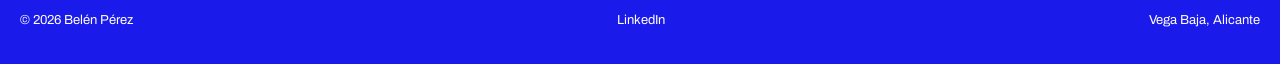
==== commit 8623c34d: "Move to holabelen.github.io and apply design review fixes - Canonical, Open Graph, sitemap and robot" ====
--- a/en/index.html
+++ b/en/index.html
@@ -5,30 +5,28 @@
 <title>Belén Pérez · Graphic designer in Alicante, Spain | Hola Belén</title>
 <meta name="description" content="Portfolio of Belén Pérez, graphic designer in Orihuela (Alicante, Spain). Brand identity, editorial, packaging and web design. Open to internships in 2026/27.">
 <!-- SEO -->
-<link rel="canonical" href="https://blnnprzinfo-crypto.github.io/holabelen/en/">
-<link rel="alternate" hreflang="es" href="https://blnnprzinfo-crypto.github.io/holabelen/">
-<link rel="alternate" hreflang="en" href="https://blnnprzinfo-crypto.github.io/holabelen/en/">
-<link rel="alternate" hreflang="x-default" href="https://blnnprzinfo-crypto.github.io/holabelen/">
+<link rel="canonical" href="https://holabelen.github.io/en/">
+<link rel="alternate" hreflang="es" href="https://holabelen.github.io/">
+<link rel="alternate" hreflang="en" href="https://holabelen.github.io/en/">
+<link rel="alternate" hreflang="x-default" href="https://holabelen.github.io/">
 <meta name="theme-color" content="#1A1AEB">
 <meta name="author" content="Belén Pérez">
 <meta property="og:type" content="website">
 <meta property="og:site_name" content="Hola Belén">
 <meta property="og:title" content="Belén Pérez · Graphic designer in Alicante, Spain | Hola Belén">
 <meta property="og:description" content="Portfolio of Belén Pérez, graphic designer in Orihuela (Alicante, Spain). Brand identity, editorial, packaging and web design. Open to internships in 2026/27.">
-<meta property="og:url" content="https://blnnprzinfo-crypto.github.io/holabelen/en/">
-<meta property="og:image" content="https://blnnprzinfo-crypto.github.io/holabelen/img/og.png">
+<meta property="og:url" content="https://holabelen.github.io/en/">
+<meta property="og:image" content="https://holabelen.github.io/img/og.png">
 <meta property="og:image:width" content="1200">
 <meta property="og:image:height" content="630">
 <meta property="og:image:alt" content="Hola Belén, diseño gráfico">
 <meta property="og:locale" content="en_GB">
 <meta property="og:locale:alternate" content="es_ES">
 <meta name="twitter:card" content="summary_large_image">
-<script type="application/ld+json">{"@context": "https://schema.org", "@type": "Person", "name": "Belén Pérez", "url": "https://blnnprzinfo-crypto.github.io/holabelen/en/", "image": "https://blnnprzinfo-crypto.github.io/holabelen/img/belen-perez.webp", "sameAs": ["https://www.linkedin.com/in/belnprez"], "address": {"@type": "PostalAddress", "addressLocality": "Orihuela", "addressRegion": "Alicante", "addressCountry": "ES"}, "alumniOf": {"@type": "EducationalOrganization", "name": "EASDO, Escuela de Arte y Superior de Diseño de Orihuela"}, "jobTitle": "Graphic designer", "knowsAbout": ["Brand identity", "Editorial design", "Packaging", "Web design", "Wayfinding"]}</script>
+<script type="application/ld+json">{"@context": "https://schema.org", "@type": "Person", "name": "Belén Pérez", "url": "https://holabelen.github.io/en/", "image": "https://holabelen.github.io/img/belen-perez.webp", "sameAs": ["https://www.linkedin.com/in/belnprez"], "address": {"@type": "PostalAddress", "addressLocality": "Orihuela", "addressRegion": "Alicante", "addressCountry": "ES"}, "alumniOf": {"@type": "EducationalOrganization", "name": "EASDO, Escuela de Arte y Superior de Diseño de Orihuela"}, "jobTitle": "Graphic designer", "knowsAbout": ["Brand identity", "Editorial design", "Packaging", "Web design", "Wayfinding"]}</script>
 <!-- /SEO -->
 <link rel="icon" href="../img/marca/simbolo-azul.svg" type="image/svg+xml">
-<link rel="preconnect" href="https://fonts.googleapis.com">
-<link rel="preconnect" href="https://fonts.gstatic.com" crossorigin>
-<link rel="stylesheet" href="https://fonts.googleapis.com/css2?family=Archivo:wdth,wght@62..125,300..900&display=swap">
+<link rel="preload" href="../fonts/archivo-latin.woff2" as="font" type="font/woff2" crossorigin>
 <link rel="preload" href="../fonts/belen-manuscrita.woff2" as="font" type="font/woff2" crossorigin>
 <link rel="stylesheet" href="../site.css">
 
@@ -82,7 +80,7 @@
         <h2 id="t-exp">Losie Tattoo</h2>
         <p class="lead" data-revela>Five months running the communication of a tattoo studio in Murcia, from the Instagram feed to the shop window.</p>
         <ul class="ticks"><li>Feed design, templates and social media campaigns, with a content calendar.</li><li>Photography of the finished work, filming and editing reels.</li><li>Posters, flyers, cards, catalogues and flash books.</li><li>Merchandise and signage, with window vinyls and in-store posters.</li><li>Mockups showing how the tattoo looks on the client’s body.</li><li>Websites for the group’s three brands.</li></ul>
-        <a class="btn" href="#losie-tattoo">See the project <span aria-hidden="true">→</span></a>
+        <a class="btn" href="#losie-tattoo">See project <span aria-hidden="true">→</span></a>
       </div>
       <div class="exp-phone">
         <figure class="phone " data-feed="../img/losie/" aria-label="Interactive phone with the Losie Tattoo Murcia Instagram profile">
@@ -99,31 +97,31 @@
   <section class="work" aria-label="Featured projects">
     <a class="proj right" href="#dima-smola">
       <figure data-cta="See project"><img src="../img/dima-hero.webp" alt="Grey sculptural relief by Dima Smola"></figure>
-      <div class="cap"><h3>Dima Smola</h3><div><p>Identity for a sculptor whose surfaces change with the light.</p><span class="more">More details</span></div></div>
+      <div class="cap"><h3>Dima Smola</h3><div><p>Identity for a sculptor whose surfaces change with the light.</p><span class="more">See project</span></div></div>
     </a>
     <a class="proj left" href="#metropoli">
       <figure data-cta="See project" class="panel" style="background:#141414"><img src="../img/metropoli-herb-lubalin.webp" alt="Opening page on Herb Lubalin in Metropoli magazine" loading="lazy"></figure>
-      <div class="cap"><h3>Metropoli</h3><div><p>Design trends magazine: masthead, contents page and inside spreads.</p><span class="more">More details</span></div></div>
+      <div class="cap"><h3>Metropoli</h3><div><p>Design trends magazine: masthead, contents page and inside spreads.</p><span class="more">See project</span></div></div>
     </a>
     <a class="proj right" href="#mayte">
       <figure data-cta="See project" class="panel" style="background:#FFFFFF"><img src="../img/mayte-monograma.webp" alt="Peluquería Mayte monogram, an M made from a pair of scissors" loading="lazy"></figure>
-      <div class="cap"><h3>Peluquería Mayte</h3><div><p>Monogram, stationery and packaging for a neighbourhood hair salon.</p><span class="more">More details</span></div></div>
+      <div class="cap"><h3>Peluquería Mayte</h3><div><p>Monogram, stationery and packaging for a neighbourhood hair salon.</p><span class="more">See project</span></div></div>
     </a>
     <a class="proj left" href="#stussy-aero">
       <figure data-cta="See project"><img src="../img/stussy-aero-apertura.webp" alt="Aero direction of the Stüssy store, with a system window and bubbles" style="object-position:50% 25%" loading="lazy"></figure>
-      <div class="cap"><h3>Stüssy Aero</h3><div><p>Speculative Stüssy online store in the Frutiger Aero style of the 2000s.</p><span class="more">More details</span></div></div>
+      <div class="cap"><h3>Stüssy Aero</h3><div><p>Speculative Stüssy online store in the Frutiger Aero style of the 2000s.</p><span class="more">See project</span></div></div>
     </a>
     <a class="proj right" href="#stussy-grunge">
       <figure data-cta="See project"><img src="../img/stussy-grunge-productos.webp" alt="Red and black product collage for the Grunge direction" style="object-position:50% 30%" loading="lazy"></figure>
-      <div class="cap"><h3>Stüssy Grunge</h3><div><p>The same store turned into a torn-paper fanzine in red and black.</p><span class="more">More details</span></div></div>
+      <div class="cap"><h3>Stüssy Grunge</h3><div><p>The same store turned into a torn-paper fanzine in red and black.</p><span class="more">See project</span></div></div>
     </a>
     <a class="proj left" href="#senaletica">
       <figure data-cta="See project"><img src="../img/senaletica-fachada.webp" alt="Audiovisual production projecting sign on a concrete façade" loading="lazy"></figure>
-      <div class="cap"><h3>Wayfinding</h3><div><p>Pictograms for classrooms, services and common areas, applied on site.</p><span class="more">More details</span></div></div>
+      <div class="cap"><h3>Wayfinding</h3><div><p>Pictograms for classrooms, services and common areas, applied on site.</p><span class="more">See project</span></div></div>
     </a>
     <a class="proj right" href="#cometas">
       <figure data-cta="See project"><img src="../img/cometas-cartel-pared.webp" alt="Cometas poster pasted on a peeling wall" loading="lazy"></figure>
-      <div class="cap"><h3>Cometas</h3><div><p>Poster and identity for an exhibition proposal at Las Cigarreras, Alicante.</p><span class="more">More details</span></div></div>
+      <div class="cap"><h3>Cometas</h3><div><p>Poster and identity for an exhibition proposal at Las Cigarreras, Alicante.</p><span class="more">See project</span></div></div>
     </a>
   </section>
 
@@ -133,7 +131,7 @@
       <h2>About <img class="cara" src="../img/marca/mano-cara-azul.svg" alt="" width="23" height="34" aria-hidden="true"></h2>
       <p class="big" data-revela>I am in my fourth year of Graphic Design at EASDO in Orihuela, and I have already worked in a studio handling the identity, social media and video of a real brand.</p>
       <p>I also do fine line tattoos. It taught me to sketch a lot before drawing, because a line on skin cannot be erased.</p>
-      <div class="cv"><div class="col"><h3>Education</h3><ul><li><b>Degree in Graphic Design</b>EASDO, Orihuela · 2023 – now, 4th year</li><li><b>Arts Baccalaureate</b>IES El Palmeral, Orihuela · 2022 – 2023</li></ul></div><div class="col"><h3>Experience</h3><ul><li><b>Graphic designer and community manager</b>Losie Tattoo, Murcia · Jan – May 2026</li><li><b>Social media, marketing and websites</b>Academy Giant, Giant Experience and El Artesano a Mano · summer 2022</li></ul></div><div class="col"><h3>Tools</h3><ul><li>Illustrator, InDesign, Photoshop</li><li>Figma, Procreate</li><li>Firefly, Midjourney, Runway</li><li>Blender and Fusion 360 (basic)</li></ul></div><div class="col"><h3>Languages</h3><ul><li>Spanish and Valencian, native</li><li>English B2 Cambridge, preparing C1</li><li>French A2</li></ul></div></div>
+      <div class="cv"><div class="col"><h3>Education</h3><ul><li><b>Degree in Graphic Design</b>EASDO, Orihuela · 2023-now, 4th year</li><li><b>Arts Baccalaureate</b>IES El Palmeral, Orihuela · 2022-2023</li></ul></div><div class="col"><h3>Experience</h3><ul><li><b>Graphic designer and community manager</b>Losie Tattoo, Murcia · Jan-May 2026</li><li><b>Social media, marketing and websites</b>Academy Giant, Giant Experience and El Artesano a Mano · summer 2022</li></ul></div><div class="col"><h3>Tools</h3><ul><li>Illustrator, InDesign, Photoshop</li><li>Figma, Procreate</li><li>Firefly, Midjourney, Runway</li><li>Blender and Fusion 360 (basic)</li></ul></div><div class="col"><h3>Languages</h3><ul><li>Spanish and Valencian, native</li><li>English B2 Cambridge, preparing C1</li><li>French A2</li></ul></div></div>
       <p class="busco"><b>Looking for</b>Curricular and extracurricular internships, 2026/27, in Alicante and Murcia.</p>
     </div>
   </section>
@@ -160,7 +158,7 @@
     <img src="../img/losie/01.webp" alt="Tattoo of two dogs on an arm, photographed for the feed">
     <img src="../img/losie/25.webp" alt="Carousel reading Encuentra la raza de tu perro">
     <span class="corner bl">Losie Tattoo</span>
-    <span class="corner br">social · photo · video · 2026</span>
+    <span class="corner br">social, photo and video · 2026</span>
   </section>
 
   <header class="case-head wrap">
@@ -225,7 +223,7 @@
     <div class="body">
         <p>His competitors sell themselves as decor, with classic serifs and sand tones. I positioned him as an artist: the descriptor "Sculptural Surfaces", the claim "Shaped by light" and a mineral palette with no accent colour, because the work already brings the colour.</p>
         <p>The D seal comes from a hand sketch. I turned it into a system: signature, seal, a 25-page brand manual, an embossed business card, a certificate of authenticity, a website and Instagram templates.</p>
-      <p class="credit">Real client · Whole project done solo · Artwork photography: Dima Smola</p>
+      <p class="credit">Real client. Whole project done solo. Artwork photography: Dima Smola</p>
     </div>
   </section>
 
@@ -270,7 +268,7 @@
     <div class="body">
         <p>I designed the masthead, the contents page and the inside pages. The contents page is seven quarter circles turning across the spread, one per section, in red and black. I also made a two-colour version.</p>
         <p>The inside pages change register depending on who they are about. The Lubalin and Ginzburg pages go through Eros, Fact, Avant Garde and Moneysworth with tight headlines and overlapping letters. The Carson pages break the grid and dirty the image, the way he did in Ray Gun.</p>
-      <p class="credit">Solo academic project · May 2025 · Texts written by me · Archive images from the magazines mentioned</p>
+      <p class="credit">Solo academic project. May 2025. Texts written by me. Archive images from the magazines mentioned</p>
     </div>
   </section>
 
@@ -318,7 +316,7 @@
     <div class="body">
         <p>I wanted a mark that worked small, on a card or on the side of a box. The legs of the M are the blades of the scissors. It comes with two flat colours and a drawn head of hair that ends in a pair of lips.</p>
         <p>With those pieces I built the full stationery set, with letterheads, envelopes and business cards, die-cut boxes for products that I made and photographed, social media posts and a street poster.</p>
-      <p class="credit">Real client · Model photos in social posts and street poster: stock images</p>
+      <p class="credit">Real client. Model photos in social posts and street poster: stock images</p>
     </div>
   </section>
 
@@ -379,7 +377,7 @@
     <div class="body">
       <p>This direction comes from Frutiger Aero, the optimistic look of the interfaces of those years. I studied the 2008 Disney Channel website and the 2007 Windows Vista site and kept their glossy gradients, reflections and organic shapes.</p>
       <p>The background is light turquoise and the buttons use fuchsia, red, green and blue with a glossy finish. Products float in bubbles you pop to open the product page. Underneath, the page is organised in modules, just like the Grunge version.</p>
-      <p class="credit">Speculative project, not commissioned by or affiliated with the brand · Moodboard with third-party references · Product and model photos: Stüssy</p>
+      <p class="credit">Speculative project, not commissioned by or affiliated with the brand. Moodboard with third-party references. Product and model photos: Stüssy</p>
     </div>
   </section>
 
@@ -420,7 +418,7 @@
     <div class="body">
       <p>I started from streetwear and the skate culture the brand was born in. I looked at websites that bring collage to the screen, such as Self Seekers and Eminem's 2008 site, and used texture and wear as part of the interface.</p>
       <p>Black is the base, white appears as torn paper between sections and red #BE0000 marks prices and frames. Under the noise there is a 12-column grid with products in three-column modules, so the store stays easy to use.</p>
-      <p class="credit">Speculative project, not commissioned by or affiliated with the brand · Moodboard with third-party references · Product and model photos: Stüssy</p>
+      <p class="credit">Speculative project, not commissioned by or affiliated with the brand. Moodboard with third-party references. Product and model photos: Stüssy</p>
     </div>
   </section>
 
@@ -455,7 +453,7 @@
     <div class="body">
         <p>They all share the same thick, round-ended stroke and the same circle with a yellow-to-magenta gradient, so they read as one family even when the object changes.</p>
         <p>The name sits underneath in sans serif capitals. I then applied them to a projecting sign on a façade and to the cafeteria sign.</p>
-      <p class="credit">Academic project · Mockups built on third-party templates</p>
+      <p class="credit">Academic project. Mockups built on third-party templates</p>
     </div>
   </section>
 
@@ -502,7 +500,7 @@
     <div class="body">
         <p>The kite takes the colours of the Palestinian flag and the outline of its map. I drew it on a sky of childlike lines, with a sad sun, because the exhibition is about a game that gets interrupted.</p>
         <p>The identity carries over to the poster, a folded flyer in Spanish and Arabic, the ticket, the room signage and a tote bag. The flyer ends with the line that sums up the route: “Only a red thread keeps all the kites up”.</p>
-      <p class="credit">Interdisciplinary Projects · 3rd year of Graphic Design · Exhibition proposal for the Las Cigarreras Cultural Centre, 10 to 23 October 2025</p>
+      <p class="credit">Interdisciplinary Projects. 3rd year of Graphic Design. Exhibition proposal for the Las Cigarreras Cultural Centre, 10 to 23 October 2025</p>
     </div>
   </section>
 
--- a/site.css
+++ b/site.css
@@ -2,6 +2,8 @@
    Marca: azul #1A1AEB · negro #0E0E0E · blanco #FFFFFF
    Tipografía web: Archivo (variable). Ancho 125 % para titulares, en la línea del BELÉN del logotipo.
    Al final del archivo está la maquetación para imprimir o exportar a PDF (A4 horizontal). */
+@font-face{font-family:"Archivo";src:url("fonts/archivo-latin.woff2") format("woff2");font-weight:100 900;font-stretch:62% 125%;font-display:swap;unicode-range:U+0000-00FF,U+0131,U+0152-0153,U+02BB-02BC,U+02C6,U+02DA,U+02DC,U+0304,U+0308,U+0329,U+2000-206F,U+20AC,U+2122,U+2191,U+2193,U+2212,U+2215,U+FEFF,U+FFFD}
+@font-face{font-family:"Archivo";src:url("fonts/archivo-latin-ext.woff2") format("woff2");font-weight:100 900;font-stretch:62% 125%;font-display:swap;unicode-range:U+0100-02BA,U+02BD-02C5,U+02C7-02CC,U+02CE-02D7,U+02DD-02FF,U+1E00-1E9F,U+1EF2-1EFF,U+2020,U+20A0-20AB,U+20AD-20C4,U+2113,U+2C60-2C7F,U+A720-A7FF}
 :root{
   --azul:#1A1AEB; --negro:#0E0E0E; --blanco:#FFFFFF; --gris:#55555F; --linea:rgba(14,14,14,.14); --fondo-img:#EFEFF4;
   --font:"Archivo","Helvetica Neue",Arial,sans-serif;
@@ -73,6 +75,19 @@
 .more::after{content:"";width:40px;height:2px;background:currentColor;transition:width .3s}
 .proj:hover .more{color:var(--azul)} .proj:hover .more::after{width:72px}
 
+
+/* destacados en retícula asimétrica: filas 7/5, 5/7 y 4/4/4 */
+.work{display:grid;grid-template-columns:repeat(12,1fr);gap:72px 24px;padding:0 var(--gutr) 170px var(--gut);max-width:var(--max);margin-inline:auto}
+.work .proj{gap:18px}
+.work .proj figure,.work .proj.right figure{width:100%;margin:0;aspect-ratio:4/5}
+.work .proj:nth-child(1){grid-column:1/8} .work .proj:nth-child(1) figure{aspect-ratio:16/11}
+.work .proj:nth-child(2){grid-column:8/13;margin-top:120px}
+.work .proj:nth-child(3){grid-column:1/6}
+.work .proj:nth-child(4){grid-column:6/13;margin-top:90px} .work .proj:nth-child(4) figure{aspect-ratio:16/11}
+.work .proj:nth-child(5){grid-column:1/5} .work .proj:nth-child(6){grid-column:5/9;margin-top:60px} .work .proj:nth-child(7){grid-column:9/13;margin-top:120px}
+.work .cap,.work .proj.left .cap,.work .proj.right .cap{display:block;margin:0;padding:0;max-width:none}
+.work .cap h3{margin-bottom:8px}
+.work .cap p{font-size:17px}
 /* ---------- info ---------- */
 .info{display:grid;grid-template-columns:repeat(12,1fr);gap:24px;padding-block:130px;border-top:2px solid var(--negro)}
 .info .me{grid-column:1/6;margin:0;aspect-ratio:2/3;overflow:hidden;background:#1B1A18;align-self:start;position:sticky;top:calc(var(--head) + 24px)}
@@ -161,7 +176,9 @@
   .index li a{grid-template-columns:1fr auto;gap:6px 16px;padding:16px 12px}
   .index .t{grid-column:1/3}
   .index .k{display:none} .index .y{grid-column:2}
-  .work{gap:96px}
+  .work{grid-template-columns:1fr;gap:72px}
+  .work .proj:nth-child(n){grid-column:1;margin-top:0}
+  .ticks{grid-template-columns:1fr}
   .proj figure{width:100%}
   .proj figure.panel img{height:78%}
   .proj.left .cap,.proj.right .cap{margin-left:0}
@@ -220,9 +237,8 @@
 .exp-txt{grid-column:1/7}
 .exp h2{margin:0 0 26px;font-size:clamp(46px,7vw,120px);line-height:.92;font-stretch:125%;font-weight:800;text-transform:uppercase;letter-spacing:-.025em}
 .exp .lead{margin:0 0 30px;font-size:clamp(22px,2.1vw,32px);line-height:1.25;font-weight:500;max-width:24ch}
-.ticks{list-style:none;margin:0 0 40px;padding:0;display:grid;gap:12px;font-size:17px;line-height:1.45;max-width:46ch}
-.ticks li{position:relative;padding-left:26px;color:rgba(255,255,255,.85)}
-.ticks li::before{content:"";position:absolute;left:0;top:.5em;width:10px;height:10px;background:var(--azul)}
+.ticks{list-style:none;margin:0 0 40px;padding:0;display:grid;grid-template-columns:1fr 1fr;gap:22px 28px;font-size:16px;line-height:1.45;max-width:62ch}
+.ticks li{padding-top:12px;border-top:1px solid rgba(255,255,255,.28);color:rgba(255,255,255,.88)}
 .exp .btn{background:var(--azul);border-color:var(--azul);color:var(--blanco)}
 .exp .btn:hover{background:transparent;border-color:var(--blanco)}
 .exp-phone{grid-column:8/13;display:flex;flex-direction:column;align-items:center}
@@ -306,11 +322,6 @@
 .pal.on{opacity:1}
 .asoma{clip-path:inset(22% 0 0 0);opacity:0;transform:translateY(24px);transition:clip-path 1.1s cubic-bezier(.2,.7,.1,1),opacity .7s ease,transform 1.1s cubic-bezier(.2,.7,.1,1)}
 .asoma.dentro{clip-path:inset(0 0 0 0);opacity:1;transform:none}
-.cursor{position:fixed;left:0;top:0;z-index:70;width:14px;height:14px;margin:-7px 0 0 -7px;border-radius:50%;background:var(--azul);pointer-events:none;display:grid;place-items:center;transition:width .25s,height .25s,margin .25s,background .2s}
-.cursor span{opacity:0;color:var(--blanco);font-size:14px;font-weight:800;font-stretch:112%;transition:opacity .2s}
-.cursor.grande{width:92px;height:92px;margin:-46px 0 0 -46px}
-.cursor.grande span{opacity:1}
-.cursor.sobre-azul{background:var(--blanco)} .cursor.sobre-azul span{color:var(--azul)}
 
 /* =====================================================================
    PDF / IMPRESIÓN — A4 horizontal, una lámina por página.
@@ -331,7 +342,7 @@
   .langs span{opacity:1}
   .exp{break-before:page;height:210mm;padding-block:14mm}
   .ph-frame{box-shadow:none}
-  .visor,.leer,.btn,.telon,.cursor{display:none!important}
+  .visor,.leer,.btn,.telon{display:none!important}
   .pal{opacity:1!important} .asoma{clip-path:none!important;opacity:1!important;transform:none!important}
   .cv{gap:5mm}
   .hero .hola,.hero-mark{animation:none}
@@ -358,3 +369,4 @@
   .grid4{display:grid;grid-template-columns:repeat(7,1fr);align-content:center}
   .grid4 .span3{display:none}
 }
+.work .proj figure.panel[style*="#FFFFFF"]{background:var(--fondo-img)!important}
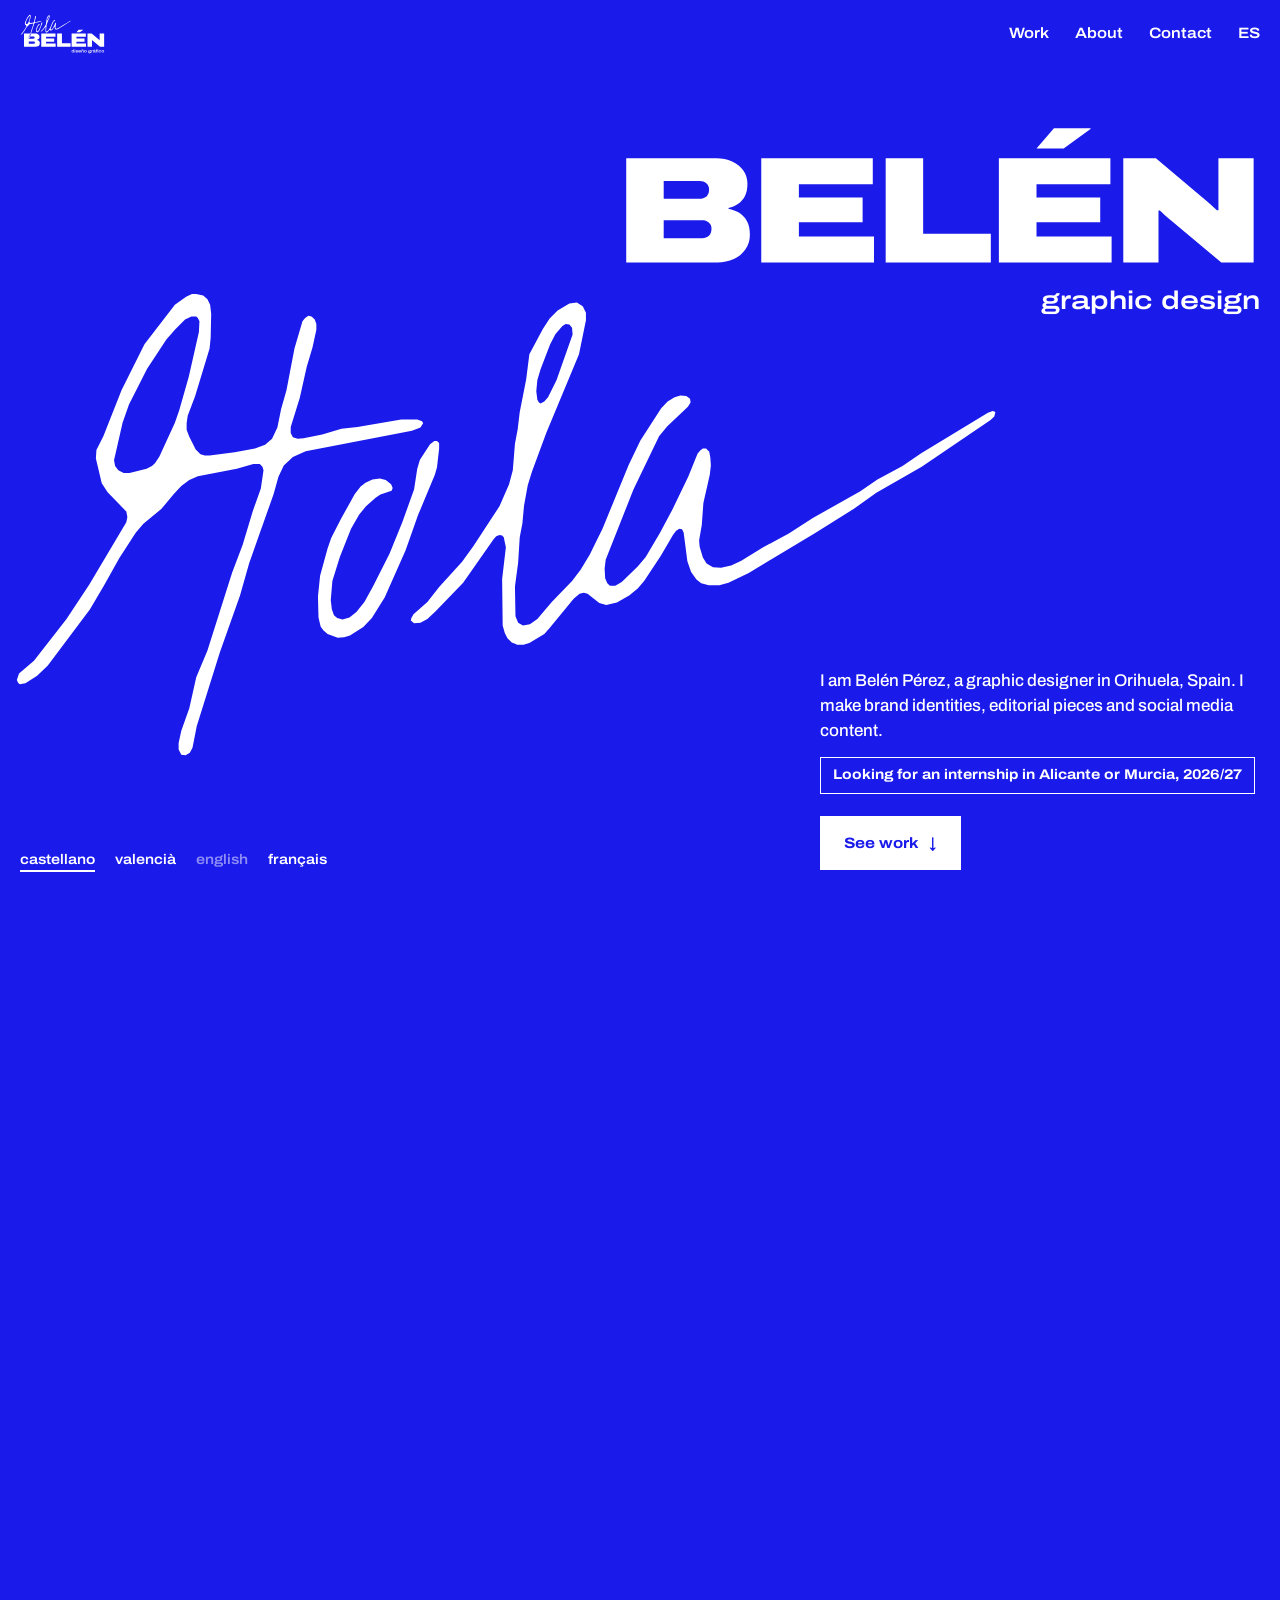
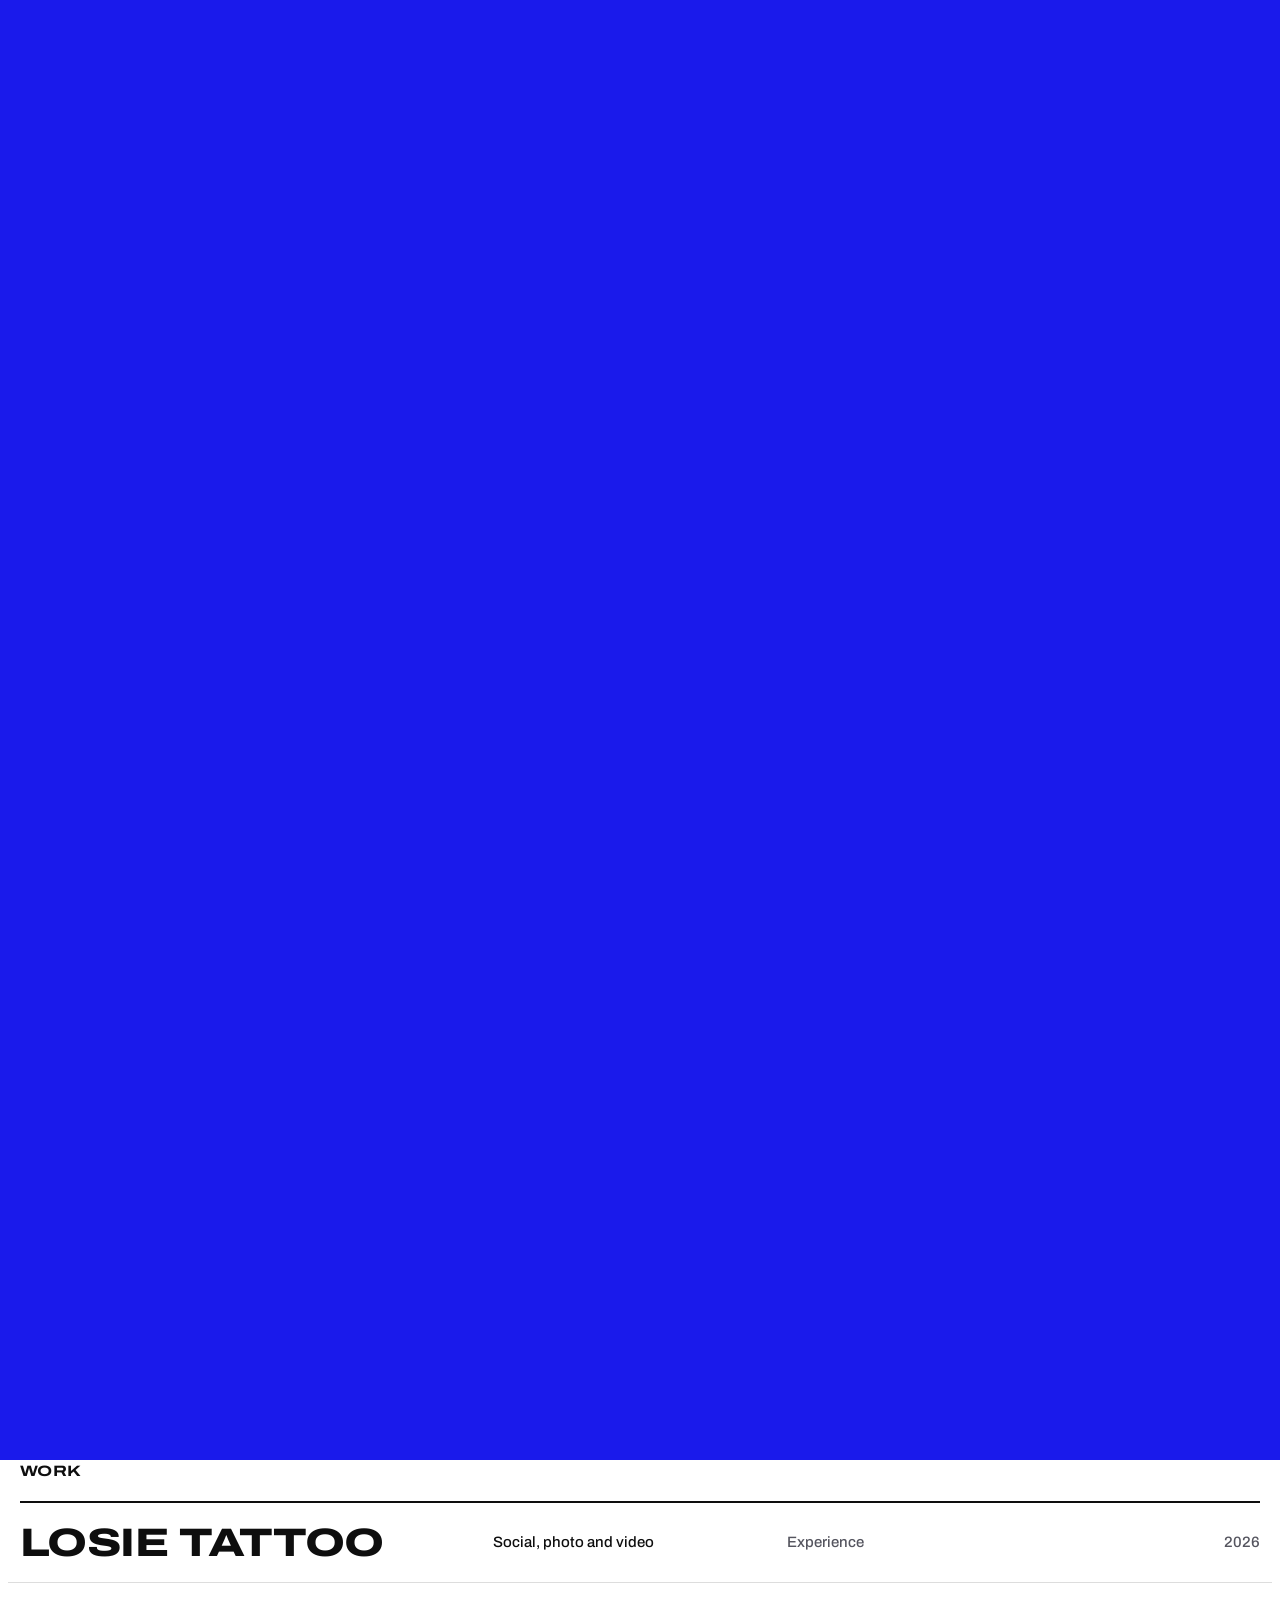
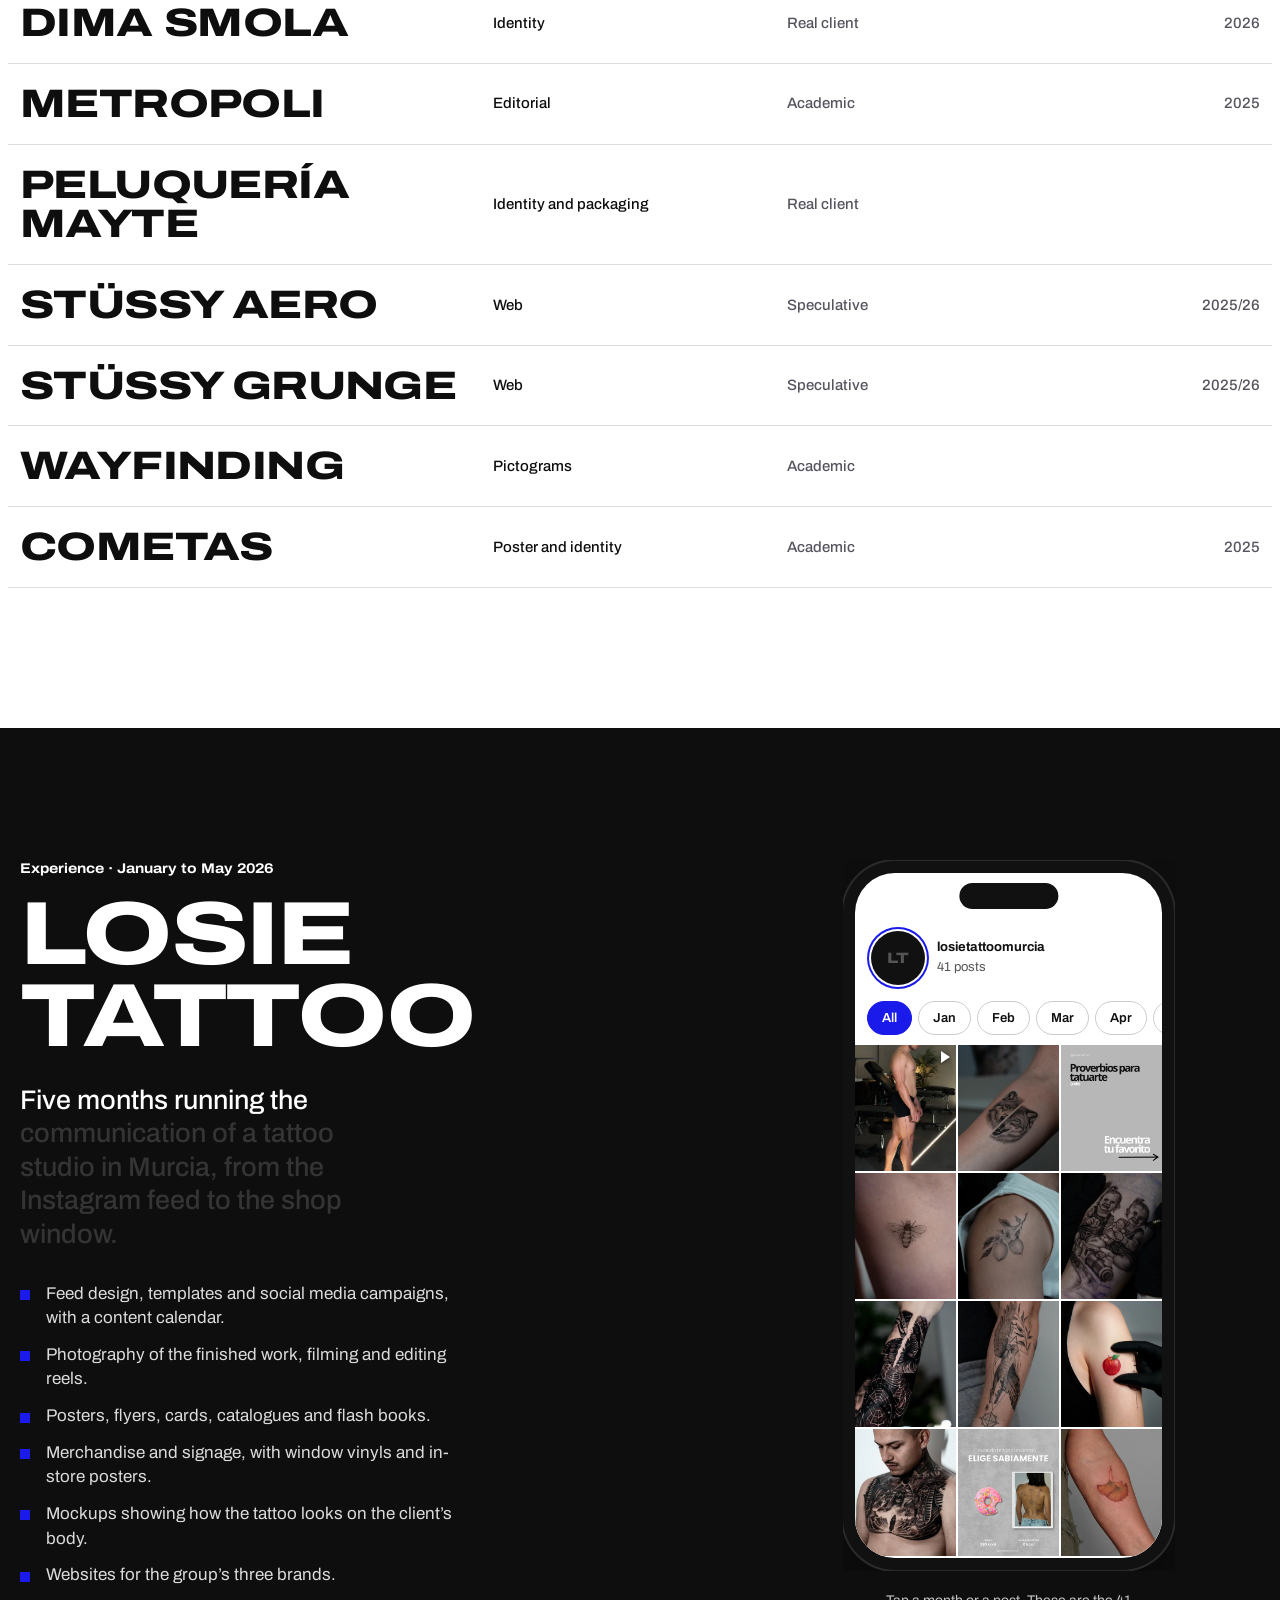
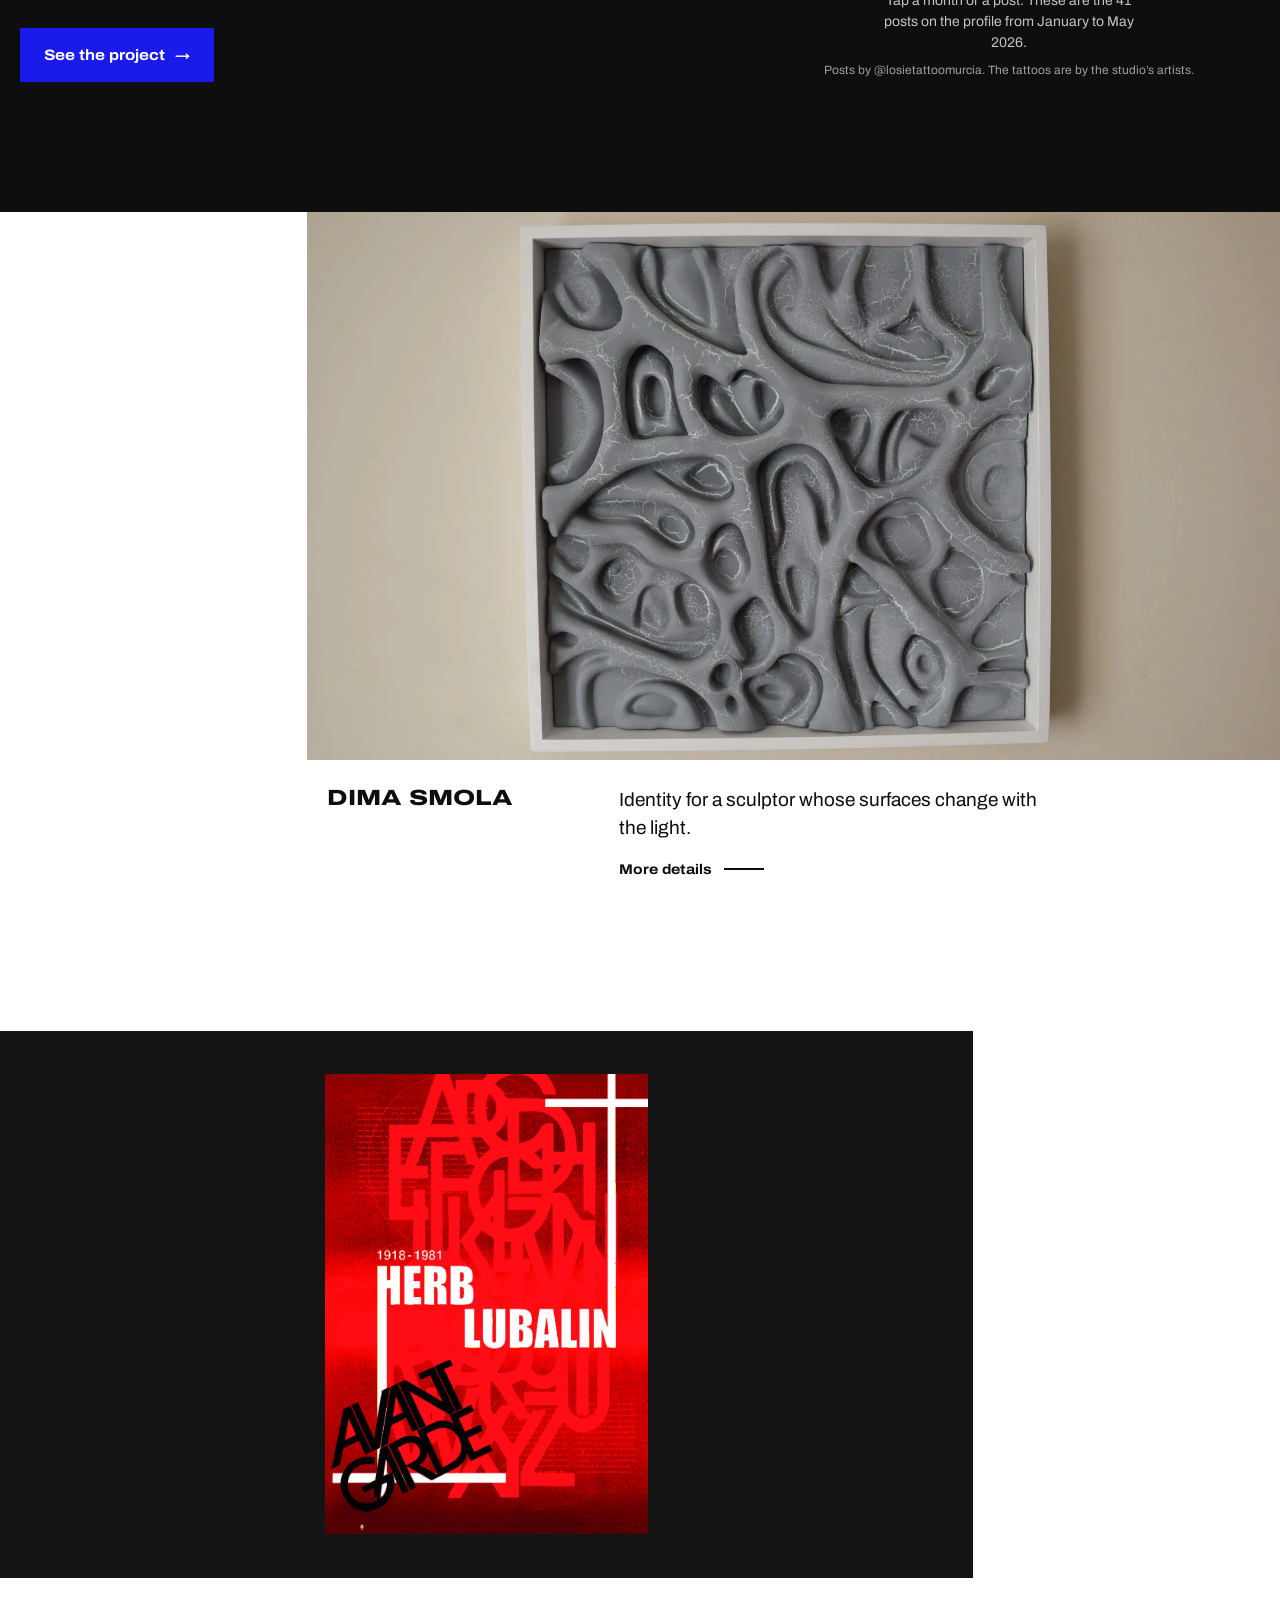
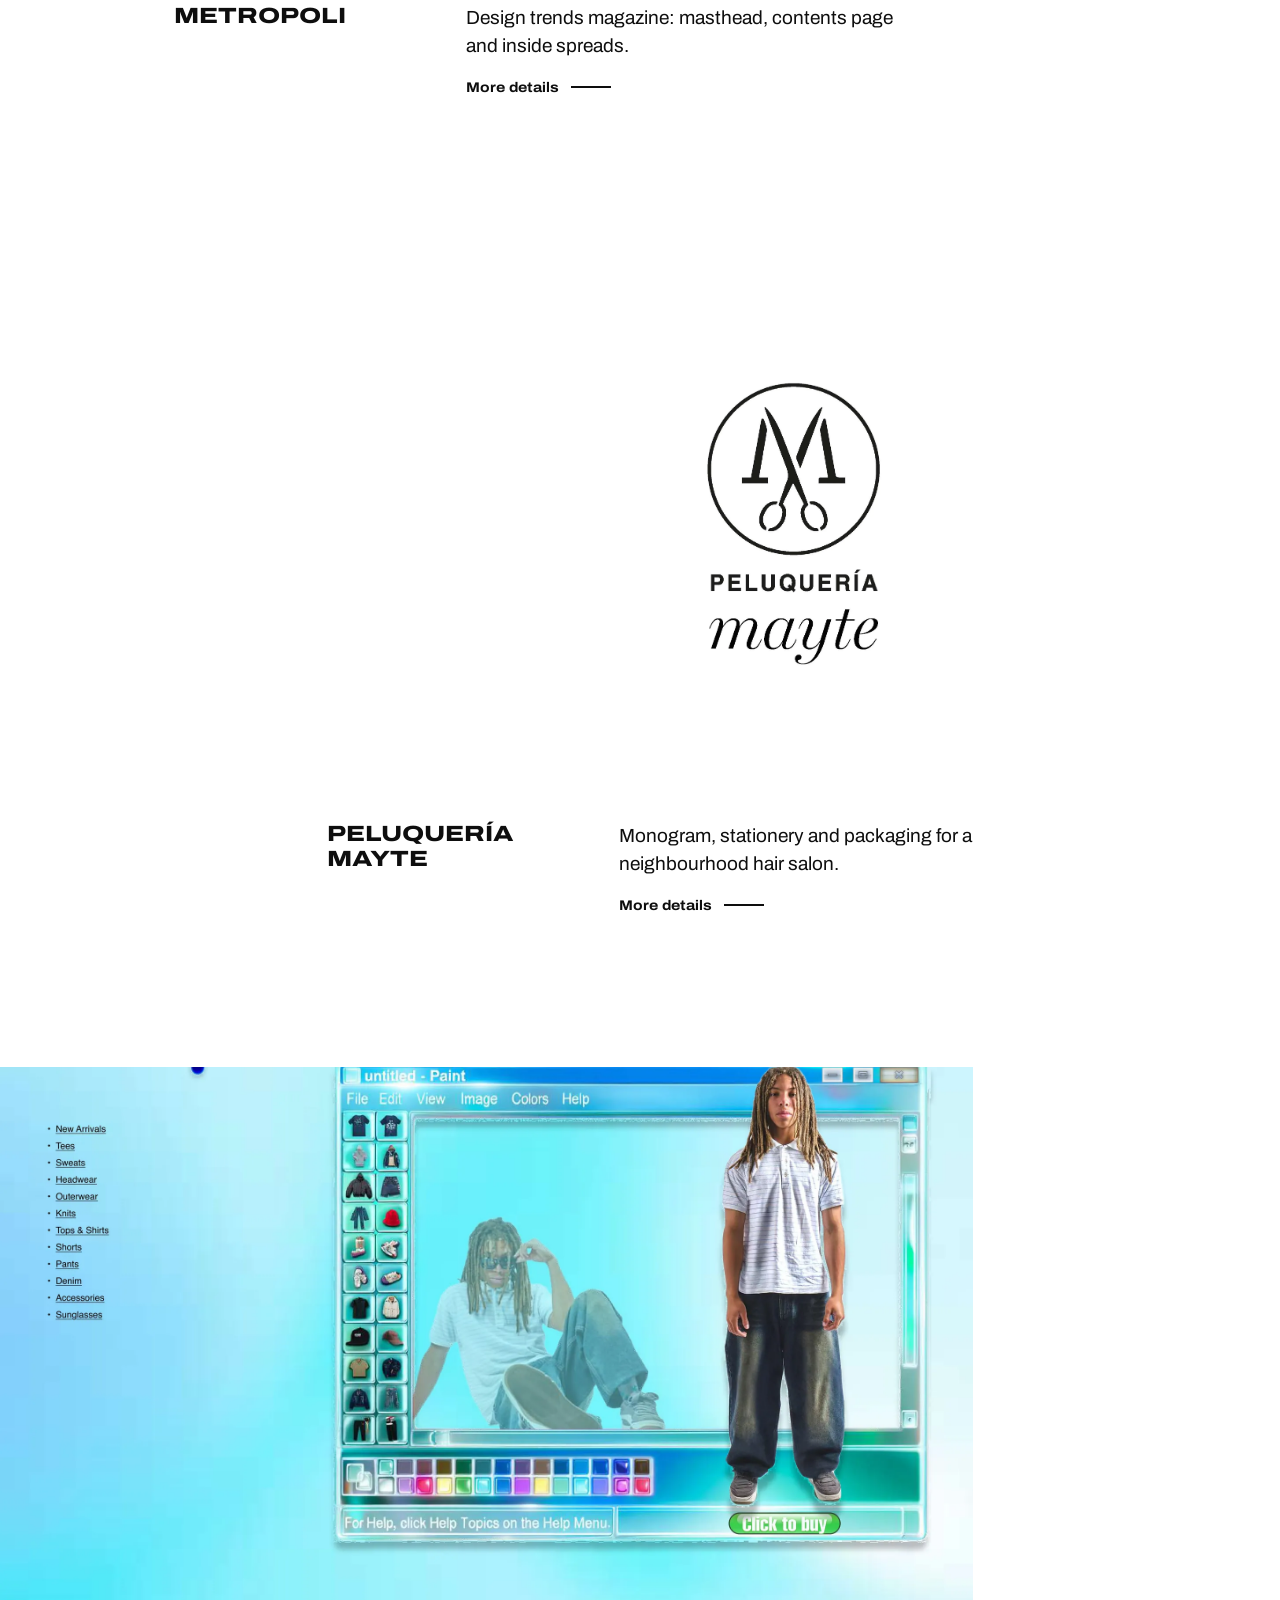
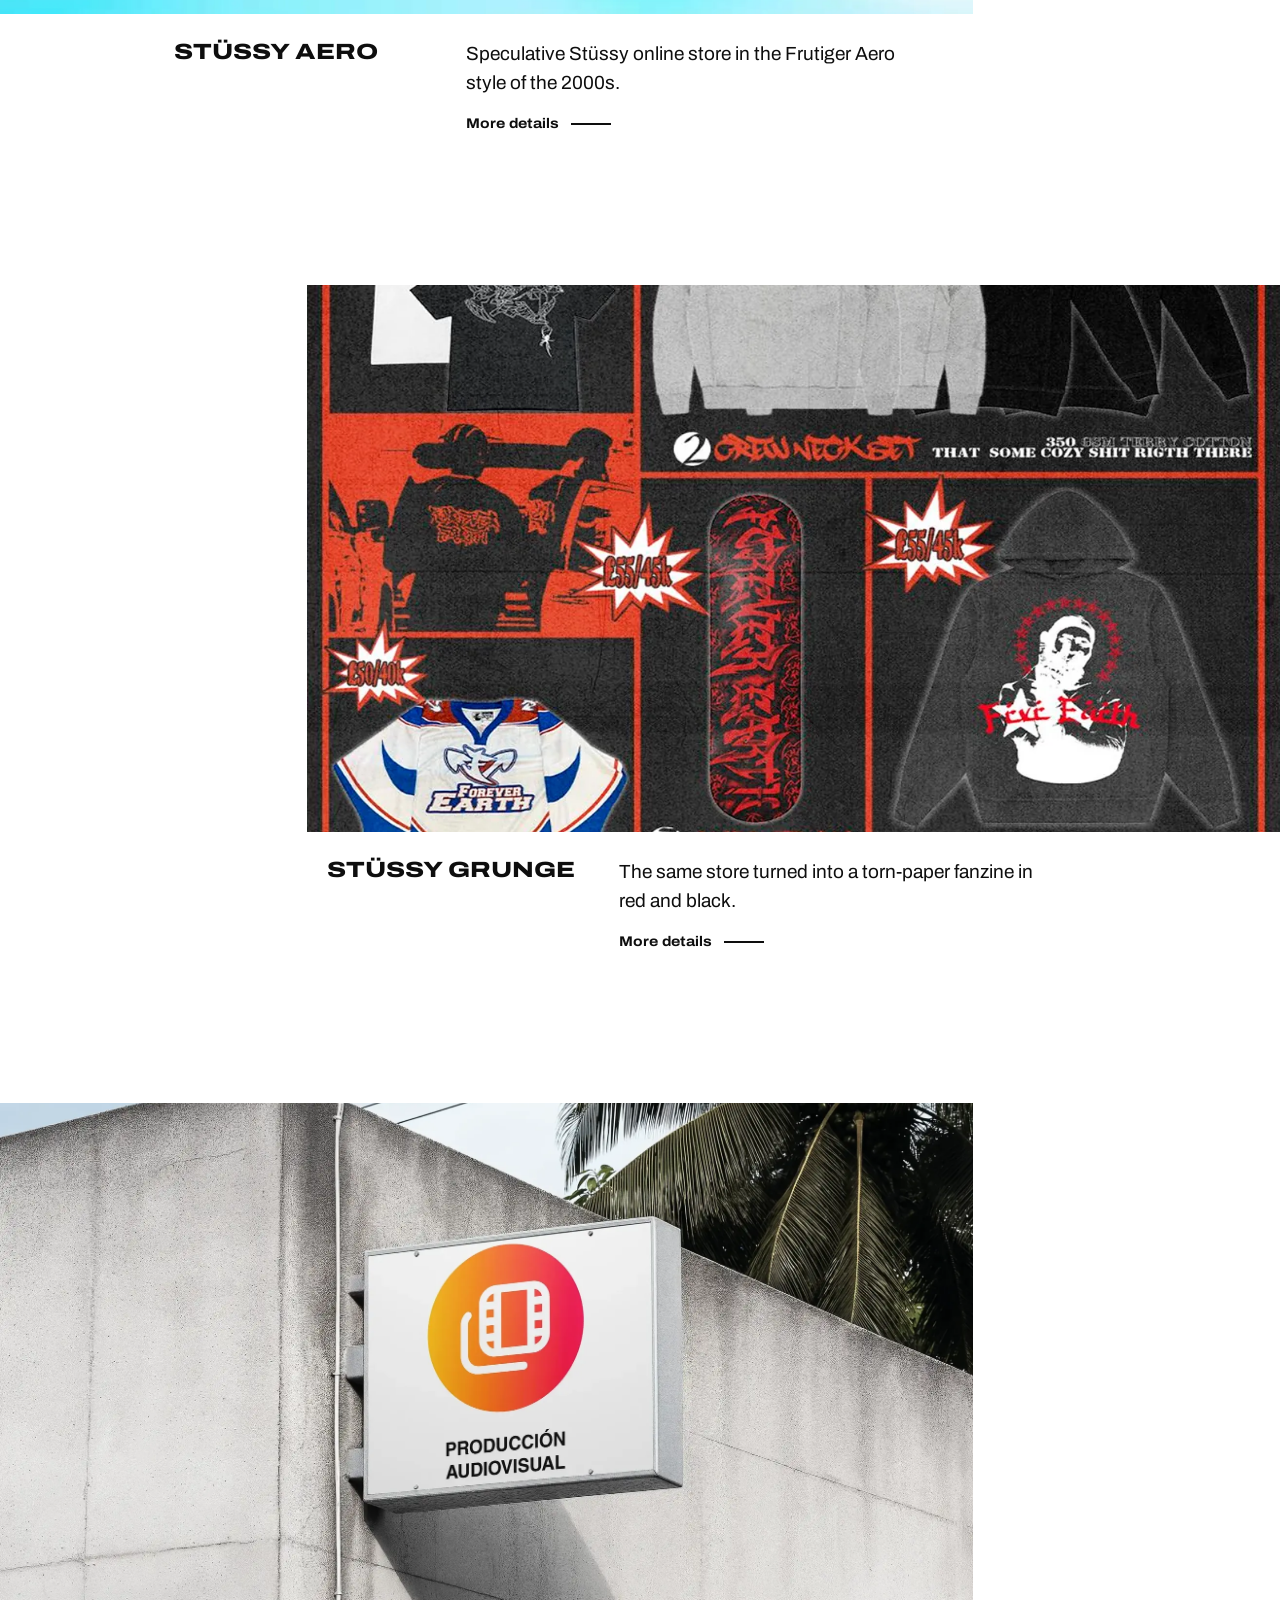
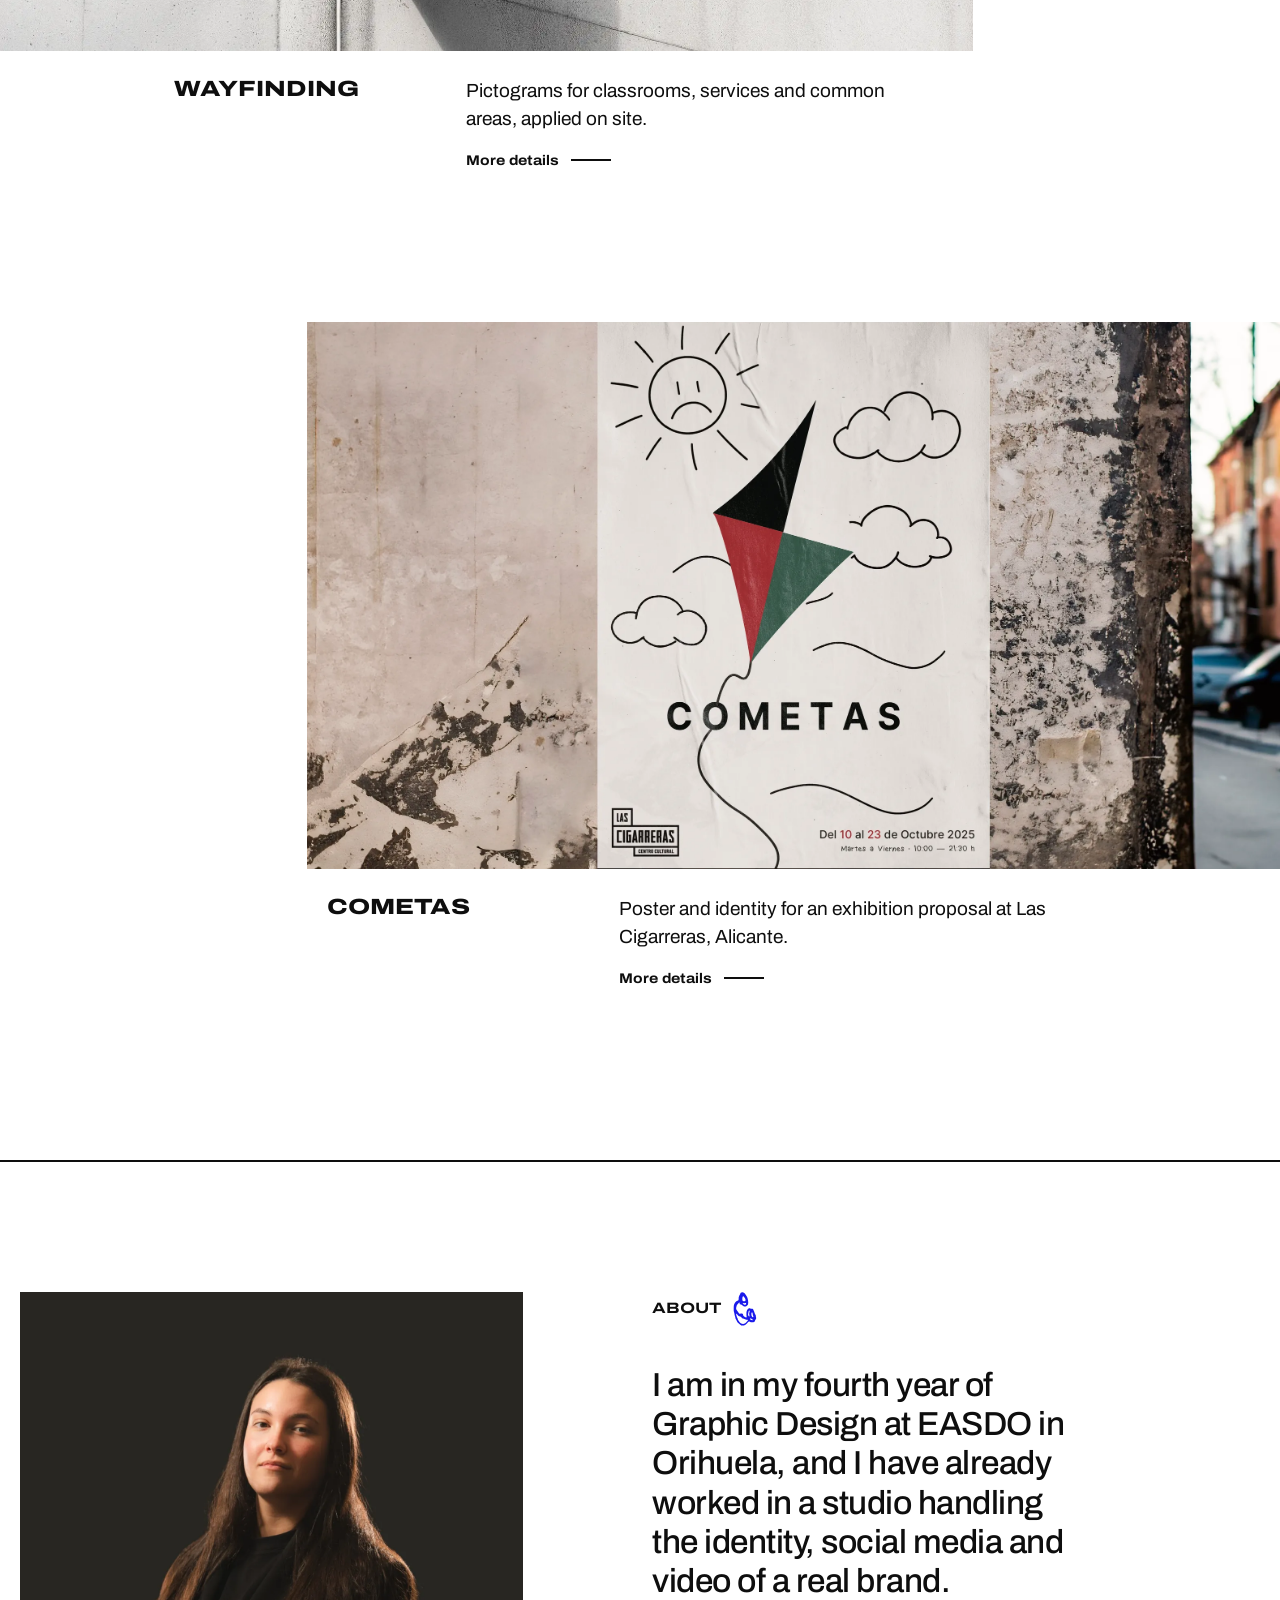
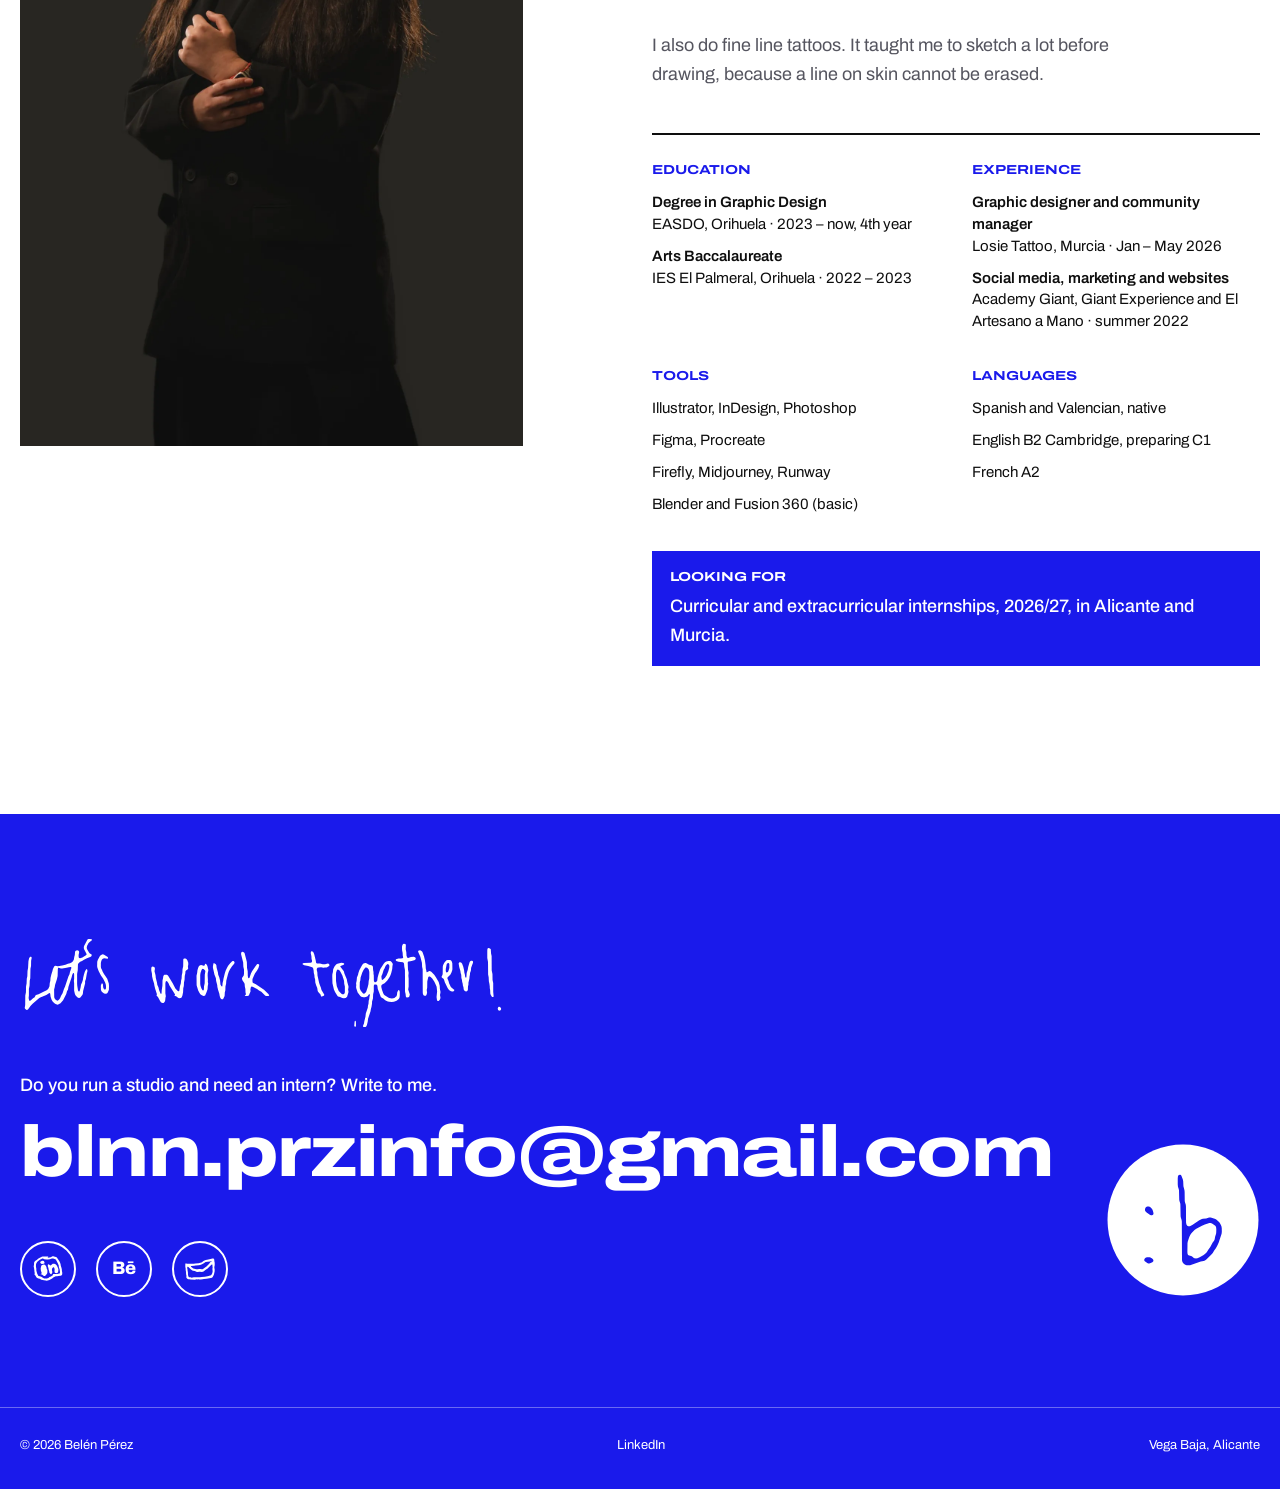
==== commit 1b7b4825: "Restore the 25 November version of the site Brings back index.html, en/index.html, site.css and site" ====
--- a/en/index.html
+++ b/en/index.html
@@ -26,7 +26,9 @@
 <script type="application/ld+json">{"@context": "https://schema.org", "@type": "Person", "name": "Belén Pérez", "url": "https://holabelen.github.io/en/", "image": "https://holabelen.github.io/img/belen-perez.webp", "sameAs": ["https://www.linkedin.com/in/belnprez"], "address": {"@type": "PostalAddress", "addressLocality": "Orihuela", "addressRegion": "Alicante", "addressCountry": "ES"}, "alumniOf": {"@type": "EducationalOrganization", "name": "EASDO, Escuela de Arte y Superior de Diseño de Orihuela"}, "jobTitle": "Graphic designer", "knowsAbout": ["Brand identity", "Editorial design", "Packaging", "Web design", "Wayfinding"]}</script>
 <!-- /SEO -->
 <link rel="icon" href="../img/marca/simbolo-azul.svg" type="image/svg+xml">
-<link rel="preload" href="../fonts/archivo-latin.woff2" as="font" type="font/woff2" crossorigin>
+<link rel="preconnect" href="https://fonts.googleapis.com">
+<link rel="preconnect" href="https://fonts.gstatic.com" crossorigin>
+<link rel="stylesheet" href="https://fonts.googleapis.com/css2?family=Archivo:wdth,wght@62..125,300..900&display=swap">
 <link rel="preload" href="../fonts/belen-manuscrita.woff2" as="font" type="font/woff2" crossorigin>
 <link rel="stylesheet" href="../site.css">
 
@@ -80,7 +82,7 @@
         <h2 id="t-exp">Losie Tattoo</h2>
         <p class="lead" data-revela>Five months running the communication of a tattoo studio in Murcia, from the Instagram feed to the shop window.</p>
         <ul class="ticks"><li>Feed design, templates and social media campaigns, with a content calendar.</li><li>Photography of the finished work, filming and editing reels.</li><li>Posters, flyers, cards, catalogues and flash books.</li><li>Merchandise and signage, with window vinyls and in-store posters.</li><li>Mockups showing how the tattoo looks on the client’s body.</li><li>Websites for the group’s three brands.</li></ul>
-        <a class="btn" href="#losie-tattoo">See project <span aria-hidden="true">→</span></a>
+        <a class="btn" href="#losie-tattoo">See the project <span aria-hidden="true">→</span></a>
       </div>
       <div class="exp-phone">
         <figure class="phone " data-feed="../img/losie/" aria-label="Interactive phone with the Losie Tattoo Murcia Instagram profile">
@@ -97,31 +99,31 @@
   <section class="work" aria-label="Featured projects">
     <a class="proj right" href="#dima-smola">
       <figure data-cta="See project"><img src="../img/dima-hero.webp" alt="Grey sculptural relief by Dima Smola"></figure>
-      <div class="cap"><h3>Dima Smola</h3><div><p>Identity for a sculptor whose surfaces change with the light.</p><span class="more">See project</span></div></div>
+      <div class="cap"><h3>Dima Smola</h3><div><p>Identity for a sculptor whose surfaces change with the light.</p><span class="more">More details</span></div></div>
     </a>
     <a class="proj left" href="#metropoli">
       <figure data-cta="See project" class="panel" style="background:#141414"><img src="../img/metropoli-herb-lubalin.webp" alt="Opening page on Herb Lubalin in Metropoli magazine" loading="lazy"></figure>
-      <div class="cap"><h3>Metropoli</h3><div><p>Design trends magazine: masthead, contents page and inside spreads.</p><span class="more">See project</span></div></div>
+      <div class="cap"><h3>Metropoli</h3><div><p>Design trends magazine: masthead, contents page and inside spreads.</p><span class="more">More details</span></div></div>
     </a>
     <a class="proj right" href="#mayte">
       <figure data-cta="See project" class="panel" style="background:#FFFFFF"><img src="../img/mayte-monograma.webp" alt="Peluquería Mayte monogram, an M made from a pair of scissors" loading="lazy"></figure>
-      <div class="cap"><h3>Peluquería Mayte</h3><div><p>Monogram, stationery and packaging for a neighbourhood hair salon.</p><span class="more">See project</span></div></div>
+      <div class="cap"><h3>Peluquería Mayte</h3><div><p>Monogram, stationery and packaging for a neighbourhood hair salon.</p><span class="more">More details</span></div></div>
     </a>
     <a class="proj left" href="#stussy-aero">
       <figure data-cta="See project"><img src="../img/stussy-aero-apertura.webp" alt="Aero direction of the Stüssy store, with a system window and bubbles" style="object-position:50% 25%" loading="lazy"></figure>
-      <div class="cap"><h3>Stüssy Aero</h3><div><p>Speculative Stüssy online store in the Frutiger Aero style of the 2000s.</p><span class="more">See project</span></div></div>
+      <div class="cap"><h3>Stüssy Aero</h3><div><p>Speculative Stüssy online store in the Frutiger Aero style of the 2000s.</p><span class="more">More details</span></div></div>
     </a>
     <a class="proj right" href="#stussy-grunge">
       <figure data-cta="See project"><img src="../img/stussy-grunge-productos.webp" alt="Red and black product collage for the Grunge direction" style="object-position:50% 30%" loading="lazy"></figure>
-      <div class="cap"><h3>Stüssy Grunge</h3><div><p>The same store turned into a torn-paper fanzine in red and black.</p><span class="more">See project</span></div></div>
+      <div class="cap"><h3>Stüssy Grunge</h3><div><p>The same store turned into a torn-paper fanzine in red and black.</p><span class="more">More details</span></div></div>
     </a>
     <a class="proj left" href="#senaletica">
       <figure data-cta="See project"><img src="../img/senaletica-fachada.webp" alt="Audiovisual production projecting sign on a concrete façade" loading="lazy"></figure>
-      <div class="cap"><h3>Wayfinding</h3><div><p>Pictograms for classrooms, services and common areas, applied on site.</p><span class="more">See project</span></div></div>
+      <div class="cap"><h3>Wayfinding</h3><div><p>Pictograms for classrooms, services and common areas, applied on site.</p><span class="more">More details</span></div></div>
     </a>
     <a class="proj right" href="#cometas">
       <figure data-cta="See project"><img src="../img/cometas-cartel-pared.webp" alt="Cometas poster pasted on a peeling wall" loading="lazy"></figure>
-      <div class="cap"><h3>Cometas</h3><div><p>Poster and identity for an exhibition proposal at Las Cigarreras, Alicante.</p><span class="more">See project</span></div></div>
+      <div class="cap"><h3>Cometas</h3><div><p>Poster and identity for an exhibition proposal at Las Cigarreras, Alicante.</p><span class="more">More details</span></div></div>
     </a>
   </section>
 
@@ -131,7 +133,7 @@
       <h2>About <img class="cara" src="../img/marca/mano-cara-azul.svg" alt="" width="23" height="34" aria-hidden="true"></h2>
       <p class="big" data-revela>I am in my fourth year of Graphic Design at EASDO in Orihuela, and I have already worked in a studio handling the identity, social media and video of a real brand.</p>
       <p>I also do fine line tattoos. It taught me to sketch a lot before drawing, because a line on skin cannot be erased.</p>
-      <div class="cv"><div class="col"><h3>Education</h3><ul><li><b>Degree in Graphic Design</b>EASDO, Orihuela · 2023-now, 4th year</li><li><b>Arts Baccalaureate</b>IES El Palmeral, Orihuela · 2022-2023</li></ul></div><div class="col"><h3>Experience</h3><ul><li><b>Graphic designer and community manager</b>Losie Tattoo, Murcia · Jan-May 2026</li><li><b>Social media, marketing and websites</b>Academy Giant, Giant Experience and El Artesano a Mano · summer 2022</li></ul></div><div class="col"><h3>Tools</h3><ul><li>Illustrator, InDesign, Photoshop</li><li>Figma, Procreate</li><li>Firefly, Midjourney, Runway</li><li>Blender and Fusion 360 (basic)</li></ul></div><div class="col"><h3>Languages</h3><ul><li>Spanish and Valencian, native</li><li>English B2 Cambridge, preparing C1</li><li>French A2</li></ul></div></div>
+      <div class="cv"><div class="col"><h3>Education</h3><ul><li><b>Degree in Graphic Design</b>EASDO, Orihuela · 2023 – now, 4th year</li><li><b>Arts Baccalaureate</b>IES El Palmeral, Orihuela · 2022 – 2023</li></ul></div><div class="col"><h3>Experience</h3><ul><li><b>Graphic designer and community manager</b>Losie Tattoo, Murcia · Jan – May 2026</li><li><b>Social media, marketing and websites</b>Academy Giant, Giant Experience and El Artesano a Mano · summer 2022</li></ul></div><div class="col"><h3>Tools</h3><ul><li>Illustrator, InDesign, Photoshop</li><li>Figma, Procreate</li><li>Firefly, Midjourney, Runway</li><li>Blender and Fusion 360 (basic)</li></ul></div><div class="col"><h3>Languages</h3><ul><li>Spanish and Valencian, native</li><li>English B2 Cambridge, preparing C1</li><li>French A2</li></ul></div></div>
       <p class="busco"><b>Looking for</b>Curricular and extracurricular internships, 2026/27, in Alicante and Murcia.</p>
     </div>
   </section>
@@ -158,7 +160,7 @@
     <img src="../img/losie/01.webp" alt="Tattoo of two dogs on an arm, photographed for the feed">
     <img src="../img/losie/25.webp" alt="Carousel reading Encuentra la raza de tu perro">
     <span class="corner bl">Losie Tattoo</span>
-    <span class="corner br">social, photo and video · 2026</span>
+    <span class="corner br">social · photo · video · 2026</span>
   </section>
 
   <header class="case-head wrap">
@@ -223,7 +225,7 @@
     <div class="body">
         <p>His competitors sell themselves as decor, with classic serifs and sand tones. I positioned him as an artist: the descriptor "Sculptural Surfaces", the claim "Shaped by light" and a mineral palette with no accent colour, because the work already brings the colour.</p>
         <p>The D seal comes from a hand sketch. I turned it into a system: signature, seal, a 25-page brand manual, an embossed business card, a certificate of authenticity, a website and Instagram templates.</p>
-      <p class="credit">Real client. Whole project done solo. Artwork photography: Dima Smola</p>
+      <p class="credit">Real client · Whole project done solo · Artwork photography: Dima Smola</p>
     </div>
   </section>
 
@@ -268,7 +270,7 @@
     <div class="body">
         <p>I designed the masthead, the contents page and the inside pages. The contents page is seven quarter circles turning across the spread, one per section, in red and black. I also made a two-colour version.</p>
         <p>The inside pages change register depending on who they are about. The Lubalin and Ginzburg pages go through Eros, Fact, Avant Garde and Moneysworth with tight headlines and overlapping letters. The Carson pages break the grid and dirty the image, the way he did in Ray Gun.</p>
-      <p class="credit">Solo academic project. May 2025. Texts written by me. Archive images from the magazines mentioned</p>
+      <p class="credit">Solo academic project · May 2025 · Texts written by me · Archive images from the magazines mentioned</p>
     </div>
   </section>
 
@@ -316,7 +318,7 @@
     <div class="body">
         <p>I wanted a mark that worked small, on a card or on the side of a box. The legs of the M are the blades of the scissors. It comes with two flat colours and a drawn head of hair that ends in a pair of lips.</p>
         <p>With those pieces I built the full stationery set, with letterheads, envelopes and business cards, die-cut boxes for products that I made and photographed, social media posts and a street poster.</p>
-      <p class="credit">Real client. Model photos in social posts and street poster: stock images</p>
+      <p class="credit">Real client · Model photos in social posts and street poster: stock images</p>
     </div>
   </section>
 
@@ -377,7 +379,7 @@
     <div class="body">
       <p>This direction comes from Frutiger Aero, the optimistic look of the interfaces of those years. I studied the 2008 Disney Channel website and the 2007 Windows Vista site and kept their glossy gradients, reflections and organic shapes.</p>
       <p>The background is light turquoise and the buttons use fuchsia, red, green and blue with a glossy finish. Products float in bubbles you pop to open the product page. Underneath, the page is organised in modules, just like the Grunge version.</p>
-      <p class="credit">Speculative project, not commissioned by or affiliated with the brand. Moodboard with third-party references. Product and model photos: Stüssy</p>
+      <p class="credit">Speculative project, not commissioned by or affiliated with the brand · Moodboard with third-party references · Product and model photos: Stüssy</p>
     </div>
   </section>
 
@@ -418,7 +420,7 @@
     <div class="body">
       <p>I started from streetwear and the skate culture the brand was born in. I looked at websites that bring collage to the screen, such as Self Seekers and Eminem's 2008 site, and used texture and wear as part of the interface.</p>
       <p>Black is the base, white appears as torn paper between sections and red #BE0000 marks prices and frames. Under the noise there is a 12-column grid with products in three-column modules, so the store stays easy to use.</p>
-      <p class="credit">Speculative project, not commissioned by or affiliated with the brand. Moodboard with third-party references. Product and model photos: Stüssy</p>
+      <p class="credit">Speculative project, not commissioned by or affiliated with the brand · Moodboard with third-party references · Product and model photos: Stüssy</p>
     </div>
   </section>
 
@@ -453,7 +455,7 @@
     <div class="body">
         <p>They all share the same thick, round-ended stroke and the same circle with a yellow-to-magenta gradient, so they read as one family even when the object changes.</p>
         <p>The name sits underneath in sans serif capitals. I then applied them to a projecting sign on a façade and to the cafeteria sign.</p>
-      <p class="credit">Academic project. Mockups built on third-party templates</p>
+      <p class="credit">Academic project · Mockups built on third-party templates</p>
     </div>
   </section>
 
@@ -500,7 +502,7 @@
     <div class="body">
         <p>The kite takes the colours of the Palestinian flag and the outline of its map. I drew it on a sky of childlike lines, with a sad sun, because the exhibition is about a game that gets interrupted.</p>
         <p>The identity carries over to the poster, a folded flyer in Spanish and Arabic, the ticket, the room signage and a tote bag. The flyer ends with the line that sums up the route: “Only a red thread keeps all the kites up”.</p>
-      <p class="credit">Interdisciplinary Projects. 3rd year of Graphic Design. Exhibition proposal for the Las Cigarreras Cultural Centre, 10 to 23 October 2025</p>
+      <p class="credit">Interdisciplinary Projects · 3rd year of Graphic Design · Exhibition proposal for the Las Cigarreras Cultural Centre, 10 to 23 October 2025</p>
     </div>
   </section>
 
--- a/site.css
+++ b/site.css
@@ -2,8 +2,6 @@
    Marca: azul #1A1AEB · negro #0E0E0E · blanco #FFFFFF
    Tipografía web: Archivo (variable). Ancho 125 % para titulares, en la línea del BELÉN del logotipo.
    Al final del archivo está la maquetación para imprimir o exportar a PDF (A4 horizontal). */
-@font-face{font-family:"Archivo";src:url("fonts/archivo-latin.woff2") format("woff2");font-weight:100 900;font-stretch:62% 125%;font-display:swap;unicode-range:U+0000-00FF,U+0131,U+0152-0153,U+02BB-02BC,U+02C6,U+02DA,U+02DC,U+0304,U+0308,U+0329,U+2000-206F,U+20AC,U+2122,U+2191,U+2193,U+2212,U+2215,U+FEFF,U+FFFD}
-@font-face{font-family:"Archivo";src:url("fonts/archivo-latin-ext.woff2") format("woff2");font-weight:100 900;font-stretch:62% 125%;font-display:swap;unicode-range:U+0100-02BA,U+02BD-02C5,U+02C7-02CC,U+02CE-02D7,U+02DD-02FF,U+1E00-1E9F,U+1EF2-1EFF,U+2020,U+20A0-20AB,U+20AD-20C4,U+2113,U+2C60-2C7F,U+A720-A7FF}
 :root{
   --azul:#1A1AEB; --negro:#0E0E0E; --blanco:#FFFFFF; --gris:#55555F; --linea:rgba(14,14,14,.14); --fondo-img:#EFEFF4;
   --font:"Archivo","Helvetica Neue",Arial,sans-serif;
@@ -75,19 +73,6 @@
 .more::after{content:"";width:40px;height:2px;background:currentColor;transition:width .3s}
 .proj:hover .more{color:var(--azul)} .proj:hover .more::after{width:72px}
 
-
-/* destacados en retícula asimétrica: filas 7/5, 5/7 y 4/4/4 */
-.work{display:grid;grid-template-columns:repeat(12,1fr);gap:72px 24px;padding:0 var(--gutr) 170px var(--gut);max-width:var(--max);margin-inline:auto}
-.work .proj{gap:18px}
-.work .proj figure,.work .proj.right figure{width:100%;margin:0;aspect-ratio:4/5}
-.work .proj:nth-child(1){grid-column:1/8} .work .proj:nth-child(1) figure{aspect-ratio:16/11}
-.work .proj:nth-child(2){grid-column:8/13;margin-top:120px}
-.work .proj:nth-child(3){grid-column:1/6}
-.work .proj:nth-child(4){grid-column:6/13;margin-top:90px} .work .proj:nth-child(4) figure{aspect-ratio:16/11}
-.work .proj:nth-child(5){grid-column:1/5} .work .proj:nth-child(6){grid-column:5/9;margin-top:60px} .work .proj:nth-child(7){grid-column:9/13;margin-top:120px}
-.work .cap,.work .proj.left .cap,.work .proj.right .cap{display:block;margin:0;padding:0;max-width:none}
-.work .cap h3{margin-bottom:8px}
-.work .cap p{font-size:17px}
 /* ---------- info ---------- */
 .info{display:grid;grid-template-columns:repeat(12,1fr);gap:24px;padding-block:130px;border-top:2px solid var(--negro)}
 .info .me{grid-column:1/6;margin:0;aspect-ratio:2/3;overflow:hidden;background:#1B1A18;align-self:start;position:sticky;top:calc(var(--head) + 24px)}
@@ -176,9 +161,7 @@
   .index li a{grid-template-columns:1fr auto;gap:6px 16px;padding:16px 12px}
   .index .t{grid-column:1/3}
   .index .k{display:none} .index .y{grid-column:2}
-  .work{grid-template-columns:1fr;gap:72px}
-  .work .proj:nth-child(n){grid-column:1;margin-top:0}
-  .ticks{grid-template-columns:1fr}
+  .work{gap:96px}
   .proj figure{width:100%}
   .proj figure.panel img{height:78%}
   .proj.left .cap,.proj.right .cap{margin-left:0}
@@ -237,8 +220,9 @@
 .exp-txt{grid-column:1/7}
 .exp h2{margin:0 0 26px;font-size:clamp(46px,7vw,120px);line-height:.92;font-stretch:125%;font-weight:800;text-transform:uppercase;letter-spacing:-.025em}
 .exp .lead{margin:0 0 30px;font-size:clamp(22px,2.1vw,32px);line-height:1.25;font-weight:500;max-width:24ch}
-.ticks{list-style:none;margin:0 0 40px;padding:0;display:grid;grid-template-columns:1fr 1fr;gap:22px 28px;font-size:16px;line-height:1.45;max-width:62ch}
-.ticks li{padding-top:12px;border-top:1px solid rgba(255,255,255,.28);color:rgba(255,255,255,.88)}
+.ticks{list-style:none;margin:0 0 40px;padding:0;display:grid;gap:12px;font-size:17px;line-height:1.45;max-width:46ch}
+.ticks li{position:relative;padding-left:26px;color:rgba(255,255,255,.85)}
+.ticks li::before{content:"";position:absolute;left:0;top:.5em;width:10px;height:10px;background:var(--azul)}
 .exp .btn{background:var(--azul);border-color:var(--azul);color:var(--blanco)}
 .exp .btn:hover{background:transparent;border-color:var(--blanco)}
 .exp-phone{grid-column:8/13;display:flex;flex-direction:column;align-items:center}
@@ -322,6 +306,11 @@
 .pal.on{opacity:1}
 .asoma{clip-path:inset(22% 0 0 0);opacity:0;transform:translateY(24px);transition:clip-path 1.1s cubic-bezier(.2,.7,.1,1),opacity .7s ease,transform 1.1s cubic-bezier(.2,.7,.1,1)}
 .asoma.dentro{clip-path:inset(0 0 0 0);opacity:1;transform:none}
+.cursor{position:fixed;left:0;top:0;z-index:70;width:14px;height:14px;margin:-7px 0 0 -7px;border-radius:50%;background:var(--azul);pointer-events:none;display:grid;place-items:center;transition:width .25s,height .25s,margin .25s,background .2s}
+.cursor span{opacity:0;color:var(--blanco);font-size:14px;font-weight:800;font-stretch:112%;transition:opacity .2s}
+.cursor.grande{width:92px;height:92px;margin:-46px 0 0 -46px}
+.cursor.grande span{opacity:1}
+.cursor.sobre-azul{background:var(--blanco)} .cursor.sobre-azul span{color:var(--azul)}
 
 /* =====================================================================
    PDF / IMPRESIÓN — A4 horizontal, una lámina por página.
@@ -342,7 +331,7 @@
   .langs span{opacity:1}
   .exp{break-before:page;height:210mm;padding-block:14mm}
   .ph-frame{box-shadow:none}
-  .visor,.leer,.btn,.telon{display:none!important}
+  .visor,.leer,.btn,.telon,.cursor{display:none!important}
   .pal{opacity:1!important} .asoma{clip-path:none!important;opacity:1!important;transform:none!important}
   .cv{gap:5mm}
   .hero .hola,.hero-mark{animation:none}
@@ -369,4 +358,3 @@
   .grid4{display:grid;grid-template-columns:repeat(7,1fr);align-content:center}
   .grid4 .span3{display:none}
 }
-.work .proj figure.panel[style*="#FFFFFF"]{background:var(--fondo-img)!important}
